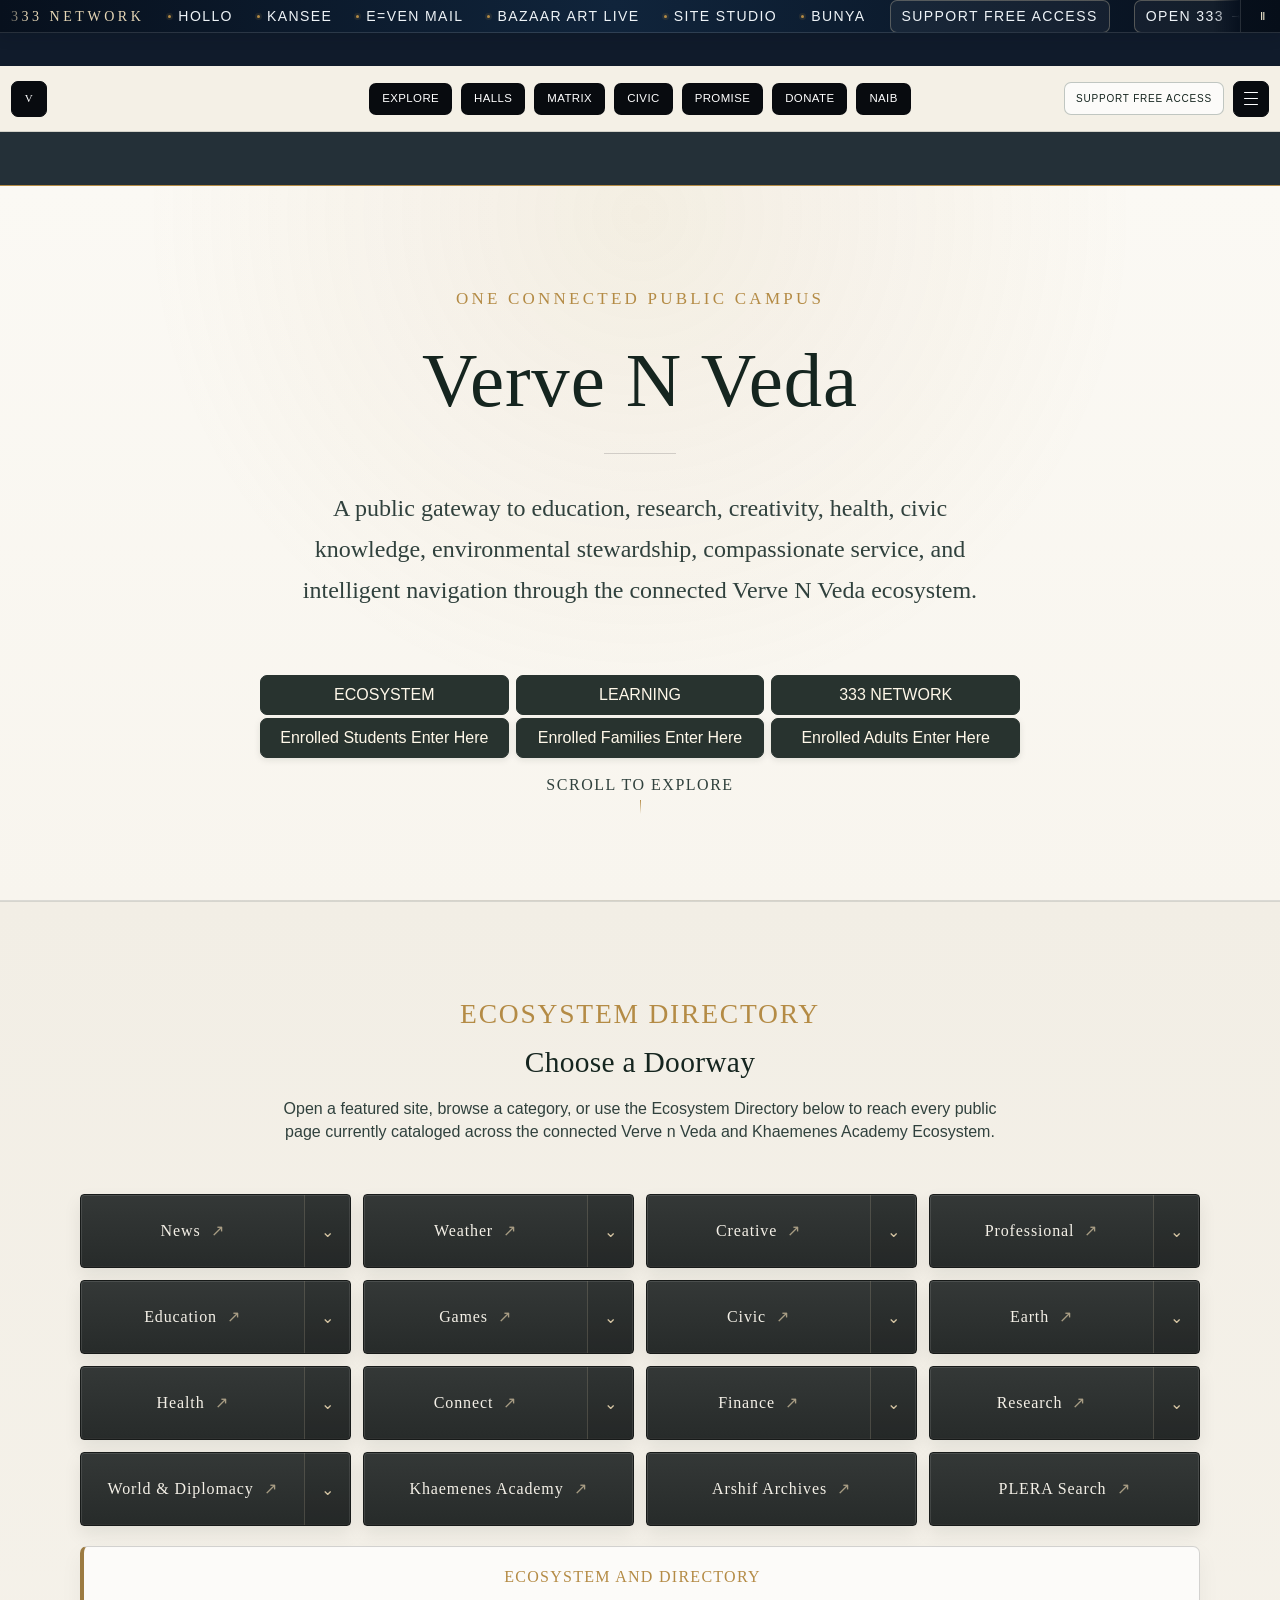
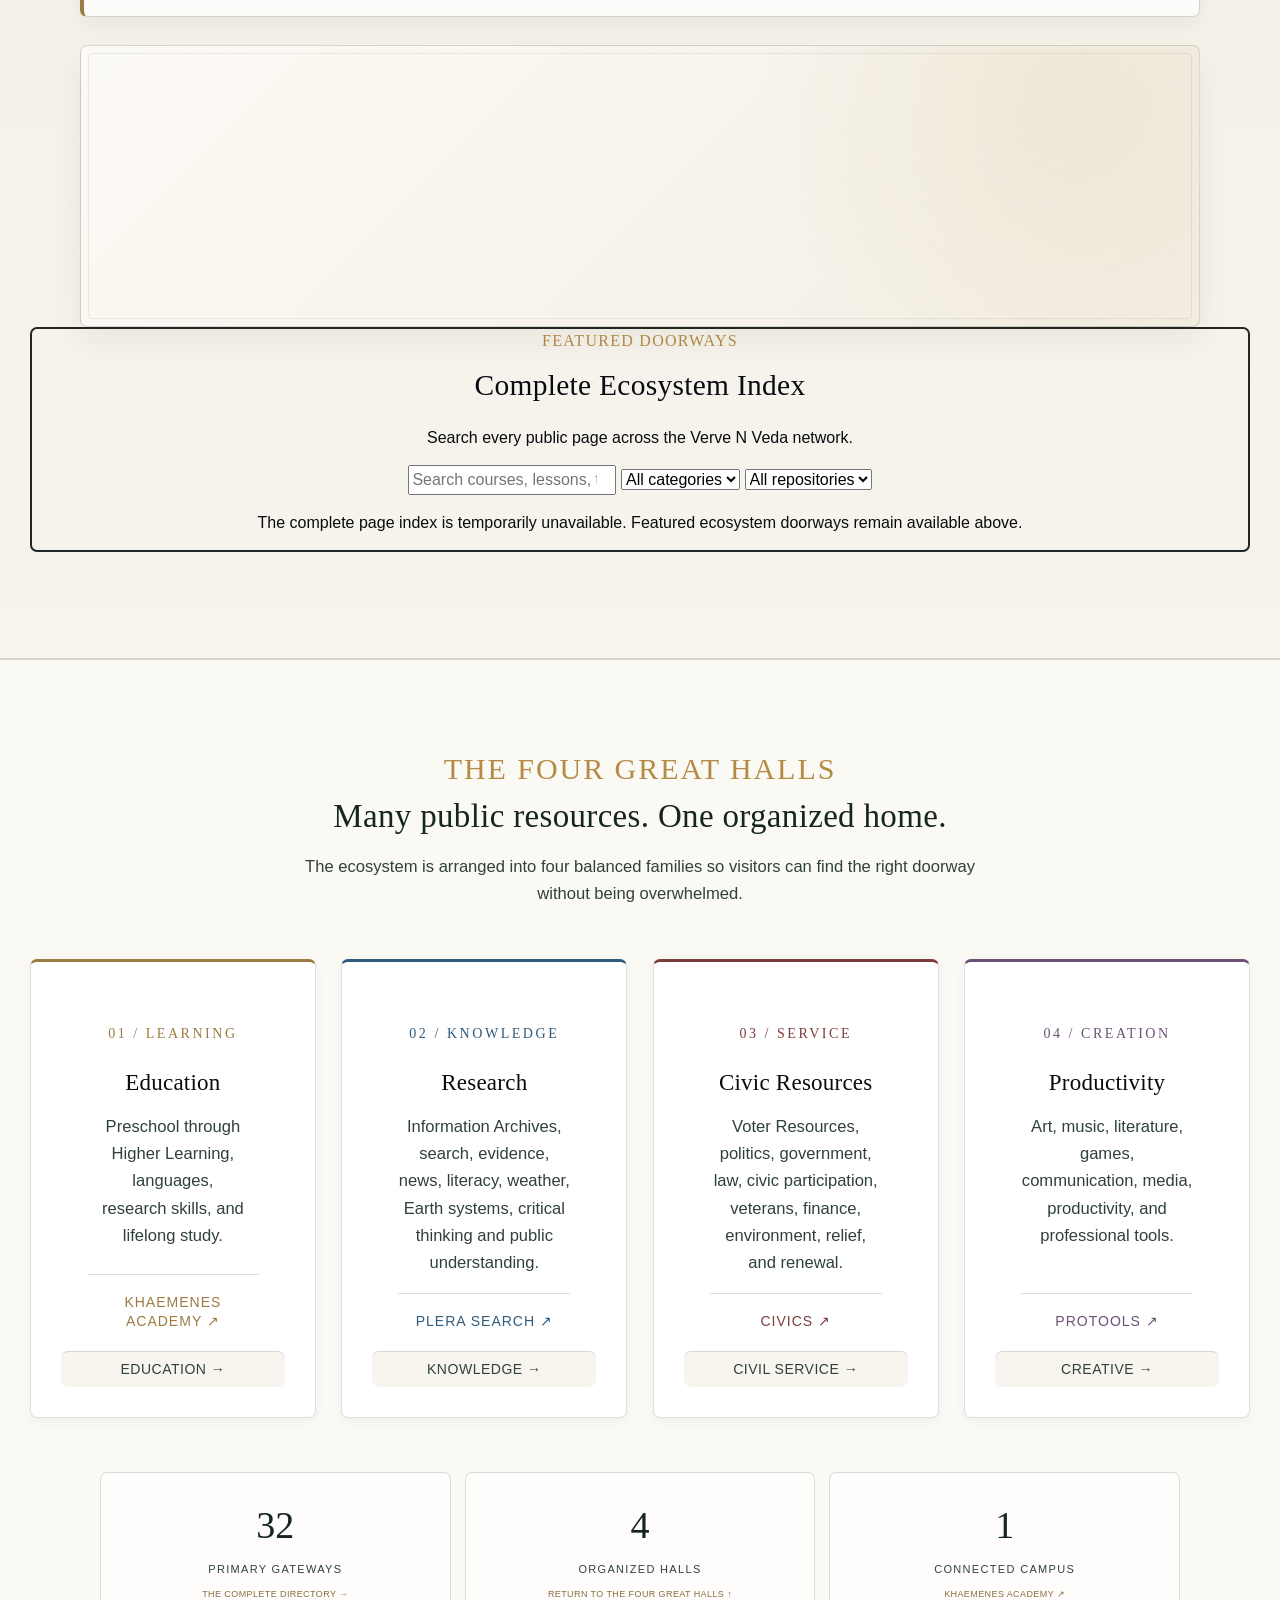
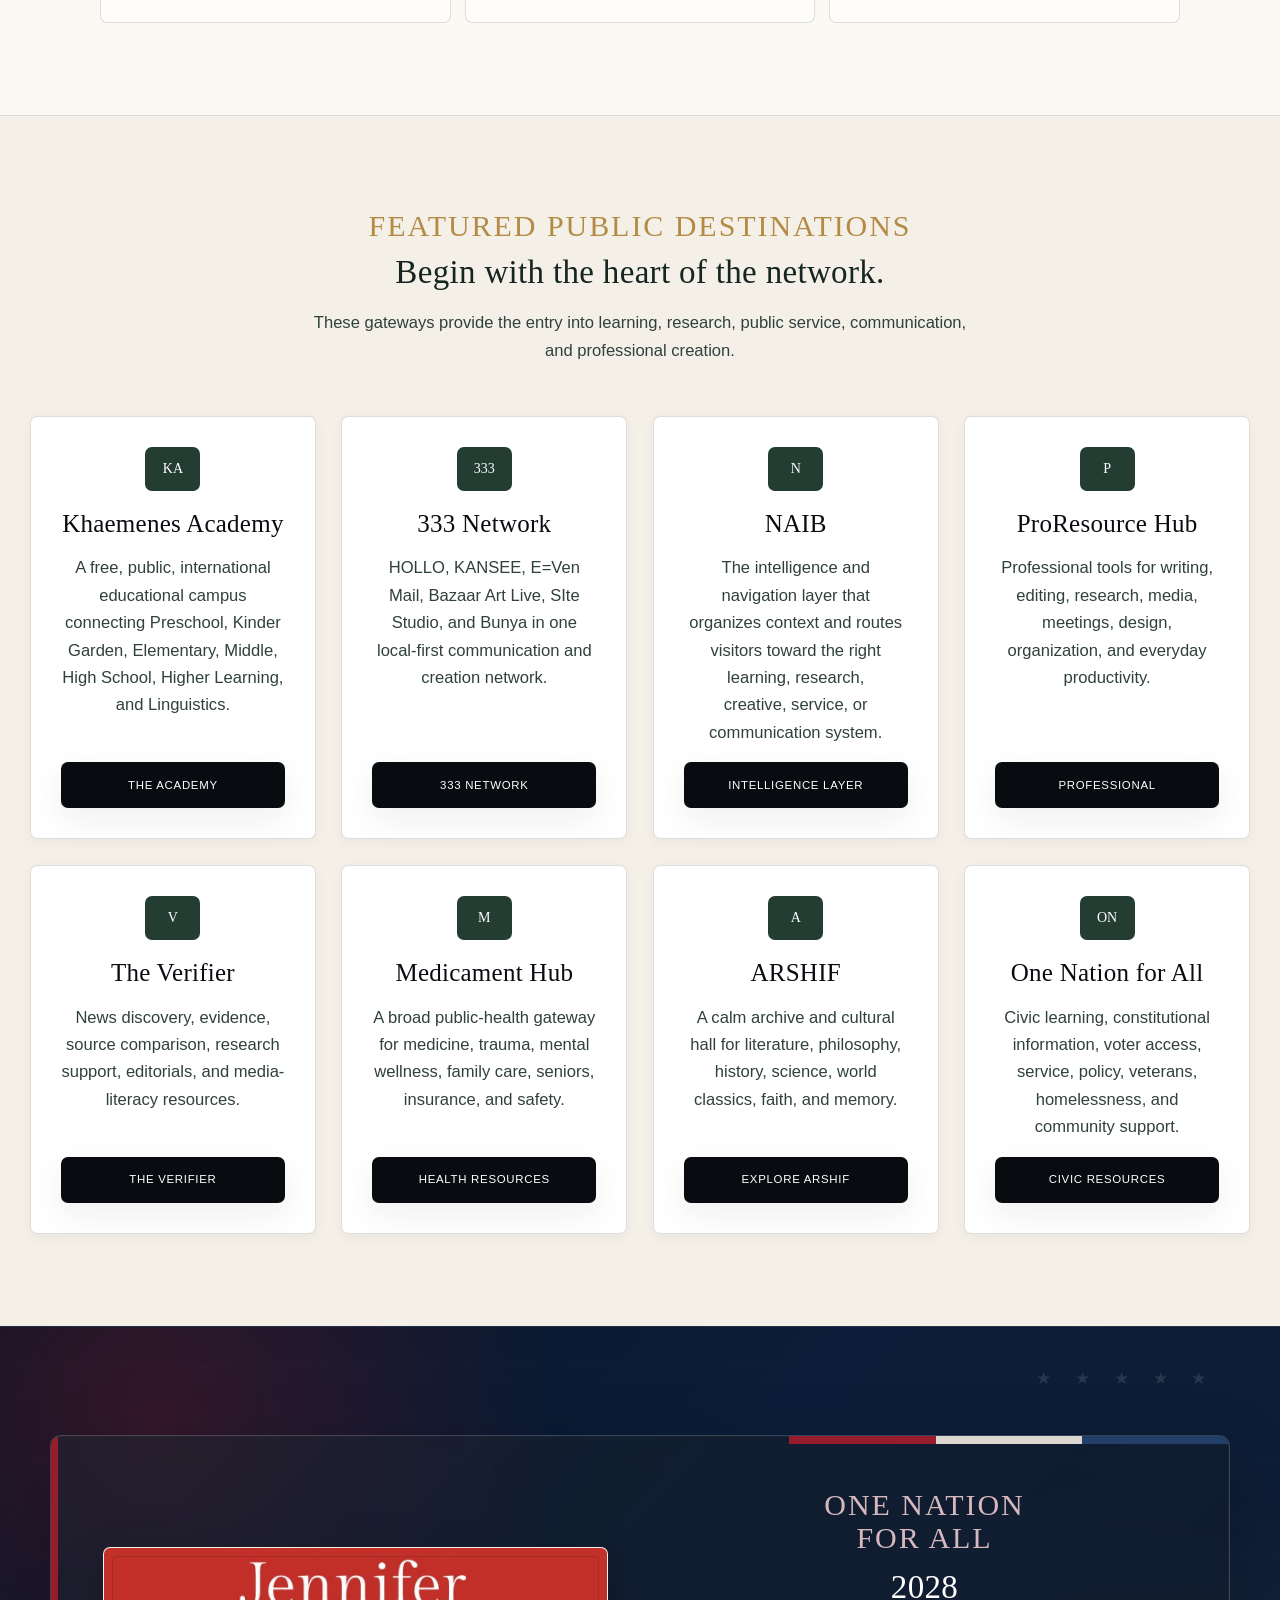
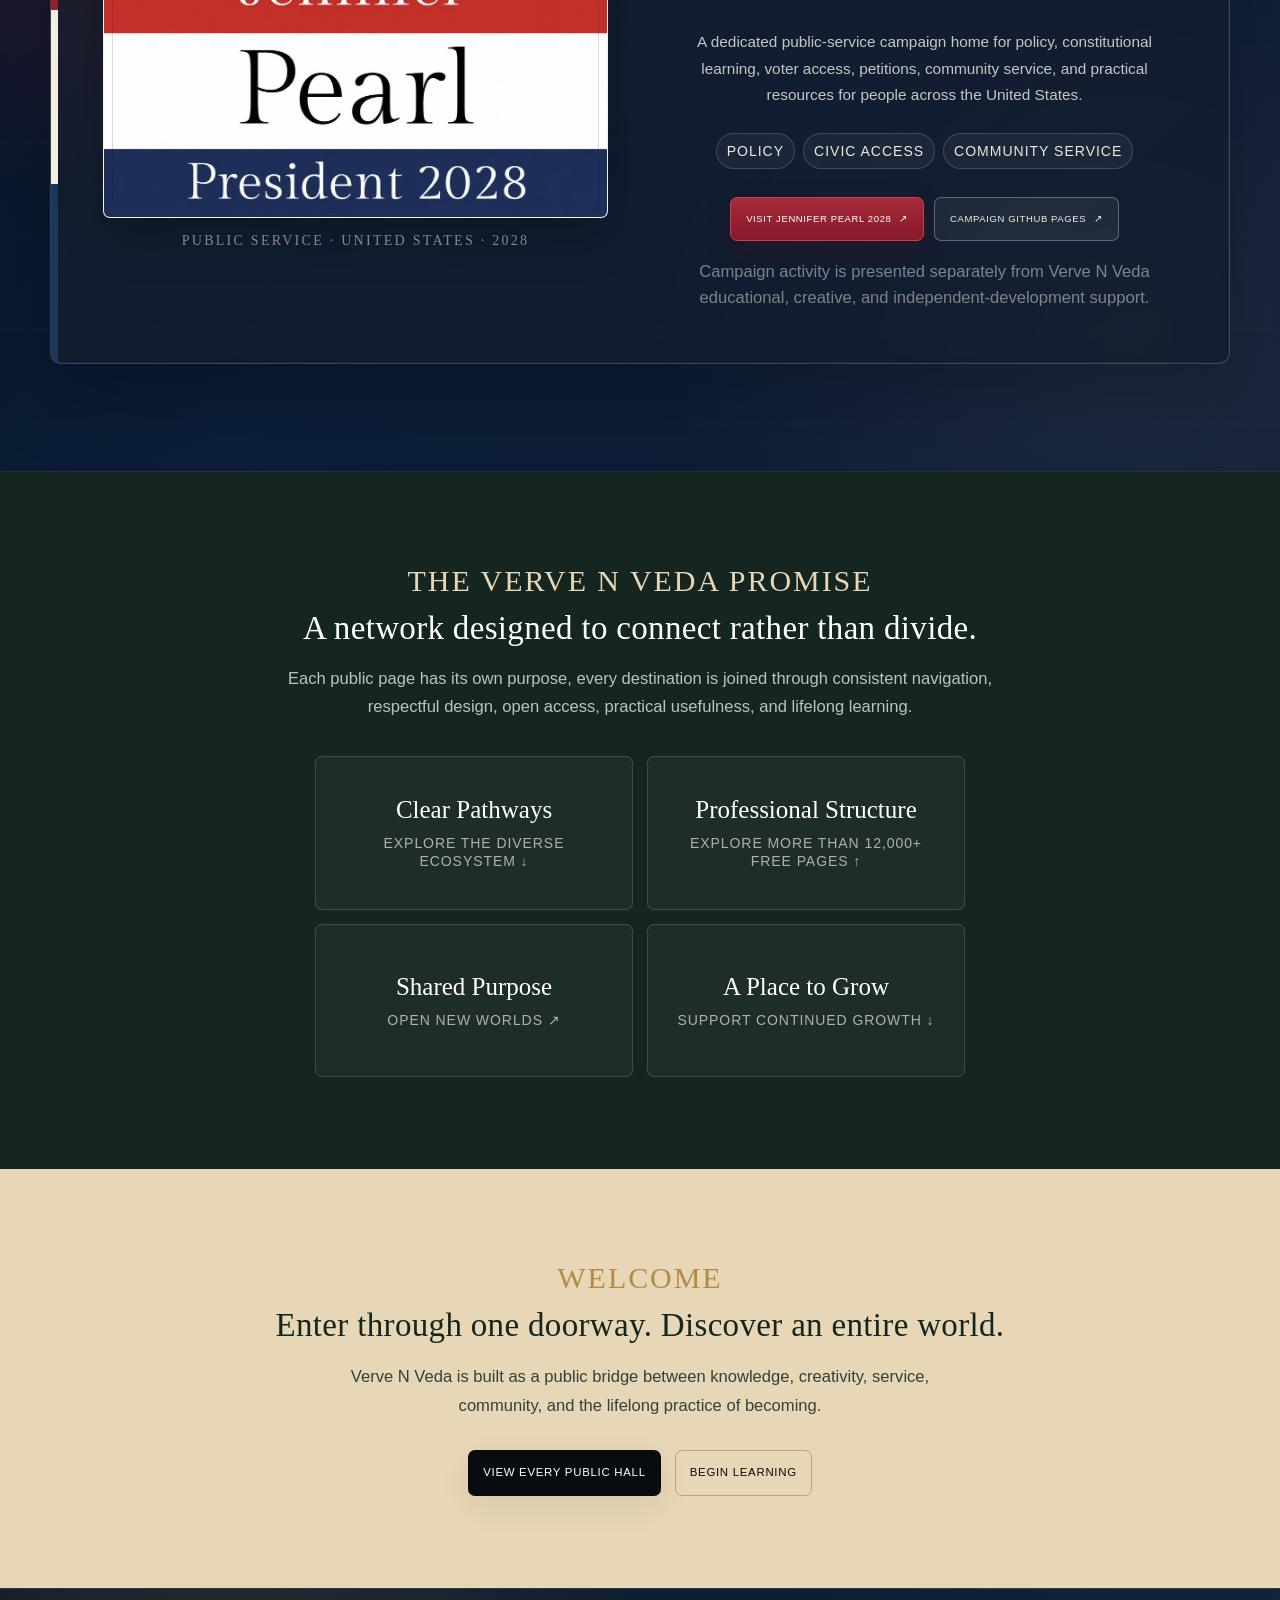
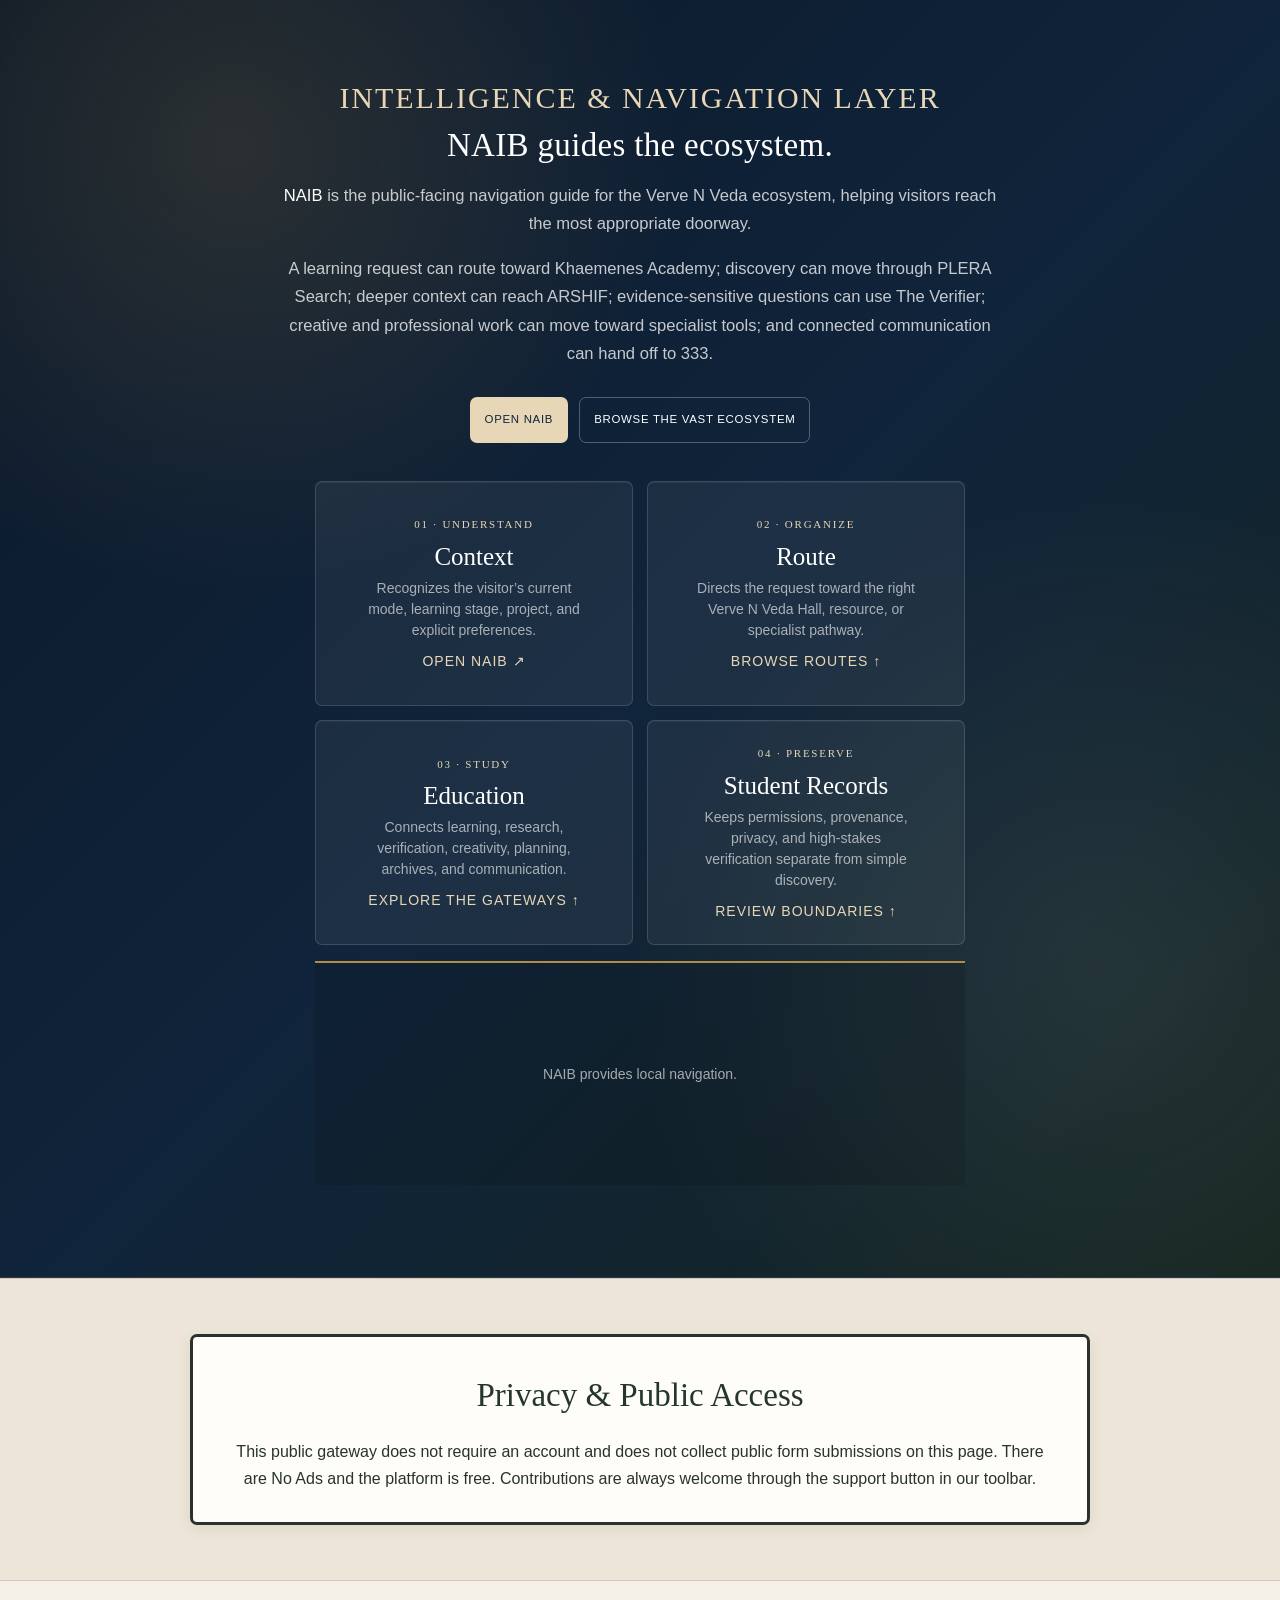
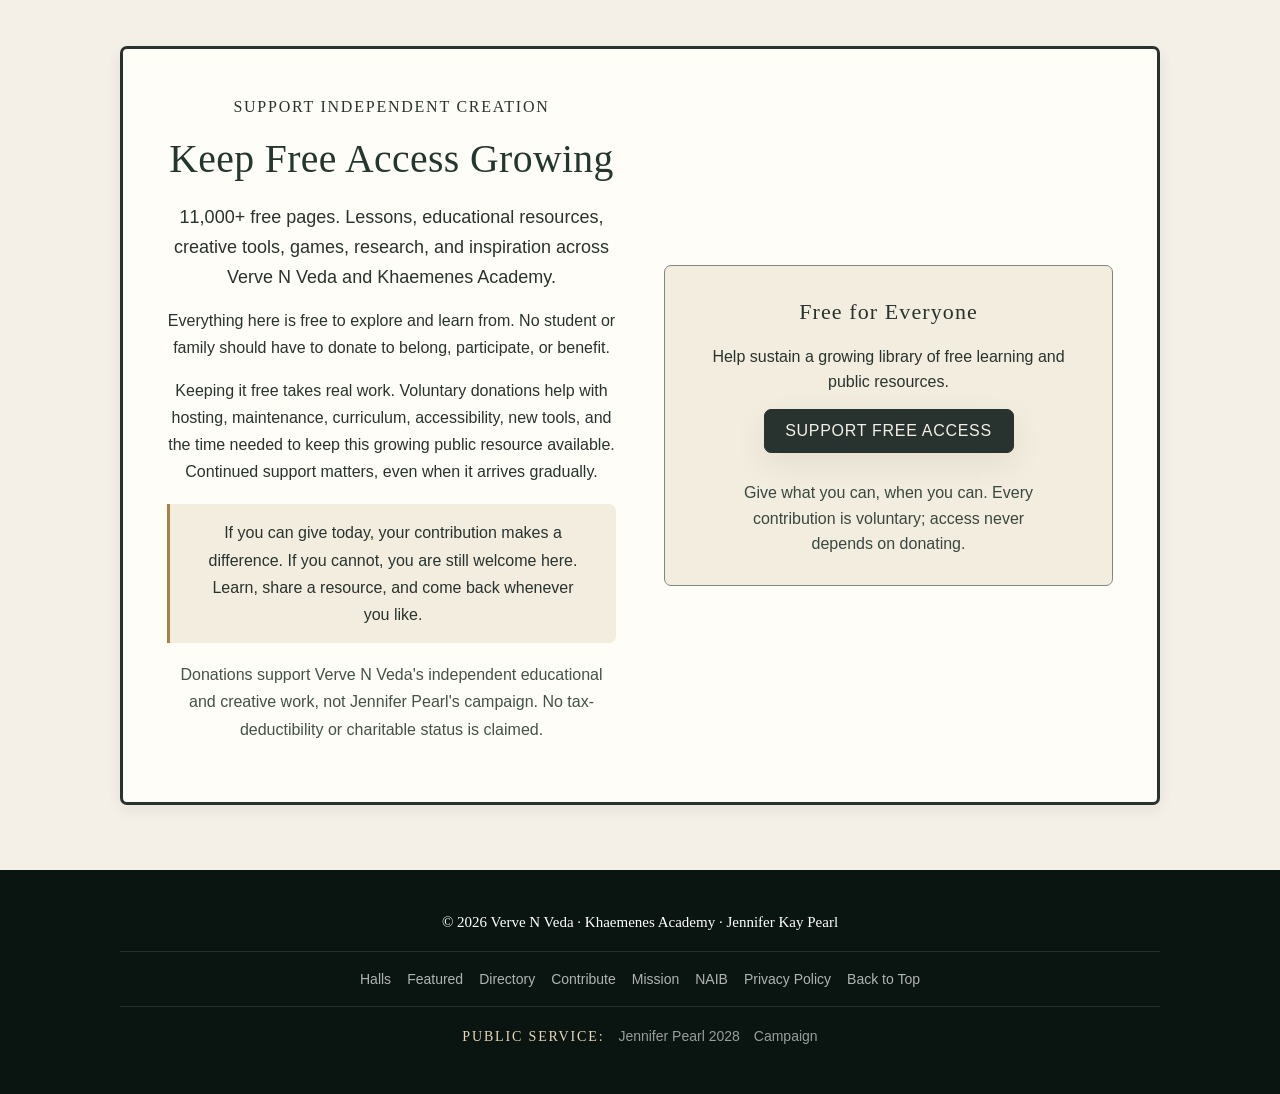
==== index.html @ d6eb877e "Create index.html" ====
<!doctype html>
<html lang="en">
<head>
  <!-- Opt-in only: capture early chrome changes before the first page render. -->
  <script id="vnv-gateway-early-refresh-trace">
  (()=>{"use strict";
    if(new URLSearchParams(location.search).get("chrome_audit")!=="1")return;
    const events=[];const stamp=()=>Math.round(performance.now())+"ms";
    const names=["networkTicker","vnvTickerAutoPopulate","vnvHeaderAutoPopulate","menuOverlay","vnvEnrichedMenuOverlay","vnvEcosystemUtilityDock","vnv-language-rail"];
    const trace=note=>{events.push(stamp()+" "+note);if(events.length>70)events.shift()};
    const describe=node=>{
      if(node.nodeType!==1)return "";
      if(names.includes(node.id))return node.id;
      if(node.matches?.(".site-header"))return "site-header";
      for(const id of names)if(node.querySelector?.("#"+id))return id;
      if(node.querySelector?.(".site-header"))return "site-header";
      return "";
    };
    const observer=new MutationObserver(records=>{
      for(const r of records){
        if(r.type!=="childList")continue;
        for(const node of r.addedNodes){const name=describe(node);if(name)trace("ADDED "+name)}
        for(const node of r.removedNodes){const name=describe(node);if(name)trace("REMOVED "+name)}
      }
    });
    observer.observe(document.documentElement,{subtree:true,childList:true});
    trace("Early observer installed");
    document.addEventListener("DOMContentLoaded",()=>trace("DOMContentLoaded"),{once:true});
    window.addEventListener("load",()=>trace("window load"),{once:true});
    window.addEventListener("pageshow",()=>trace("pageshow"));
    window.VNVEarlyRefreshTrace=Object.freeze({events:()=>events.slice(),stop:()=>observer.disconnect()});
  })();
  </script>
  <!-- Presentation-only gateway bootstrap: layout reservation and idempotent mounts.
       No STOS authority, storage, account access, or network reporting. -->
  <style id="vnv-gateway-bootstrap-layout">
    :root{--vnv-gateway-autoticker-reserve:33px;--vnv-gateway-language-reserve:54px}
    body > #vnvGatewayAutoTickerSlot{
      height:var(--vnv-gateway-autoticker-reserve);min-height:var(--vnv-gateway-autoticker-reserve);
      width:100%;background:#101b2b;box-sizing:border-box;overflow:hidden;
    }
    body > #vnv-language-rail{
      box-sizing:border-box;width:100%;min-height:var(--vnv-gateway-language-reserve);
      padding:7px 16px 8px;background:#243038;border-bottom:1px solid #b48b45;
    }
    body > .site-header{top:calc(var(--ticker-height,33px) + var(--vnv-gateway-autoticker-reserve))!important}
    @media print{#vnvGatewayAutoTickerSlot{display:none!important}}
  </style>
  <script id="vnv-gateway-bootstrap-controller">
  (()=>{"use strict";
    if(window.VNVGatewayBootstrap)return;
    const state={ticker:"pending",language:"reserved",toolbar:"pending",faults:[]};
    const report=(name,reason)=>{state.faults.push(name+": "+reason);if(state.faults.length>12)state.faults.shift()};
    function mountTicker(){
      const existing=document.getElementById("vnvTickerAutoPopulate");
      const slot=document.getElementById("vnvGatewayAutoTickerSlot");
      if(existing){slot?.remove();state.ticker="existing";return existing}
      if(state.ticker==="mounting")return null;
      if(!window.VNV_TICKER?.autoPopulate){state.ticker="unavailable";report("auto ticker","engine unavailable");return null}
      state.ticker="mounting";
      try{
        const ticker=window.VNV_TICKER.autoPopulate({
          before:".site-header",label:"Verve N Veda · Explore",
          ariaLabel:"Verve N Veda page links",
          pauseKey:"VNV_GATEWAY_AUTOTICKER_PAUSED",cleanLegacy:false,
          exclude:[
            "#vnvTickerAutoPopulate a","#networkTicker a","[data-vnv-ticker-ignore]",
            "a[download]",".skip-link",".ticker-control",".vnv-ticker-control",
            "[aria-label*='logout' i]","[aria-label*='sign out' i]"
          ]
        });
        if(ticker?.isConnected){slot?.remove();state.ticker="mounted";return ticker}
        // The reserved strip remains in place on failure so the hero doesn't jump.
        state.ticker="fallback";report("auto ticker","no ticker mounted");return null;
      }catch(e){state.ticker="fallback";report("auto ticker",String(e?.message||"mount failed").slice(0,100));return null}
    }
    function verify(){
      const native=document.getElementById("networkTicker");
      const auto=document.getElementById("vnvTickerAutoPopulate");
      const header=document.querySelector("body > .site-header");
      const language=document.getElementById("vnv-language-rail");
      const dock=document.getElementById("vnvEcosystemUtilityDock");
      state.language=language?.firstElementChild?"mounted":language?"reserved":"missing";
      state.toolbar=dock?"mounted":"unavailable";
      const geometry=[native,auto||document.getElementById("vnvGatewayAutoTickerSlot"),header,language]
        .map(el=>el?Math.round(el.getBoundingClientRect().height):null);
      const duplicates={
        native:document.querySelectorAll("#networkTicker").length,
        auto:document.querySelectorAll("#vnvTickerAutoPopulate").length,
        header:document.querySelectorAll("body > .site-header").length,
        rail:document.querySelectorAll("#vnv-language-rail").length,
        toolbar:document.querySelectorAll("#vnvEcosystemUtilityDock").length
      };
      return {version:"1.0.0",ticker:state.ticker,language:state.language,
        toolbar:state.toolbar,geometry,duplicates,faults:state.faults.slice()};
    }
    window.VNVGatewayBootstrap=Object.freeze({version:"1.0.0",mountTicker,verify});
  })();
  </script>
  <meta charset="utf-8">
  <meta name="viewport" content="width=device-width,initial-scale=1">
  <meta name="description" content="Verve N Veda — an elegant public gateway to education, research, civic resources, health, professional tools, art, music, weather, wellbeing, community service, and the NAIB intelligence navigation layer.">
  <meta name="theme-color" content="#f4f0e7">
  <meta name="color-scheme" content="light">
  <meta name="referrer" content="strict-origin-when-cross-origin">
  <meta http-equiv="Permissions-Policy" content="camera=(), microphone=(), geolocation=(), payment=(), usb=(), browsing-topics=()">
  <meta name="robots" content="index,follow">
  <title>Verve N Veda | Public Gateway</title>

  <link rel="canonical" href="https://vervenveda.com/">
  <link rel="manifest" href="/site.webmanifest">
  <link rel="icon" href="/icon-192.png" sizes="192x192" type="image/png">
  <link rel="apple-touch-icon" href="/apple-touch-icon.png">
  <link rel="stylesheet" href="/assets/vervenveda-global-standard.css">

  <meta property="og:type" content="website">
  <meta property="og:title" content="Verve N Veda | Public Gateway">
  <meta property="og:description" content="A connected public campus for lifelong education, research, creativity, public service, community growth, and intelligent navigation through NAIB.">
  <meta property="og:url" content="https://vervenveda.com/">
  <meta property="og:site_name" content="Verve N Veda">

  <style>
    :root{
      --paper:#f4f0e7;
      --paper-bright:#fbf9f4;
      --white:#ffffff;
      --ink:#080b0f;
      --ink-soft:#30413d;
      --forest:#243d33;
      --forest-deep:#15251f;
      --gold:#b48b45;
      --gold-pale:#e7d7b6;
      --navy:#10243b;
      --line:rgba(18,23,19,.14);
      --line-strong:rgba(18,23,19,.25);
      --shadow:0 22px 55px rgba(27,34,29,.09);
      --shadow-small:0 11px 33px rgba(27,34,29,.07);
      --max:1222px;
      --radius:7px;
      --radius-lg:7px;
      --muted:#66716c;
      --ticker-height:33px;
      --header-height:66px;
      --sticky-stack:calc(var(--ticker-height) + var(--header-height));
      --display:"Iowan Old Style","Palatino Linotype",Palatino,Baskerville,Georgia,serif;
      --ceremonial:Cinzel,Aboreto,"Iowan Old Style","Palatino Linotype",Palatino,Georgia,serif;
      --sans:"Brandon Grotesque","Avenir Next",Avenir,Montserrat,"Segoe UI",Arial,sans-serif;
    }

    *,*::before,*::after{box-sizing:border-box}
    html{
      scroll-behavior:smooth;
      scroll-padding-top:calc(var(--sticky-stack) + 18px);
    }
    body{
      margin:0;
      min-width:300px;
      overflow-x:hidden;
      color:var(--ink);
      background:var(--paper);
      font-family:var(--sans);
      font-size:18px;
      line-height:1.62;
      font-weight:400;
      text-align:center;
      -webkit-font-smoothing:antialiased;
      text-rendering:optimizeLegibility;
    }
    body.menu-open{overflow:hidden}
    a{color:inherit;text-decoration:none}
    button,input,select{font:inherit}
    button{cursor:pointer}
    img,svg,canvas,video{display:block;max-width:100%}
    p,h1,h2,h3,strong,small,span,a,button{overflow-wrap:anywhere}
    [hidden]{display:none!important}
    ::selection{background:var(--gold-pale);color:var(--ink)}
    :focus-visible{outline:3px solid var(--gold);outline-offset:3px}
    .shell{width:min(calc(100% - 48px),var(--max));margin-inline:auto}
    .visually-hidden{
      position:absolute!important;
      width:1px!important;height:1px!important;
      padding:0!important;margin:-1px!important;
      overflow:hidden!important;clip:rect(0,0,0,0)!important;
      white-space:nowrap!important;border:0!important;
    }

    .skip-link{
      position:fixed;top:9px;left:9px;z-index:4000;
      transform:translateY(-170%);
      padding:9px 14px;border-radius:var(--radius);
      color:#fff;background:var(--ink);
    }
    .skip-link:focus{transform:none}

    /* 333 NETWORK TICKER — one exact height, one exact rhythm */
    .network-ticker{
      position:sticky;top:0;z-index:1500;
      height:var(--ticker-height);
      display:grid;
      grid-template-columns:minmax(0,1fr) 40px;
      overflow:hidden;
      color:#f4ead1;
      background:linear-gradient(90deg,#07101d,#10243b 48%,#07101d);
      border-bottom:1px solid rgba(255,255,255,.13);
      box-shadow:0 4px 14px rgba(6,15,27,.15);
    }
    .network-ticker-viewport{
      min-width:0;
      overflow:hidden;
      -webkit-mask-image:linear-gradient(90deg,transparent 0,#000 27px,#000 calc(100% - 27px),transparent 100%);
      mask-image:linear-gradient(90deg,transparent 0,#000 27px,#000 calc(100% - 27px),transparent 100%);
    }
    .network-ticker-track{
      width:max-content;
      height:100%;
      display:flex;
      align-items:center;
      white-space:nowrap;
      animation:networkTickerMove 26s linear infinite;
      will-change:transform;
    }
    .network-ticker:hover .network-ticker-track,
    .network-ticker:focus-within .network-ticker-track,
    .network-ticker[data-paused="true"] .network-ticker-track{
      animation-play-state:paused;
    }
    .network-ticker-set{
      height:100%;
      display:flex;
      align-items:center;
      gap:24px;
      padding-inline:11px;
    }
    .network-ticker-label{
      flex:0 0 auto;
      color:var(--gold-pale);
      font-family:var(--ceremonial);
      font-size:11px;
      font-weight:444;
      letter-spacing:.25em;
      text-transform:uppercase;
    }
    .network-ticker-app,
    .network-ticker-call{
      min-height:24px;
      display:inline-flex;
      align-items:center;
      gap:7px;
      flex:0 0 auto;
      color:#eef3f7;
      font-size:11px;
      font-weight:444;
      letter-spacing:.1em;
      text-transform:uppercase;
      white-space:nowrap;
    }
    .network-ticker-app::before{
      content:"";
      width:3px;height:3px;
      border-radius:50%;
      background:var(--gold);
      box-shadow:0 0 0 2px rgba(180,139,69,.13);
    }
    .network-ticker-app:hover,
    .network-ticker-call:hover{
      color:#fff;
      text-decoration:underline;
      text-underline-offset:3px;
    }
    .network-ticker-call{
      padding:4px 11px;
      border:1px solid rgba(231,215,182,.3);
      border-radius:7px;
      background:rgba(255,255,255,.05);
    }
    .ticker-control{
      width:44px;height:var(--ticker-height);
      display:grid;place-items:center;
      border:0;border-left:1px solid rgba(255,255,255,.13);
      color:#f4ead1;background:rgba(0,0,0,.14);
      font-size:11px;
    }
    .ticker-control:hover{background:rgba(255,255,255,.09)}
    @keyframes networkTickerMove{
      from{transform:translateX(0)}
      to{transform:translateX(-50%)}
    }


    /* ADMIN GATE — local creative front gate; server auth remains separate */
    .admin-entry{
      position:absolute;
      left:12px;
      top:50%;
      z-index:6;
      transform:translateY(-50%);
      width:22px;
      height:22px;
      display:inline-grid;
      place-items:center;
      padding:0;
      border:1px solid #7f1717;
      border-radius:50%;
      color:transparent;
      background:radial-gradient(circle at 35% 35%,#e55b5b 0%,#c93434 45%,#951c1c 100%);
      box-shadow:0 6px 18px rgba(126,25,25,.24);
      font-size:0;
      line-height:0;
    }
    .admin-entry:hover,.admin-entry:focus-visible{
      background:linear-gradient(180deg,#dc4545,#a92323);
      box-shadow:0 9px 24px rgba(126,25,25,.3);
    }
    .site-header{position:sticky}
    .header-inner{padding-left:33px}
    .header-actions{
      justify-self:end;
      display:flex;
      align-items:center;
      gap:9px;
    }
    .header-support{
      min-height:33px;
      display:inline-flex;
      align-items:center;
      justify-content:center;
      padding:7px 11px;
      border:1px solid rgba(36,61,51,.28);
      border-radius:7px;
      color:var(--forest-deep);
      background:rgba(255,255,255,.72);
      font-size:10px;
      font-weight:444;
      letter-spacing:.08em;
      line-height:1;
      text-transform:uppercase;
      white-space:nowrap;
      transition:background .16s ease,border-color .16s ease,transform .16s ease;
    }
    .header-support:hover,
    .header-support:focus-visible{
      background:#fff;
      border-color:var(--forest);
      transform:translateY(-1px);
    }
    @media(max-width:940px){
      .header-support{font-size:9px;padding-inline:9px}
    }
    @media(max-width:760px){
      .header-support span{display:none}
      .header-support::after{content:"Support"}
    }

    .admin-gate-overlay{
      position:fixed;
      inset:0;
      z-index:5000;
      display:grid;
      place-items:center;
      padding:14px;
      visibility:hidden;
      opacity:0;
      background:rgba(5,10,9,.72);
      -webkit-backdrop-filter:blur(8px);
      backdrop-filter:blur(8px);
      transition:opacity .18s ease,visibility .18s ease;
    }
    .admin-gate-overlay.open{visibility:visible;opacity:1}
    .admin-gate-panel{
      width:min(100%,470px);
      max-height:min(760px,calc(100svh - 40px));
      overflow:auto;
      padding:30px;
      border:1px solid rgba(145,31,31,.28);
      border-top:4px solid #a92323;
      border-radius:7px;
      color:var(--ink);
      background:var(--paper-bright);
      box-shadow:0 30px 80px rgba(0,0,0,.28);
      text-align:left;
    }
    .admin-gate-top{display:flex;align-items:flex-start;justify-content:space-between;gap:18px}
    .admin-gate-kicker{
      color:#9d2626;
      font-family:var(--ceremonial);
      font-size:11px;
      font-weight:444;
      letter-spacing:.16em;
      text-transform:uppercase;
    }
    .admin-gate-panel h2{margin-top:7px;color:var(--forest-deep);font-size:38px;line-height:1}
    .admin-gate-panel p{color:var(--ink-soft);font-size:13px;line-height:1.65}
    .admin-gate-close{
      width:36px;height:36px;flex:0 0 36px;
      border:1px solid var(--line-strong);border-radius:7px;
      color:var(--ink);background:#fff;font-size:21px;
    }
    .admin-gate-form{display:grid;gap:13px;margin-top:22px}
    .admin-gate-form label{font-size:11px;font-weight:444;letter-spacing:.08em;text-transform:uppercase}
    .admin-code-row{display:grid;grid-template-columns:minmax(0,1fr) 78px;gap:9px}
    .admin-code-input{
      width:100%;min-height:49px;padding:0 14px;
      border:1px solid var(--line-strong);border-radius:var(--radius);
      color:var(--ink);background:#fff;
      font:600 18px/1 var(--sans);letter-spacing:.16em;
    }
    .admin-code-toggle{
      border:1px solid var(--line-strong);border-radius:var(--radius);
      color:var(--ink);background:#fff;font-size:11px;font-weight:700;
    }
    .admin-gate-submit,.admin-gate-secondary{
      min-height:46px;border-radius:var(--radius);font-size:11px;font-weight:800;letter-spacing:.08em;text-transform:uppercase;
    }
    .admin-gate-submit{border:1px solid #7f1717;color:#fff;background:#a92323}
    .admin-gate-submit:hover{background:#8b1919}
    .admin-gate-secondary{border:1px solid var(--line-strong);color:var(--ink);background:#fff}
    .admin-gate-status{min-height:22px;margin:0!important;font-weight:650}
    .admin-gate-status.error{color:#9d2626}
    .admin-gate-status.ok{color:#26633d}
    .admin-unlocked-actions{display:grid;gap:10px;margin-top:16px}
    .admin-change-panel{margin-top:18px;padding-top:18px;border-top:1px solid var(--line)}
    .admin-gate-note{
      margin:20px 0 0!important;padding:12px 13px;border-left:2px solid var(--gold);
      background:#fff;color:#66716c!important;font-size:11px!important;
    }

    @media(max-width:560px){
      .admin-entry{left:6px;min-width:54px;height:34px;padding:0 8px;font-size:8px}
      .header-inner{padding-left:52px}
      .admin-gate-panel{padding:24px 18px}
      .admin-code-row{grid-template-columns:1fr}
      .admin-code-toggle{min-height:42px}
    }

    /* HEADER — 72px desktop, aligned to ticker through shared variables */
    .site-header{
      position:sticky;
      top:var(--ticker-height);
      z-index:1400;
      height:var(--header-height);
      border-bottom:1px solid var(--line);
      background:rgba(244,240,231,.96);
      -webkit-backdrop-filter:blur(18px);
      backdrop-filter:blur(18px);
    }
    .header-inner{
      height:100%;
      display:grid;
      grid-template-columns:minmax(220px,1fr) auto minmax(48px,1fr);
      align-items:center;
      column-gap:24px;
    }
    .brand{
      justify-self:start;
      min-width:0;
      max-width:360px;
      display:inline-flex;
      align-items:center;
      gap:12px;
      color:var(--ink);
      text-align:left;
    }
    .brand-mark{
      width:44px;height:36px;
      flex:0 0 44px;
      display:grid;place-items:center;
      overflow:hidden;
      border:1px solid var(--ink);
      border-radius:var(--radius);
      color:#fff;background:var(--ink);
      font-family:var(--ceremonial);
      font-size:14px;
      font-weight:444;
      line-height:1;
      letter-spacing:.07em;
      white-space:nowrap;
    }
    .brand-copy{
      min-width:0;
      display:grid;
      gap:3px;
      line-height:1.05;
    }
    .brand-name{
      display:block;
      max-width:100%;
      overflow:hidden;
      color:var(--ink);
      font-family:var(--ceremonial);
      font-size:14px;
      font-weight:444;
      letter-spacing:.09em;
      text-overflow:ellipsis;
      text-transform:uppercase;
      white-space:nowrap;
    }
    .brand-sub{
      display:block;
      max-width:100%;
      overflow:hidden;
      color:var(--ink-soft);
      font-size:7px;
      font-weight:333;
      letter-spacing:.12em;
      text-overflow:ellipsis;
      text-transform:uppercase;
      white-space:nowrap;
    }
    .header-links{
      min-width:0;
      display:flex;
      align-items:center;
      justify-content:center;
      gap:5px;
      white-space:nowrap;
    }
    .header-links a{
      min-height:40px;
      display:inline-flex;
      align-items:center;
      padding:7px 11px;
      border-radius:7px;
      color:var(--ink-soft);
      font-size:9px;
      font-weight:333;
      letter-spacing:.075em;
      text-transform:uppercase;
      white-space:nowrap;
    }
    .header-links a:hover{color:var(--ink);background:var(--white)}
    .menu-button{
      justify-self:end;
      width:44px;height:44px;
      display:grid;place-items:center;
      border:1px solid var(--line-strong);
      border-radius:7px;
      color:var(--ink);background:transparent;
    }
    .menu-lines,
    .menu-lines::before,
    .menu-lines::after{
      content:"";
      display:block;
      width:14px;height:1.5px;
      border-radius:7px;
      background:var(--ink);
      transition:.18s;
    }
    .menu-lines{position:relative}
    .menu-lines::before,.menu-lines::after{position:absolute;left:0}
    .menu-lines::before{top:-6px}
    .menu-lines::after{top:6px}
    .menu-button[aria-expanded="true"] .menu-lines{background:transparent}
    .menu-button[aria-expanded="true"] .menu-lines::before{transform:translateY(6px) rotate(45deg)}
    .menu-button[aria-expanded="true"] .menu-lines::after{transform:translateY(-6px) rotate(-45deg)}

    /* HERO — exact remaining viewport beneath ticker + header */
    .hero{
      min-height:calc(100svh - var(--sticky-stack));
      display:grid;
      align-items:stretch;
      overflow:hidden;
      border-bottom:1px solid var(--line);
      background:
        radial-gradient(circle at 50% 4%,rgba(180,139,69,.1),transparent 31rem),
        linear-gradient(180deg,var(--paper-bright),#f8f5ee);
    }
    .hero-inner{
      min-height:inherit;
      padding:clamp(58px,8vh,94px) 0 24px;
      display:grid;
      grid-template-rows:1fr auto;
      align-items:stretch;
      gap:24px;
    }
    .hero-stage{
      align-self:center;
      display:grid;
      justify-items:center;
      gap:clamp(27px,4vh,40px);
    }
    .hero-copy{max-width:1050px}
    .eyebrow,.kicker{
      margin:0;
      color:var(--gold);
      font-family:var(--ceremonial);
      font-size:clamp(14px,.88vw,14px);
      font-weight:444;
      line-height:1.5;
      letter-spacing:.19em;
      text-transform:uppercase;
    }
    h1,h2,h3{
      margin:0;
      font-family:var(--display);
      font-weight:444;
      letter-spacing:.01em;
      text-wrap:balance;
    }
    h1{
      margin-top:24px;
      max-width:1111px;
      color:var(--forest-deep);
      font-size:clamp(77px,9vw,133px);
      line-height:.99;
      letter-spacing:.014em;
    }
    .hero-aside{
      width:min(100%,760px);
      display:grid;
      justify-items:center;
      gap:24px;
    }
    .hero-aside::before{
      content:"";
      width:88px;height:1px;
      background:var(--line-strong);
    }
    .hero-lead{
      max-width:720px;
      margin:0 auto;
      color:var(--ink-soft);
      font-family:var(--display);
      font-size:clamp(18px,1.65vw,22px);
      line-height:1.58;
    }
    .hero-actions,.actions{
      display:flex;
      justify-content:center;
      flex-wrap:wrap;
      gap:14px;
      margin-top:0;
    }
    .button{
      min-height:46px;
      display:inline-flex;
      align-items:center;
      justify-content:center;
      padding:11px 14px;
      border:1px solid transparent;
      border-radius:7px;
      font-size:11px;
      font-weight:444;
      letter-spacing:.08em;
      text-transform:uppercase;
      transition:transform .17s,background .17s,border-color .17s,box-shadow .17s;
    }
    .button:hover{transform:translateY(-2px)}
    .button-primary{color:#fff;background:var(--ink);box-shadow:var(--shadow-small)}
    .button-primary:hover{background:var(--forest)}
    .button-secondary{color:var(--ink);background:transparent;border-color:var(--line-strong)}
    .button-secondary:hover{background:var(--white);border-color:var(--ink)}
    .hero-actions .button{min-width:205px}
    .scroll-cue{
      align-self:end;
      display:inline-grid;
      justify-items:center;
      gap:7px;
      margin-inline:auto;
      color:var(--ink-soft);
      font-family:var(--ceremonial);
      font-size:9px;
      letter-spacing:.16em;
      text-transform:uppercase;
    }
    .scroll-cue::after{
      content:"";
      width:1px;height:27px;
      background:linear-gradient(var(--gold),transparent);
    }
    .scroll-cue:hover{color:var(--ink)}

    /* CONTENT */
    .section{padding:clamp(92px,9vw,124px) 20px}
    .section-alt{background:var(--paper-bright);border-block:1px solid var(--line)}
    .section-dark{color:#fff;background:var(--forest-deep)}
    .section-inner{width:min(100%,var(--max));margin:auto}
    .section-heading{max-width:900px;margin:0 auto 54px}
    .section h2{
      max-width:900px;
      margin:11px auto 0;
      color:var(--forest-deep);
      font-size:clamp(42px,4.8vw,77px);
      line-height:1.02;
    }
    .section-intro{
      max-width:720px;
      margin:24px auto 0;
      color:var(--ink-soft);
      font-size:15px;
      line-height:1.72;
    }
    .section-dark h2{color:#fff}
    .section-dark .section-intro{color:rgba(255,255,255,.72)}

    .pillar-grid{
      display:grid;
      grid-template-columns:repeat(4,minmax(0,1fr));
      gap:18px;
      align-items:stretch;
    }
    .pillar-card{
      width:100%;
      min-height:270px;
      height:100%;
      display:flex;
      flex-direction:column;
      align-items:stretch;
      padding:0!important;
      overflow:hidden;
      border:1px solid var(--line);
      border-top:3px solid var(--accent);
      border-radius:var(--radius);
      color:var(--ink);
      background:#fff;
      box-shadow:0 10px 30px rgba(27,34,29,.055);
      transition:transform .18s ease,border-color .18s ease,box-shadow .18s ease;
      text-align:center;
    }
    .pillar-card:hover,
    .pillar-card:focus-within{
      transform:translateY(-4px);
      border-color:var(--accent);
      box-shadow:var(--shadow);
    }
    .pillar-main-link{
      min-width:0;
      flex:1 1 auto;
      display:flex;
      flex-direction:column;
      align-items:center;
      padding:clamp(23px,2.7vw,30px) clamp(20px,2.4vw,26px) 20px;
      color:inherit;
      background:#fff;
      text-decoration:none;
    }
    .pillar-main-link:hover,
    .pillar-main-link:focus-visible{
      background:linear-gradient(180deg,#fff,rgba(180,139,69,.045));
    }
    .pillar-number{
      color:var(--accent);
      font-family:var(--ceremonial);
      font-size:10px;
      font-weight:500;
      letter-spacing:.18em;
    }
    .pillar-copy{
      width:100%;
    }
    .pillar-card h3{
      margin-top:26px;
      font-size:clamp(24px,2.1vw,34px);
      line-height:1.08;
    }
    .pillar-card p{
      color:var(--ink-soft);
      font-size:13px;
      line-height:1.65;
    }
    .pillar-primary{
      width:100%;
      margin-top:auto;
      padding-top:18px;
      border-top:1px solid var(--line);
      color:var(--accent);
      font-size:clamp(9px,.7vw,11px);
      font-weight:600;
      letter-spacing:.07em;
      text-transform:uppercase;
      white-space:nowrap;
    }
    .pillar-browse{
      width:100%;
      min-height:46px;
      display:flex;
      align-items:center;
      justify-content:center;
      padding:10px 12px;
      border:0;
      border-top:1px solid var(--line);
      color:var(--ink-soft);
      background:#f8f5ee;
      font-size:clamp(9px,.68vw,11px);
      font-weight:600;
      letter-spacing:.055em;
      line-height:1.15;
      text-transform:uppercase;
      white-space:nowrap;
      transition:background .16s ease,color .16s ease;
    }
    .pillar-browse:hover,
    .pillar-browse:focus-visible{
      color:#fff;
      background:var(--accent);
    }

    /* NAIB — intelligence and navigation layer */
    .intelligence-section{
      color:#fff;
      background:
        radial-gradient(circle at 18% 12%,rgba(180,139,69,.18),transparent 28rem),
        radial-gradient(circle at 86% 76%,rgba(255,255,255,.07),transparent 30rem),
        linear-gradient(135deg,#0b1828,var(--navy) 52%,#15251f);
      border-block:1px solid rgba(255,255,255,.1);
    }
    .intelligence-bridge{
      max-width:1120px;
      margin:auto;
      display:grid;
      grid-template-columns:minmax(0,1.08fr) minmax(340px,.92fr);
      gap:48px;
      align-items:center;
      text-align:left;
    }
    .intelligence-copy .kicker{color:var(--gold-pale)}
    .intelligence-copy h2{
      margin-top:12px;
      color:#fff;
      font-size:clamp(42px,5.5vw,76px);
      line-height:.98;
    }
    .intelligence-copy p{
      margin:20px 0 0;
      color:rgba(255,255,255,.76);
      font-size:15px;
      line-height:1.78;
    }
    .intelligence-copy strong{color:#fff;font-weight:600}
    .intelligence-actions{
      display:flex;
      flex-wrap:wrap;
      gap:11px;
      margin-top:28px;
    }
    .intelligence-actions .button-primary{
      color:var(--navy);
      background:var(--gold-pale);
      box-shadow:none;
    }
    .intelligence-actions .button-primary:hover{background:#fff}
    .intelligence-actions .button-secondary{
      color:#fff;
      border-color:rgba(255,255,255,.28);
    }
    .intelligence-actions .button-secondary:hover{
      color:var(--navy);
      background:#fff;
      border-color:#fff;
    }
    .intelligence-map{
      display:grid;
      grid-template-columns:repeat(2,minmax(0,1fr));
      gap:12px;
    }
    .intelligence-node{
      min-height:132px;
      display:flex;
      flex-direction:column;
      justify-content:center;
      padding:20px;
      border:1px solid rgba(255,255,255,.14);
      border-radius:var(--radius);
      background:rgba(255,255,255,.055);
      box-shadow:inset 0 1px 0 rgba(255,255,255,.05);
    }
    .intelligence-node span{
      color:var(--gold-pale);
      font-family:var(--ceremonial);
      font-size:9px;
      font-weight:500;
      letter-spacing:.16em;
      text-transform:uppercase;
    }
    .intelligence-node strong{
      margin-top:8px;
      color:#fff;
      font-family:var(--display);
      font-size:22px;
      font-weight:500;
      line-height:1.08;
    }
    .intelligence-node small{
      margin-top:7px;
      color:rgba(255,255,255,.62);
      font-size:11px;
      line-height:1.5;
    }
    .intelligence-node-link{
      position:relative;
      color:inherit;
      text-decoration:none;
      cursor:pointer;
      overflow:hidden;
      transition:
        transform .17s ease,
        border-color .17s ease,
        background .17s ease,
        box-shadow .17s ease;
    }
    .intelligence-node-link::after{
      content:"";
      position:absolute;
      inset:7px;
      pointer-events:none;
      border:1px solid rgba(231,215,182,0);
      border-radius:4px;
      transition:border-color .17s ease;
    }
    .intelligence-node-link:hover,
    .intelligence-node-link:focus-visible{
      transform:translateY(-3px);
      border-color:rgba(231,215,182,.38);
      background:rgba(255,255,255,.085);
      box-shadow:0 14px 30px rgba(0,0,0,.15);
    }
    .intelligence-node-link:hover::after,
    .intelligence-node-link:focus-visible::after{
      border-color:rgba(231,215,182,.16);
    }
    .intelligence-node-link:active{
      transform:translateY(-1px) scale(.995);
    }
    .intelligence-node-link strong{
      transition:color .17s ease,transform .17s ease;
    }
    .intelligence-node-link:hover strong,
    .intelligence-node-link:focus-visible strong{
      color:#f4ead1;
      transform:translateY(-1px);
    }
    .intelligence-path{
      position:relative;
      z-index:1;
      display:block;
      margin-top:12px;
      color:var(--gold-pale);
      font-family:var(--sans);
      font-size:clamp(9px,.68vw,11px);
      font-weight:600;
      letter-spacing:.07em;
      line-height:1.25;
      text-transform:uppercase;
    }
    .intelligence-note{
      grid-column:1 / -1;
      margin:2px 0 0;
      padding:13px 15px;
      border-left:2px solid var(--gold);
      color:rgba(255,255,255,.62);
      background:rgba(0,0,0,.12);
      font-size:11px;
      line-height:1.6;
    }

    .featured-grid{
      display:grid;
      grid-template-columns:repeat(4,minmax(0,1fr));
      gap:18px;
      align-items:stretch;
    }
    .feature-card{
      min-height:305px;
      height:100%;
      display:flex;
      flex-direction:column;
      align-items:center;
      padding:28px 24px;
      border:1px solid var(--line);
      border-radius:var(--radius);
      background:#fff;
      box-shadow:0 10px 30px rgba(27,34,29,.055);
      transition:.18s;
    }
    .feature-card:hover{transform:translateY(-3px);box-shadow:var(--shadow)}
    .feature-card-doorway{
      cursor:pointer;
      outline:none;
    }
    .feature-card-doorway:hover,
    .feature-card-doorway:focus-visible{
      transform:translateY(-4px);
      border-color:var(--gold);
      box-shadow:var(--shadow);
    }
    .feature-card-doorway:focus-visible{
      outline:3px solid var(--gold);
      outline-offset:4px;
    }
    .feature-card-doorway:active{
      transform:translateY(-2px) scale(.995);
    }
    .feature-card-doorway .feature-icon,
    .feature-card-doorway h3,
    .feature-card-doorway .feature-card-cta{
      transition:transform .17s ease,color .17s ease,background .17s ease,border-color .17s ease;
    }
    .feature-card-doorway:hover .feature-icon,
    .feature-card-doorway:focus-visible .feature-icon{
      transform:translateY(-2px) scale(1.035);
    }
    .feature-card-doorway:hover h3,
    .feature-card-doorway:focus-visible h3{
      color:var(--forest);
    }
    .feature-card-cta{
      pointer-events:none;
      user-select:none;
    }
    .feature-icon{
      width:55px;height:44px;
      display:grid;place-items:center;
      border-radius:var(--radius);
      color:#fff;background:var(--forest);
      font-family:var(--ceremonial);
      font-size:12px;
      font-weight:500;
    }
    .feature-card h3{
      margin-top:18px;
      font-size:25px;
      line-height:1.08;
    }
    .feature-card p{
      color:var(--ink-soft);
      font-size:13px;
      line-height:1.65;
    }
    .feature-card .button{width:100%;margin-top:auto}

    /* SUPPORT / CONTRIBUTIONS */
    .support-bridge{
      display:grid;
      grid-template-columns:minmax(0,1.25fr) minmax(280px,.75fr);
      gap:32px;
      align-items:center;
      padding:36px;
      border:1px solid var(--line);
      border-radius:var(--radius-lg);
      background:linear-gradient(135deg,rgba(255,255,255,.95),rgba(248,244,233,.92));
      box-shadow:var(--shadow);
    }
    .support-copy{text-align:left}
    .support-copy h2{margin:.25rem 0 .7rem;color:var(--forest-deep)}
    .support-copy p{margin:.45rem 0;color:var(--ink-soft)}
    .support-points{display:flex;flex-wrap:wrap;gap:8px;margin-top:16px}
    .support-points span{
      display:inline-flex;align-items:center;min-height:30px;padding:6px 9px;
      border:1px solid var(--line);border-radius:999px;background:#fff;color:var(--ink-soft);
      font-size:11px;font-weight:650;
    }
    .support-payment{
      display:grid;place-items:center;min-height:190px;padding:22px;
      border:1px solid rgba(35,79,54,.14);border-radius:var(--radius);
      background:#fff;text-align:center;
    }
    .support-payment small{display:block;margin-top:12px;color:var(--muted);line-height:1.5}

    .campaign-bridge{
      max-width:1080px;
      margin:auto;
      display:grid;
      grid-template-columns:minmax(0,1.15fr) minmax(290px,.85fr);
      gap:42px;
      align-items:center;
      padding:42px;
      border:1px solid var(--line);
      border-top:3px solid #8e2424;
      border-radius:var(--radius);
      background:#fff;
      box-shadow:0 12px 34px rgba(27,34,29,.06);
    }
    .campaign-copy{text-align:left}
    .campaign-copy h2{
      margin:9px 0 0;
      font-size:clamp(38px,4vw,61px);
      line-height:1.02;
    }
    .campaign-copy p{
      margin:20px 0 0;
      color:var(--ink-soft);
      font-size:15px;
      line-height:1.7;
    }
    .campaign-actions{display:grid;gap:12px}

    .network-counts{
      max-width:1080px;
      margin:54px auto 0;
      display:grid;
      grid-template-columns:repeat(3,1fr);
      gap:14px;
    }
    .network-count{
      min-height:112px;
      display:grid;
      place-items:center;
      padding:20px;
      border:1px solid var(--line);
      border-radius:var(--radius);
      color:inherit;
      background:rgba(255,255,255,.62);
      text-decoration:none;
    }
    .network-count strong{
      display:block;
      color:var(--forest-deep);
      font-family:var(--display);
      font-size:30px;
      font-weight:500;
    }
    .network-count span{
      display:block;
      margin-top:4px;
      color:var(--ink-soft);
      font-size:10px;
      letter-spacing:.12em;
      text-transform:uppercase;
    }
    .network-count small{
      display:block;
      margin-top:10px;
      color:#876d3d;
      font-size:clamp(9px,.65vw,10.5px);
      font-weight:600;
      letter-spacing:.045em;
      line-height:1.3;
      text-transform:uppercase;
    }
    .network-count-action{
      width:100%;
      appearance:none;
      -webkit-appearance:none;
      cursor:pointer;
      font:inherit;
      transition:
        transform .17s ease,
        border-color .17s ease,
        box-shadow .17s ease,
        background .17s ease;
    }
    .network-count-action:hover,
    .network-count-action:focus-visible{
      transform:translateY(-3px);
      border-color:rgba(180,139,69,.62);
      background:linear-gradient(180deg,#fff,#fbf7ee);
      box-shadow:0 14px 30px rgba(27,34,29,.09);
    }
    .network-count-action:active{
      transform:translateY(-1px) scale(.995);
    }

    .directory-controls{
      max-width:980px;
      margin:0 auto 28px;
      display:grid;
      grid-template-columns:minmax(250px,1fr) 230px auto auto;
      gap:12px;
    }
    .field{
      width:100%;
      min-height:46px;
      padding:0 13px;
      border:1px solid var(--line-strong);
      border-radius:var(--radius);
      color:var(--ink);
      background:#fff;
    }
    .control-button{
      min-height:46px;
      padding:0 14px;
      border:1px solid var(--line-strong);
      border-radius:var(--radius);
      color:var(--ink);
      background:#fff;
      font-size:12px;
      font-weight:600;
      white-space:nowrap;
    }
    .control-button:hover{border-color:var(--ink);background:var(--gold-pale)}
    .directory-status{margin:0 0 28px;color:var(--ink-soft);font-size:12px}
    .directory-grid{
      display:flex;
      flex-wrap:wrap;
      justify-content:center;
      align-items:stretch;
      gap:18px;
    }
    .site-card{
      flex:1 1 260px;
      max-width:302px;
      min-width:230px;
      min-height:252px;
      display:flex;
      flex-direction:column;
      align-items:center;
      padding:25px 22px;
      border:1px solid var(--line);
      border-radius:var(--radius);
      background:#fff;
      box-shadow:0 10px 30px rgba(27,34,29,.055);
      transition:.18s;
    }
    .site-card:hover{
      transform:translateY(-3px);
      border-color:var(--gold);
      box-shadow:var(--shadow);
    }
    .site-icon{
      width:48px;height:40px;
      display:grid;place-items:center;
      border-radius:var(--radius);
      color:#fff;background:var(--forest);
      font-family:var(--ceremonial);
      font-size:11px;
      font-weight:500;
    }
    .site-group{
      margin-top:16px;
      color:var(--gold);
      font-size:10px;
      font-weight:600;
      letter-spacing:.1em;
      text-transform:uppercase;
    }
    .site-card h3{margin-top:8px;font-size:22px;line-height:1.08}
    .site-card p{color:var(--ink-soft);font-size:13px;line-height:1.62}
    .site-card small{margin-top:auto;color:var(--forest);font-size:11px;font-weight:600}

    .network-statement{
      max-width:1056px;
      margin:auto;
      display:grid;
      grid-template-columns:1fr 1fr;
      gap:48px;
      align-items:center;
    }
    .statement-copy{text-align:center}
    .statement-copy p{color:rgba(255,255,255,.72);line-height:1.75}
    .statement-values{
      display:grid;
      grid-template-columns:repeat(2,1fr);
      gap:16px;
    }
    .value{
      min-height:145px;
      display:grid;
      place-items:center;
      padding:18px;
      border:1px solid rgba(255,255,255,.14);
      border-radius:var(--radius);
      background:rgba(255,255,255,.04);
    }
    .value strong{font-family:var(--display);font-size:21px;font-weight:500}

    .final{background:var(--gold-pale)}
    .final p{max-width:700px;margin:22px auto 0;color:var(--ink-soft);line-height:1.75}
    .final .actions{margin-top:30px}

    .privacy-note{
      max-width:960px;
      margin:auto;
      padding:28px;
      border:1px solid var(--line);
      border-radius:var(--radius);
      background:#fff;
      color:var(--ink-soft);
      font-size:13px;
      line-height:1.72;
    }
    .privacy-note strong{
      display:block;
      margin-bottom:8px;
      color:var(--forest-deep);
      font-family:var(--display);
      font-size:25px;
      font-weight:500;
    }

    footer{
      padding:52px 20px;
      color:rgba(255,255,255,.68);
      background:#0a1511;
      font-size:12px;
    }
    .footer-inner{
      display:grid;
      grid-template-columns:1fr auto 1fr;
      align-items:center;
      gap:22px;
    }
    .footer-credit{justify-self:start;text-align:left}
    .footer-links{display:flex;justify-content:center;gap:15px;flex-wrap:wrap}
    .footer-meta{justify-self:end;display:flex;gap:15px;flex-wrap:wrap}
    footer a:hover{color:#fff;text-decoration:underline;text-underline-offset:3px}

    /* DRAWER */
    .menu-overlay{
      position:fixed;inset:0;z-index:3000;
      visibility:hidden;opacity:0;
      background:rgba(6,15,12,.72);
      transition:.2s;
    }
    .menu-overlay.open{visibility:visible;opacity:1}
    .drawer{
      position:absolute;right:0;top:0;
      width:min(94vw,500px);height:100%;
      overflow:auto;
      padding:22px;
      text-align:left;
      background:var(--paper-bright);
      transform:translateX(100%);
      transition:.22s;
    }
    .menu-overlay.open .drawer{transform:none}
    .drawer-top{display:flex;align-items:center;justify-content:space-between;gap:11px}
    .drawer h2{font-size:34px}
    .drawer p{color:var(--ink-soft);font-size:13px}
    .close-button{
      width:44px;height:44px;
      border:1px solid var(--line-strong);
      border-radius:var(--radius);
      background:#fff;
      font-size:24px;
    }
    .drawer-search{
      width:100%;min-height:46px;
      margin-top:18px;padding:0 13px;
      border:1px solid var(--line-strong);
      border-radius:var(--radius);
      background:#fff;
    }
    .menu-group{
      margin:22px 0 8px;
      color:var(--gold);
      font-size:10px;
      font-weight:600;
      letter-spacing:.1em;
      text-transform:uppercase;
    }
    .menu-list{display:grid;gap:7px}
    .menu-link{
      min-width:0;
      display:grid;
      grid-template-columns:auto minmax(0,1fr) auto;
      align-items:center;
      gap:11px;
      padding:11px;
      border:1px solid var(--line);
      border-radius:var(--radius);
      background:#fff;
    }
    .menu-link:hover{border-color:var(--gold)}
    .menu-link i{
      width:38px;height:33px;
      display:grid;place-items:center;
      border-radius:var(--radius);
      color:#fff;background:var(--forest);
      font-style:normal;
      font-size:10px;
    }
    .menu-link strong{display:block;font-size:13px;font-weight:600}
    .menu-link small{display:block;color:var(--ink-soft);font-size:10px;line-height:1.45}

    /* BRANCHED ECOSYSTEM MENU — compact first screen, canonical directory underneath */
    .menu-branch-home{
      display:grid;
      grid-template-columns:repeat(2,minmax(0,1fr));
      gap:9px;
      margin-top:20px;
    }
    .menu-branch-button{
      min-width:0;
      min-height:88px;
      display:grid;
      grid-template-columns:minmax(0,1fr) auto;
      align-items:center;
      gap:12px;
      padding:14px;
      border:1px solid var(--line);
      border-radius:7px;
      color:var(--ink);
      background:#fff;
      text-align:left;
    }
    .menu-branch-button:hover,
    .menu-branch-button:focus-visible{
      border-color:var(--gold);
      background:var(--paper);
    }
    .menu-branch-button strong{
      display:block;
      font-family:var(--ceremonial);
      font-size:14px;
      font-weight:444;
      line-height:1.25;
      letter-spacing:.025em;
    }
    .menu-branch-button small{
      display:block;
      margin-top:5px;
      color:var(--ink-soft);
      font-size:10px;
      line-height:1.45;
    }
    .menu-branch-arrow{
      color:var(--gold);
      font-size:18px;
      line-height:1;
    }
    .menu-branch-toolbar{
      display:flex;
      align-items:center;
      justify-content:space-between;
      gap:10px;
      margin:18px 0 8px;
      padding-bottom:10px;
      border-bottom:1px solid var(--line);
    }
    .menu-branch-back{
      min-height:34px;
      padding:7px 11px;
      border:1px solid var(--line-strong);
      border-radius:7px;
      color:var(--ink);
      background:#fff;
      font-size:10px;
      font-weight:444;
      letter-spacing:.04em;
    }
    .menu-branch-title{
      min-width:0;
      color:var(--forest-deep);
      font-family:var(--ceremonial);
      font-size:14px;
      font-weight:444;
      letter-spacing:.04em;
      text-align:right;
    }
    .menu-subgroup{
      margin-top:16px;
    }
    .menu-subgroup:first-of-type{margin-top:8px}
    .menu-subgroup-title{
      margin:0 0 7px;
      color:var(--gold);
      font-size:10px;
      font-weight:444;
      letter-spacing:.1em;
      text-transform:uppercase;
    }
    @media(max-width:560px){
      .menu-branch-home{grid-template-columns:1fr}
      .menu-branch-button{min-height:72px}
    }

    @media(max-width:1140px){
      .header-inner{grid-template-columns:minmax(0,1fr) auto}
      .header-links{display:none}
      .brand{max-width:min(360px,calc(100vw - 120px))}
      .pillar-grid{grid-template-columns:repeat(2,minmax(0,1fr))}
      .featured-grid{grid-template-columns:repeat(2,minmax(0,1fr))}
      .support-bridge,.campaign-bridge{grid-template-columns:1fr}
      .support-copy,.campaign-copy{text-align:center}
      .intelligence-bridge{grid-template-columns:1fr;text-align:center}
      .intelligence-actions{justify-content:center}
      .network-statement{grid-template-columns:1fr}
    }
    @media(max-width:760px){
      .shell{width:min(calc(100% - 26px),var(--max))}
      .hero-inner{padding:54px 0 20px;gap:22px}
      .hero-stage{gap:26px}
      h1{font-size:clamp(58px,16vw,88px);line-height:.91}
      .hero-lead{font-size:17px;line-height:1.65}
      .hero-actions{
        width:min(100%,340px);
        display:grid;
        grid-template-columns:1fr;
      }
      .hero-actions .button{width:100%;min-width:0}
      .section{padding:78px 14px}
      .section-heading{margin-bottom:40px}
      .directory-controls{grid-template-columns:1fr}
      .network-counts{grid-template-columns:1fr}
      .statement-values{grid-template-columns:1fr}
      .footer-inner{grid-template-columns:1fr;justify-items:center}
      .footer-credit,.footer-meta{justify-self:center;text-align:center}
      .footer-meta{justify-content:center}
    }
    @media(max-width:560px){
      :root{
        --ticker-height:32px;
        --header-height:64px;
      }
      .network-ticker{grid-template-columns:minmax(0,1fr) 36px}
      .network-ticker-track{animation-duration:24s}
      .network-ticker-set{gap:18px;padding-inline:9px}
      .network-ticker-label{font-size:9px}
      .network-ticker-app,.network-ticker-call{font-size:10px}
      .ticker-control{width:36px}
      .header-inner{column-gap:14px}
      .brand{gap:9px;max-width:calc(100vw - 92px)}
      .brand-mark{width:40px;height:32px;flex-basis:40px;font-size:9px}
      .brand-name{font-size:14px}
      .brand-sub{display:none}
      .menu-button{width:40px;height:40px}
      .hero-inner{padding-top:46px}
      .eyebrow{font-size:10px;letter-spacing:.16em}
      h1{font-size:clamp(52px,17vw,76px)}
      .pillar-grid,.featured-grid{grid-template-columns:1fr}
      .feature-card{padding:26px 22px}
      .pillar-main-link{padding:24px 20px 18px}
      .intelligence-map{grid-template-columns:1fr}
      .intelligence-note{grid-column:auto}
      .intelligence-actions{display:grid;width:100%}
      .site-card{max-width:100%;min-width:100%}
      .support-bridge,.campaign-bridge{padding:28px 20px}
      .button{width:100%}
    }
    @media(prefers-reduced-motion:reduce){
      *,*::before,*::after{
        scroll-behavior:auto!important;
        transition:none!important;
        animation:none!important;
      }
      .network-ticker-track{transform:none!important}
      .scroll-cue::after{height:20px}
    }


    /* =========================================================
       2026-08-10 REFINEMENT PASS
       - V badge is the administrator gate
       - collision-proof header
       - section eyebrow is the section title
       - supporting statement is intentionally smaller
       - equal dark information boxes
       - NAIB sits at the end of the public journey
       - centered, organized footer
       ========================================================= */

    /* Header: three deliberate zones with no absolute admin control. */
    .site-header{overflow:visible}
    .header-inner{
      padding-left:0!important;
      grid-template-columns:minmax(190px,235px) minmax(0,1fr) 44px;
      column-gap:16px;
    }
    .brand{
      width:100%;
      max-width:none;
      display:flex;
      align-items:center;
      gap:10px;
      justify-self:start;
    }
    .brand-home{
      min-width:0;
      display:flex;
      align-items:center;
      color:inherit;
    }
    .admin-brand-button{
      appearance:none;
      -webkit-appearance:none;
      padding:0;
      cursor:pointer;
      border:1px solid var(--ink);
      transition:background .17s ease,color .17s ease,transform .17s ease,box-shadow .17s ease;
    }
    .admin-brand-button:hover,
    .admin-brand-button:focus-visible{
      color:#fff;
      background:var(--forest);
      transform:translateY(-1px);
      box-shadow:0 7px 18px rgba(21,37,31,.16);
    }
    .header-links{
      width:100%;
      min-width:0;
      justify-content:center;
      gap:2px;
    }
    .header-links a{
      padding:7px 7px;
      font-size:9px;
      letter-spacing:.065em;
    }

    

    /* Down-page hierarchy: eyebrow = title; next line = supporting statement. */
    .section .kicker{
      display:block;
      margin:0 auto 10px;
      color:var(--gold);
      font-family:var(--ceremonial);
      font-size:clamp(20px,1.8vw,27px);
      font-weight:500;
      line-height:1.18;
      letter-spacing:.11em;
      text-transform:uppercase;
      text-wrap:balance;
    }
    .section .section-heading h2,
    .support-copy h2,
    .campaign-copy h2,
    .statement-copy h2,
    .final h2,
    .intelligence-copy h2{
      max-width:760px;
      margin:8px auto 0;
      font-family:var(--display);
      font-size:clamp(20px,2.15vw,31px)!important;
      font-weight:500;
      line-height:1.25!important;
      letter-spacing:.01em;
      text-wrap:balance;
    }
    .section-heading{
      max-width:840px;
      margin:0 auto 48px;
    }
    .section-intro{
      max-width:680px;
      margin:16px auto 0;
      font-size:13px;
      line-height:1.68;
    }

    /* Keep secondary sections centered after the hierarchy reversal. */
    .support-copy,
    .campaign-copy,
    .statement-copy,
    .intelligence-copy{
      text-align:center;
    }
    .support-copy h2,
    .campaign-copy h2,
    .statement-copy h2,
    .final h2,
    .intelligence-copy h2{
      color:var(--forest-deep);
    }
    .section-dark .kicker,
    .intelligence-section .kicker{color:var(--gold-pale)}
    .section-dark .statement-copy h2,
    .intelligence-copy h2{color:#fff}
    .support-copy p,
    .campaign-copy p,
    .statement-copy p,
    .intelligence-copy p{
      max-width:720px;
      margin:16px auto 0;
      font-size:13px;
      line-height:1.72;
    }
    .support-points,
    .intelligence-actions{
      justify-content:center;
    }

    /* The four NAIB role boxes are one balanced, centered module. */
    .intelligence-bridge{
      max-width:1040px;
      grid-template-columns:1fr;
      gap:38px;
      text-align:center;
    }
    .intelligence-copy{max-width:820px;margin-inline:auto}
    .intelligence-map{
      width:min(100%,650px);
      margin-inline:auto;
      grid-template-columns:repeat(2,minmax(0,1fr));
      grid-auto-rows:1fr;
      gap:14px;
    }
    .intelligence-node{
      min-height:156px;
      height:100%;
      align-items:center;
      text-align:center;
    }
    .intelligence-node small{max-width:220px}
    .intelligence-note{
      width:100%;
      min-height:72px;
      display:grid;
      place-items:center;
      padding:14px 18px;
      border-left:0;
      border-top:2px solid var(--gold);
      text-align:center;
    }

    /* Symmetry for the dark mission value boxes as well. */
    .network-statement{
      max-width:980px;
      grid-template-columns:1fr;
      gap:34px;
      text-align:center;
    }
    .statement-copy{max-width:780px;margin-inline:auto}
    .statement-values{
      width:min(100%,650px);
      margin-inline:auto;
      grid-template-columns:repeat(2,minmax(0,1fr));
      grid-auto-rows:1fr;
      gap:14px;
    }
    .value{
      min-height:132px;
      height:100%;
      text-align:center;
    }
    .value-link{
      position:relative;
      display:grid;
      place-items:center;
      align-content:center;
      gap:11px;
      color:#fff;
      text-decoration:none;
      cursor:pointer;
      transition:
        transform .17s ease,
        border-color .17s ease,
        background .17s ease,
        box-shadow .17s ease;
    }
    .value-link::after{
      content:"";
      position:absolute;
      inset:7px;
      pointer-events:none;
      border:1px solid rgba(231,215,182,0);
      border-radius:4px;
      transition:border-color .17s ease;
    }
    .value-link strong{
      position:relative;
      z-index:1;
    }
    .value-link small{
      position:relative;
      z-index:1;
      display:block;
      color:rgba(244,240,231,.68);
      font-size:clamp(9px,.68vw,11px);
      font-weight:500;
      letter-spacing:.065em;
      line-height:1.25;
      text-transform:uppercase;
    }
    .value-link:hover,
    .value-link:focus-visible{
      transform:translateY(-3px);
      border-color:rgba(231,215,182,.42);
      background:rgba(255,255,255,.075);
      box-shadow:0 14px 30px rgba(0,0,0,.14);
    }
    .value-link:hover::after,
    .value-link:focus-visible::after{
      border-color:rgba(231,215,182,.18);
    }
    .value-link:hover small,
    .value-link:focus-visible small{
      color:#f4ead1;
    }
    .value-link:active{
      transform:translateY(-1px) scale(.995);
    }

    /* Final welcome: title first, restrained statement second. */
    .final .section-inner{max-width:900px}
    .final p:not(.kicker){
      max-width:650px;
      margin:16px auto 0;
      font-size:13px;
    }

    /* Refined footer: one centered hierarchy, no competing columns. */
    footer{padding:42px 20px 46px}
    .footer-inner{
      max-width:1040px;
      display:flex;
      flex-direction:column;
      align-items:center;
      justify-content:center;
      gap:18px;
      text-align:center;
    }
    .footer-credit{
      justify-self:auto;
      text-align:center;
      color:#fff;
      font-family:var(--display);
      font-size:15px;
      line-height:1.4;
    }
    .footer-links{
      width:100%;
      justify-content:center;
      gap:8px 16px;
      padding:16px 0;
      border-block:1px solid rgba(255,255,255,.11);
    }
    .footer-links a,
    .footer-meta a{
      white-space:nowrap;
    }
    .footer-meta{
      justify-self:auto;
      display:flex;
      align-items:center;
      justify-content:center;
      gap:8px 14px;
      flex-wrap:wrap;
      color:rgba(255,255,255,.58);
    }
    .footer-meta span{
      color:var(--gold-pale);
      font-family:var(--ceremonial);
      font-size:9px;
      letter-spacing:.13em;
      text-transform:uppercase;
    }

    @media(max-width:1230px){
      .header-inner{grid-template-columns:minmax(0,1fr) 44px}
      .header-links{display:none}
      .brand{max-width:min(360px,calc(100vw - 110px))}
    }
    @media(max-width:760px){
      .section .kicker{font-size:clamp(18px,5vw,22px);letter-spacing:.095em}
      .section .section-heading h2,
      .support-copy h2,
      .campaign-copy h2,
      .statement-copy h2,
      .final h2,
      .intelligence-copy h2{font-size:clamp(18px,5.6vw,25px)!important}
      .intelligence-map,.statement-values{grid-template-columns:1fr}
      .intelligence-node,.value{min-height:122px}
    }
    @media(max-width:560px){
      .brand{gap:8px;max-width:calc(100vw - 84px)}
      .brand-mark{width:40px;height:34px;flex-basis:40px;font-size:15px}
      .footer-links{display:grid;grid-template-columns:repeat(2,minmax(0,1fr));gap:10px}
      .footer-links a{white-space:normal}
    }


    .directory-intelligence-doorway{
      width:min(100%,1120px);margin:20px auto 28px;padding:18px 20px;
      display:grid;grid-template-columns:minmax(0,1fr) auto;gap:18px;align-items:center;
      border:1px solid rgba(23,26,25,.18);border-left:4px solid #9c7b42;border-radius:7px;
      background:rgba(255,255,255,.72);box-shadow:0 8px 22px rgba(16,20,18,.05);
    }
    .directory-intelligence-doorway h3{margin:4px 0 6px;font:500 22px/1.15 var(--serif);color:var(--ink)}
    .directory-intelligence-doorway p{margin:0;color:var(--ink-soft);font-size:12px;line-height:1.6;max-width:75ch}
    .directory-intelligence-actions{display:flex;gap:8px;flex-wrap:wrap;justify-content:flex-end}
    .directory-intelligence-actions a{display:inline-flex;align-items:center;min-height:40px;padding:8px 12px;border:1px solid var(--line);border-radius:7px;background:#fff;color:var(--ink);font-size:10px;font-weight:700;letter-spacing:.06em;text-transform:uppercase}
    .directory-intelligence-actions a:first-child{background:#2b302f;color:#f4f0e7;border-color:#2b302f}
    @media(max-width:760px){.directory-intelligence-doorway{grid-template-columns:1fr}.directory-intelligence-actions{justify-content:flex-start}}

    /* ECOSYSTEM DIRECTORY — elegant dropdown categories */
    .ecosystem-directory-section{
      background:linear-gradient(180deg,#f2eee5,#f7f4ed);
      border-block:1px solid var(--line);
    }
    .ecosystem-category-grid{
      width:min(100%,1120px);
      margin:0 auto;
      display:grid;
      grid-template-columns:repeat(5,minmax(0,1fr));
      gap:12px;
      align-items:stretch;
    }
    .ecosystem-category-doorway{
      position:relative;
      min-height:70px;
      width:100%;
      display:grid;
      grid-template-columns:minmax(0,1fr) 46px;
      overflow:hidden;
      border:1px solid #171a19;
      border-radius:4px;
      color:#f4f0e7;
      background:linear-gradient(180deg,#343837,#272b2a);
      box-shadow:
        inset 0 0 0 1px rgba(255,255,255,.11),
        inset 0 -1px 0 rgba(0,0,0,.45),
        0 8px 18px rgba(16,20,18,.08);
      transition:transform .16s ease,background .16s ease,border-color .16s ease,box-shadow .16s ease,color .16s ease;
    }
    .ecosystem-category-doorway:hover,
    .ecosystem-category-doorway:focus-within,
    .ecosystem-category-doorway[data-expanded="true"]{
      color:#fff;
      background:linear-gradient(180deg,#3d4240,#2b302e);
      border-color:#0f1110;
      box-shadow:
        inset 0 0 0 1px rgba(231,215,182,.24),
        inset 0 -1px 0 rgba(0,0,0,.55),
        0 11px 24px rgba(16,20,18,.12);
      transform:translateY(-1px);
    }
    .ecosystem-category-link{
      min-width:0;
      min-height:68px;
      display:flex;
      align-items:center;
      justify-content:center;
      gap:8px;
      padding:15px 12px 15px 18px;
      color:inherit;
      font-family:var(--ceremonial);
      font-size:7px;
      font-weight:333;
      letter-spacing:.11em;
      line-height:1.3;
      text-align:center;
    }
    .ecosystem-category-link::after{
      content:"↗";
      flex:0 0 auto;
      color:#d7c6a4;
      font-family:var(--sans);
      font-size:11px;
      line-height:1;
      opacity:.72;
      transform:translateY(-1px);
      transition:transform .16s ease,opacity .16s ease,color .16s ease;
    }
    .ecosystem-category-link:hover::after,
    .ecosystem-category-link:focus-visible::after{
      color:#fff;
      opacity:1;
      transform:translate(2px,-3px);
    }
    .ecosystem-category-toggle{
      min-width:46px;
      min-height:68px;
      display:grid;
      place-items:center;
      padding:0;
      border:0;
      border-left:1px solid rgba(231,215,182,.18);
      color:#d7c6a4;
      background:rgba(0,0,0,.08);
      font-family:var(--sans);
      font-size:15px;
      line-height:1;
      transition:background .16s ease,color .16s ease;
    }
    .ecosystem-category-toggle:hover,
    .ecosystem-category-toggle:focus-visible{
      color:#fff;
      background:rgba(255,255,255,.08);
    }
    .ecosystem-category-toggle span{
      display:block;
      transition:transform .16s ease;
    }
    .ecosystem-category-toggle[aria-expanded="true"] span{
      transform:rotate(180deg);
    }
    .ecosystem-dropdown-stage{
      width:min(100%,1120px);
      margin:0 auto;
    }
    .ecosystem-directory-panel{
      margin-top:16px;
      padding:30px;
      border:1px solid rgba(30,36,33,.16);
      border-radius:7px;
      background:rgba(251,249,244,.99);
      box-shadow:0 18px 45px rgba(27,34,29,.08);
      text-align:left;
    }
    .ecosystem-directory-panel[hidden]{display:none!important}
    .ecosystem-panel-head{
      display:grid;
      grid-template-columns:minmax(0,1fr) auto;
      align-items:start;
      gap:24px;
      padding-bottom:20px;
      border-bottom:1px solid var(--line);
    }
    .ecosystem-panel-heading{
      margin:0;
      color:var(--forest-deep);
      font-family:var(--ceremonial);
      font-size:clamp(20px,2.1vw,28px);
      font-weight:444;
      letter-spacing:.08em;
      line-height:1.1;
      text-transform:uppercase;
    }
    .ecosystem-panel-note{
      max-width:740px;
      margin:8px 0 0;
      color:var(--muted);
      font-size:12px;
      line-height:1.6;
    }
    .ecosystem-panel-close{
      width:38px;height:38px;
      display:grid;place-items:center;
      border:1px solid var(--line-strong);
      border-radius:4px;
      color:var(--ink);
      background:#fff;
      font-size:14px;
    }
    .ecosystem-panel-grid{
      display:grid;
      grid-template-columns:repeat(3,minmax(0,1fr));
      gap:26px 30px;
      margin-top:26px;
    }
    .ecosystem-subgroup{
      min-width:0;
    }
    .ecosystem-subgroup-title{
      margin:2px 0 10px;
      padding-bottom:9px;
      border-bottom:1px solid rgba(180,139,69,.45);
      color:#7e6332;
      font-family:var(--ceremonial);
      font-size:9px;
      font-weight:444;
      letter-spacing:.14em;
      line-height:1.4;
      text-transform:uppercase;
    }
    .ecosystem-link-list{
      display:grid;
      gap:2px;
    }
    .ecosystem-link{
      min-height:55px;
      display:grid;
      grid-template-columns:minmax(0,1fr) auto;
      align-items:center;
      gap:14px;
      padding:11px 7px 11px 0;
      border-bottom:1px solid rgba(18,23,19,.08);
      color:var(--ink);
      text-decoration:none;
    }
    .ecosystem-link:last-child{border-bottom:0}
    .ecosystem-link:hover{
      color:var(--forest);
      background:linear-gradient(90deg,rgba(180,139,69,.055),transparent);
    }
    .ecosystem-link-copy{min-width:0}
    .ecosystem-link strong{
      display:block;
      font-family:var(--display);
      font-size:11px;
      font-weight:444;
      line-height:1.2;
    }
    .ecosystem-link small{
      display:block;
      margin-top:4px;
      color:var(--muted);
      font-size:9px;
      line-height:1.48;
    }
    .ecosystem-link-arrow{
      color:#9b8150;
      font-size:11px;
    }
    @media(max-width:1040px){
      .ecosystem-category-grid{grid-template-columns:repeat(3,minmax(0,1fr))}
      .ecosystem-panel-grid{grid-template-columns:repeat(2,minmax(0,1fr))}
    }
    @media(max-width:680px){
      .ecosystem-category-grid{grid-template-columns:repeat(2,minmax(0,1fr))}
      .ecosystem-directory-panel{padding:24px 19px}
      .ecosystem-panel-grid{grid-template-columns:1fr}
    }
    @media(max-width:430px){
      .ecosystem-category-grid{grid-template-columns:1fr}
      .ecosystem-category-doorway{min-height:55}
      .ecosystem-category-link,.ecosystem-category-toggle{min-height:55px}
    }

  

    /* FEATURED ECOSYSTEM DISCOVERY — compact random slideshow */
    .ecosystem-feature-showcase{
      width:min(100%,1120px);
      margin:18px auto 0;
      position:relative;
    }
    .feature-showcase-shell{
      position:relative;
      min-height:224px;
      overflow:hidden;
      border:1px solid rgba(31,36,34,.16);
      border-radius:7px;
      background:
        radial-gradient(circle at 88% 18%,rgba(180,139,69,.10),transparent 19rem),
        linear-gradient(135deg,#fcfaf5,#f3eee3);
      box-shadow:0 13px 32px rgba(27,34,29,.06);
    }
    .feature-showcase-shell::before{
      content:"";
      position:absolute;
      inset:7px;
      z-index:0;
      pointer-events:none;
      border:1px solid rgba(26,31,29,.075);
      border-radius:4px;
    }
    .feature-slide{
      position:relative;
      z-index:1;
      min-height:224px;
      display:grid;
      grid-template-columns:230px minmax(0,1fr);
      gap:0;
      align-items:stretch;
      opacity:1;
      transform:translateX(0);
      transition:opacity .30s ease,transform .30s ease;
    }
    .feature-slide.is-leaving{opacity:0;transform:translateX(-34px)}
    .feature-slide.is-entering{opacity:0;transform:translateX(34px)}
    .feature-visual{
      position:relative;
      min-height:224px;
      overflow:hidden;
      display:grid;
      place-items:center;
      border-right:1px solid rgba(27,34,29,.12);
      background:
        linear-gradient(145deg,rgba(18,28,23,.94),rgba(42,48,45,.96)),
        #242a27;
    }
    .feature-visual::after{
      content:"";
      position:absolute;
      inset:12px;
      pointer-events:none;
      border:1px solid rgba(230,216,185,.25);
    }
    .feature-visual img{
      position:absolute;
      inset:0;
      width:100%;
      height:100%;
      object-fit:cover;
      display:none;
    }
    .feature-visual.has-image img{display:block}
    .feature-visual.has-image::before{
      content:"";
      position:absolute;
      inset:0;
      z-index:1;
      background:linear-gradient(180deg,transparent 52%,rgba(15,20,18,.56));
    }
    .feature-monogram{
      position:relative;
      z-index:2;
      display:grid;
      place-items:center;
      width:104px;
      height:84px;
      border:1px solid rgba(231,216,184,.48);
      color:#f0e7d4;
      font-family:var(--ceremonial);
      font-size:clamp(24px,3vw,38px);
      font-weight:500;
      letter-spacing:.08em;
      text-align:center;
      box-shadow:inset 0 0 0 5px rgba(255,255,255,.025);
    }
    .feature-visual-label{
      position:absolute;
      z-index:2;
      left:22px;
      right:22px;
      bottom:17px;
      color:rgba(246,240,227,.72);
      font-size:8.5px;
      letter-spacing:.16em;
      line-height:1.4;
      text-align:center;
      text-transform:uppercase;
    }
    .feature-copy{
      min-width:0;
      padding:28px 34px 26px;
      display:flex;
      flex-direction:column;
      justify-content:center;
      text-align:left;
    }
    .feature-kicker{
      margin:0;
      color:#896b35;
      font-family:var(--ceremonial);
      font-size:8.5px;
      font-weight:600;
      letter-spacing:.18em;
      text-transform:uppercase;
    }
    .feature-title{
      margin:8px 0 0;
      color:var(--forest-deep);
      font-family:var(--display);
      font-size:clamp(24px,3.2vw,38px);
      font-weight:500;
      line-height:1;
      letter-spacing:-.015em;
      text-wrap:balance;
    }
    .feature-description{
      max-width:700px;
      margin:10px 0 0;
      color:var(--muted);
      font-size:12px;
      line-height:1.65;
    }
    .feature-breadcrumbs{
      display:flex;
      flex-wrap:wrap;
      align-items:center;
      gap:6px;
      margin-top:12px;
      color:#796e5d;
      font-size:8.5px;
      letter-spacing:.065em;
      text-transform:uppercase;
    }
    .feature-breadcrumbs span[aria-hidden="true"]{color:#b59a67}
    .feature-actions{
      display:flex;
      align-items:center;
      gap:8px;
      flex-wrap:wrap;
      margin-top:16px;
    }
    .feature-open-button,
    .feature-pause-button{
      min-height:38px;
      display:inline-flex;
      align-items:center;
      justify-content:center;
      padding:8px 13px;
      border-radius:4px;
      font-size:9px;
      font-weight:600;
      letter-spacing:.11em;
      line-height:1.2;
      text-transform:uppercase;
    }
    .feature-open-button{
      border:1px solid #222725;
      color:#f6f1e7;
      background:#2d3230;
      box-shadow:inset 0 0 0 1px rgba(255,255,255,.09);
    }
    .feature-open-button:hover{background:#1f2422}
    .feature-pause-button{
      border:1px solid var(--line-strong);
      color:#625843;
      background:rgba(255,255,255,.68);
    }
    .feature-counter{
      margin-left:auto;
      color:#817765;
      font-family:var(--ceremonial);
      font-size:8px;
      letter-spacing:.12em;
      text-transform:uppercase;
    }

    /* Internal ecosystem viewer */
    .ecosystem-viewer-overlay{
      position:fixed;
      inset:0;
      z-index:4800;
      display:none;
      align-items:center;
      justify-content:center;
      padding:26px;
      background:rgba(13,18,16,.62);
      backdrop-filter:blur(8px);
    }
    .ecosystem-viewer-overlay.open{display:flex}
    body.feature-viewer-open{overflow:hidden}
    .ecosystem-viewer{
      width:min(1180px,96vw);
      height:min(830px,92vh);
      display:grid;
      grid-template-rows:auto auto minmax(0,1fr) auto;
      overflow:hidden;
      border:1px solid rgba(231,216,184,.42);
      border-radius:7px;
      color:#17201c;
      background:#f7f4ed;
      box-shadow:0 30px 90px rgba(0,0,0,.35),inset 0 0 0 1px rgba(255,255,255,.64);
    }
    .ecosystem-viewer-toolbar{
      min-height:58px;
      display:grid;
      grid-template-columns:minmax(0,1fr) auto;
      align-items:center;
      gap:16px;
      padding:10px 12px 10px 18px;
      color:#f4efe4;
      background:#252a28;
      border-bottom:1px solid #111412;
    }
    .viewer-breadcrumbs{
      min-width:0;
      display:flex;
      flex-wrap:wrap;
      gap:6px;
      align-items:center;
      font-size:8.5px;
      letter-spacing:.085em;
      line-height:1.4;
      text-transform:uppercase;
    }
    .viewer-breadcrumbs strong{color:#e2cfaa;font-weight:600}
    .viewer-breadcrumbs span{color:rgba(255,255,255,.58)}
    .viewer-toolbar-actions{display:flex;align-items:center;gap:7px}
    .viewer-tool{
      min-height:36px;
      padding:7px 11px;
      border:1px solid rgba(255,255,255,.24);
      border-radius:4px;
      color:#f6f1e7;
      background:rgba(255,255,255,.045);
      font-size:8.5px;
      letter-spacing:.09em;
      text-transform:uppercase;
    }
    .viewer-tool:hover{background:rgba(255,255,255,.10)}
    .viewer-close{
      width:38px;height:38px;
      display:grid;place-items:center;
      padding:0;
      border:1px solid rgba(255,255,255,.30);
      border-radius:4px;
      color:#fff;
      background:rgba(255,255,255,.04);
      font-size:22px;
      line-height:1;
    }
    .viewer-summary{
      display:grid;
      grid-template-columns:minmax(0,1fr) auto;
      align-items:center;
      gap:18px;
      padding:13px 18px;
      border-bottom:1px solid var(--line);
      background:#fbf9f4;
    }
    .viewer-summary h3{
      margin:0;
      color:var(--forest-deep);
      font-family:var(--display);
      font-size:20px;
      font-weight:500;
      line-height:1.15;
    }
    .viewer-summary p{
      max-width:820px;
      margin:4px 0 0;
      color:var(--muted);
      font-size:10.5px;
      line-height:1.5;
    }
    .viewer-full-link{
      min-height:38px;
      display:inline-flex;
      align-items:center;
      justify-content:center;
      padding:8px 12px;
      border:1px solid #252a28;
      border-radius:4px;
      color:#fff;
      background:#303633;
      font-size:8.5px;
      font-weight:600;
      letter-spacing:.09em;
      text-decoration:none;
      text-transform:uppercase;
      white-space:nowrap;
    }
    .viewer-frame-wrap{
      position:relative;
      min-height:0;
      background:#e9e5dc;
    }
    .viewer-frame{
      width:100%;
      height:100%;
      display:block;
      border:0;
      background:#fff;
    }
    .viewer-frame-note{
      padding:8px 14px;
      border-top:1px solid var(--line);
      color:#706756;
      background:#f7f4ed;
      font-size:9px;
      line-height:1.5;
      text-align:center;
    }
    @media(max-width:760px){
      .feature-slide{grid-template-columns:150px minmax(0,1fr)}
      .feature-copy{padding:24px 22px}
      .feature-title{font-size:clamp(20px,6vw,29px)}
      .feature-description{font-size:11px}
      .viewer-summary{grid-template-columns:1fr}
      .viewer-full-link{justify-self:start}
      .viewer-tool span{display:none}
    }
    @media(max-width:540px){
      .feature-showcase-shell,.feature-slide{min-height:304px}
      .feature-slide{grid-template-columns:1fr;grid-template-rows:108px 1fr}
      .feature-visual{min-height:108px;border-right:0;border-bottom:1px solid rgba(27,34,29,.12)}
      .feature-monogram{width:82px;height:54px;font-size:22px}
      .feature-visual-label{left:auto;right:20px;bottom:15px;text-align:right}
      .feature-copy{padding:20px 20px 22px}
      .feature-counter{width:100%;margin-left:0;margin-top:3px}
      .ecosystem-viewer-overlay{padding:8px}
      .ecosystem-viewer{width:100%;height:96vh}
      .ecosystem-viewer-toolbar{padding-left:12px}
      .viewer-breadcrumbs{font-size:7.6px}
    }
    @media(prefers-reduced-motion:reduce){
      .feature-slide{transition:none}
    }

    /* =========================================================
       2026-08-10 V8 ACCESSIBILITY + SECTION RHYTHM
       Jennifer Kay Pearl number system:
       3 · 7 · 11 · 14 · 24 · 33 · 44 · 55 · 66
       weights 333 · 444 · 555
       ========================================================= */
    body{
      min-width:333px;
      font-size:18px;
      font-weight:333;
    }

    /* 11px is the absolute fine-print/utility floor. */
    .network-ticker-label,
    .network-ticker-app,
    .network-ticker-call,
    .scroll-cue,
    .eyebrow,
    .brand-mark,
    .intelligence-node span,
    .network-count span,
    .menu-link i,
    .admin-gate-kicker,
    .admin-gate-form label,
    .admin-code-toggle,
    .admin-gate-submit,
    .admin-gate-secondary,
    .admin-gate-note,
    .brand-sub,
    .header-links a,
    .button,
    .pillar-number,
    .pillar-primary,
    .pillar-browse,
    .footer-meta span,
    .ecosystem-subgroup-title,
    .feature-visual-label,
    .feature-kicker,
    .feature-breadcrumbs,
    .feature-open-button,
    .feature-pause-button,
    .feature-counter,
    .viewer-breadcrumbs,
    .viewer-tool,
    .viewer-full-link,
    .viewer-frame-note,
    .viewer-blocked-kicker,
    .menu-link small,
    .site-card small{
      font-size:11px!important;
    }

    /* 14px is the smallest normal reading text. */
    .brand-name,
    .section-intro,
    .feature-icon,
    .control-button,
    .directory-status,
    .pillar-card p,
    .intelligence-copy p,
    .intelligence-node small,
    .intelligence-note,
    .feature-card p,
    .support-copy p,
    .support-points span,
    .campaign-copy p,
    .site-group,
    .site-card p,
    .statement-copy p,
    .final p,
    .privacy-note,
    footer,
    .drawer p,
    .menu-group,
    .menu-link strong,
    .ecosystem-category-link,
    .ecosystem-category-toggle,
    .ecosystem-panel-note,
    .ecosystem-link strong,
    .ecosystem-link small,
    .ecosystem-link-arrow,
    .feature-description,
    .viewer-summary p,
    .viewer-embed-blocked p,
    .ecosystem-category-link::after,
    .ecosystem-category-toggle{
      font-size:14px!important;
    }

    .admin-gate-panel h2,
    .drawer h2,
    .network-count strong{
      font-size:33px!important;
    }
    .admin-gate-panel p{font-size:14px!important}
    .admin-gate-close,
    .viewer-close,
    .privacy-note strong,
    .feature-card h3,
    .intelligence-node strong,
    .site-card h3,
    .value strong,
    .ecosystem-panel-heading,
    .viewer-summary h3,
    .viewer-embed-blocked h3{
      font-size:24px!important;
    }

    .section .kicker{
      font-size:24px!important;
      font-weight:555;
      letter-spacing:.11em;
    }
    .section .section-heading h2,
    .support-copy h2,
    .campaign-copy h2,
    .statement-copy h2,
    .final h2,
    .intelligence-copy h2{
      font-size:24px!important;
      line-height:1.24!important;
    }
    .section-intro{font-size:14px!important}

    /* Header section anchors: small, orderly, and visibly interactive. */
    .header-links{
      gap:7px;
    }
    .header-links a{
      min-height:33px;
      padding:7px 11px;
      border:1px solid rgba(18,23,19,.14);
      border-radius:7px;
      background:rgba(255,255,255,.44);
      font-weight:444;
      letter-spacing:.055em;
    }
    .header-links a:hover,
    .header-links a:focus-visible{
      border-color:rgba(180,139,69,.55);
      background:#fff;
    }

    /* The category panel now opens immediately beneath its button bank. */
    .ecosystem-dropdown-stage{margin-top:14px}
    .ecosystem-feature-showcase{margin-top:24px}
    .ecosystem-directory-panel{scroll-margin-top:calc(var(--sticky-stack) + 14px)}

    /* Protected iframe fallback. */
    .viewer-embed-blocked{
      position:absolute;
      inset:0;
      display:grid;
      place-items:center;
      padding:33px;
      color:var(--ink);
      background:
        radial-gradient(circle at 50% 0,rgba(180,139,69,.12),transparent 24rem),
        #f7f4ed;
      text-align:center;
    }
    .viewer-embed-blocked[hidden]{display:none!important}
    .viewer-embed-blocked > div{max-width:666px}
    .viewer-blocked-kicker{
      margin:0 0 11px;
      color:#896b35;
      font-family:var(--ceremonial);
      letter-spacing:.14em;
      text-transform:uppercase;
    }
    .viewer-embed-blocked h3{
      margin:0;
      color:var(--forest-deep);
      font-family:var(--display);
      font-weight:444;
    }
    .viewer-embed-blocked p{
      margin:14px auto 24px;
      color:var(--muted);
      line-height:1.7;
    }

    @media(max-width:560px){
      .network-ticker-label,
      .network-ticker-app,
      .network-ticker-call,
      .brand-sub,
      .header-links a,
      .feature-breadcrumbs,
      .viewer-breadcrumbs{
        font-size:11px!important;
      }
    }



    /* =========================================================
       2026-08-10 FLUID RESPONSIVE TYPOGRAPHY + LAYOUT PASS
       - section eyebrows grow with the screen
       - reading text scales smoothly
       - controls remain compact and single-line where practical
       - cards/grids/popup shells resize without hard jumps
       ========================================================= */

    :root{
      --fluid-utility:clamp(10px,calc(9px + .16vw),12px);
      --fluid-button:clamp(9.5px,calc(8.7px + .18vw),11.5px);
      --fluid-small:clamp(12px,calc(11px + .22vw),14px);
      --fluid-body:clamp(14px,calc(13px + .28vw),17px);
      --fluid-card-title:clamp(20px,calc(18px + .55vw),25px);
      --fluid-support-title:clamp(21px,calc(18px + 1vw),31px);
      --fluid-eyebrow:clamp(23px,calc(19px + 1.15vw),32px);
      --fluid-popup-title:clamp(27px,calc(22px + 1.45vw),38px);
      --fluid-count:clamp(28px,calc(24px + 1.5vw),38px);
      --fluid-section-pad:clamp(58px,7.2vw,104px);
      --fluid-inline-pad:clamp(13px,2.4vw,30px);
    }

    html{-webkit-text-size-adjust:100%;text-size-adjust:100%}
    body{
      min-width:0;
      font-size:var(--fluid-body)!important;
    }
    p{ text-wrap:pretty; }
    h1,h2,h3,.kicker,.eyebrow{ text-wrap:balance; }

    .shell{
      width:min(calc(100% - clamp(26px,5vw,56px)),var(--max));
    }

    .section{
      padding:var(--fluid-section-pad) var(--fluid-inline-pad)!important;
    }
    .section-inner,
    .support-bridge,
    .campaign-bridge,
    .network-statement,
    .intelligence-bridge,
    .privacy-note{
      width:min(100%,var(--max));
      min-width:0;
    }

    /* Bigger, fluid down-page eyebrows. */
    .section .kicker,
    .support-copy .kicker,
    .campaign-copy .kicker,
    .statement-copy .kicker,
    .final .kicker,
    .intelligence-copy .kicker{
      font-size:var(--fluid-eyebrow)!important;
      line-height:1.12!important;
      letter-spacing:clamp(.065em,.11vw,.11em)!important;
    }

    /* Supporting headline directly under the eyebrow remains subordinate. */
    .section .section-heading h2,
    .support-copy h2,
    .campaign-copy h2,
    .statement-copy h2,
    .final h2,
    .intelligence-copy h2{
      font-size:var(--fluid-support-title)!important;
      line-height:1.22!important;
    }

    /* Fluid normal reading text. */
    .section-intro,
    .pillar-card p,
    .feature-card p,
    .support-copy p,
    .campaign-copy p,
    .statement-copy p,
    .final p,
    .intelligence-copy p,
    .privacy-note,
    .drawer p,
    .admin-gate-panel p,
    .feature-description,
    .viewer-summary p,
    .viewer-embed-blocked p,
    .ecosystem-panel-note,
    .ecosystem-link small,
    .menu-link small{
      font-size:var(--fluid-body)!important;
    }

    /* Compact metadata stays legible but fluid. */
    .network-ticker-label,
    .network-ticker-app,
    .network-ticker-call,
    .scroll-cue,
    .eyebrow,
    .brand-sub,
    .header-links a,
    .pillar-number,
    .pillar-open,
    .footer-meta span,
    .ecosystem-subgroup-title,
    .feature-visual-label,
    .feature-kicker,
    .feature-breadcrumbs,
    .feature-counter,
    .viewer-breadcrumbs,
    .viewer-frame-note,
    .viewer-blocked-kicker,
    .menu-group,
    .menu-link i,
    .value-link small,
    .intelligence-path{
      font-size:var(--fluid-utility)!important;
    }

    /* Titles within cards and popup modules. */
    .feature-card h3,
    .intelligence-node strong,
    .site-card h3,
    .value strong,
    .ecosystem-panel-heading,
    .viewer-summary h3,
    .viewer-embed-blocked h3{
      font-size:var(--fluid-card-title)!important;
      line-height:1.16!important;
    }
    .admin-gate-panel h2,
    .drawer h2{
      font-size:var(--fluid-popup-title)!important;
      line-height:1.05!important;
    }
    .network-count strong{
      font-size:var(--fluid-count)!important;
    }

    /* Keep control labels compact so long labels do not jump to a second line. */
    .button,
    .header-links a,
    .admin-gate-submit,
    .admin-gate-secondary,
    .admin-code-toggle,
    .close-button,
    .ecosystem-panel-close,
    .feature-open-button,
    .feature-pause-button,
    .viewer-tool,
    .viewer-full-link,
    .viewer-close,
    .ticker-control{
      font-size:var(--fluid-button)!important;
      line-height:1.15!important;
    }
    .button,
    .admin-gate-submit,
    .admin-gate-secondary,
    .admin-code-toggle,
    .feature-open-button,
    .feature-pause-button,
    .viewer-tool,
    .viewer-full-link{
      max-width:100%;
      white-space:nowrap;
      overflow:hidden;
      text-overflow:ellipsis;
      letter-spacing:clamp(.035em,.08vw,.08em)!important;
    }

    /* The linked category words may be larger than utility buttons. */
    .ecosystem-category-link{
      font-size:clamp(12px,calc(10px + .4vw),15px)!important;
      letter-spacing:clamp(.075em,.12vw,.13em)!important;
      white-space:nowrap;
    }
    .ecosystem-category-toggle{
      font-size:clamp(13px,calc(11px + .35vw),16px)!important;
    }

    /* Fluid hero and brand without losing the established hierarchy. */
    .hero h1{
      font-size:44px!important;
    }
    .hero .eyebrow{
      font-size:clamp(11px,calc(9px + .45vw),14px)!important;
    }
    .hero-lead{
      font-size:24px!important;
    }
    .brand-name{
      font-size:clamp(13px,calc(11px + .45vw),17px)!important;
    }

    /* Auto-fit grids: cards choose the right column count for available width. */
    .pillar-grid{
      grid-template-columns:repeat(auto-fit,minmax(min(100%,235px),1fr))!important;
    }
    .featured-grid{
      grid-template-columns:repeat(auto-fit,minmax(min(100%,245px),1fr))!important;
    }
    .network-counts{
      grid-template-columns:repeat(auto-fit,minmax(min(100%,180px),1fr))!important;
    }
   .ecosystem-category-grid{
  width:min(100%,980px)!important;
  grid-template-columns:repeat(auto-fit,minmax(min(100%,220px),1fr))!important;
}
    .ecosystem-panel-grid{
      grid-template-columns:repeat(auto-fit,minmax(min(100%,245px),1fr))!important;
    }
    .statement-values,
    .intelligence-map{
      grid-template-columns:repeat(auto-fit,minmax(min(100%,235px),1fr))!important;
    }

    .pillar-card,
    .feature-card,
    .network-count,
    .value,
    .intelligence-node,
    .ecosystem-category-doorway{
      min-width:0;
    }

    /* Fluid cards: no oversized fixed padding on smaller screens. */
    .pillar-card,
    .feature-card,
    .site-card{
      padding:clamp(21px,2.7vw,30px)!important;
    }
    .value,
    .intelligence-node{
      min-height:clamp(112px,12vw,156px)!important;
      padding:clamp(16px,2.4vw,24px)!important;
    }
    .network-count{
      min-height:clamp(100px,10vw,132px)!important;
      padding:clamp(15px,2.2vw,22px)!important;
    }

    /* Drawer scales to desktop, tablet and phone without becoming cramped. */
    .drawer{
      width:min(94vw,clamp(340px,46vw,520px))!important;
      padding:clamp(17px,2.8vw,26px)!important;
    }
    .drawer-search{
      min-height:clamp(44px,5.3vw,50px)!important;
      font-size:clamp(14px,calc(13px + .25vw),16px)!important;
    }
    .menu-link{
      grid-template-columns:auto minmax(0,1fr) auto;
      gap:clamp(8px,1.1vw,12px);
      padding:clamp(9px,1.2vw,13px)!important;
    }
    .menu-link strong{
      font-size:clamp(13px,calc(12px + .28vw),15px)!important;
    }

    /* Admin popup shell only — no change to admin logic. */
    .admin-gate-overlay{
      padding:clamp(10px,3vw,24px)!important;
    }
    .admin-gate-panel{
      width:min(94vw,500px)!important;
      max-height:min(90svh,780px)!important;
      padding:clamp(20px,4vw,32px)!important;
    }
    .admin-code-row{
      grid-template-columns:minmax(0,1fr) minmax(68px,82px);
      gap:clamp(7px,1.2vw,10px);
    }
    .admin-code-input{
      min-width:0;
      min-height:clamp(46px,5.4vw,52px)!important;
      font-size:clamp(15px,calc(14px + .45vw),18px)!important;
    }

    /* Ecosystem slideshow fluidizes before it reaches mobile breakpoint. */
    .feature-showcase-shell,
    .feature-slide{
      min-height:clamp(218px,24vw,280px)!important;
    }
    .feature-slide{
      grid-template-columns:minmax(150px,22%) minmax(0,1fr)!important;
    }
    .feature-visual{
      min-height:inherit!important;
    }
    .feature-copy{
      padding:clamp(21px,3vw,34px)!important;
    }
    .feature-title{
      font-size:clamp(22px,3vw,38px)!important;
    }

    /* Viewer/popup application shell follows viewport dimensions. */
    .ecosystem-viewer-overlay{
      padding:clamp(7px,2.2vw,26px)!important;
    }
    .ecosystem-viewer{
      width:min(96vw,1180px)!important;
      height:min(92svh,830px)!important;
      max-width:100%;
      max-height:100%;
    }
    .ecosystem-viewer-toolbar{
      min-height:clamp(50px,5vw,60px)!important;
      padding:clamp(8px,1.2vw,12px) clamp(10px,1.5vw,18px)!important;
    }
    .viewer-summary{
      grid-template-columns:minmax(0,1fr) auto;
      gap:clamp(10px,1.8vw,18px)!important;
      padding:clamp(11px,1.5vw,16px) clamp(12px,1.8vw,20px)!important;
    }
    .viewer-frame,
    iframe{
      max-width:100%;
    }
    .viewer-embed-blocked{
      padding:clamp(18px,4vw,38px)!important;
    }

    /* Bridges/panels breathe proportionally. */
    .support-bridge,
    .campaign-bridge{
      padding:clamp(24px,4vw,44px)!important;
      gap:clamp(24px,4vw,48px)!important;
    }
    .ecosystem-directory-panel{
      padding:clamp(20px,3.2vw,32px)!important;
    }

    /* Narrow screens: preserve readable controls without wrapping them. */
    @media(max-width:700px){
      .feature-slide{
        grid-template-columns:1fr!important;
        grid-template-rows:clamp(105px,24vw,145px) auto!important;
      }
      .feature-visual{
        min-height:0!important;
        border-right:0!important;
        border-bottom:1px solid rgba(27,34,29,.12);
      }
      .viewer-summary{
        grid-template-columns:1fr!important;
      }
      .viewer-full-link{
        justify-self:start;
      }
      .admin-code-row{
        grid-template-columns:1fr!important;
      }
      .admin-code-toggle{
        min-height:42px;
      }
      .actions,
      .campaign-actions,
      .intelligence-actions{
        width:min(100%,420px);
        margin-inline:auto;
      }
      .actions .button,
      .campaign-actions .button,
      .intelligence-actions .button{
        width:100%;
      }
    }

    @media(max-width:430px){
      .shell{width:min(calc(100% - 22px),var(--max))}
      .section{padding-inline:11px!important}
      .ecosystem-category-grid{grid-template-columns:1fr!important}
      .ecosystem-category-link{
        font-size:clamp(12px,3.7vw,14px)!important;
      }
      .button,
      .admin-gate-submit,
      .admin-gate-secondary,
      .feature-open-button,
      .feature-pause-button,
      .viewer-full-link{
        font-size:clamp(9px,2.8vw,10.5px)!important;
      }
      .ecosystem-viewer{
        width:100%!important;
        height:96svh!important;
      }
    }

    /* =========================================================
       FEATURED SITES — precision typography refinement
       ========================================================= */
    .ecosystem-directory-heading{
      max-width:820px;
      margin-bottom:clamp(30px,4vw,48px)!important;
    }
    .ecosystem-directory-heading .kicker{
      font-size:clamp(25px,2.15vw,33px)!important;
      letter-spacing:clamp(.07em,.1vw,.105em)!important;
    }
    .ecosystem-directory-heading h2{
      font-size:clamp(19px,1.8vw,27px)!important;
    }
    .ecosystem-directory-heading .section-intro{
      max-width:720px;
      font-size:clamp(13px,1vw,15px)!important;
    }

    /* Keep all ten names intact on one line. The grid drops a column
       before the lettering is allowed to wrap. */
    .ecosystem-category-grid{
  width:min(100%,980px)!important;
  grid-template-columns:repeat(auto-fit,minmax(min(100%,220px),1fr))!important;
}
    .ecosystem-category-doorway{
      grid-template-columns:minmax(0,1fr) clamp(40px,3.3vw,46px)!important;
      min-height:clamp(62px,5vw,70px)!important;
    }
    .ecosystem-category-link{
      min-height:inherit!important;
      padding:12px 8px 12px 12px!important;
      gap:6px!important;
      font-size:clamp(9px,.66vw,11px)!important;
      letter-spacing:clamp(.055em,.066vw,.077em)!important;
      line-height:1!important;
      white-space:nowrap!important;
      overflow:visible!important;
      text-overflow:clip!important;
    }
    .ecosystem-category-link::after{
      font-size:clamp(9px,.65vw,11px)!important;
    }
    .ecosystem-category-toggle{
      min-width:40px!important;
      min-height:inherit!important;
      font-size:clamp(11px,.75vw,13px)!important;
    }

    /* Compact action labels across the root page. */
    .button,
    .header-links a,
    .admin-gate-submit,
    .admin-gate-secondary,
    .admin-code-toggle,
    .feature-open-button,
    .feature-pause-button,
    .viewer-tool,
    .viewer-full-link{
      font-size:clamp(9px,.68vw,11px)!important;
      letter-spacing:clamp(.035em,.055vw,.075em)!important;
      line-height:1.15!important;
      white-space:nowrap!important;
      overflow:visible!important;
      text-overflow:clip!important;
    }

    /* Popup controls must always sit above the embedded page. */
    .ecosystem-viewer-toolbar,
    .viewer-toolbar-actions,
    .viewer-tool,
    .viewer-close{
      position:relative;
      z-index:5;
    }
    .viewer-tool,
    .viewer-close{
      pointer-events:auto;
    }
    .viewer-close{
      font-size:clamp(20px,1.7vw,24px)!important;
    }

    @media(max-width:520px){
      .ecosystem-category-grid{
        grid-template-columns:1fr!important;
      }
      .ecosystem-category-link{
        font-size:clamp(10px,3vw,12px)!important;
      }
    }



    /* =========================================================
       REPAIR 14 — PRESIDENTIAL PUBLIC SERVICE FEATURE
       Dark American flag palette; root campaign section only.
       ========================================================= */
    .campaign-section{
      position:relative;
      overflow:hidden;
      padding-block:clamp(72px,8.4vw,118px)!important;
      color:#f6f1e7;
      background:
        radial-gradient(circle at 12% 12%,rgba(176,24,42,.26),transparent 25rem),
        radial-gradient(circle at 88% 82%,rgba(255,255,255,.055),transparent 29rem),
        linear-gradient(132deg,#071426 0%,#0b1d38 44%,#101d34 100%)!important;
      border-block:1px solid rgba(255,255,255,.08);
    }
    .campaign-section::before{
      content:"";
      position:absolute;
      inset:0;
      pointer-events:none;
      opacity:.3;
      background:
        repeating-linear-gradient(
          0deg,
          transparent 0 46px,
          rgba(255,255,255,.032) 46px 48px,
          transparent 48px 94px
        );
    }
    .campaign-section::after{
      content:"★  ★  ★  ★  ★";
      position:absolute;
      top:clamp(22px,3vw,42px);
      right:clamp(20px,5vw,74px);
      color:rgba(246,241,231,.12);
      font-size:clamp(13px,1.35vw,20px);
      letter-spacing:.55em;
      pointer-events:none;
      white-space:nowrap;
    }
    .campaign-section .section-inner{
      position:relative;
      z-index:1;
      max-width:1180px;
    }

    .campaign-presidential{
      position:relative;
      display:grid;
      grid-template-columns:minmax(280px,.86fr) minmax(0,1.14fr);
      align-items:center;
      gap:clamp(34px,5vw,68px);
      padding:clamp(24px,4.2vw,52px);
      overflow:hidden;
      border:1px solid rgba(246,241,231,.18);
      border-radius:11px;
      background:
        linear-gradient(135deg,rgba(255,255,255,.055),rgba(255,255,255,.018)),
        rgba(4,13,27,.50);
      box-shadow:
        0 30px 80px rgba(0,0,0,.24),
        inset 0 0 0 1px rgba(255,255,255,.035);
      backdrop-filter:blur(3px);
    }
    .campaign-presidential::before{
      content:"";
      position:absolute;
      inset:0 auto 0 0;
      width:7px;
      background:linear-gradient(180deg,#971d2d 0 33%,#f3eee4 33% 66%,#19365f 66% 100%);
    }

    .campaign-flag-accent{
      position:absolute;
      top:0;
      right:0;
      width:min(40%,440px);
      height:8px;
      display:grid;
      grid-template-columns:1fr 1fr 1fr;
      opacity:.92;
    }
    .campaign-flag-accent span:nth-child(1){background:#a31d2e}
    .campaign-flag-accent span:nth-child(2){background:#eee9df}
    .campaign-flag-accent span:nth-child(3){background:#23436d}

    .campaign-visual{
      min-width:0;
      align-self:stretch;
      display:flex;
      flex-direction:column;
      justify-content:center;
    }
    .campaign-mark-frame{
      position:relative;
      overflow:hidden;
      border:1px solid rgba(246,241,231,.24);
      border-radius:7px;
      background:#f5f1e9;
      box-shadow:0 18px 48px rgba(0,0,0,.24);
    }
    .campaign-mark-frame::after{
      content:"";
      position:absolute;
      inset:8px;
      pointer-events:none;
      border:1px solid rgba(9,26,50,.15);
      border-radius:3px;
    }
    .campaign-mark{
      width:100%;
      height:auto;
      display:block;
      aspect-ratio:1.87/1;
      object-fit:cover;
    }
    .campaign-visual-note{
      margin:13px 0 0!important;
      color:rgba(246,241,231,.58)!important;
      font-family:var(--ceremonial);
      font-size:clamp(9px,.72vw,11px)!important;
      letter-spacing:.16em;
      line-height:1.4;
      text-align:center;
      text-transform:uppercase;
    }

    .campaign-copy-presidential{
      text-align:left!important;
    }
    .campaign-copy-presidential .kicker{
      margin:0 0 13px!important;
      color:#d5b9be!important;
      font-size:clamp(21px,2.1vw,31px)!important;
      font-weight:555;
      letter-spacing:clamp(.08em,.11vw,.12em)!important;
      text-align:left;
    }
    .campaign-copy-presidential h2{
      max-width:760px!important;
      margin:0!important;
      color:#fff!important;
      font-family:var(--display);
      font-size:clamp(38px,5vw,68px)!important;
      font-weight:444!important;
      letter-spacing:-.025em!important;
      line-height:.98!important;
      text-wrap:balance;
    }
    .campaign-copy-presidential .campaign-lead{
      max-width:690px;
      margin:22px 0 0!important;
      color:rgba(246,241,231,.80)!important;
      font-size:clamp(14px,1.2vw,17px)!important;
      line-height:1.72!important;
    }

    .campaign-principles{
      display:flex;
      flex-wrap:wrap;
      gap:8px;
      margin-top:24px;
    }
    .campaign-principles span{
      display:inline-flex;
      align-items:center;
      min-height:31px;
      padding:6px 10px;
      border:1px solid rgba(246,241,231,.17);
      border-radius:999px;
      color:#eee8dd;
      background:rgba(255,255,255,.045);
      font-size:clamp(9px,.68vw,11px);
      font-weight:555;
      letter-spacing:.07em;
      text-transform:uppercase;
    }

    .campaign-actions-presidential{
      display:flex!important;
      flex-wrap:wrap;
      gap:10px!important;
      margin-top:28px;
    }
    .campaign-button{
      min-height:44px;
      display:inline-flex;
      align-items:center;
      justify-content:center;
      gap:8px;
      padding:11px 15px;
      border-radius:7px;
      font-size:clamp(9.5px,.72vw,11.5px)!important;
      font-weight:600;
      letter-spacing:.065em;
      line-height:1.15;
      text-decoration:none;
      text-transform:uppercase;
      white-space:nowrap;
      transition:
        transform .17s ease,
        border-color .17s ease,
        background .17s ease,
        color .17s ease,
        box-shadow .17s ease;
    }
    .campaign-button-primary{
      border:1px solid #c44251;
      color:#fff;
      background:linear-gradient(180deg,#a72a3a,#851a2a);
      box-shadow:0 10px 24px rgba(91,11,25,.26);
    }
    .campaign-button-secondary{
      border:1px solid rgba(246,241,231,.31);
      color:#f6f1e7;
      background:rgba(255,255,255,.055);
    }
    .campaign-button:hover,
    .campaign-button:focus-visible{
      transform:translateY(-2px);
      box-shadow:0 14px 28px rgba(0,0,0,.22);
    }
    .campaign-button-primary:hover,
    .campaign-button-primary:focus-visible{
      background:linear-gradient(180deg,#bb3144,#932033);
    }
    .campaign-button-secondary:hover,
    .campaign-button-secondary:focus-visible{
      border-color:rgba(246,241,231,.58);
      background:rgba(255,255,255,.11);
    }
    .campaign-button:active{
      transform:translateY(0) scale(.995);
    }
    .campaign-button span{
      transition:transform .17s ease;
    }
    .campaign-button:hover span,
    .campaign-button:focus-visible span{
      transform:translate(2px,-2px);
    }

    .campaign-separation-note{
      max-width:650px;
      margin:18px 0 0!important;
      color:rgba(246,241,231,.48)!important;
      font-size:clamp(10px,.78vw,12px)!important;
      line-height:1.55!important;
    }

    @media(max-width:860px){
      .campaign-presidential{
        grid-template-columns:1fr;
        gap:30px;
      }
      .campaign-visual{
        width:min(100%,640px);
        margin-inline:auto;
      }
      .campaign-copy-presidential{
        text-align:center!important;
      }
      .campaign-copy-presidential .kicker{
        text-align:center;
      }
      .campaign-copy-presidential h2,
      .campaign-copy-presidential .campaign-lead,
      .campaign-separation-note{
        margin-inline:auto!important;
      }
      .campaign-principles,
      .campaign-actions-presidential{
        justify-content:center;
      }
    }

    @media(max-width:520px){
      .campaign-section{
        padding-inline:10px!important;
      }
      .campaign-presidential{
        padding:22px 17px 25px;
        border-radius:7px;
      }
      .campaign-presidential::before{
        width:5px;
      }
      .campaign-copy-presidential h2{
        font-size:clamp(34px,11vw,48px)!important;
      }
      .campaign-actions-presidential{
        display:grid!important;
        grid-template-columns:1fr;
        width:100%;
      }
      .campaign-button{
        width:100%;
      }
      .campaign-principles{
        justify-content:center;
      }
      .campaign-section::after{
        right:13px;
        letter-spacing:.33em;
      }
    }


    /* =========================================================
       2026-08-12 SYMMETRY + TYPOGRAPHY FINE-TUNING
       Cosmetic only. No navigation, directory, admin, viewer,
       ticker, campaign, or application logic is changed.
       ========================================================= */
    :root{
      --vnv-fine:clamp(13px,calc(12px + .16vw),15px);
      --vnv-control:clamp(11px,calc(10.8px + .05vw),11.5px);
      --vnv-eyebrow:clamp(24px,calc(21px + .72vw),30px);
      --vnv-support:33px;
    }

    /* Exact desktop centerline: brand | centered section bank | menu. */
    .header-inner{
      grid-template-columns:1fr auto 1fr!important;
      column-gap:18px!important;
    }
    .brand{
      justify-self:start!important;
    }
    .header-links{
      width:auto!important;
      justify-self:center!important;
      justify-content:center!important;
      gap:6px!important;
    }
    .header-links a{
      width:106px!important;
      min-width:106px!important;
      height:32px!important;
      min-height:32px!important;
      justify-content:center!important;
      padding:0 2px!important;
      border:1px solid rgba(8,11,15,.9)!important;
      border-radius:7px!important;
      color:#fff!important;
      background:var(--ink)!important;
      box-shadow:none!important;
      font-family:var(--sans)!important;
      font-size:var(--vnv-control)!important;
      font-weight:400!important;
      letter-spacing:.02em!important;
      line-height:1!important;
      white-space:nowrap!important;
      overflow:hidden!important;
      text-overflow:clip!important;
    }
    .header-links a:hover,
    .header-links a:focus-visible{
      color:#fff!important;
      background:var(--forest)!important;
      border-color:var(--forest)!important;
      transform:translateY(-1px);
    }

    /* The flanking controls mirror one another. */
    .brand-mark,
    .menu-button{
      width:36px!important;
      height:36px!important;
    }
    .brand-mark{
      flex:0 0 36px!important;
      font-weight:400!important;
    }
    .menu-button{
      justify-self:end!important;
      border-color:var(--ink)!important;
      color:#fff!important;
      background:var(--ink)!important;
    }

    .brand{gap:10px!important;}
    .brand-name{
      font-family:var(--ceremonial)!important;
      font-size:15px!important;
      font-weight:400!important;
      letter-spacing:.075em!important;
    }
    .brand-sub{
      font-family:var(--sans)!important;
      font-size:12px!important;
      font-weight:400!important;
      letter-spacing:.12em!important;
    }
    .menu-button:hover,
    .menu-button:focus-visible{
      background:var(--forest)!important;
      border-color:var(--forest)!important;
    }
    .menu-lines,
    .menu-lines::before,
    .menu-lines::after{
      background:#fff!important;
    }
    .menu-button[aria-expanded="true"] .menu-lines{
      background:transparent!important;
    }

    /* Down-page hierarchy: larger eyebrow, smaller supporting headline. */
    .section .kicker,
    .support-copy .kicker,
    .campaign-copy .kicker,
    .statement-copy .kicker,
    .final .kicker,
    .intelligence-copy .kicker,
    .ecosystem-directory-heading .kicker{
      font-size:var(--vnv-eyebrow)!important;
      line-height:1.12!important;
      letter-spacing:clamp(.065em,.1vw,.105em)!important;
      text-align:center!important;
    }
    .section .section-heading h2,
    .support-copy h2,
    .campaign-copy h2,
    .statement-copy h2,
    .final h2,
    .intelligence-copy h2,
    .ecosystem-directory-heading h2{
      font-size:var(--vnv-support)!important;
      line-height:1.24!important;
      text-align:center!important;
    }

    /* Enforce the shared Verve N Veda typography standard on the opening hero. */
    .hero .eyebrow{
      font-size:clamp(14px,calc(12px + .45vw),17px)!important;
    }
    .hero h1{
      font-size:44px!important;
    }

    /* Raise the page's smallest typography by roughly three pixels. */
    .network-ticker-label,
    .network-ticker-app,
    .network-ticker-call,
    .scroll-cue,
    .brand-sub,
    .admin-gate-kicker,
    .admin-gate-form label,
    .pillar-number,
    .pillar-primary,
    .pillar-browse,
    .footer-meta span,
    .ecosystem-subgroup-title,
    .feature-visual-label,
    .feature-kicker,
    .feature-breadcrumbs,
    .feature-counter,
    .viewer-breadcrumbs,
    .viewer-frame-note,
    .viewer-blocked-kicker,
    .menu-group,
    .menu-link i,
    .value-link small,
    .intelligence-path,
    .campaign-visual-note,
    .campaign-principles span,
    .campaign-separation-note,
    .site-card small{
      font-size:var(--vnv-fine)!important;
    }
    .button,
    .admin-gate-submit,
    .admin-gate-secondary,
    .admin-code-toggle,
    .feature-open-button,
    .feature-pause-button,
    .viewer-tool,
    .viewer-full-link{
      font-size:var(--vnv-control)!important;
    }

    /* Balance the two major paired modules around the same page centerline. */
    .support-bridge{
      grid-template-columns:minmax(0,1fr) minmax(0,1fr)!important;
    }
    .support-copy{
      text-align:center!important;
    }

    .campaign-presidential{
      grid-template-columns:minmax(0,1fr) minmax(0,1fr)!important;
    }
    .campaign-copy-presidential{
      text-align:center!important;
    }
    .campaign-copy-presidential .kicker{
      margin:0 auto 13px!important;
      font-size:var(--vnv-eyebrow)!important;
      text-align:center!important;
    }
    .campaign-copy-presidential h2{
      max-width:760px!important;
      margin:0 auto!important;
      font-size:var(--vnv-support)!important;
      line-height:1.2!important;
      letter-spacing:.01em!important;
      text-align:center!important;
    }
    .campaign-copy-presidential .campaign-lead,
    .campaign-separation-note{
      margin-left:auto!important;
      margin-right:auto!important;
      text-align:center!important;
    }
    .campaign-principles,
    .campaign-actions-presidential{
      justify-content:center!important;
    }

    /* Refined public typography: hierarchy comes from scale and spacing, not heaviness. */
    body *{font-weight:400!important;}
    body strong,
    body b{font-weight:444!important;}

    @media(max-width:1230px){
      .header-inner{
        grid-template-columns:minmax(0,1fr) 36px!important;
      }
      .header-links{
        display:none!important;
      }
    }

    @media(max-width:860px){
      .support-bridge,
      .campaign-presidential{
        grid-template-columns:1fr!important;
      }
    }

    @media(max-width:560px){
      .brand-mark,
      .menu-button{
        width:40px!important;
        height:40px!important;
      }
      .brand-mark{
        flex-basis:40px!important;
      }
      .header-inner{
        grid-template-columns:minmax(0,1fr) 40px!important;
      }
    }

        /* =========================================================
   FOUR GREAT HALLS — TYPOGRAPHY / OVERFLOW REPAIR
   ========================================================= */

.pillar-copy,
.pillar-card h3,
.pillar-card p,
.pillar-primary,
.pillar-browse{
  min-width:0;
  max-width:100%;
}

.pillar-card h3{
  font-size:clamp(23px,1.75vw,30px);
  line-height:1.08;
  overflow-wrap:normal;
  word-break:normal;
  hyphens:none;
}

.pillar-primary{
  white-space:normal;
  overflow-wrap:normal;
  word-break:normal;
  line-height:1.35;
  padding-inline:8px;
}

.pillar-browse{
  min-height:52px;
  padding:10px 14px;
  white-space:normal;
  overflow-wrap:normal;
  word-break:normal;
  line-height:1.25;
}


</style>
  <link rel="stylesheet" href="/assets/vnv-global-standard.css" data-vnv-standard="2026-10-14">
  <!-- 2026-10-15: homepage typography and collision-safe control refinement. -->

  <style id="vnv-enrolled-student-entry-style">
    .hero .enrolled-student-entry-row{
      display:flex;justify-content:center;align-items:center;
      width:100%;margin-top:25px;text-align:center;
    }
    .hero .enrolled-student-entry{
      display:inline-flex;align-items:center;justify-content:center;
      width:auto;max-width:calc(100% - 16px);min-height:40px;
      margin:0;padding:9px 19px;
      border:1px solid #28332f;border-radius:7px;
      background:#28332f;color:#f4f0e7;
      font-family:inherit;font-size:16px;font-weight:400;
      line-height:1.3;letter-spacing:.025em;text-align:center;
      text-decoration:none;box-shadow:0 2px 7px rgba(20,28,24,.10);
      transition:background .16s ease,box-shadow .16s ease,transform .16s ease;
    }
    .hero .enrolled-student-entry:hover{
      background:#374943;color:#fff;box-shadow:0 3px 11px rgba(20,28,24,.14);
      transform:translateY(-1px);
    }
    .hero .enrolled-student-entry:focus-visible{
      outline:3px solid #a88043;outline-offset:4px;
    }
    @media(max-width:560px){
      .hero .enrolled-student-entry-row{margin-top:20px;}
      .hero .enrolled-student-entry{padding:10px 15px;}
    }
    @media(prefers-reduced-motion:reduce){
      .hero .enrolled-student-entry{transition:none;}
      .hero .enrolled-student-entry:hover{transform:none;}
    }
  </style>
    <style id="vnv-footer-information-contrast">
    /* Two public information sections follow NAIB; preserve existing anchors. */
    #privacy.section{background:#ede6d8!important;padding-block:55px!important;}
    #privacy .privacy-note{
      max-width:900px;
      padding:30px 36px;
      border:3px solid #28332f!important;
      border-radius:7px!important;
      background:#fffdf7!important;
      color:#28332f!important;
      font-size:16px!important;
      line-height:1.7!important;
      box-shadow:0 4px 15px rgba(20,28,24,.07);
      text-align:center;
    }
    #privacy .privacy-note strong{
      color:#23362f!important;
      font-size:clamp(24px,3vw,33px)!important;
      font-weight:400!important;
      margin-bottom:15px!important;
    }
    #support.section{background:#f5f0e7!important;padding-block:65px!important;}
    #support .support-bridge{
      max-width:1040px;
      margin-inline:auto;
      border:3px solid #28332f!important;
      border-radius:7px!important;
      background:#fffdf7!important;
      box-shadow:0 5px 16px rgba(20,28,24,.065)!important;
    }
    #support .support-copy h2{color:#23362f!important;}
    #support .support-copy p{color:#28332f!important;font-size:16px!important;line-height:1.7!important;}
    #support .support-payment{
      background:#f3eddf!important;
      border:1px solid #7d887e!important;
      border-radius:7px!important;
    }
    #support .support-payment small{color:#384840!important;font-size:16px!important;}
    #support .support-points span{
      color:#28332f!important;
      background:#f3eddf!important;
      border-color:#b4b9ac!important;
      font-size:16px!important;
      font-weight:400!important;
      border-radius:7px!important;
    }
    #support .support-payment .button{background:#28332f!important;color:#f4f0e7!important;border-color:#28332f!important;}
    #support .support-bridge{
      grid-template-columns:minmax(0,1.3fr) minmax(260px,.7fr);
      gap:clamp(22px,3vw,38px);
      align-items:center;
      padding:clamp(26px,4vw,44px);
    }
    #support .support-copy .kicker{font-size:16px!important;letter-spacing:.11em!important;}
    #support .support-copy h2{
      margin:10px 0 20px!important;
      font-family:var(--display),Georgia,serif!important;
      font-size:clamp(30px,3.1vw,43px)!important;
      font-weight:400!important;
      line-height:1.2!important;
      text-wrap:balance;
    }
    #support .support-copy p{margin:0 0 15px!important;}
    #support .support-copy .support-impact{font-size:18px!important;line-height:1.65!important;}
    #support .support-impact strong{color:#28332f;font-weight:600;}
    #support .support-copy .support-reassurance{
      margin-top:19px!important;
      padding:15px 18px;
      border-left:3px solid #a88043;
      background:#f3eddf;
      border-radius:0 7px 7px 0;
    }
    #support .support-copy .support-separation{
      margin-top:18px!important;
      font-size:16px!important;
      color:#435249!important;
    }
    #support .support-payment{
      gap:15px;
      justify-items:center;
      align-content:center;
      min-height:270px;
      padding:28px 22px!important;
      text-align:center;
    }
    #support .support-payment .support-payment-eyebrow{
      margin:0;
      font-family:var(--display),Georgia,serif;
      font-size:22px!important;
      color:#28332f;
      letter-spacing:.05em;
    }
    #support .support-payment .support-payment-message{
      margin:0;
      font-size:16px!important;
      color:#28332f;
      line-height:1.55;
    }
    #support .support-payment .button{
      display:inline-flex;
      align-items:center;
      justify-content:center;
      min-height:44px;
      width:min(100%,250px);
      padding:10px 18px!important;
      border-radius:7px!important;
      font-size:16px!important;
      font-weight:400!important;
      text-align:center;
      text-decoration:none;
    }
    #support .support-payment small{max-width:300px;line-height:1.6!important;}
    @media(max-width:760px){
      #support .support-bridge{grid-template-columns:1fr;}
      #support .support-copy{text-align:left;}
    }
    @media(max-width:640px){
      #privacy .privacy-note{padding:24px 20px;}
      #support .support-bridge{padding:25px 19px;}
    }
  </style>
<style id="vnv-home-control-fit">
    .hero h1#gatewayTitle{
      font-size:clamp(40px, calc(55px + 1.7vw), 77px)!important;
      line-height:1.15!important;
      max-width:100%;
      margin-inline:auto;
      text-align:center;
      overflow-wrap:normal;
      word-break:normal;
      text-wrap:balance;
    }
    .hero-actions{
      display:flex;
      flex-wrap:wrap;
      justify-content:center;
      align-items:stretch;
      gap:11px;
      max-width:100%;
    }
    .hero-actions .button{
      box-sizing:border-box;
      min-width:0!important;
      max-width:100%;
      min-height:44px;
      padding:11px 17px!important;
      line-height:1.35!important;
      white-space:normal!important;
      overflow:visible!important;
      text-align:center;
      text-wrap:balance;
      overflow-wrap:normal;
      word-break:normal;
      border-radius:7px!important;
    }
    .header-links{gap:7px!important;min-width:0;}
    .header-links a{
      box-sizing:border-box;
      width:auto!important;
      min-width:76px!important;
      max-width:none!important;
      height:auto!important;
      min-height:36px!important;
      padding:8px 11px!important;
      line-height:1.25!important;
      white-space:nowrap!important;
      overflow:visible!important;
      text-overflow:clip!important;
      border-radius:7px!important;
    }
    .menu-button{border-radius:7px!important;}
    .ecosystem-category-link,.pillar-browse,.feature-open-button,.feature-pause-button,
    .viewer-tool,.viewer-full-link,.admin-gate-submit,.admin-gate-secondary{
      box-sizing:border-box;
      max-width:100%;
      padding-inline:clamp(11px,1.2vw,18px)!important;
      line-height:1.35!important;
      white-space:normal!important;
      text-align:center;
      text-wrap:balance;
      overflow-wrap:normal;
      word-break:normal;
      border-radius:7px!important;
    }
    @media(max-width:1230px){.header-links{display:none!important;}}
    @media(max-width:560px){
      .hero h1#gatewayTitle{font-size:clamp(36px,9vw,44px)!important;}
      .hero-actions{display:grid;grid-template-columns:minmax(0,1fr);width:100%;}
      .hero-actions .button{width:100%!important;}
    }
  
    /* October refinement: airier editorial rhythm, compact and quiet controls. */
    .hero-stage{gap:clamp(32px,5vh,55px)!important;}
    .hero-copy{max-width:min(100%,1060px);text-align:center;}
    .hero .eyebrow{margin-bottom:clamp(16px,2vw,25px)!important;line-height:1.5!important;}
    .hero h1#gatewayTitle{letter-spacing:.012em!important;line-height:1.16!important;}
    .hero-aside{gap:clamp(23px,3vw,34px)!important;}
    .hero-aside::before{width:72px!important;opacity:.65;}
    .hero-lead{max-width:680px!important;line-height:1.72!important;text-wrap:pretty;}
    .hero-actions{gap:12px!important;margin-top:4px!important;}
    .hero-actions .button{
      width:auto!important;
      min-height:38px!important;
      padding:8px 15px!important;
      font-weight:400!important;
      letter-spacing:.045em!important;
      line-height:1.4!important;
      box-shadow:none!important;
      transform:none;
    }
    .hero-actions .button:hover{transform:translateY(-1px);}
    .header-links{gap:9px!important;}
    .header-links a{
      min-height:32px!important;
      min-width:0!important;
      padding:6px 12px!important;
      font-weight:400!important;
      letter-spacing:.035em!important;
      box-shadow:none!important;
    }
    .menu-button{width:39px;height:39px;box-shadow:none!important;}
    .section-heading{margin-bottom:clamp(32px,4vw,52px)!important;}
    .pillar-grid,.featured-grid{gap:clamp(17px,2vw,26px)!important;}
    .pillar-card,.feature-card{box-shadow:0 3px 13px rgba(20,28,24,.045)!important;}
    .pillar-browse,.feature-open-button,.feature-pause-button,
    .viewer-tool,.viewer-full-link{
      min-height:36px!important;
      padding:8px 13px!important;
      letter-spacing:.035em!important;
      font-weight:400!important;
      box-shadow:none!important;
    }
    .ecosystem-category-link{padding:12px 14px!important;line-height:1.4!important;}
    .ecosystem-category-grid{gap:clamp(9px,1.25vw,16px)!important;}
    a:focus-visible,button:focus-visible{outline-offset:3px;}
    @media(max-width:560px){
      .hero h1#gatewayTitle{font-size:clamp(43px,10vw,56px)!important;line-height:1.18!important;}
      .hero-stage{gap:30px!important;}
      .hero-actions{width:min(100%,340px)!important;}
      .hero-actions .button{width:100%!important;min-height:40px!important;}
      .hero-lead{line-height:1.65!important;}
    }
    /* Edge-aligned gateway header only. The remaining page grid is unchanged. */
    .site-header .shell.header-inner{
      width:calc(100% - 22px);max-width:none;margin-inline:11px;
      padding-left:0;padding-right:0;column-gap:12px;
    }
    .site-header .header-actions{justify-self:end}
    @media(max-width:760px){
      .site-header .shell.header-inner{
        width:calc(100% - 14px);margin-inline:7px;
        padding-left:0;padding-right:0;column-gap:7px;
      }
    }

</style>
  <style id="vnv-gateway-opening-viewport-contract-20261108">
    /* The initial screen includes BOTH tickers, the official header and translator.
       Never allocate a second grid row solely to push Scroll to Explore off screen. */
    :root{--vnv-gateway-chrome-stack:calc(var(--ticker-height,33px) + var(--vnv-gateway-autoticker-reserve,33px) + var(--header-height,66px) + var(--vnv-gateway-language-reserve,54px));}
    .hero{
      min-height:calc(100svh - var(--vnv-gateway-chrome-stack))!important;
      overflow:visible!important;
    }
    .hero .hero-inner{
      min-height:inherit!important;
      display:flex!important;
      flex-direction:column!important;
      justify-content:center!important;
      align-items:center!important;
      gap:0!important;
      padding:clamp(18px,3.5vh,38px) 0 clamp(14px,2vh,24px)!important;
    }
    .hero .hero-stage{
      align-self:center!important;
      width:100%!important;
      gap:clamp(20px,3vh,32px)!important;
    }
    .hero .hero-aside{row-gap:0!important;}
    .hero .hero-actions{margin-top:clamp(60px,5vw,72px)!important;}
    .hero .scroll-cue{
      align-self:center!important;
      margin:clamp(11px,1.8vh,18px) auto 0!important;
      gap:5px!important;
      color:#30413d!important;
      font-size:16px!important;
      font-weight:400!important;
      line-height:1.25!important;
      letter-spacing:.095em!important;
    }
    .hero .scroll-cue::after{height:14px!important;}
    @media(max-height:760px) and (min-width:801px){
      .hero .hero-inner{padding:14px 0!important;}
      .hero .hero-stage{gap:clamp(14px,2.5vh,22px)!important;}
      .hero h1#gatewayTitle{font-size:clamp(54px,6.7vw,84px)!important;}
      .hero .hero-actions{margin-top:60px!important;}
      .hero .scroll-cue{margin-top:10px!important;}
    }
    @media(max-width:800px){
      .hero .hero-inner{padding:26px 0 22px!important;}
      .hero .hero-stage{gap:22px!important;}
      .hero .hero-actions{margin-top:clamp(40px,5vw,60px)!important;}
      .hero .scroll-cue{margin-top:13px!important;}
    }
    @media(prefers-reduced-motion:reduce){.hero .scroll-cue{scroll-behavior:auto!important;}}
  </style>
  <style id="vnv-enrolled-account-row-unification-20261108">
    /* Two identical three-column rows, sized to the original compact enrolled buttons. */
    .hero .hero-actions,
    .hero .enrolled-student-entry-row{
      box-sizing:border-box!important;
      display:grid!important;
      grid-template-columns:repeat(3,minmax(0,1fr))!important;
      align-items:stretch!important;
      justify-content:center!important;
      column-gap:7px!important;
      width:min(100%,760px)!important;
      max-width:760px!important;
      margin-left:auto!important;
      margin-right:auto!important;
    }
    /* Resolve the parent grid gap that was separating both button rows by 26–37px.
       Keep editorial breathing room only between copy and the matched buttons. */
    .hero .hero-aside{row-gap:0!important;}
    .hero .hero-aside::before{margin-bottom:clamp(23px,3vw,34px)!important;}
    /* Give the editorial copy breathing room; keep both button rows a single compact group. */
    .hero .hero-actions{
      row-gap:7px!important;
      margin-top:clamp(60px,5vw,72px)!important;
    }
    .hero .enrolled-student-entry-row{margin-top:3px!important;}
    .hero .hero-actions .vnv-hero-doorway,
    .hero .enrolled-student-entry-row .enrolled-student-entry{
      box-sizing:border-box!important;
      display:flex!important;
      align-items:center!important;
      justify-content:center!important;
      flex:none!important;
      width:100%!important;
      min-width:0!important;
      max-width:none!important;
      min-height:40px!important;
      margin:0!important;
      padding:7px 9px!important;
      border:1px solid #28332f!important;
      border-radius:7px!important;
      background:#28332f!important;
      color:#fff8e9!important;
      -webkit-text-fill-color:#fff8e9!important;
      text-align:center!important;
      text-decoration:none!important;
      font-size:16px!important;
      font-weight:400!important;
      line-height:1.25!important;
      letter-spacing:0!important;
      white-space:nowrap!important;
      text-wrap:nowrap!important;
    }
    .hero .hero-actions .vnv-hero-doorway:focus-visible,
    .hero .enrolled-student-entry-row .enrolled-student-entry:focus-visible{
      outline:3px solid #b48b45!important;
      outline-offset:3px!important;
    }
    @media(prefers-reduced-motion:reduce){
      .hero .hero-actions .vnv-hero-doorway,
      .hero .enrolled-student-entry-row .enrolled-student-entry{transition:none!important;}
      .hero .hero-actions .vnv-hero-doorway:hover,
      .hero .enrolled-student-entry-row .enrolled-student-entry:hover{transform:none!important;}
    }
    .hero .hero-actions .vnv-hero-doorway:hover,
    .hero .enrolled-student-entry-row .enrolled-student-entry:hover{
      background:#394a43!important;
      border-color:#394a43!important;
      color:#fff8e9!important;
    }
    @media(max-width:800px){
      .hero .hero-actions,
      .hero .enrolled-student-entry-row{
        grid-template-columns:minmax(0,1fr)!important;
        width:min(100%,340px)!important;
        max-width:340px!important;
      }
      .hero .hero-actions .vnv-hero-doorway,
      .hero .enrolled-student-entry-row .enrolled-student-entry{white-space:normal!important;text-wrap:balance!important;}
    }
  </style> <!-- Isolated directory typography and 4-by-4 balanced navigation; no admin/terminal changes. -->
  <style id="vnv-directory-legibility-2026-11">
    #directory .ecosystem-category-grid {
      width:min(100%,1120px)!important;
      grid-template-columns:repeat(4,minmax(0,1fr))!important;
      gap:12px!important;
    }
    #directory .ecosystem-category-doorway {
      min-height:72px!important;
      grid-template-columns:minmax(0,1fr) 46px!important;
    }
    #directory .ecosystem-quick-doorway {
      grid-template-columns:minmax(0,1fr)!important;
    }
    #directory .ecosystem-category-link {
      min-width:0!important;
      white-space:normal!important;
      overflow-wrap:break-word!important;
      line-height:1.3!important;
      font-size:16px!important;
      padding:12px!important;
    }
    #directory .ecosystem-category-link::after,
    #directory .ecosystem-category-toggle,
    #directory .ecosystem-category-toggle span,
    #directory p,#directory small,#directory a,#directory button,#directory label,
    #directory input,#directory select,#directory .complete-index-badge,
    #directory .ecosystem-subgroup-title,#directory .ecosystem-panel-note {
      font-size:16px!important;
      line-height:1.45!important;
    }
    #directory .ecosystem-directory-heading h2,
    #directory h3,#directory h4 {font-size:clamp(20px,2.3vw,30px)!important;}
    #directory .ecosystem-directory-heading .kicker {font-size:clamp(25px,2.15vw,33px)!important;}
    #directory .ecosystem-category-toggle {min-width:46px!important;}
    #directory .ecosystem-category-link::after {margin-left:4px!important;}
    @media(max-width:1000px){
      #directory .ecosystem-category-grid {grid-template-columns:repeat(2,minmax(0,1fr))!important;}
    }
    @media(max-width:560px){
      #directory .ecosystem-category-grid {grid-template-columns:1fr!important;}
    }
  </style>
  <!-- Scoped Complete Ecosystem Index palette: do not change layout or functionality. -->
  <style id="vnv-complete-index-charcoal-2026-11">
    #completePageIndex {
      border:2px solid #202724!important;
      border-radius:7px!important;
    }
    #completePageIndex .complete-index-card {
      background:#232b28!important;
      color:#f7f0e3!important;
      border:1px solid #151b19!important;
      border-radius:7px!important;
    }
    #completePageIndex .complete-index-card :is(strong,small,span,.complete-index-badge) {
      color:#f7f0e3!important;
    }
    #completePageIndex .complete-index-badge {
      background:#38413c!important;
      border:1px solid #bba16b!important;
    }
    #completePageIndex .complete-index-card:hover,
    #completePageIndex .complete-index-card:focus-visible {
      background:#36433d!important;
      border-color:#d6b777!important;
      outline-offset:2px;
    }
  </style>
  <!-- Default index grid: center a two-card final row without adding or changing catalog records. -->
  <style id="vnv-index-last-row-centering-2026-11">
    @media(min-width:950px) {
      #completePageIndex .complete-index-grid:has(> .complete-index-card:nth-child(3n + 2):last-child)
      > .complete-index-card:nth-last-child(-n + 2) {
        transform:translateX(calc(50% + 5px));
      }
    }
  </style>
<style id="vnv-civic-readable-control-floor">
/* Civic readable-control floor */
body{font-size:16px}
button,input,select,textarea{font-size:16px!important}
a.btn,.btn,.tool-button,.open-app,.copy-link{font-size:16px!important}
</style>
<style id="vnv-complete-index-title-only-2026-11">
    /* TITLE-ONLY COMPLETE ECOSYSTEM INDEX CARDS
       Presentation only: catalog data, categories, filters and routes remain unchanged. */
    #completePageIndex .complete-index-card{
      min-height:78px!important;
      display:flex!important;
      align-items:center!important;
      justify-content:center!important;
      padding:18px 20px!important;
      text-align:center!important;
    }
    #completePageIndex .complete-index-card > strong{
      margin:0!important;
      color:#f7f0e3!important;
      font-family:Cinzel,Georgia,serif!important;
      font-size:18px!important;
      font-weight:444!important;
      line-height:1.35!important;
    }
  </style>
</head>
<body id="top">
  <a class="skip-link" href="#main">Skip to main content</a>

  <div class="network-ticker" id="networkTicker" data-paused="false" aria-label="333 Network application ticker">
    <div class="network-ticker-viewport">
      <div class="network-ticker-track">
        <div class="network-ticker-set">
          <span class="network-ticker-label">333 Network</span>
          <a class="network-ticker-app" href="https://vervenveda.github.io/333.github.io/app/HOLLO_333_direct_connect_index.html">HOLLO</a>
          <a class="network-ticker-app" href="https://vervenveda.github.io/333.github.io/app/KANSEE_333_meeting_rooms_index.html">KANSEE</a>
          <a class="network-ticker-app" href="https://vervenveda.github.io/333.github.io/app/EVen_mail_index.html">E=Ven Mail</a>
          <a class="network-ticker-app" href="https://vervenveda.github.io/333.github.io/app/Bazaar_Art_Live_index.html">Bazaar Art Live</a>
          <a class="network-ticker-app" href="https://vervenveda.github.io/333.github.io/app/SIte_builder_index.html">SIte Studio</a>
          <a class="network-ticker-app" href="https://vervenveda.github.io/333.github.io/app/Bunya_digital_infrastructure_index.html">Bunya</a>
          <a class="network-ticker-call" href="#support">Support Free Access</a>
          <a class="network-ticker-call" href="https://vervenveda.github.io/333.github.io/">Open 333 →</a>
        </div>
        <div class="network-ticker-set" aria-hidden="true">
          <span class="network-ticker-label">333 Network</span>
          <a class="network-ticker-app" tabindex="-1" href="https://vervenveda.github.io/333.github.io/app/HOLLO_333_direct_connect_index.html">HOLLO</a>
          <a class="network-ticker-app" tabindex="-1" href="https://vervenveda.github.io/333.github.io/app/KANSEE_333_meeting_rooms_index.html">KANSEE</a>
          <a class="network-ticker-app" tabindex="-1" href="https://vervenveda.github.io/333.github.io/app/EVen_mail_index.html">E=Ven Mail</a>
          <a class="network-ticker-app" tabindex="-1" href="https://vervenveda.github.io/333.github.io/app/Bazaar_Art_Live_index.html">Bazaar Art Live</a>
          <a class="network-ticker-app" tabindex="-1" href="https://vervenveda.github.io/333.github.io/app/SIte_builder_index.html">SIte Studio</a>
          <a class="network-ticker-app" tabindex="-1" href="https://vervenveda.github.io/333.github.io/app/Bunya_digital_infrastructure_index.html">Bunya</a>
          <a class="network-ticker-call" tabindex="-1" href="#support">Support Free Access</a>
          <a class="network-ticker-call" tabindex="-1" href="https://vervenveda.github.io/333.github.io/">Open 333 →</a>
        </div>
      </div>
    </div>
    <button class="ticker-control" id="tickerControl" type="button" aria-pressed="false" aria-label="Pause 333 Network ticker">Ⅱ</button>
  </div>

  <!-- Reserved ticker height exists before scripts mount: prevents initial hero displacement. -->
  <div id="vnvGatewayAutoTickerSlot" aria-hidden="true"></div>
  <header class="site-header">
    <div class="shell header-inner">
      <div class="brand" aria-label="Verve N Veda Home">
        <button class="brand-mark admin-brand-button" id="adminEntry" type="button" aria-label="Open local admin shortcut" title="Local admin shortcut" aria-haspopup="dialog" aria-controls="adminGate">V</button>
        <a class="brand-home" href="#top" aria-label="Verve N Veda home">
          <span class="brand-copy">
            <span class="brand-name"></span>
            <span class="brand-sub"></span>
          </span>
        </a>
      </div>

      <nav class="header-links" aria-label="Page sections">
        <a href="#directory">Explore</a>
        <a href="#pillars">Halls</a>
        <a href="#featured">Matrix</a>
        <a href="#campaign">Civic</a>
        <a href="#mission">Promise</a>
        <a href="#support">Donate</a>
        <a href="#intelligence">NAIB</a>
      </nav>

      <div class="header-actions">
        <a class="header-support" href="#support" aria-label="Support Verve N Veda Free Access">
          <span>Support Free Access</span>
        </a>
        <button class="menu-button" id="menuButton" type="button"
                aria-expanded="false" aria-controls="menuOverlay"
                aria-label="Open complete menu">
          <span class="menu-lines" aria-hidden="true"></span>
        </button>
      </div>
    </div>
  </header>


  <div class="admin-gate-overlay" id="adminGate" aria-hidden="true">
    <section class="admin-gate-panel" role="dialog" aria-modal="true" aria-labelledby="adminGateTitle">
      <div class="admin-gate-top">
        <div>
          <span class="admin-gate-kicker">Local Admin Shortcut</span>
          <h2 id="adminGateTitle">Local Entrance Gate</h2>
        </div>
        <button class="admin-gate-close" id="adminGateClose" type="button" aria-label="Close local admin shortcut">×</button>
      </div>
      <p>Enter this browser's 10-digit local gate code to open the Verve N Veda admin portal shortcut. On first use, the code you enter becomes this browser's local gate code. This convenience gate is not secure authentication.</p>

      <form class="admin-gate-form" id="adminGateForm" novalidate>
        <label for="adminCode">10-digit gate code</label>
        <div class="admin-code-row">
          <input class="admin-code-input" id="adminCode" name="adminCode" type="password" inputmode="numeric" pattern="[0-9]{10}" maxlength="10" minlength="10" autocomplete="off" aria-describedby="adminGateStatus" required>
          <button class="admin-code-toggle" id="adminShowCode" type="button" aria-pressed="false">Show</button>
        </div>
        <p class="admin-gate-status" id="adminGateStatus" role="status" aria-live="polite"></p>
        <button class="admin-gate-submit" type="submit">Open Local Gate</button>
      </form>

      <div id="adminUnlocked" hidden>
        <p class="admin-gate-status ok">Local gate opened for this browser session. The admin portal must enforce its own authentication.</p>
        <div class="admin-unlocked-actions">
          <button class="admin-gate-submit" id="adminOpenPortal" type="button">Open Admin Portal</button>
          <button class="admin-gate-secondary" id="adminChangeToggle" type="button" aria-expanded="false" aria-controls="adminChangePanel">Change Gate Code</button>
          <button class="admin-gate-secondary" id="adminLockNow" type="button">Lock This Session</button>
        </div>

        <form class="admin-gate-form admin-change-panel" id="adminChangePanel" hidden novalidate>
          <label for="adminCurrentCode">Current 10-digit code</label>
          <input class="admin-code-input" id="adminCurrentCode" type="password" inputmode="numeric" pattern="[0-9]{10}" maxlength="10" minlength="10" autocomplete="off" required>
          <label for="adminNewCode">New 10-digit code</label>
          <input class="admin-code-input" id="adminNewCode" type="password" inputmode="numeric" pattern="[0-9]{10}" maxlength="10" minlength="10" autocomplete="new-password" required>
          <label for="adminConfirmCode">Confirm new code</label>
          <input class="admin-code-input" id="adminConfirmCode" type="password" inputmode="numeric" pattern="[0-9]{10}" maxlength="10" minlength="10" autocomplete="new-password" required>
          <p class="admin-gate-status" id="adminChangeStatus" role="status" aria-live="polite"></p>
          <button class="admin-gate-submit" type="submit">Save New Gate Code</button>
        </form>
      </div>

      <p class="admin-gate-note"><strong>Local gate:</strong> this is a creative browser-local entrance gate. The Admin Cloud will use its own server-side administrator authentication for protected account data.</p>
    </section>
  </div>

  <div class="menu-overlay" id="menuOverlay" aria-hidden="true">
    <aside class="drawer" id="menuDrawer" role="dialog" aria-modal="true"
           aria-labelledby="menuTitle" aria-label="Complete Verve N Veda directory">
      <div class="drawer-top">
        <h2 id="menuTitle">Verve N Veda Directory</h2>
        <button class="close-button" id="closeMenu" type="button" aria-label="Close menu">×</button>
      </div>
      <p>Choose a main folder to explore one branch of the ecosystem, or search across every connected public destination.</p>
      <label class="visually-hidden" for="menuSearch">Search the complete directory</label>
      <input class="drawer-search" id="menuSearch" type="search"
             placeholder="Search education, law, weather, art, veterans…"
             autocomplete="off">
      <div id="menuContent"></div>
    </aside>
  </div>

  <!-- The canonical translator populates this existing rail without inserting a new block. -->
<div id="vnv-language-rail" role="group" aria-label="Page translation tools"></div>
<main id="main">
    <section class="hero" aria-labelledby="gatewayTitle">
      <div class="shell hero-inner">
        <div class="hero-stage">
          <div class="hero-copy">
            <p class="eyebrow">One Connected Public Campus</p>
            <h1 id="gatewayTitle">Verve N Veda</h1>
          </div>

   <div class="hero-aside">
            <p class="hero-lead">
              A public gateway to education, research, creativity, health,
              civic knowledge, environmental stewardship, compassionate service, and
              intelligent navigation through the connected Verve N Veda ecosystem.
            </p>

            <div class="hero-actions">
              <a class="button vnv-hero-doorway" href="#directory">Ecosystem</a>
              <a class="button vnv-hero-doorway" href="#pillars">Learning</a>
              <a class="button vnv-hero-doorway" href="https://vervenveda.github.io/333.github.io/">333 Network</a>
            </div>
            <div class="enrolled-student-entry-row" aria-label="Enrolled Academy account entrances">
              <a class="enrolled-student-entry" id="vnvEnrolledStudentEntry" href="https://vervenveda.com/Khaemenes_Academy.github.io/family/" aria-label="Enrolled Students Enter Here">Enrolled Students Enter Here</a>
              <a class="enrolled-student-entry" href="https://vervenveda.com/Khaemenes_Academy.github.io/family/#khaeFamilyParentProfileHero">Enrolled Families Enter Here</a>
              <a class="enrolled-student-entry" href="https://vervenveda.com/Khaemenes_Academy.github.io/adult/">Enrolled Adults Enter Here</a>
            </div>
            <a class="scroll-cue" href="#directory" aria-label="Scroll to explore the Verve N Veda ecosystem directory">
              <span>Scroll to Explore</span>
            </a>
          </div>
        </div>
      </div>
    </section>

<section class="section ecosystem-directory-section" id="directory" aria-labelledby="ecosystemDirectoryTitle">
      <div class="section-inner">
        <div class="section-heading ecosystem-directory-heading">
          <p class="kicker">Ecosystem Directory</p>
          <h2 id="ecosystemDirectoryTitle">Choose a Doorway</h2>
          <p class="section-intro">Open a featured site, browse a category, or use the Ecosystem Directory below to reach every public page currently cataloged across the connected Verve n Veda and Khaemenes Academy Ecosystem.</p>
        </div>
        <div class="ecosystem-category-grid" id="ecosystemCategoryGrid" aria-label="Explore the Verve N Veda ecosystem by category"></div>

        <aside class="directory-intelligence-doorway" id="directoryIntelligenceDoorway" aria-labelledby="directoryIntelligenceTitle">
          <div>
            <p class="kicker">Ecosystem and Directory</p>
            
          </div>
          <div class="directory-intelligence-actions" aria-label="Directory intelligence tools">
            
            
            
          </div>
        </aside>

        <section class="ecosystem-feature-showcase" id="ecosystemFeatureShowcase" aria-label="Featured destination across Verve N Veda">
          <div class="feature-showcase-shell">
            <article class="feature-slide" id="featureSlide" aria-live="polite">
              <div class="feature-visual" id="featureVisual">
                <img id="featureImage" alt="">
                <span class="feature-monogram" id="featureMonogram" aria-hidden="true">V</span>
                <span class="feature-visual-label" id="featureVisualLabel">Featured across Verve N Veda</span>
              </div>
              <div class="feature-copy">
                <p class="feature-kicker" id="featureKicker">Featured across Verve N Veda</p>
                <h3 class="feature-title" id="featureTitle">Discover the ecosystem</h3>
                <p class="feature-description" id="featureDescription">A rotating doorway into the applications, learning halls, studios, services, games, and public resources across Verve N Veda.</p>
                <nav class="feature-breadcrumbs" id="featureBreadcrumbs" aria-label="Featured destination breadcrumb"></nav>
                <div class="feature-actions">
                  <a class="feature-open-button" id="featureOpenButton" href="https://vervenveda.com/" target="_blank" rel="noopener noreferrer">Open full page ↗</a>
                  <button class="feature-pause-button" id="featurePreviewButton" type="button">Preview</button>
                  <button class="feature-pause-button" id="featurePauseButton" type="button" aria-pressed="false">Pause</button>
                  <span class="feature-counter" id="featureCounter"></span>
                </div>
              </div>
            </article>
          </div>
        </section>

        <section class="complete-page-index" id="completePageIndex" aria-labelledby="completePageIndexTitle">
          <p class="kicker">FEATURED DOORWAYS</p>
          <h3 id="completePageIndexTitle">Complete Ecosystem Index</h3>
          <p class="complete-index-copy">Search every public page across the Verve N Veda network.</p>
          <div class="complete-index-controls">
            <label class="visually-hidden" for="ecosystemPageSearch">Search every public ecosystem page</label>
            <input id="ecosystemPageSearch" type="search" autocomplete="off" placeholder="Search courses, lessons, tools, games, halls, topics…">
            <label class="visually-hidden" for="ecosystemPageCategory">Filter by ecosystem category</label>
            <select id="ecosystemPageCategory">
              <option value="">All categories</option>
              <option value="news">News</option>
              <option value="weather">Weather</option>
              <option value="creative">Creative</option>
              <option value="professional">Professional</option>
              <option value="education">Education</option>
              <option value="games">Games</option>
              <option value="civic">Civic</option>
              <option value="environmental">Earth</option>
              <option value="health">Health</option>
              <option value="communication">Connect</option>
              <option value="finance">Finance</option>
              <option value="research">Research</option>
            </select>
            <label class="visually-hidden" for="ecosystemPageRepo">Filter by repository</label>
            <select id="ecosystemPageRepo"><option value="">All repositories</option></select>
          </div>
          <p class="complete-index-status" id="ecosystemPageStatus" role="status" aria-live="polite">Loading complete public page index…</p>
          <div class="complete-index-grid" id="ecosystemPageResults"></div>
        </section>

        <div class="ecosystem-dropdown-stage" id="ecosystemDropdownStage">
          <section class="ecosystem-directory-panel" id="ecosystemDirectoryPanel" role="region" aria-labelledby="ecosystemPanelHeading" hidden>
            <div class="ecosystem-panel-head">
              <div>
                <h3 class="ecosystem-panel-heading" id="ecosystemPanelHeading"></h3>
                <p class="ecosystem-panel-note" id="ecosystemPanelNote"></p>
              </div>
              <button class="ecosystem-panel-close" id="ecosystemPanelClose" type="button" aria-label="Close directory category">×</button>
            </div>
            <div class="ecosystem-panel-grid" id="ecosystemPanelGrid"></div>
          </section>
        </div>


      </div>
    </section>

    <section class="section section-alt" id="pillars">
      <div class="section-inner">
        <div class="section-heading">
          <p class="kicker">The Four Great Halls</p>
          <h2>Many public resources. One organized home.</h2>
          <p class="section-intro">
            The ecosystem is arranged into four balanced families so visitors can find
            the right doorway without being overwhelmed.
          </p>
        </div>

        <div class="pillar-grid">
          <article class="pillar-card" style="--accent:#9c7b42">
            <a class="pillar-main-link" href="https://vervenveda.com/KhaemenesAcademy_Home.github.io/" aria-label="Enter the Education Hall through Khaemenes Academy">
              <span class="pillar-number">01 / LEARNING</span>
              <div class="pillar-copy">
                <h3>Education</h3>
                <p>Preschool through Higher Learning, languages, research skills, and lifelong study.</p>
              </div>
              <span class="pillar-primary">Khaemenes Academy ↗</span>
            </a>
            <button class="pillar-browse" type="button" data-group-browse="Education" aria-label="Browse every Education doorway">
             Education →
            </button>
          </article>

          <article class="pillar-card" style="--accent:#315b7b">
            <a class="pillar-main-link" href="https://vervenveda.github.io/PLERASearch.github.io/" aria-label="Enter Research and Discovery through PLERA Search">
              <span class="pillar-number">02 / KNOWLEDGE</span>
              <div class="pillar-copy">
                <h3>Research</h3>
                <p>Information Archives, search, evidence, news, literacy, weather, Earth systems, critical thinking and public understanding.</p>
              </div>
              <span class="pillar-primary">PLERA Search ↗</span>
            </a>
            <button class="pillar-browse" type="button" data-group-browse="Knowledge" aria-label="Browse every Knowledge doorway">
              Knowledge →
            </button>
          </article>

          <article class="pillar-card" style="--accent:#7d3d3d">
            <a class="pillar-main-link" href="https://vervenveda.github.io/onenationforall.github.io/" aria-label="Enter Public Service and Wellbeing through One Nation for All">
              <span class="pillar-number">03 /      SERVICE</span>
              <div class="pillar-copy">
                <h3>Civic Resources</h3>
                <p>Voter Resources, politics, government, law, civic participation, veterans, finance, environment, relief, and renewal.</p>
              </div>
              <span class="pillar-primary">Civics ↗</span>
            </a>
            <button class="pillar-browse" type="button" data-group-browse="Public Service" aria-label="Browse every Public Service doorway">
             Civil Service →
            </button>
          </article>

          <article class="pillar-card" style="--accent:#6c5078">
            <a class="pillar-main-link" href="https://vervenveda.github.io/proresource_hub.github.io/" aria-label="Enter Creative and Professional resources through ProResource Hub">
              <span class="pillar-number">04 / CREATION</span>
              <div class="pillar-copy">
                <h3>Productivity</h3>
                <p>Art, music, literature, games, communication, media, productivity, and professional tools.</p>
              </div>
              <span class="pillar-primary">ProTools ↗</span>
            </a>
            <button class="pillar-browse" type="button" data-group-browse="Creative &amp; Professional" aria-label="Browse every Creative and Professional doorway">
              Creative →
            </button>
          </article>
        </div>

        <div class="network-counts" aria-label="Verve N Veda network overview">
          <button class="network-count network-count-action" id="openAllGateways" type="button" aria-label="Browse all primary Verve N Veda gateways">
            <div>
              <strong id="destinationCount">29</strong>
              <span>Primary Gateways</span>
              <small>The complete Directory →</small>
            </div>
          </button>

          <a class="network-count network-count-action" href="#pillars" aria-label="Return to the Four Great Halls">
            <div>
              <strong>4</strong>
              <span>Organized Halls</span>
              <small>Return to the Four Great Halls ↑</small>
            </div>
          </a>

          <a class="network-count network-count-action" href="https://vervenveda.com/KhaemenesAcademy_Home.github.io/" aria-label="Enter the connected Khaemenes Academy campus">
            <div>
              <strong>1</strong>
              <span>Connected Campus</span>
              <small>Khaemenes Academy ↗</small>
            </div>
          </a>
        </div>
      </div>
    </section>

    <section class="section" id="featured">
      <div class="section-inner">
        <div class="section-heading">
          <p class="kicker">Featured Public Destinations</p>
          <h2>Begin with the heart of the network.</h2>
          <p class="section-intro">
            These gateways provide the entry into learning, research,
            public service, communication, and professional creation.
          </p>
        </div>

        <div class="featured-grid">
          <article class="feature-card feature-card-doorway" data-href="https://vervenveda.com/KhaemenesAcademy_Home.github.io/" tabindex="0" role="link" aria-label="Open Khaemenes Academy">
            <span class="feature-icon" aria-hidden="true">KA</span>
            <h3>Khaemenes Academy</h3>
            <p>A free, public, international educational campus connecting Preschool, Kinder Garden, Elementary, Middle, High School, Higher Learning, and Linguistics.</p>
            <span class="button button-primary feature-card-cta" aria-hidden="true">The Academy</span>
          </article>

          <article class="feature-card feature-card-doorway" data-href="https://vervenveda.github.io/333.github.io/" tabindex="0" role="link" aria-label="Open 333 Network">
            <span class="feature-icon" aria-hidden="true">333</span>
            <h3>333 Network</h3>
            <p>HOLLO, KANSEE, E=Ven Mail, Bazaar Art Live, SIte Studio, and Bunya in one local-first communication and creation network.</p>
            <span class="button button-primary feature-card-cta" aria-hidden="true">333 Network</span>
          </article>

          <article class="feature-card feature-card-doorway" data-href="https://artist1970.github.io/NAIB.github.io/" tabindex="0" role="link" aria-label="Open NAIB intelligence layer">
            <span class="feature-icon" aria-hidden="true">N</span>
            <h3>NAIB</h3>
            <p>The intelligence and navigation layer that organizes context and routes visitors toward the right learning, research, creative, service, or communication system.</p>
            <span class="button button-primary feature-card-cta" aria-hidden="true">Intelligence Layer</span>
          </article>

          <article class="feature-card feature-card-doorway" data-href="https://vervenveda.github.io/proresource_hub.github.io/" tabindex="0" role="link" aria-label="Open ProResource Hub">
            <span class="feature-icon" aria-hidden="true">P</span>
            <h3>ProResource Hub</h3>
            <p>Professional tools for writing, editing, research, media, meetings, design, organization, and everyday productivity.</p>
            <span class="button button-primary feature-card-cta" aria-hidden="true">Professional</span>
          </article>

          <article class="feature-card feature-card-doorway" data-href="https://vervenveda.github.io/theverifier.github.io/" tabindex="0" role="link" aria-label="Open The Verifier">
            <span class="feature-icon" aria-hidden="true">V</span>
            <h3>The Verifier</h3>
            <p>News discovery, evidence, source comparison, research support, editorials, and media-literacy resources.</p>
            <span class="button button-primary feature-card-cta" aria-hidden="true">The Verifier</span>
          </article>

          <article class="feature-card feature-card-doorway" data-href="https://vervenveda.github.io/medicament-hub.github.io/" tabindex="0" role="link" aria-label="Open Medicament Hub">
            <span class="feature-icon" aria-hidden="true">M</span>
            <h3>Medicament Hub</h3>
            <p>A broad public-health gateway for medicine, trauma, mental wellness, family care, seniors, insurance, and safety.</p>
            <span class="button button-primary feature-card-cta" aria-hidden="true">Health Resources</span>
          </article>

          <article class="feature-card feature-card-doorway" data-href="https://vervenveda.github.io/Arshif.github.io/" tabindex="0" role="link" aria-label="Open ARSHIF">
            <span class="feature-icon" aria-hidden="true">A</span>
            <h3>ARSHIF</h3>
            <p>A calm archive and cultural hall for literature, philosophy, history, science, world classics, faith, and memory.</p>
            <span class="button button-primary feature-card-cta" aria-hidden="true">Explore ARSHIF</span>
          </article>

          <article class="feature-card feature-card-doorway" data-href="https://vervenveda.github.io/onenationforall.github.io/" tabindex="0" role="link" aria-label="Open One Nation for All">
            <span class="feature-icon" aria-hidden="true">ON</span>
            <h3>One Nation for All</h3>
            <p>Civic learning, constitutional information, voter access, service, policy, veterans, homelessness, and community support.</p>
            <span class="button button-primary feature-card-cta" aria-hidden="true">Civic Resources</span>
          </article>
        </div>
      </div>
    </section>



    

    <section class="section campaign-section" id="campaign" aria-labelledby="campaignTitle">
      <div class="section-inner">
        <article class="campaign-presidential">
          <div class="campaign-flag-accent" aria-hidden="true">
            <span></span><span></span><span></span>
          </div>

          <div class="campaign-visual">
            <div class="campaign-mark-frame">
              <img
                class="campaign-mark"
                src="[data-uri]"
                alt="Jennifer Pearl — President 2028 campaign mark">
            </div>
            <p class="campaign-visual-note">Public Service · United States · 2028</p>
          </div>

          <div class="campaign-copy campaign-copy-presidential">
            <p class="kicker">ONE NATION<br> FOR ALL</p>
            <h2 id="campaignTitle">2028</h2>
            <p class="campaign-lead">
              A dedicated public-service campaign home for policy, constitutional learning,
              voter access, petitions, community service, and practical resources for people
              across the United States.
            </p>

            <div class="campaign-principles" aria-label="Campaign public-service priorities">
              <span>Policy</span>
              <span>Civic Access</span>
              <span>Community Service</span>
            </div>

            <div class="campaign-actions campaign-actions-presidential">
              <a class="campaign-button campaign-button-primary" href="https://jenniferpearl2028.github.io">
                Visit Jennifer Pearl 2028 <span aria-hidden="true">↗</span>
              </a>
              <a class="campaign-button campaign-button-secondary" href="https://vervenveda.github.io/onenationforall.github.io/">
                Campaign GitHub Pages <span aria-hidden="true">↗</span>
              </a>
            </div>

            <p class="campaign-separation-note">
              Campaign activity is presented separately from Verve N Veda educational,
              creative, and independent-development support.
            </p>
          </div>
        </article>
      </div>
    </section>


    

    <section class="section section-dark" id="mission">
      <div class="section-inner network-statement">
        <div class="statement-copy">
          <p class="kicker">The Verve N Veda Promise</p>
          <h2>A network designed to connect rather than divide.</h2>
          <p>
            Each public page has its own purpose, every destination
            is joined through consistent navigation, respectful design, open access,
            practical usefulness, and lifelong learning.
          </p>
        </div>

        <div class="statement-values">
          <a class="value value-link" href="#directory" aria-label="Explore the Verve N Veda directory">
            <strong>Clear Pathways</strong>
            <small>Explore the Diverse Ecosystem ↓</small>
          </a>

          <a class="value value-link" href="#pillars" aria-label="Explore the Four Great Halls">
            <strong>Professional Structure</strong>
            <small>Explore more than 12,000+ free pages ↑</small>
          </a>

          <a class="value value-link" href="https://vervenveda.github.io/333.github.io/" aria-label="Open the 333 Network">
            <strong>Shared Purpose</strong>
            <small>Open New Worlds ↗</small>
          </a>

          <a class="value value-link" href="#support" aria-label="Support continued growth of Verve N Veda">
            <strong>A Place to Grow</strong>
            <small>Support continued growth ↓</small>
          </a>
        </div>
      </div>
    </section>

    <section class="section final">
      <div class="section-inner">
        <p class="kicker">Welcome</p>
        <h2>Enter through one doorway. Discover an entire world.</h2>
        <p>
          Verve N Veda is built as a public bridge between knowledge, creativity,
          service, community, and the lifelong practice of becoming.
        </p>
        <div class="actions">
          <a class="button button-primary" href="#directory">View Every Public Hall</a>
          <a class="button button-secondary" href="https://vervenveda.com/KhaemenesAcademy_Home.github.io/">Begin Learning</a>
        </div>
      </div>
    </section>

    <section class="section intelligence-section" id="intelligence" aria-labelledby="intelligenceTitle">
      <div class="section-inner intelligence-bridge">
        <div class="intelligence-copy">
          <p class="kicker">Intelligence &amp; Navigation Layer</p>
          <h2 id="intelligenceTitle">NAIB guides the ecosystem.</h2>
          <p>
            <strong>NAIB</strong> is the public-facing navigation guide for the Verve N Veda ecosystem, helping visitors reach the most appropriate doorway.
          </p>
          <p>
            A learning request can route toward Khaemenes Academy; discovery can move through PLERA Search;
            deeper context can reach ARSHIF; evidence-sensitive questions can use The Verifier; creative and
            professional work can move toward specialist tools; and connected communication can hand off to 333.
          </p>
          <div class="intelligence-actions">
            <a class="button button-primary" href="https://artist1970.github.io/NAIB.github.io/">Open NAIB</a>
            <a class="button button-secondary" href="#directory">Browse the Vast Ecosystem</a>
          </div>
        </div>

        <div class="intelligence-map" aria-label="NAIB navigation roles">
          <a class="intelligence-node intelligence-node-link"
             href="https://artist1970.github.io/NAIB.github.io/"
             aria-label="Open NAIB for context and navigation">
            <span>01 · Understand</span>
            <strong>Context</strong>
            <small>Recognizes the visitor’s current mode, learning stage, project, and explicit preferences.</small>
            <b class="intelligence-path">Open NAIB ↗</b>
          </a>

          <a class="intelligence-node intelligence-node-link"
             href="#directory"
             aria-label="Browse the Verve N Veda ecosystem directory">
            <span>02 · Organize</span>
            <strong>Route</strong>
            <small>Directs the request toward the right Verve N Veda Hall, resource, or specialist pathway.</small>
            <b class="intelligence-path">Browse Routes ↑</b>
          </a>

          <a class="intelligence-node intelligence-node-link"
             href="#featured"
             aria-label="Browse featured Verve N Veda specialist gateways">
            <span>03 · Study</span>
            <strong>Education</strong>
            <small>Connects learning, research, verification, creativity, planning, archives, and communication.</small>
            <b class="intelligence-path">Explore the gateways ↑</b>
          </a>

          <a class="intelligence-node intelligence-node-link"
             href="#privacy"
             aria-label="Read Verve N Veda privacy and public access guidance">
            <span>04 · Preserve</span>
            <strong>Student Records</strong>
            <small>Keeps permissions, provenance, privacy, and high-stakes verification separate from simple discovery.</small>
            <b class="intelligence-path">Review boundaries ↑</b>
          </a>

          <p class="intelligence-note">
            NAIB provides local navigation.
          </p>
        </div>
      </div>
    </section>

    <section class="section section-alt" id="privacy">
      <div class="section-inner">
        <div class="privacy-note">
          <strong>Privacy &amp; Public Access</strong>
          This public gateway does not require an account and does not collect public form submissions on this page. There are No Ads and the platform is free.  Contributions are always welcome through the support button in our toolbar.
        </div>
      </div>
    </section>
    <section class="section" id="support" aria-labelledby="supportTitle">
      <div class="section-inner">
        <div class="support-bridge">
          <div class="support-copy">
            <p class="kicker">Support Independent Creation</p>
            <h2 id="supportTitle">Keep Free Access Growing</h2>
            <p class="support-impact"><strong>11,000+ free pages.</strong> Lessons, educational resources, creative tools, games, research, and inspiration across Verve N Veda and Khaemenes Academy.</p>
            <p>Everything here is free to explore and learn from. No student or family should have to donate to belong, participate, or benefit.</p>
            <p><strong>Keeping it free takes real work.</strong> Voluntary donations help with hosting, maintenance, curriculum, accessibility, new tools, and the time needed to keep this growing public resource available. Continued support matters, even when it arrives gradually.</p>
            <p class="support-reassurance">If you can give today, your contribution makes a difference. If you cannot, you are still welcome here. Learn, share a resource, and come back whenever you like.</p>
            <p class="support-separation">Donations support Verve N Veda's independent educational and creative work, not Jennifer Pearl's campaign. No tax-deductibility or charitable status is claimed.</p>
          </div>
          <div class="support-payment">
            <p class="support-payment-eyebrow">Free for Everyone</p>
            <p class="support-payment-message">Help sustain a growing library of free learning and public resources.</p>
            <a class="button button-primary"
               href="https://buy.stripe.com/aFa8wQ5xf9Scf65caT4AU0s"
               target="_blank"
               rel="noopener noreferrer"
               aria-label="Make a voluntary donation to support Verve N Veda through Stripe">
              Support Free Access
            </a>
            <small>Give what you can, when you can. Every contribution is voluntary; access never depends on donating.</small>
          </div>
        </div>
      </div>
    </section>

  </main>

  <footer>
    <div class="shell footer-inner">
      <div class="footer-credit">
        <strong>© <span id="year"></span> Verve N Veda · Khaemenes Academy · Jennifer Kay Pearl</strong>
      </div>
      <nav class="footer-links" aria-label="Footer navigation">
        <a href="#pillars">Halls</a>
        <a href="#featured">Featured</a>
        <a href="#directory">Directory</a>
        <a href="#support">Contribute</a>
        <a href="#mission">Mission</a>
        <a href="#intelligence">NAIB</a>
        <a href="/privacy-policy.html">Privacy Policy</a>
        <a href="#top">Back to Top</a>
      </nav>
      <div class="footer-meta" aria-label="Jennifer Pearl 2028 campaign links">
        <span>Public Service:</span>
        <a href="https://jenniferpearl2028.github.io">Jennifer Pearl 2028</a>
        <a href="https://vervenveda.github.io/onenationforall.github.io/">Campaign</a>
      </div>
    </div>
  </footer>


<div class="ecosystem-viewer-overlay" id="ecosystemViewerOverlay" aria-hidden="true">
    <section class="ecosystem-viewer" id="ecosystemViewer" role="dialog" aria-modal="true" aria-labelledby="viewerTitle">
      <header class="ecosystem-viewer-toolbar">
        <nav class="viewer-breadcrumbs" id="viewerBreadcrumbs" aria-label="Ecosystem breadcrumb"></nav>
        <div class="viewer-toolbar-actions">
          <button class="viewer-tool" id="viewerPrint" type="button" title="Print this destination"><span>Print</span> ⎙</button>
          <button class="viewer-close" id="viewerClose" type="button" aria-label="Close ecosystem viewer">×</button>
        </div>
      </header>
      <div class="viewer-summary">
        <div>
          <h3 id="viewerTitle">Verve N Veda</h3>
          <p id="viewerDescription"></p>
        </div>
        <a class="viewer-full-link" id="viewerFullLink" href="#" target="_blank" rel="noopener noreferrer">Open full page ↗</a>
      </div>
      <div class="viewer-frame-wrap">
        <iframe class="viewer-frame" id="viewerFrame" title="Featured Verve N Veda destination" loading="eager" referrerpolicy="strict-origin-when-cross-origin" sandbox="allow-scripts allow-forms allow-popups allow-popups-to-escape-sandbox allow-downloads"></iframe>
        <div class="viewer-embed-blocked" id="viewerEmbedBlocked" hidden>
          <div>
            <p class="viewer-blocked-kicker">Protected Display</p>
            <h3 id="viewerBlockedTitle">This destination is protected by Aranea and her Spyders.</h3>
            <p>This page uses a frame-ancestor policy.</p>
            <a class="viewer-full-link" id="viewerBlockedLink" href="#" target="_blank" rel="noopener noreferrer">Open protected page ↗</a>
          </div>
        </div>
      </div>
      <div class="viewer-frame-note">Some destinations protect themselves from embedded display. If a page declines the viewer, use <strong>Open full page</strong>; Verve N Veda remains open behind it.</div>
    </section>
  </div>



  <script>
    (() => {
      "use strict";

      const ADMIN_PORTAL_URL = "/admin/";
      const RECORD_KEY = "VNV_ADMIN_GATE_RECORD_V2";
      const SESSION_KEY = "VNV_ADMIN_GATE_SESSION_V2";
      const ITERATIONS = 120000;
      const encoder = new TextEncoder();
      const $ = id => document.getElementById(id);
      let priorFocus = null;

      const overlay = $("adminGate");
      const panel = overlay?.querySelector(".admin-gate-panel");
      const codeInput = $("adminCode");
      const form = $("adminGateForm");
      const unlocked = $("adminUnlocked");
      const status = $("adminGateStatus");

      function cleanCode(value){
        return String(value || "").replace(/\D/g, "").slice(0,10);
      }

      function isValidCode(value){
        return /^[0-9]{10}$/.test(String(value || ""));
      }

      function bytesToBase64(bytes){
        let binary = "";
        bytes.forEach(byte => binary += String.fromCharCode(byte));
        return btoa(binary);
      }

      function base64ToBytes(value){
        const binary = atob(value);
        return Uint8Array.from(binary, char => char.charCodeAt(0));
      }

      async function derive(code,salt){
        const material = await crypto.subtle.importKey(
          "raw", encoder.encode(code), {name:"PBKDF2"}, false, ["deriveBits"]
        );
        const bits = await crypto.subtle.deriveBits(
          {name:"PBKDF2",salt,iterations:ITERATIONS,hash:"SHA-256"},
          material,256
        );
        return new Uint8Array(bits);
      }

      function constantTimeEqual(a,b){
        if(a.length !== b.length) return false;
        let diff = 0;
        for(let i=0;i<a.length;i++) diff |= a[i] ^ b[i];
        return diff === 0;
      }

      function readRecord(){
        try{
          const raw = localStorage.getItem(RECORD_KEY);
          return raw ? JSON.parse(raw) : null;
        }catch{ return null; }
      }

      async function verify(code){
        if(!isValidCode(code)) return false;
        const record = readRecord();
        if(!record?.salt || !record?.hash) return false;
        try{
          const salt = base64ToBytes(record.salt);
          const expected = base64ToBytes(record.hash);
          const actual = await derive(code,salt);
          return constantTimeEqual(actual,expected);
        }catch{ return false; }
      }

      async function saveNewCode(code){
        const salt = crypto.getRandomValues(new Uint8Array(16));
        const hash = await derive(code,salt);
        const record = {
          version:2,
          algorithm:"PBKDF2-SHA256",
          iterations:ITERATIONS,
          salt:bytesToBase64(salt),
          hash:bytesToBase64(hash),
          changedAt:new Date().toISOString()
        };
        localStorage.setItem(RECORD_KEY,JSON.stringify(record));
      }

      function setSessionUnlocked(value){
        try{
          if(value) sessionStorage.setItem(SESSION_KEY,JSON.stringify({unlocked:true,at:new Date().toISOString()}));
          else sessionStorage.removeItem(SESSION_KEY);
        }catch{}
      }

      function isSessionUnlocked(){
        try{ return Boolean(JSON.parse(sessionStorage.getItem(SESSION_KEY) || "null")?.unlocked); }
        catch{ return false; }
      }

      function renderGate(){
        const open = isSessionUnlocked();
        form.hidden = open;
        unlocked.hidden = !open;
        status.textContent = "";
        status.className = "admin-gate-status";
        if(!open){
          codeInput.value = "";
          setTimeout(() => codeInput.focus(),70);
        }else{
          setTimeout(() => $("adminOpenPortal")?.focus(),70);
        }
      }

      function openGate(){
        priorFocus = document.activeElement;
        overlay.classList.add("open");
        overlay.setAttribute("aria-hidden","false");
        document.body.classList.add("menu-open");
        renderGate();
      }

      function closeGate(){
        overlay.classList.remove("open");
        overlay.setAttribute("aria-hidden","true");
        document.body.classList.remove("menu-open");
        $("adminChangePanel").hidden = true;
        $("adminChangeToggle").setAttribute("aria-expanded","false");
        if(priorFocus instanceof HTMLElement) priorFocus.focus();
      }

      function gateFocusable(){
        return [...panel.querySelectorAll('button:not([disabled]),input:not([disabled]),a[href],[tabindex]:not([tabindex="-1"])')]
          .filter(el => !el.hidden && !el.closest('[hidden]'));
      }

      [codeInput,$("adminCurrentCode"),$("adminNewCode"),$("adminConfirmCode")].forEach(input => {
        input?.addEventListener("input",() => { input.value = cleanCode(input.value); });
      });

      $("adminEntry")?.addEventListener("click",openGate);
      $("adminGateClose")?.addEventListener("click",closeGate);
      overlay?.addEventListener("click",event => { if(event.target === overlay) closeGate(); });

      $("adminShowCode")?.addEventListener("click",() => {
        const show = codeInput.type === "password";
        codeInput.type = show ? "text" : "password";
        $("adminShowCode").textContent = show ? "Hide" : "Show";
        $("adminShowCode").setAttribute("aria-pressed",String(show));
        codeInput.focus();
      });

      form?.addEventListener("submit",async event => {
        event.preventDefault();
        const code = cleanCode(codeInput.value);
        if(!isValidCode(code)){
          status.textContent = "Enter exactly 10 digits.";
          status.className = "admin-gate-status error";
          codeInput.focus();
          return;
        }
        const record = readRecord();
        if(!record?.salt || !record?.hash){
          status.textContent = "Creating this browser's local gate code…";
          status.className = "admin-gate-status";
          await saveNewCode(code);
          setSessionUnlocked(true);
          renderGate();
          return;
        }

        status.textContent = "Checking local gate…";
        status.className = "admin-gate-status";
        const ok = await verify(code);
        if(!ok){
          status.textContent = "That local gate code was not accepted.";
          status.className = "admin-gate-status error";
          codeInput.select();
          return;
        }

        setSessionUnlocked(true);
        renderGate();
      });

      $("adminOpenPortal")?.addEventListener("click",() => {
        window.location.assign(ADMIN_PORTAL_URL);
      });

      $("adminLockNow")?.addEventListener("click",() => {
        setSessionUnlocked(false);
        renderGate();
      });

      $("adminChangeToggle")?.addEventListener("click",() => {
        const change = $("adminChangePanel");
        const opening = change.hidden;
        change.hidden = !opening;
        $("adminChangeToggle").setAttribute("aria-expanded",String(opening));
        if(opening) setTimeout(() => $("adminCurrentCode").focus(),50);
      });

      $("adminChangePanel")?.addEventListener("submit",async event => {
        event.preventDefault();
        const current = cleanCode($("adminCurrentCode").value);
        const next = cleanCode($("adminNewCode").value);
        const confirm = cleanCode($("adminConfirmCode").value);
        const changeStatus = $("adminChangeStatus");

        if(!isValidCode(current) || !isValidCode(next) || !isValidCode(confirm)){
          changeStatus.textContent = "All gate-code fields must contain exactly 10 digits.";
          changeStatus.className = "admin-gate-status error";
          return;
        }
        if(next !== confirm){
          changeStatus.textContent = "The new gate codes do not match.";
          changeStatus.className = "admin-gate-status error";
          return;
        }
        if(!(await verify(current))){
          changeStatus.textContent = "The current gate code was not accepted.";
          changeStatus.className = "admin-gate-status error";
          return;
        }
        await saveNewCode(next);
        changeStatus.textContent = "New 10-digit gate code saved to this browser.";
        changeStatus.className = "admin-gate-status ok";
        $("adminCurrentCode").value = "";
        $("adminNewCode").value = "";
        $("adminConfirmCode").value = "";
      });

      document.addEventListener("keydown",event => {
        if(!overlay.classList.contains("open")) return;
        if(event.key === "Escape"){
          event.preventDefault();
          closeGate();
          return;
        }
        if(event.key === "Tab"){
          const focusable = gateFocusable();
          if(!focusable.length) return;
          const first = focusable[0];
          const last = focusable[focusable.length - 1];
          if(event.shiftKey && document.activeElement === first){ event.preventDefault(); last.focus(); }
          else if(!event.shiftKey && document.activeElement === last){ event.preventDefault(); first.focus(); }
        }
      });
    })();
  </script>

  <script>
    (async () => {
      "use strict";

      /* Emergency presentation fallback only.
         Canonical public navigation is loaded from
         /ecosystem/master-ecosystem-directory.json. */
      let SITES = [{"title":"333 Network","url":"https://vervenveda.github.io/333.github.io/","icon":"333","group":"Creative & Professional","desc":"HOLLO, KANSEE, E=Ven Mail, Bazaar Art Live, SIte Studio, and Bunya digital infrastructure.","keywords":"communication meetings email social network website builder domains hosting infrastructure collaboration"},{"title":"NAIB","url":"https://artist1970.github.io/NAIB.github.io/","icon":"N","group":"Knowledge","desc":"The Verve N Veda intelligence and navigation guide for context, resource federation, specialist routing, memory, and verification-aware discovery.","keywords":"naib ai intelligence navigation mentor context memory routing federation specialists verifier plera khaemenes arshif 333"},{"title":"Khaemenes Academy","url":"https://vervenveda.com/KhaemenesAcademy_Home.github.io/","icon":"KA","group":"Education","desc":"The central international learning campus from preschool through higher learning and lifelong education.","keywords":"school homeschool curriculum students parents teachers learning international education"},{"title":"Khaemenes Preschool","url":"https://vervenveda.github.io/Khaemenes_Preschool.github.io/","icon":"PS","group":"Education","desc":"Colorful early-learning stories, play, life skills, creativity, and discovery.","keywords":"pre-k early childhood children stories games preschool parents"},{"title":"Khaemenes Kinder Garden","url":"https://vervenveda.github.io/Khaemenes_KinderGarden.github.io/","icon":"KG","group":"Education","desc":"A garden of kindness, curiosity, literacy, numbers, nature, and wonder.","keywords":"kindergarten early learning reading math nature children"},{"title":"Khaemenes Elementary","url":"https://vervenveda.github.io/Khaemenes_Elementary.github.io/","icon":"E","group":"Education","desc":"Grades 1–5 academics, creativity, family learning, and foundational skills.","keywords":"elementary first second third fourth fifth grade homeschool parents"},{"title":"Khaemenes Middle","url":"https://vervenveda.github.io/Khaemenes_Middle.github.io/","icon":"M","group":"Education","desc":"Grades 6–8 academic foundations, independence, exploration, and preparation.","keywords":"middle school sixth seventh eighth grade homeschool students"},{"title":"Khaemenes High","url":"https://vervenveda.github.io/Khaemenes_High.github.io/","icon":"HS","group":"Education","desc":"Grades 9–12 courses, portfolios, records, examinations, and graduation pathways.","keywords":"high school ninth tenth eleventh twelfth grade diploma certificate math curriculum homeschool"},{"title":"Khaemenes Higher Learning","url":"https://vervenveda.com/Khaemenes_Higher_Learning.github.io/start/","icon":"HL","group":"Education","desc":"GED, college access, careers, professional development, and lifelong study.","keywords":"adult education college university career workforce employment ged training"},{"title":"Khaemenes Linguistics","url":"https://vervenveda.github.io/Khaemenes_Linguistics.github.io/","icon":"L","group":"Education","desc":"Languages, linguistics, translation, writing systems, and communication.","keywords":"language arabic spanish english translation literacy writing"},{"title":"ARSHIF","url":"https://vervenveda.github.io/Arshif.github.io/","icon":"A","group":"Knowledge","desc":"Research, literature, history, philosophy, culture, faith, archives, and memory.","keywords":"classics books library religion mythology science theatre travel oral traditions"},{"title":"The Verifier","url":"https://vervenveda.github.io/theverifier.github.io/","icon":"V","group":"Knowledge","desc":"News discovery, source comparison, evidence, editorials, research, and media literacy.","keywords":"news fact check journalism politics current events science daily children news"},{"title":"PLERA Search","url":"https://vervenveda.github.io/PLERASearch.github.io/","icon":"◎","group":"Knowledge","desc":"A search gateway into trusted public learning and resource destinations.","keywords":"search engine research directory find resources"},{"title":"Solanar","url":"https://vervenveda.github.io/solanar.github.io/","icon":"☀","group":"Knowledge","desc":"Weather, Earth systems, climate, moon cycles, world time, and environmental observation.","keywords":"weather forecast hurricane storm emergency climate moon phase space weather world clock"},{"title":"Medicament Hub","url":"https://vervenveda.github.io/medicament-hub.github.io/","icon":"⚕","group":"Public Service","desc":"Health, medicine, trauma, mental wellness, family care, seniors, insurance, and safety resources.","keywords":"medical hospital doctor medication tbi memory loss mental health addiction recovery disability maternal child health"},{"title":"Firmament Law","url":"https://vervenveda.github.io/firmament.github.io/","icon":"§","group":"Public Service","desc":"Legal information, rights, family and veteran resources, evidence tools, and civic literacy.","keywords":"legal help attorney rights court family law lgbtq seniors insurance veterans citations evidence"},{"title":"One Nation for All","url":"https://vervenveda.github.io/onenationforall.github.io/","icon":"☆","group":"Public Service","desc":"Constitutional learning, voter access, policy, veterans, homelessness, service, and community support.","keywords":"government voting elections constitution civic homeless housing legal help public policy unity"},{"title":"Jennifer Pearl 2028 · GitHub","url":"https://jenniferpearl2028.github.io/","icon":"JP","group":"Public Service","desc":"Jennifer Pearl’s public-service campaign GitHub Pages destination for policy, voter access, and connected community resources.","keywords":"president campaign candidate policy voter registration petition public service 2028 github"},{"title":"Jennifer Pearl 2028 · Campaign Home","url":"https://vervenveda.wixsite.com/home","icon":"JP","group":"Public Service","desc":"The live Jennifer Pearl 2028 campaign home for public-service information, policy, voter access, and community updates.","keywords":"president campaign candidate policy voter registration petition public service 2028 wix campaign home"},{"title":"Veterans","url":"https://vervenveda.github.io/veterans.github.io/","icon":"★","group":"Public Service","desc":"Veteran benefits, crisis resources, housing, employment, services, and family assistance.","keywords":"military va benefits disability housing jobs crisis family"},{"title":"Finance","url":"https://vervenveda.github.io/finance.github.io/","icon":"$","group":"Public Service","desc":"Financial literacy, budgeting, planning, markets, consumer knowledge, and practical tools.","keywords":"money banking credit debt taxes budget investing business insurance"},{"title":"River to Road","url":"https://vervenveda.github.io/river_to_road.github.io/","icon":"≈","group":"Public Service","desc":"Environmental stewardship, clean water, science, service learning, events, and community action.","keywords":"environment pollution cleanup activism conservation climate ocean river road trash ecology"},{"title":"Aurora","url":"https://vervenveda.github.io/aurora.github.io/","icon":"☼","group":"Public Service","desc":"Rest, yoga, reflection, encouragement, organization, wellness, and creative renewal.","keywords":"wellbeing meditation prayer breathing sleep journal relaxation mental health self care"},{"title":"ProResource Hub","url":"https://vervenveda.github.io/proresource_hub.github.io/","icon":"P","group":"Creative & Professional","desc":"Professional tools for writing, editing, media, research, design, meetings, and productivity.","keywords":"prose editor pdf docx letters zip clean task manager meeting media cad tools"},{"title":"Bazaar Art","url":"https://vervenveda.github.io/bazaarart.github.io/","icon":"✦","group":"Creative & Professional","desc":"Art education, artist tools, galleries, creativity, social expression, and cultural enterprise.","keywords":"artist painting drawing photo album gallery community social feed art business"},{"title":"Bazaar Art Live","url":"https://vervenveda.github.io/333.github.io/app/Bazaar_Art_Live_index.html","icon":"LIVE","group":"Creative & Professional","desc":"The live local-first creative community feed for profiles, posts, stories, reels, groups, events, and artistic connection.","keywords":"artists social network creative feed stories reels groups events community 333 live"},{"title":"My Art Gallery","url":"https://vervenveda.github.io/myartgallery.github.io/","icon":"▧","group":"Creative & Professional","desc":"Artist Jenny Pearl’s portfolio preserving more than three decades of professional artistry.","keywords":"Jennifer Jenny Pearl artist portfolio murals watercolor acrylic commissions photography"},{"title":"The Refrain","url":"https://vervenveda.github.io/the_refrain.github.io/","icon":"♫","group":"Creative & Professional","desc":"Music education, composition, recording, performance, and creative exploration.","keywords":"music studio composer multitrack recording harmony songs instruments"},{"title":"Arcade","url":"https://vervenveda.github.io/arcade.github.io/","icon":"◆","group":"Creative & Professional","desc":"Original games, strategy, puzzles, trivia, practice, and playful discovery.","keywords":"games chess checkers sudoku trivia educational arcade puzzles"},{"title":"Saudi Arabia · People · Heritage · Horizon","url":"https://vervenveda.com/Saudi_Arabia.github.io/","icon":"SA","group":"Knowledge","desc":"Bilingual source-led guide to Saudi Arabia's people, heritage, history, regions, culture, and educational resources.","keywords":"saudi arabia kingdom arabia arabic heritage culture history diplomacy country world"},{"title":"Palestine · Land · People · Memory","url":"https://vervenveda.com/Palestine.github.io/","icon":"PS","group":"Knowledge","desc":"Bilingual source-led guide to Palestinian land, cities, culture, archives, social history, Gaza, and educational research.","keywords":"palestine palestinian arabic heritage culture history gaza jerusalem diplomacy country world"},{"title":"Iran · Art · Music · Script · Legacy · Innovation","url":"https://vervenveda.com/Iran.github.io/","icon":"IR","group":"Knowledge","desc":"Source-led cultural gateway to Iranian art, music, Persian script and calligraphy, historical legacy, innovation, archives, and free Academy learning.","keywords":"iran persia persian iranian art music script calligraphy culture legacy innovation history culture heritage achaemenid safavid qajar diplomacy country world research"}];
      const GROUP_ORDER = ["Education","Knowledge","Public Service","Creative & Professional"];
      const ALLOWED_HOSTS = new Set([
        "vervenveda.github.io",
        "vervenveda.com",
        "www.vervenveda.com",
        "artist1970.github.io",
        "jenniferpearl2028.github.io",
        
      ]);
      const $ = id => document.getElementById(id);
      let lastFocusedElement = null;

      function escapeHtml(value){
        return String(value).replace(/[&<>"']/g, char => ({
          "&":"&amp;","<":"&lt;",">":"&gt;",'"':"&quot;","'":"&#039;"
        }[char]));
      }

      function escapeAttribute(value){
        return escapeHtml(value).replace(/`/g,"&#096;");
      }

      function searchableText(site){
        return `${site.title} ${site.group} ${site.desc} ${site.keywords || ""}`.toLowerCase();
      }

      function validateSiteRegistry(){
        const errors = [];
        const seenTitles = new Set();
        const seenUrls = new Set();

        SITES.forEach((site,index) => {
          if(!site.title || !site.url || !site.group || !site.desc){
            errors.push(`Entry ${index + 1} is missing a required field.`);
            return;
          }

          try{
            const url = new URL(site.url);
            if(url.protocol !== "https:" || !ALLOWED_HOSTS.has(url.hostname)){
              errors.push(`${site.title} uses a disallowed URL: ${site.url}`);
            }
          }catch{
            errors.push(`${site.title} has an invalid URL: ${site.url}`);
          }

          if(seenTitles.has(site.title)) errors.push(`Duplicate title: ${site.title}`);
          if(seenUrls.has(site.url)) errors.push(`Duplicate URL: ${site.url}`);
          seenTitles.add(site.title);
          seenUrls.add(site.url);
        });

        if(errors.length) console.warn("Verve N Veda directory registry warnings:",errors);
        else console.info(`Verve N Veda directory registry loaded: ${SITES.length} destinations.`);
      }


       /* Emergency presentation fallback only. The master ecosystem directory
          is the authoritative public-navigation source at runtime. */
       let ECOSYSTEM_DIRECTORY = [{"id":"news","label":"News","groups":[{"title":"Gateways","items":[{"title":"The Verifier","url":"https://vervenveda.github.io/theverifier.github.io/","desc":"Gateway in the Verve N Veda news ecosystem."}]},{"title":"Apps","items":[{"title":"Global News Digest","url":"https://vervenveda.github.io/theverifier.github.io/apps/global_news_digest_index.html","desc":"App in the Verve N Veda news ecosystem."},{"title":"Kids News Network","url":"https://vervenveda.github.io/theverifier.github.io/apps/kids_news_network_index.html","desc":"App in the Verve N Veda news ecosystem."},{"title":"Modern News Engine","url":"https://vervenveda.github.io/theverifier.github.io/apps/Modern_News_Engine_index.html","desc":"App in the Verve N Veda news ecosystem."},{"title":"Science News","url":"https://vervenveda.github.io/theverifier.github.io/apps/science_news_index.html","desc":"App in the Verve N Veda news ecosystem."},{"title":"World Wire","url":"https://vervenveda.github.io/theverifier.github.io/apps/world_wire_index.html","desc":"App in the Verve N Veda news ecosystem."}]}]},{"id":"weather","label":"Weather","groups":[{"title":"Gateways","items":[{"title":"Solanar","url":"https://vervenveda.github.io/solanar.github.io/","desc":"Gateway in the Verve N Veda weather ecosystem."}]},{"title":"Apps","items":[{"title":"Solanar Kids SkyLab","url":"https://vervenveda.github.io/solanar.github.io/apps/Solanar_kids_skylab_index.html","desc":"App in the Verve N Veda weather ecosystem."},{"title":"Solanar Live Weather","url":"https://vervenveda.github.io/solanar.github.io/apps/Solanar_Live_Weather_index.html","desc":"App in the Verve N Veda weather ecosystem."},{"title":"Solanar Planetarium","url":"https://vervenveda.github.io/solanar.github.io/apps/Solanar_Planetarium_index.html","desc":"App in the Verve N Veda weather ecosystem."},{"title":"Weather Planetarium","url":"https://vervenveda.github.io/Khaemenes_KinderGarden.github.io/apps/Weather_planetarium_index.html","desc":"App in the Verve N Veda weather ecosystem."}]},{"title":"Tools","items":[{"title":"Solanar TraceLab","url":"https://vervenveda.github.io/solanar.github.io/apps/Solanar-TraceLab/","desc":"Tool in the Verve N Veda weather ecosystem."}]}]},{"id":"creative","label":"Creative","groups":[{"title":"Gateways","items":[{"title":"Aurora","url":"https://vervenveda.github.io/aurora.github.io/","desc":"Gateway in the Verve N Veda creative ecosystem."},{"title":"Bazaar Art","url":"https://vervenveda.github.io/bazaarart.github.io/","desc":"Gateway in the Verve N Veda creative ecosystem."},{"title":"The Refrain","url":"https://vervenveda.github.io/the_refrain.github.io/","desc":"Gateway in the Verve N Veda creative ecosystem."}]},{"title":"Pages","items":[{"title":"My Art Gallery","url":"https://vervenveda.github.io/myartgallery.github.io/","desc":"Page in the Verve N Veda creative ecosystem."}]},{"title":"Apps","items":[{"title":"Aurora Inspiration","url":"https://vervenveda.github.io/aurora.github.io/apps/Aurora_Inspiration_index.html","desc":"App in the Verve N Veda creative ecosystem."}]},{"title":"Tools","items":[{"title":"Art Drawing Tool","url":"https://vervenveda.github.io/Khaemenes_Preschool.github.io/apps/art_drawing_tool_index.html","desc":"Tool in the Verve N Veda creative ecosystem."},{"title":"SpinSpire Art Prompt Generator","url":"https://vervenveda.github.io/bazaarart.github.io/apps/SpinSpire_Art_Prompt_Generator_index.html","desc":"Tool in the Verve N Veda creative ecosystem."}]},{"title":"Halls","items":[{"title":"Art Hall","url":"https://vervenveda.github.io/bazaarart.github.io/apps/Class_art_hall_index.html","desc":"Hall in the Verve N Veda creative ecosystem."},{"title":"Music Hall","url":"https://vervenveda.github.io/bazaarart.github.io/apps/Class_music_hall_index.html","desc":"Hall in the Verve N Veda creative ecosystem."}]},{"title":"Courses","items":[{"title":"Art 101","url":"https://vervenveda.github.io/bazaarart.github.io/apps/Class_art_101_index.html","desc":"Course in the Verve N Veda creative ecosystem."}]},{"title":"Workshops","items":[{"title":"Music 101 Workshop","url":"https://vervenveda.github.io/the_refrain.github.io/education/Music%20101%20Workshop_index.html","desc":"Workshop in the Verve N Veda creative ecosystem."},{"title":"Music 201 Workshop","url":"https://vervenveda.github.io/the_refrain.github.io/education/Music%20201%20Workshop_index.html","desc":"Workshop in the Verve N Veda creative ecosystem."}]},{"title":"Studios","items":[{"title":"Composer Studio","url":"https://vervenveda.github.io/the_refrain.github.io/apps/composer_studio_index.html","desc":"Studio in the Verve N Veda creative ecosystem."},{"title":"Photo Album Studio","url":"https://vervenveda.github.io/bazaarart.github.io/apps/Photo_Album_Studio/","desc":"Studio in the Verve N Veda creative ecosystem."}]}]},{"id":"professional","label":"Professional","groups":[{"title":"Gateways","items":[{"title":"ProReSources","url":"https://vervenveda.github.io/proresource_hub.github.io/ProReSources_updated_index.html","desc":"Gateway in the Verve N Veda professional ecosystem."}]},{"title":"Tools","items":[{"title":"DailySpark Task Studio","url":"https://vervenveda.github.io/proresource_hub.github.io/Protools/DailySpark%E2%84%A2_task_studio_index.html","desc":"Tool in the Verve N Veda professional ecosystem."},{"title":"KhaeClean","url":"https://vervenveda.github.io/proresource_hub.github.io/Protools/KhaeClean%E2%84%A2_index.html","desc":"Tool in the Verve N Veda professional ecosystem."},{"title":"Khaemenes Scientific Calculator","url":"https://vervenveda.github.io/proresource_hub.github.io/Protools/Khaemenes_Scientific_Calculator/","desc":"Tool in the Verve N Veda professional ecosystem."},{"title":"KhaeZip","url":"https://vervenveda.github.io/proresource_hub.github.io/Protools/KhaeZip%E2%84%A2_index.html","desc":"Tool in the Verve N Veda professional ecosystem."}]},{"title":"Resources","items":[{"title":"Evidence Citation Lab Resource Cloud","url":"https://vervenveda.github.io/proresource_hub.github.io/Protools/Evidence_Citation_Studio/lab-resource-cloud.html","desc":"Resource in the Verve N Veda professional ecosystem."}]},{"title":"Studios","items":[{"title":"Evidence & Citation Studio","url":"https://vervenveda.github.io/proresource_hub.github.io/Protools/Evidence_Citation_Studio/","desc":"Studio in the Verve N Veda professional ecosystem."},{"title":"Ohmic CAD Studio","url":"https://vervenveda.github.io/proresource_hub.github.io/Protools/Ohmic_CAD_Studio.html","desc":"Studio in the Verve N Veda professional ecosystem."}]}]},{"id":"education","label":"Education","groups":[{"title":"Gateways","items":[{"title":"Khaemenes Academy","url":"https://vervenveda.com/KhaemenesAcademy_Home.github.io/","desc":"Gateway in the Verve N Veda education ecosystem."},{"title":"Khaemenes Elementary","url":"https://vervenveda.github.io/Khaemenes_Elementary.github.io/","desc":"Gateway in the Verve N Veda education ecosystem."},{"title":"Khaemenes Higher Learning","url":"https://vervenveda.com/Khaemenes_Higher_Learning.github.io/start/","desc":"Gateway in the Verve N Veda education ecosystem."},{"title":"Khaemenes Kinder Garden","url":"https://vervenveda.github.io/Khaemenes_KinderGarden.github.io/","desc":"Gateway in the Verve N Veda education ecosystem."},{"title":"Khaemenes Linguistics","url":"https://vervenveda.github.io/Khaemenes_Linguistics.github.io/","desc":"Gateway in the Verve N Veda education ecosystem."},{"title":"Khaemenes Middle","url":"https://vervenveda.github.io/Khaemenes_Middle.github.io/","desc":"Gateway in the Verve N Veda education ecosystem."},{"title":"Khaemenes Preschool · Crechè","url":"https://vervenveda.github.io/Khaemenes_Preschool.github.io/","desc":"Gateway in the Verve N Veda education ecosystem."},{"title":"Khaemenes Sr. High","url":"https://vervenveda.github.io/Khaemenes_High.github.io/","desc":"Gateway in the Verve N Veda education ecosystem."}]},{"title":"Apps","items":[{"title":"ABC Story Time","url":"https://vervenveda.github.io/Khaemenes_Preschool.github.io/apps/ABC_Story_Time/","desc":"App in the Verve N Veda education ecosystem."},{"title":"Kindergarten Math Cloud","url":"https://vervenveda.github.io/Khaemenes_KinderGarden.github.io/apps/kindergarten_math_cloud_index.html","desc":"App in the Verve N Veda education ecosystem."},{"title":"Letter Lab","url":"https://vervenveda.github.io/Khaemenes_KinderGarden.github.io/apps/ABC_letter-lab.index.html","desc":"App in the Verve N Veda education ecosystem."},{"title":"Preschool Math Cloud","url":"https://vervenveda.github.io/Khaemenes_Preschool.github.io/apps/math_cloud_index.html","desc":"App in the Verve N Veda education ecosystem."}]},{"title":"Tools","items":[{"title":"Career Directory AGI","url":"https://vervenveda.com/Khaemenes_Higher_Learning.github.io/start/Career/directory-agi/","desc":"Tool in the Verve N Veda education ecosystem."},{"title":"Diploma Generator","url":"https://vervenveda.com/Khaemenes_Academy.github.io/Parent_resources/Diploma_generator_index.html","desc":"Tool in the Verve N Veda education ecosystem."},{"title":"Homeschool Compass","url":"https://vervenveda.com/Khaemenes_Academy.github.io/Parent_resources/Homeschool_compass_index.html","desc":"Tool in the Verve N Veda education ecosystem."},{"title":"Qur'an Root Explorer","url":"https://vervenveda.github.io/Khaemenes_Linguistics.github.io/apps/faith/Arabic/Quran_root_explorer/index.html","desc":"Tool in the Verve N Veda education ecosystem."},{"title":"Transcript Generator","url":"https://vervenveda.com/Khaemenes_Academy.github.io/Parent_resources/Transcript_generator_index.html","desc":"Tool in the Verve N Veda education ecosystem."},{"title":"Khaemenes Career Star","url":"https://vervenveda.com/assessment-engine/apps/career_star_index.html","desc":"Career shortlisting and comparison tool for learners."},{"title":"Verve Sovereign Problem-Solving Agent","url":"https://vervenveda.com/assessment-engine/agents/demos/","desc":"Local problem-solving demonstration tool for structured reasoning practice."}]},{"title":"Games","items":[{"title":"ABC Alphabet Adventure","url":"https://vervenveda.github.io/Khaemenes_Preschool.github.io/apps/ABC_Alphabet_Adventure_index.html","desc":"Game in the Verve N Veda education ecosystem."},{"title":"Feelings Game","url":"https://vervenveda.github.io/Khaemenes_Preschool.github.io/apps/feelings_game_index.html","desc":"Game in the Verve N Veda education ecosystem."},{"title":"Math Garden","url":"https://vervenveda.github.io/Khaemenes_KinderGarden.github.io/apps/math-garden_index.html","desc":"Game in the Verve N Veda education ecosystem."},{"title":"Shapes Game","url":"https://vervenveda.github.io/Khaemenes_Preschool.github.io/apps/shapes_game_index.html","desc":"Game in the Verve N Veda education ecosystem."},{"title":"Sink or Float","url":"https://vervenveda.github.io/Khaemenes_KinderGarden.github.io/apps/sink-or-float_index.html","desc":"Game in the Verve N Veda education ecosystem."},{"title":"Spelling Soup","url":"https://vervenveda.github.io/Khaemenes_KinderGarden.github.io/apps/ABC_spelling_soup_index.html","desc":"Game in the Verve N Veda education ecosystem."}]},{"title":"Halls","items":[{"title":"Language Learning Hall","url":"https://vervenveda.github.io/Khaemenes_Linguistics.github.io/Halls/language-learning-v3_index.html","desc":"Hall in the Verve N Veda education ecosystem."},{"title":"Linguistics Halls","url":"https://vervenveda.github.io/Khaemenes_Linguistics.github.io/Halls/","desc":"Hall in the Verve N Veda education ecosystem."}]},{"title":"Portals","items":[{"title":"Adult Scholar Enrollment","url":"https://vervenveda.com/Khaemenes_Academy.github.io/adult/enroll/","desc":"Portal in the Verve N Veda education ecosystem."},{"title":"Career Portal","url":"https://vervenveda.com/Khaemenes_Higher_Learning.github.io/start/Career/","desc":"Portal in the Verve N Veda education ecosystem."},{"title":"GED Portal","url":"https://vervenveda.com/Khaemenes_Higher_Learning.github.io/start/GED/portal_index.html","desc":"Portal in the Verve N Veda education ecosystem."}]},{"title":"Courses","items":[{"title":"Arabic Daily","url":"https://vervenveda.github.io/Khaemenes_Linguistics.github.io/apps/electives/Arabic/Daily-language/index.html","desc":"Daily Arabic language practice in the Verve N Veda education ecosystem."},{"title":"Higher Learning Science","url":"https://vervenveda.com/Khaemenes_Higher_Learning.github.io/start/Science/","desc":"Course in the Verve N Veda education ecosystem."},{"title":"Pre-Algebra","url":"https://vervenveda.github.io/Khaemenes_High.github.io/courses/mathematics/pre-algebra/","desc":"Course in the Verve N Veda education ecosystem."}]},{"title":"Assessments","items":[{"title":"Career Assessment","url":"https://vervenveda.com/Khaemenes_Higher_Learning.github.io/start/Career/apps/career-assessment_index.html","desc":"Assessment in the Verve N Veda education ecosystem."},{"title":"NAIB Progress Assessment Engine","url":"https://vervenveda.com/assessment-engine/","desc":"Assessment gateway for Khaemenes Academy progress review and evidence-aware learning."},{"title":"Career Assessment","url":"https://vervenveda.com/assessment-engine/apps/career_assessment_index.html","desc":"300-question career assessment in the Verve N Veda education ecosystem."}]},{"title":"Mentors & Guides","items":[{"title":"Career Mentor Hub","url":"https://vervenveda.com/Khaemenes_Higher_Learning.github.io/start/Career/apps/career-mentor-hub_index.html","desc":"Mentors & Guide in the Verve N Veda education ecosystem."},{"title":"Khaemenes Mentor Review","url":"https://vervenveda.com/assessment-engine/apps/mentor_review_index.html","desc":"Mentor review workspace for learner evidence and progress reflection."}]}]},{"id":"games","label":"Games","groups":[{"title":"Gateways","items":[{"title":"Verve N Veda Arcade","url":"https://vervenveda.github.io/arcade.github.io/","desc":"Gateway in the Verve N Veda games ecosystem."}]},{"title":"Games","items":[{"title":"Backgammon","url":"https://vervenveda.github.io/arcade.github.io/Backgammon_index.html","desc":"Game in the Verve N Veda games ecosystem."},{"title":"Checkers Variant Lab","url":"https://vervenveda.github.io/arcade.github.io/Checkers_Variant_Lab_index.html","desc":"Game in the Verve N Veda games ecosystem."},{"title":"Chess Studio","url":"https://vervenveda.github.io/arcade.github.io/Chess_Studio_index.html","desc":"Game in the Verve N Veda games ecosystem."},{"title":"Jenny's Sudoku","url":"https://vervenveda.github.io/arcade.github.io/Jenny%27s_Sudoku_index.html","desc":"Game in the Verve N Veda games ecosystem."},{"title":"Learn a New Word","url":"https://vervenveda.github.io/arcade.github.io/Learn_a_New_Word_index.html","desc":"Game in the Verve N Veda games ecosystem."},{"title":"Mandala Rings","url":"https://vervenveda.github.io/arcade.github.io/Geometry/mandala_rings_game_index.html","desc":"Game in the Verve N Veda games ecosystem."},{"title":"Sacred Geometry Game","url":"https://vervenveda.github.io/arcade.github.io/Geometry/sacred_geometry_game_index.html","desc":"Game in the Verve N Veda games ecosystem."}]}]},{"id":"civic","label":"Civic","groups":[{"title":"Gateways","items":[{"title":"Firmament","url":"https://vervenveda.github.io/firmament.github.io/","desc":"Gateway in the Verve N Veda civic ecosystem."},{"title":"One Nation For All","url":"https://vervenveda.github.io/onenationforall.github.io/","desc":"Gateway in the Verve N Veda civic ecosystem."}]},{"title":"Pages","items":[{"title":"Jennifer Pearl 2028","url":"https://vervenveda.github.io/JenniferPearl2028.github.io/","desc":"Page in the Verve N Veda civic ecosystem."}]},{"title":"Apps","items":[{"title":"Pulse · One Nation","url":"https://vervenveda.github.io/onenationforall.github.io/apps/Pulse/","desc":"App in the Verve N Veda civic ecosystem."}]},{"title":"Halls","items":[{"title":"Law & Governance Hall","url":"https://vervenveda.github.io/firmament.github.io/apps/Law_Governance_hall_index.html","desc":"Hall in the Verve N Veda civic ecosystem."}]},{"title":"Portals","items":[{"title":"Family Hub","url":"https://vervenveda.github.io/firmament.github.io/apps/Family_Hub_index.html","desc":"Portal in the Verve N Veda civic ecosystem."},{"title":"Florida Voter Hub","url":"https://vervenveda.github.io/onenationforall.github.io/apps/Florida_Voter_Hub_index.html","desc":"Portal in the Verve N Veda civic ecosystem."},{"title":"Global Voter Portal","url":"https://vervenveda.github.io/onenationforall.github.io/apps/Global_Voter_Portal_index.html","desc":"Portal in the Verve N Veda civic ecosystem."},{"title":"Homeless Resource Hub","url":"https://vervenveda.com/Homeless.github.io/","desc":"Portal in the Verve N Veda civic ecosystem."},{"title":"U.S. Voter Hub","url":"https://vervenveda.github.io/onenationforall.github.io/apps/US_VOTER_HUB_index.html","desc":"Portal in the Verve N Veda civic ecosystem."},{"title":"Veterans Hub · Florida","url":"https://vervenveda.github.io/firmament.github.io/apps/Veterans_Hub_Florida_index.html","desc":"Portal in the Verve N Veda civic ecosystem."},{"title":"Veterans Hub · National","url":"https://vervenveda.github.io/firmament.github.io/apps/Veterans_Hub_National_index.html","desc":"Portal in the Verve N Veda civic ecosystem."},{"title":"Veterans Resource Hub","url":"https://vervenveda.github.io/veterans.github.io/","desc":"Portal in the Verve N Veda civic ecosystem."}]},{"title":"Resources","items":[{"title":"National Policy Proposals","url":"https://vervenveda.github.io/onenationforall.github.io/apps/National_Policy_Proposals_index.html","desc":"Resource in the Verve N Veda civic ecosystem."},{"title":"Verve N Veda Privacy Policy","url":"https://vervenveda.com/privacy-policy.html","desc":"Public privacy policy for Verve N Veda visitors and users."}]}]},{"id":"environmental","label":"Earth","groups":[{"title":"Gateways","items":[{"title":"River to Road","url":"https://vervenveda.github.io/river_to_road.github.io/","desc":"Gateway in the Verve N Veda environmental ecosystem."}]},{"title":"Games","items":[{"title":"Lawn Care Quiz","url":"https://vervenveda.github.io/river_to_road.github.io/apps/lawn_care_quiz_index.html","desc":"Game in the Verve N Veda environmental ecosystem."},{"title":"Virtual Lawn Mower","url":"https://vervenveda.github.io/river_to_road.github.io/apps/virtual_lawn_mower_index.html","desc":"Game in the Verve N Veda environmental ecosystem."}]}]},{"id":"health","label":"Health","groups":[{"title":"Gateways","items":[{"title":"Medicament Hub","url":"https://vervenveda.github.io/medicament-hub.github.io/","desc":"Gateway in the Verve N Veda health ecosystem."}]},{"title":"Tools","items":[{"title":"Workout Builder","url":"https://vervenveda.com/Khaemenes_Academy.github.io/Health_learning/workout_builder_index.html","desc":"Tool in the Verve N Veda health ecosystem."}]},{"title":"Courses","items":[{"title":"Grade 9 Health & Wellness","url":"https://vervenveda.github.io/medicament-hub.github.io/academy/high-school-health/courses/health-wellness/grade-09/","desc":"Course in the Verve N Veda health ecosystem."},{"title":"Health Is Wealth · 6 Weeks","url":"https://vervenveda.com/Khaemenes_Academy.github.io/Health_learning/Health_is_wealth_6weeks_index.html","desc":"Course in the Verve N Veda health ecosystem."},{"title":"High School Physical Education · 42 Weeks","url":"https://vervenveda.github.io/medicament-hub.github.io/academy/high-school-health/High_School_Physical_Education_42week_index.html","desc":"Course in the Verve N Veda health ecosystem."}]},{"title":"Workshops","items":[{"title":"Wellness Workshop","url":"https://vervenveda.com/Khaemenes_Academy.github.io/Health_learning/wellness_workshop_index.html","desc":"Workshop in the Verve N Veda health ecosystem."}]}]},{"id":"communication","label":"Connect","groups":[{"title":"Apps","items":[{"title":"Bazaar Art Live","url":"https://vervenveda.github.io/333.github.io/app/Bazaar_Art_Live_index.html","desc":"App in the Verve N Veda communication ecosystem."},{"title":"E=Ven Mail","url":"https://vervenveda.github.io/333.github.io/app/EVen_mail_index.html","desc":"App in the Verve N Veda communication ecosystem."},{"title":"HOLLO 333 Direct Connect","url":"https://vervenveda.github.io/333.github.io/app/HOLLO_333_direct_connect_index.html","desc":"App in the Verve N Veda communication ecosystem."},{"title":"KANSEE 333 Meeting Rooms","url":"https://vervenveda.github.io/333.github.io/app/KANSEE_333_meeting_rooms_index.html","desc":"App in the Verve N Veda communication ecosystem."}]},{"title":"Tools","items":[{"title":"Bunya Digital Infrastructure","url":"https://vervenveda.github.io/333.github.io/app/Bunya_digital_infrastructure_index.html","desc":"Tool in the Verve N Veda communication ecosystem."},{"title":"SIte Builder","url":"https://vervenveda.github.io/333.github.io/app/SIte_builder_index.html","desc":"Tool in the Verve N Veda communication ecosystem."}]},{"title":"Networks","items":[{"title":"333 Network","url":"https://vervenveda.github.io/333.github.io/","desc":"Network in the Verve N Veda communication ecosystem."}]}]},{"id":"finance","label":"Finance","groups":[{"title":"Gateways","items":[{"title":"Finance Academy & Hall","url":"https://vervenveda.github.io/finance.github.io/","desc":"Gateway in the Verve N Veda finance ecosystem."}]},{"title":"Tools","items":[{"title":"Budget Planner","url":"https://vervenveda.github.io/finance.github.io/apps/budget_planner_index.html","desc":"Tool in the Verve N Veda finance ecosystem."},{"title":"Small Business Budget","url":"https://vervenveda.github.io/finance.github.io/apps/small-business-budget_index.html","desc":"Tool in the Verve N Veda finance ecosystem."}]},{"title":"Halls","items":[{"title":"Financial Hall","url":"https://vervenveda.github.io/finance.github.io/financial-hall/","desc":"Hall in the Verve N Veda finance ecosystem."},{"title":"Nonprofit Hall","url":"https://vervenveda.github.io/finance.github.io/nonprofit-hall/","desc":"Hall in the Verve N Veda finance ecosystem."}]},{"title":"Workshops","items":[{"title":"6-Week Personal Finance","url":"https://vervenveda.github.io/finance.github.io/workshops/6-week-personal-finance_index.html","desc":"Workshop in the Verve N Veda finance ecosystem."},{"title":"Investment Foundations","url":"https://vervenveda.github.io/finance.github.io/workshops/investment-foundations_index.html","desc":"Workshop in the Verve N Veda finance ecosystem."}]}]},{"id":"research","label":"Research","groups":[{"title":"Gateways","items":[{"title":"PLERA Search","url":"https://vervenveda.github.io/PLERASearch.github.io/","desc":"Gateway in the Verve N Veda research ecosystem."},{"title":"PLERA","url":"https://vervenveda.github.io/PLERA.github.io/","desc":"Primary PLERA movement gateway in the Verve N Veda research ecosystem."}]},{"title":"Tools","items":[{"title":"PLERA Search Gate","url":"https://vervenveda.github.io/PLERASearch.github.io/apps/PLERA_Search_Gate_index.html","desc":"Tool in the Verve N Veda research ecosystem."},{"title":"PLERA Search Pro","url":"https://vervenveda.github.io/PLERASearch.github.io/apps/PLERA_search_pro_index.html","desc":"Tool in the Verve N Veda research ecosystem."}]},{"title":"Halls","items":[{"title":"ARSHIF Faith Hall","url":"https://vervenveda.github.io/Arshif.github.io/Faith/","desc":"Hall in the Verve N Veda research ecosystem."}]},{"title":"Courses","items":[{"title":"Yahushua Study","url":"https://vervenveda.github.io/Arshif.github.io/Faith/apps/Yahushua_Study_index.html","desc":"Course in the Verve N Veda research ecosystem."}]},{"title":"Archives","items":[{"title":"ARSHIF Archives","url":"https://vervenveda.github.io/Arshif.github.io/","desc":"Archive in the Verve N Veda research ecosystem."}]},{"title":"Resources","items":[{"title":"Bible Context","url":"https://vervenveda.github.io/Arshif.github.io/Faith/apps/Bible-context_index.html","desc":"Resource in the Verve N Veda research ecosystem."},{"title":"Biblical Web Directory","url":"https://vervenveda.github.io/Arshif.github.io/Faith/apps/biblical_web_directory_index.html","desc":"Resource in the Verve N Veda research ecosystem."}]}]},{"id":"diplomacy","label":"World & Diplomacy","groups":[{"title":"Gateways","items":[{"title":"Palestine · Land · People · Memory","url":"https://vervenveda.com/Palestine.github.io/","desc":"Source-led bilingual country and cultural guide with archives, documentary history, Gaza, and Academy learning."},{"title":"Saudi Arabia · People · Heritage · Horizon","url":"https://vervenveda.com/Saudi_Arabia.github.io/","desc":"Source-led bilingual country and cultural guide to Saudi history, regions, heritage, society, and learning resources."},{"title":"Iran · Art · Music · Script · Legacy · Innovation","url":"https://vervenveda.com/Iran.github.io/","desc":"Source-led Iranian cultural gateway for art, music, Persian script, heritage, innovation, primary sources, and Academy research tools."}]}]}];
      let activeEcosystemCategory = null;
      let ECOSYSTEM_PAGE_CATALOG = [];
      let ECOSYSTEM_PAGE_CATALOG_READY = false;
      let ECOSYSTEM_PAGE_CATALOG_PARTS = [];
      let ECOSYSTEM_PAGE_CATALOG_EXPECTED_COUNT = null;
      const ECOSYSTEM_PAGE_LIMIT = 120;

      const ECOSYSTEM_CATEGORY_LABELS = Object.freeze({
        news:"News",weather:"Weather",creative:"Creative",professional:"Professional",
        education:"Education",games:"Games",civic:"Civic",environmental:"Earth",
        health:"Health",communication:"Connect",finance:"Finance",research:"Research",
        diplomacy:"World & Diplomacy"
      });

      const ECOSYSTEM_TYPE_GROUPS = Object.freeze({
        gateway:"Gateways",network:"Networks",page:"Pages",app:"Apps",tool:"Tools",
        game:"Games",hall:"Halls",portal:"Portals",course:"Courses",
        assessment:"Assessments",archive:"Archives",mentor:"Mentors",
        resource:"Resources",workshop:"Workshops",studio:"Studios"
      });
      const ECOSYSTEM_TYPE_ORDER = Object.freeze([
        "gateway","network","page","app","tool","game","hall","portal",
        "course","assessment","archive","mentor","resource","workshop","studio"
      ]);
      const ECOSYSTEM_CATEGORY_ORDER = Object.freeze([
        "news","weather","creative","professional","education","games",
        "civic","environmental","health","communication","finance","research","diplomacy"
      ]);
      const NAV_GROUP_BY_CATEGORY = Object.freeze({
        education:"Education",
        research:"Knowledge",news:"Knowledge",weather:"Knowledge",diplomacy:"Knowledge",
        civic:"Public Service",environmental:"Public Service",health:"Public Service",finance:"Public Service",
        creative:"Creative & Professional",professional:"Creative & Professional",
        games:"Creative & Professional",communication:"Creative & Professional",
        gateway:"Knowledge"
      });

      function directoryUrlKey(value){
        try{
          const url=new URL(value,location.href);
          url.hash="";
          url.search="";
          url.pathname=url.pathname.replace(/\/index\.html$/i,"/");
          return url.href;
        }catch{
          return String(value||"");
        }
      }

      function validatedPublicDirectoryUrl(value){
        try{
          const url=new URL(value,location.href);
          if(url.protocol!=="https:" || !ALLOWED_HOSTS.has(url.hostname)) return null;
          return url.href;
        }catch{
          return null;
        }
      }

      function validatedCatalogPartPath(value){
        if(typeof value!=="string") return null;
        const path=value.trim();
        if(!/^\/registry\/[A-Za-z0-9._/-]+\.json$/i.test(path)) return null;
        return path;
      }

      function initialsForDirectory(title){
        const words=String(title||"")
          .replace(/[^A-Za-z0-9 ]+/g," ")
          .trim().split(/\s+/).filter(Boolean);
        if(!words.length) return "→";
        if(words.length===1) return words[0].slice(0,3).toUpperCase();
        return words.slice(0,3).map(word=>word[0]).join("").toUpperCase();
      }

      async function loadCanonicalNavigation(){
        const source="/ecosystem/master-ecosystem-directory.json";
        try{
          const response=await fetch(source,{cache:"no-store",credentials:"same-origin"});
          if(!response.ok) throw new Error(`HTTP ${response.status}`);
          const payload=await response.json();
          if(!Array.isArray(payload?.entries)) throw new Error("entries missing");

          ECOSYSTEM_PAGE_CATALOG_PARTS = Array.isArray(payload?.pageCatalog?.parts)
            ? payload.pageCatalog.parts.map(validatedCatalogPartPath).filter(Boolean)
            : [];
          ECOSYSTEM_PAGE_CATALOG_EXPECTED_COUNT = Number.isSafeInteger(payload?.pageCatalog?.publicPageCount)
            ? payload.pageCatalog.publicPageCount : null;

          const active=payload.entries.filter(entry=>{
            if(!entry || entry.directoryVisible!==true || entry.access!=="free-public" || entry.status!=="active") return false;
            if(!entry.title || !entry.url || !entry.category || !entry.type) return false;
            return Boolean(validatedPublicDirectoryUrl(entry.url));
          });

          if(!active.length) throw new Error("no active public entries");

          const fallbackSiteByUrl=new Map(SITES.map(site=>[directoryUrlKey(site.url),site]));
          const fallbackSiteByTitle=new Map(SITES.map(site=>[String(site.title||"").toLowerCase(),site]));
          const fallbackDirectoryByUrl=new Map(
            ECOSYSTEM_DIRECTORY.flatMap(category=>
              category.groups.flatMap(group=>
                group.items.map(item=>[directoryUrlKey(item.url),item])
              )
            )
          );
          const fallbackDirectoryByTitle=new Map(
            ECOSYSTEM_DIRECTORY.flatMap(category=>
              category.groups.flatMap(group=>
                group.items.map(item=>[String(item.title||"").toLowerCase(),item])
              )
            )
          );

          SITES=active
            .filter(entry=>["gateway","network","portal","page"].includes(entry.type) && entry.id!=="gateway-verve")
            .map(entry=>{
              const prior=fallbackSiteByUrl.get(directoryUrlKey(entry.url)) ||
                          fallbackSiteByTitle.get(String(entry.title||"").toLowerCase()) || {};
              return {
                title:entry.title,
                url:entry.url,
                icon:prior.icon || initialsForDirectory(entry.title),
                group:NAV_GROUP_BY_CATEGORY[entry.category] || "Knowledge",
                desc:prior.desc || `${entry.title} · public ${entry.type} in the Verve N Veda ${ECOSYSTEM_CATEGORY_LABELS[entry.category] || entry.category} ecosystem.`,
                keywords:`${prior.keywords || ""} ${entry.repository || ""} ${entry.path || ""} ${entry.category} ${entry.type}`.trim()
              };
            })
            .sort((a,b)=>{
              const ga=GROUP_ORDER.indexOf(a.group),gb=GROUP_ORDER.indexOf(b.group);
              return (ga<0?99:ga)-(gb<0?99:gb) || a.title.localeCompare(b.title,undefined,{sensitivity:"base"});
            });

          const byCategory=new Map();
          active.forEach(entry=>{
            if(!ECOSYSTEM_CATEGORY_LABELS[entry.category]) return;
            if(!byCategory.has(entry.category)) byCategory.set(entry.category,new Map());
            const groups=byCategory.get(entry.category);
            if(!groups.has(entry.type)) groups.set(entry.type,[]);
            const prior=fallbackDirectoryByUrl.get(directoryUrlKey(entry.url)) ||
                        fallbackDirectoryByTitle.get(String(entry.title||"").toLowerCase()) || {};
            groups.get(entry.type).push({
              title:entry.title,
              url:entry.url,
              type:entry.type,
              desc:prior.desc || `${ECOSYSTEM_TYPE_GROUPS[entry.type] || entry.type} destination in the Verve N Veda ${ECOSYSTEM_CATEGORY_LABELS[entry.category]} ecosystem.`
            });
          });

          ECOSYSTEM_DIRECTORY=ECOSYSTEM_CATEGORY_ORDER
            .filter(id=>byCategory.has(id))
            .map(id=>{
              const typeMap=byCategory.get(id);
              const groups=ECOSYSTEM_TYPE_ORDER
                .filter(type=>typeMap.has(type))
                .map(type=>({
                  title:ECOSYSTEM_TYPE_GROUPS[type] || type,
                  items:typeMap.get(type).sort((a,b)=>a.title.localeCompare(b.title,undefined,{sensitivity:"base"}))
                }));
              return {id,label:ECOSYSTEM_CATEGORY_LABELS[id] || id,groups};
            });

          console.info(
            `Verve N Veda canonical directory loaded: ${active.length} active public destinations from ${source}.`
          );
        }catch(error){
          console.warn("Verve N Veda canonical directory fallback active:",error);
        }
      }

      function ecosystemPageSearchText(page){
        return `${page.title || ""} ${page.source || ""} ${page.repo || ""} ${page.path || ""} ${ECOSYSTEM_CATEGORY_LABELS[page.category] || page.category || ""}`.toLowerCase();
      }

      function completeIndexMatches(){
        const query = ($("ecosystemPageSearch")?.value || "").trim().toLowerCase();
        const category = $("ecosystemPageCategory")?.value || "";
        const repo = $("ecosystemPageRepo")?.value || "";
        const filtered = ECOSYSTEM_PAGE_CATALOG.filter(page =>
          (!query || ecosystemPageSearchText(page).includes(query)) &&
          (!category || page.category === category) &&
          (!repo || page.repo === repo)
        );
        return {query,category,repo,filtered};
      }

      function renderCompletePageIndex(){
        const results = $("ecosystemPageResults");
        const status = $("ecosystemPageStatus");
        if(!results || !status) return;
        if(!ECOSYSTEM_PAGE_CATALOG_READY){
          status.textContent = "Loading complete public page index…";
          results.innerHTML = "";
          return;
        }

        const {query,category,repo,filtered} = completeIndexMatches();
        const activeFilter = Boolean(query || category || repo);
        let visible = filtered;

        if(!activeFilter){
          visible = ECOSYSTEM_PAGE_CATALOG.filter(page => page.path === "index.html");
        }

        visible = visible
          .slice()
          .sort((a,b) => (a.source || "").localeCompare(b.source || "") || (a.path || "").localeCompare(b.path || ""));

        const shown = visible.slice(0,ECOSYSTEM_PAGE_LIMIT);
        if(activeFilter){
          status.textContent = `Indexed ${ECOSYSTEM_PAGE_CATALOG.length.toLocaleString()} public pages · showing ${shown.length.toLocaleString()} of ${visible.length.toLocaleString()} matches${visible.length > shown.length ? " · refine the search to narrow results" : ""}.`;
        }else{
          status.textContent = `Indexed ${ECOSYSTEM_PAGE_CATALOG.length.toLocaleString()} public pages across the connected ecosystem · showing repository gateways until you search or filter.`;
        }

        if(!shown.length){
          results.innerHTML = '<p style="grid-column:1/-1;margin:11px auto;color:var(--ink-soft)">No public page matches the current search and filters.</p>';
          return;
        }

        results.innerHTML = shown.map(page => `
          <a class="complete-index-card"
             href="${escapeAttribute(page.url)}"
             aria-label="Open ${escapeAttribute(page.title || page.path)}">
            <strong>${escapeHtml(page.title || page.path)}</strong>
          </a>`).join("");
      }

      function populateCompleteIndexRepositories(){
        const select = $("ecosystemPageRepo");
        if(!select) return;
        const repos = [...new Set(ECOSYSTEM_PAGE_CATALOG.map(page => page.repo).filter(Boolean))]
          .sort((a,b) => a.localeCompare(b));
        select.innerHTML = '<option value="">All repositories</option>' +
          repos.map(repo => `<option value="${escapeAttribute(repo)}">${escapeHtml(repo.replace(/\.github\.io$/i,""))}</option>`).join("");
      }

      async function loadEcosystemPageCatalog(){
        const status = $("ecosystemPageStatus");
        // One canonical public inventory: the master registry determines the
        // authoritative catalog shards. No historical/dated catalog fallback.
        async function fetchCatalogParts(urls){
          if(!urls.length) throw new Error("canonical catalog parts unavailable");
          const shards=await Promise.all(urls.map(async url=>{
            const response=await fetch(url,{cache:"no-store",credentials:"same-origin"});
            if(!response.ok) throw new Error(`${url} HTTP ${response.status}`);
            const data=await response.json();
            if(!Array.isArray(data?.pages)) throw new Error(`${url} pages missing`);
            return data;
          }));
          const generation=String(shards[0]?.generatedAt||"");
          if(!generation||shards.some(part=>String(part.generatedAt||"")!==generation)){
            throw new Error("catalog shards disagree on generation");
          }
          return shards.flatMap(part=>part.pages);
        }

        try{
          const pages=await fetchCatalogParts(ECOSYSTEM_PAGE_CATALOG_PARTS);
          if(!pages.length) throw new Error("canonical catalog is empty");
          if(ECOSYSTEM_PAGE_CATALOG_EXPECTED_COUNT!==null &&
             pages.length!==ECOSYSTEM_PAGE_CATALOG_EXPECTED_COUNT){
            throw new Error("canonical catalog count mismatch");
          }
          const known=new Set();
          for(const page of pages){
            if(!page?.title||!page?.url||!validatedPublicDirectoryUrl(page.url)){
              throw new Error("canonical catalog contains invalid public destination");
            }
            const key=String(page.url).replace(/\/+$/,"").toLowerCase();
            if(known.has(key)) throw new Error("canonical catalog contains duplicate destination");
            known.add(key);
          }
          ECOSYSTEM_PAGE_CATALOG=pages;
          ECOSYSTEM_PAGE_CATALOG_READY = true;
          populateCompleteIndexRepositories();
          renderCompletePageIndex();
          if($("menuOverlay")?.classList.contains("open")) buildMenu($("menuSearch")?.value || "");
        }catch(error){
          ECOSYSTEM_PAGE_CATALOG_READY = false;
          if(status) status.textContent = "The complete page index is temporarily unavailable. Featured ecosystem doorways remain available above.";
          console.warn("Verve N Veda complete ecosystem index:",error);
        }
      }

      $("ecosystemPageSearch")?.addEventListener("input",renderCompletePageIndex);
      $("ecosystemPageCategory")?.addEventListener("change",renderCompletePageIndex);
      $("ecosystemPageRepo")?.addEventListener("change",renderCompletePageIndex);

      function ecosystemCategoryById(id){
        return ECOSYSTEM_DIRECTORY.find(category => category.id === id) || null;
      }

      function ecosystemCategorySummary(category){
        const count = category.groups.reduce((sum,group) => sum + group.items.length,0);
        const subgroupNames = category.groups.map(group => group.title).join(" · ");
        return `${count} verified ecosystem destination${count === 1 ? "" : "s"} · ${subgroupNames}`;
      }

      function renderEcosystemPanel(category){
        const panel = $("ecosystemDirectoryPanel");
        const heading = $("ecosystemPanelHeading");
        const note = $("ecosystemPanelNote");
        const grid = $("ecosystemPanelGrid");
        if(!panel || !heading || !note || !grid) return;

        heading.textContent = category.label;
        note.textContent = ecosystemCategorySummary(category);
        grid.innerHTML = category.groups.map(group => `
          <section class="ecosystem-subgroup">
            <h4 class="ecosystem-subgroup-title">${escapeHtml(group.title)}</h4>
            <div class="ecosystem-link-list">
              ${group.items.map(entry => `
                <a class="ecosystem-link"
                   href="${escapeAttribute(entry.url)}"
                   target="_blank" rel="noopener noreferrer"
                   data-ecosystem-url="${escapeAttribute(entry.url)}"
                   data-ecosystem-title="${escapeAttribute(entry.title)}"
                   data-ecosystem-desc="${escapeAttribute(entry.desc)}"
                   data-ecosystem-category="${escapeAttribute(category.label)}"
                   data-ecosystem-subgroup="${escapeAttribute(group.title)}"
                   aria-label="Open full page for ${escapeAttribute(entry.title)} in a new tab">
                  <span class="ecosystem-link-copy">
                    <strong>${escapeHtml(entry.title)}</strong>
                    <small>${escapeHtml(entry.desc)}</small>
                  </span>
                  <span class="ecosystem-link-arrow" aria-hidden="true">→</span>
                </a>
              `).join("")}
            </div>
          </section>
        `).join("");
        panel.hidden = false;

        /* Native links open applications in full browsing contexts. The viewer remains an optional featured preview. */
      }

      function setEcosystemCategory(id,{
        scroll=false,
        focusPanel=false
      }={}){
        const category = ecosystemCategoryById(id);
        if(!category) return;

        const buttons = [...document.querySelectorAll(".ecosystem-category-toggle")];
        const shells = [...document.querySelectorAll(".ecosystem-category-doorway")];
        const isClosing = activeEcosystemCategory === id;

        buttons.forEach(button => {
          const expanded = !isClosing && button.dataset.category === id;
          button.setAttribute("aria-expanded", String(expanded));
        });
        shells.forEach(shell => {
          shell.dataset.expanded = String(!isClosing && shell.dataset.categoryShell === id);
        });

        if(isClosing){
          activeEcosystemCategory = null;
          $("ecosystemDirectoryPanel").hidden = true;
          return;
        }

        activeEcosystemCategory = id;
        renderEcosystemPanel(category);

        const panel = $("ecosystemDirectoryPanel");
        requestAnimationFrame(() => {
          if(!panel || panel.hidden) return;
          const rect = panel.getBoundingClientRect();
          const topGuard = Number.parseInt(getComputedStyle(document.documentElement).getPropertyValue("--sticky-stack"),10) || 108;
          if(rect.top < topGuard || rect.bottom > window.innerHeight){
            panel.scrollIntoView({behavior:"smooth",block:"nearest"});
          }
        });

        if(scroll){
          $("directory")?.scrollIntoView({behavior:"smooth",block:"start"});
        }
        if(focusPanel){
          requestAnimationFrame(() => $("ecosystemPanelHeading")?.focus?.());
        }
      }
      const ECOSYSTEM_CATEGORY_HUBS = Object.freeze({
        news:"https://vervenveda.github.io/theverifier.github.io/",
        weather:"https://vervenveda.github.io/solanar.github.io/",
        creative:"https://vervenveda.github.io/bazaarart.github.io/",
        professional:"https://vervenveda.github.io/proresource_hub.github.io/",
        education:"https://vervenveda.com/KhaemenesAcademy_Home.github.io/",
        games:"https://vervenveda.github.io/arcade.github.io/",
        civic:"https://vervenveda.github.io/onenationforall.github.io/",
        environmental:"https://vervenveda.github.io/river_to_road.github.io/",
        health:"https://vervenveda.github.io/medicament-hub.github.io/",
        communication:"https://vervenveda.github.io/333.github.io/",
        finance:"https://vervenveda.github.io/finance.github.io/",
        research:"https://vervenveda.github.io/Arshif.github.io/"
      });

      function ecosystemCategoryHub(category){
        const items=category?.groups?.flatMap(group=>group.items||[]) || [];
        return ECOSYSTEM_CATEGORY_HUBS[category?.id] ||
               items.find(item=>item.type==="gateway"||item.type==="network")?.url ||
               items[0]?.url ||
               "#directory";
      }

      function renderEcosystemDirectory(){
        const grid = $("ecosystemCategoryGrid");
        if(!grid) return;

        grid.innerHTML = ECOSYSTEM_DIRECTORY.map(category => {
          const hubUrl = ecosystemCategoryHub(category);
          return `
            <div class="ecosystem-category-doorway"
                 data-category-shell="${escapeAttribute(category.id)}"
                 data-expanded="false">
              <a class="ecosystem-category-link"
                 href="${escapeAttribute(hubUrl)}"
                 aria-label="Open ${escapeAttribute(category.label)} hub">
                <span>${escapeHtml(category.label)}</span>
              </a>
              <button class="ecosystem-category-toggle"
                      type="button"
                      data-category="${escapeAttribute(category.id)}"
                      aria-expanded="false"
                      aria-controls="ecosystemDirectoryPanel"
                      aria-label="Browse ${escapeAttribute(category.label)} resources">
                <span aria-hidden="true">⌄</span>
              </button>
            </div>`;
        }).join("") + [
          ["Khaemenes Academy","https://vervenveda.com/KhaemenesAcademy_Home.github.io/"],
          ["Arshif Archives","https://vervenveda.github.io/Arshif.github.io/"],
          ["PLERA Search","https://vervenveda.github.io/PLERASearch.github.io/"]
        ].map(([label,url]) =>
          '<div class="ecosystem-category-doorway ecosystem-quick-doorway">'+
          '<a class="ecosystem-category-link" href="'+escapeAttribute(url)+'" aria-label="Open '+escapeAttribute(label)+'">'+
          '<span>'+escapeHtml(label)+'</span></a></div>'
        ).join("");

        grid.addEventListener("click",event => {
          const toggle = event.target.closest(".ecosystem-category-toggle");
          if(!toggle || !grid.contains(toggle)) return;
          setEcosystemCategory(toggle.dataset.category,{focusPanel:false});
        });

        $("ecosystemPanelClose")?.addEventListener("click",() => {
          if(!activeEcosystemCategory) return;
          const prior = document.querySelector(`.ecosystem-category-toggle[data-category="${activeEcosystemCategory}"]`);
          activeEcosystemCategory = null;
          $("ecosystemDirectoryPanel").hidden = true;
          document.querySelectorAll(".ecosystem-category-toggle").forEach(button => button.setAttribute("aria-expanded","false"));
          document.querySelectorAll(".ecosystem-category-doorway").forEach(shell => shell.dataset.expanded="false");
          prior?.focus();
        });

        document.addEventListener("keydown",event => {
          if(event.key !== "Escape" || !activeEcosystemCategory || $("menuOverlay")?.classList.contains("open") || $("adminGate")?.classList.contains("open")) return;
          const prior = document.querySelector(`.ecosystem-category-toggle[data-category="${activeEcosystemCategory}"]`);
          activeEcosystemCategory = null;
          $("ecosystemDirectoryPanel").hidden = true;
          document.querySelectorAll(".ecosystem-category-toggle").forEach(button => button.setAttribute("aria-expanded","false"));
          document.querySelectorAll(".ecosystem-category-doorway").forEach(shell => shell.dataset.expanded="false");
          prior?.focus();
        });
      }

      document.querySelectorAll("[data-group-browse]").forEach(button => {
        button.addEventListener("click",() => {
          openMenu(button.dataset.groupBrowse || "");
        });
      });

      document.querySelectorAll(".feature-card-doorway[data-href]").forEach(card => {
        const openCard = () => {
          const href = card.dataset.href;
          if(href) window.location.assign(href);
        };
        card.addEventListener("click",openCard);
        card.addEventListener("keydown",event => {
          if(event.key === "Enter" || event.key === " "){
            event.preventDefault();
            openCard();
          }
        });
      });

      const networkTicker = $("networkTicker");
      const tickerControl = $("tickerControl");
      let storedTickerState = false;

      try{
        storedTickerState = localStorage.getItem("VNV_TICKER_PAUSED") === "true";
      }catch{}

      function setTickerPaused(paused){
        networkTicker.dataset.paused = String(paused);
        tickerControl.setAttribute("aria-pressed",String(paused));
        tickerControl.setAttribute("aria-label",paused ? "Resume 333 Network ticker" : "Pause 333 Network ticker");
        tickerControl.textContent = paused ? "▶" : "Ⅱ";
        try{localStorage.setItem("VNV_TICKER_PAUSED",String(paused));}catch{}
      }

      setTickerPaused(storedTickerState);
      tickerControl.addEventListener("click",() => {
        setTickerPaused(networkTicker.dataset.paused !== "true");
      });

      const menuOverlay = $("menuOverlay");
      const menuDrawer = $("menuDrawer");

      /* Complete drawer directory ----------------------------------------
         Uses the primary SITES registry so the drawer remains a concise
         gateway while the larger ecosystem directory handles deep links. */
      const MENU_BRANCHES = Object.freeze([
        {
          id:"home",
          label:"Verve N Veda Home",
          desc:"Main gateway, ecosystem search, and network entry points.",
          categoryIds:[],
          special:"home"
        },
        {
          id:"academy",
          label:"Khaemenes Academy",
          desc:"Schools, courses, learning portals, assessments, and academic tools.",
          categoryIds:["education"]
        },
        {
          id:"professional",
          label:"Professional",
          desc:"Professional studios, practical tools, resources, and workspaces.",
          categoryIds:["professional"]
        },
        {
          id:"creative",
          label:"Creative",
          desc:"Art, music, studios, creative tools, galleries, and games.",
          categoryIds:["creative","games"]
        },
        {
          id:"communication",
          label:"Communication",
          desc:"Networks, mail, meetings, publishing, and connected communication tools.",
          categoryIds:["communication"],
          siteTitles:["333 Network"]
        },
        {
          id:"citizen",
          label:"Citizen Resources",
          desc:"Health, finance, weather, Earth, legal, veteran, research, and practical public resources.",
          categoryIds:["health","finance","weather","environmental","research"],
          siteTitles:["Firmament Law","Veterans"]
        },
        {
          id:"civic",
          label:"Civic and Political",
          desc:"Civic learning, public policy, elections, diplomacy, campaigns, and news.",
          categoryIds:["civic","diplomacy","news"],
          siteTitles:["One Nation for All","Jennifer Pearl 2028 · GitHub","Jennifer Pearl 2028 · Campaign Home"]
        },
        {
          id:"ai",
          label:"AI Mentors",
          desc:"NAIB and the ecosystem's registered mentors, guides, and AI learning companions.",
          categoryIds:[],
          siteTitles:["NAIB"],
          special:"mentors"
        }
      ]);

      let activeMenuBranch = "";

      function menuLinkHtml(item){
        return `
          <a class="menu-link" href="${escapeAttribute(item.url)}"
             aria-label="Open ${escapeAttribute(item.title)}">
            <i aria-hidden="true">${escapeHtml(item.icon || "→")}</i>
            <span>
              <strong>${escapeHtml(item.title)}</strong>
              <small>${escapeHtml(item.desc || "Verve N Veda ecosystem destination.")}</small>
            </span>
            <span aria-hidden="true">→</span>
          </a>`;
      }

      function branchDirectoryItems(branch){
        const seen = new Set();
        const sections = [];

        if(branch.special === "home"){
          sections.push({
            title:"Main Gateways",
            items:[
              {title:"Verve N Veda Home",url:"https://vervenveda.com/",icon:"V",desc:"Return to the main Verve N Veda public gateway."},
              {title:"Explore the Ecosystem",url:"https://vervenveda.com/#directory",icon:"◎",desc:"Open the complete public ecosystem directory."},
              {title:"PLERA Search",url:"https://vervenveda.github.io/PLERASearch.github.io/",icon:"⌕",desc:"Search connected public learning and resource destinations."},
              {title:"333 Network",url:"https://vervenveda.github.io/333.github.io/",icon:"333",desc:"Open the Verve N Veda communication and network gateway."}
            ]
          });
          return sections;
        }

        for(const categoryId of branch.categoryIds || []){
          const category = ECOSYSTEM_DIRECTORY.find(entry => entry.id === categoryId);
          if(!category) continue;
          for(const group of category.groups || []){
            const items = (group.items || []).filter(item => {
              const key = directoryUrlKey(item.url);
              if(!item.url || seen.has(key)) return false;
              seen.add(key);
              return true;
            }).map(item => ({
              ...item,
              icon:initialsForDirectory(item.title)
            }));
            if(items.length){
              sections.push({
                title:`${category.label} · ${group.title}`,
                items
              });
            }
          }
        }

        const specialSites = SITES.filter(site => (branch.siteTitles || []).includes(site.title));
        const uniqueSpecial = specialSites.filter(site => {
          const key=directoryUrlKey(site.url);
          if(seen.has(key)) return false;
          seen.add(key);
          return true;
        });
        if(uniqueSpecial.length) sections.unshift({title:"Gateways",items:uniqueSpecial});

        if(branch.special === "mentors"){
          const mentorItems=[];
          for(const category of ECOSYSTEM_DIRECTORY){
            for(const group of category.groups || []){
              for(const item of group.items || []){
                const haystack=`${group.title} ${item.title} ${item.desc || ""}`.toLowerCase();
                if(!/(mentor|guide|naib|ai companion|assistant)/.test(haystack)) continue;
                const key=directoryUrlKey(item.url);
                if(!item.url || seen.has(key)) continue;
                seen.add(key);
                mentorItems.push({...item,icon:initialsForDirectory(item.title)});
              }
            }
          }
          if(mentorItems.length) sections.push({title:"Mentors & Guides",items:mentorItems});
        }

        return sections;
      }

      function renderMenuRoot(){
        activeMenuBranch="";
        const content=$("menuContent");
        if(!content) return;
        content.innerHTML=`
          <div class="menu-branch-home" aria-label="Verve N Veda main menu folders">
            ${MENU_BRANCHES.map(branch => `
              <button class="menu-branch-button" type="button" data-menu-branch="${escapeAttribute(branch.id)}"
                      aria-label="Open ${escapeAttribute(branch.label)} folder">
                <span>
                  <strong>${escapeHtml(branch.label)}</strong>
                  <small>${escapeHtml(branch.desc)}</small>
                </span>
                <span class="menu-branch-arrow" aria-hidden="true">›</span>
              </button>`).join("")}
          </div>`;
      }

      function renderMenuBranch(branchId){
        const content=$("menuContent");
        const branch=MENU_BRANCHES.find(entry => entry.id === branchId);
        if(!content || !branch){ renderMenuRoot(); return; }
        activeMenuBranch=branch.id;
        const sections=branchDirectoryItems(branch);
        content.innerHTML=`
          <div class="menu-branch-toolbar">
            <button class="menu-branch-back" type="button" data-menu-home aria-label="Back to main menu folders">← Main folders</button>
            <div class="menu-branch-title">${escapeHtml(branch.label)}</div>
          </div>
          ${sections.length ? sections.map(section => `
            <section class="menu-subgroup" aria-label="${escapeAttribute(section.title)}">
              <div class="menu-subgroup-title">${escapeHtml(section.title)}</div>
              <div class="menu-list">
                ${section.items.map(menuLinkHtml).join("")}
              </div>
            </section>`).join("") :
            '<p role="status" style="margin:22px 0;color:var(--ink-soft);font-size:13px">This branch is ready for registered destinations.</p>'}`;
        content.querySelector("[data-menu-home]")?.focus();
      }

      function buildMenu(query = ""){
        const content = $("menuContent");
        if(!content) return;

        const term = String(query || "").trim().toLowerCase();
        if(!term){
          if(activeMenuBranch) renderMenuBranch(activeMenuBranch);
          else renderMenuRoot();
          return;
        }

        const matches = SITES.filter(site => searchableText(site).includes(term));
        const pageMatches = term.length >= 2 && ECOSYSTEM_PAGE_CATALOG_READY
          ? ECOSYSTEM_PAGE_CATALOG.filter(page => ecosystemPageSearchText(page).includes(term)).slice(0,80)
          : [];

        if(!matches.length && !pageMatches.length){
          content.innerHTML = `
            <div class="menu-branch-toolbar">
              <button class="menu-branch-back" type="button" data-menu-home>← Main folders</button>
              <div class="menu-branch-title">Search</div>
            </div>
            <p role="status" style="margin:22px 0 0;color:var(--ink-soft);font-size:13px;line-height:1.6">
              No public ecosystem page matches <strong>${escapeHtml(query)}</strong>.
            </p>`;
          return;
        }

        const gatewayHtml = matches.length ? `
          <section aria-label="Gateway matches">
            <div class="menu-group">Gateway Matches</div>
            <div class="menu-list">
              ${matches.map(menuLinkHtml).join("")}
            </div>
          </section>` : "";

        const pageHtml = pageMatches.length ? `
          <section class="menu-page-results" aria-label="Matching public pages">
            <div class="menu-group">Complete Page Index · ${pageMatches.length} shown</div>
            <div class="menu-list">
              ${pageMatches.map(page => menuLinkHtml({
                title:page.title || page.path,
                url:page.url,
                icon:"↗",
                desc:`${page.source || page.repo} · ${page.path}`
              })).join("")}
            </div>
            <p class="menu-page-note">Search covers the complete public catalog. Refine your words if more than 80 pages match.</p>
          </section>` : "";

        content.innerHTML = `
          <div class="menu-branch-toolbar">
            <button class="menu-branch-back" type="button" data-menu-home>← Main folders</button>
            <div class="menu-branch-title">Search</div>
          </div>` + gatewayHtml + pageHtml;
      }

      function getFocusableElements(){
        return [...menuDrawer.querySelectorAll(
          'a[href],button:not([disabled]),input:not([disabled]),select:not([disabled]),[tabindex]:not([tabindex="-1"])'
        )].filter(element => !element.hasAttribute("hidden"));
      }

      function openMenu(initialQuery = ""){
        lastFocusedElement = document.activeElement;
        menuOverlay.classList.add("open");
        menuOverlay.setAttribute("aria-hidden","false");
        $("menuButton").setAttribute("aria-expanded","true");
        document.body.classList.add("menu-open");
        const query = String(initialQuery || "");
        activeMenuBranch="";
        $("menuSearch").value = query;
        buildMenu(query);
        setTimeout(() => {
          $("menuSearch").focus();
          if(query) $("menuSearch").select();
        },80);
      }

      function closeMenu(restoreFocus = true){
        if(!menuOverlay.classList.contains("open")) return;
        menuOverlay.classList.remove("open");
        menuOverlay.setAttribute("aria-hidden","true");
        $("menuButton").setAttribute("aria-expanded","false");
        document.body.classList.remove("menu-open");
        $("menuSearch").value = "";
        activeMenuBranch="";
        buildMenu();
        if(restoreFocus && lastFocusedElement instanceof HTMLElement) lastFocusedElement.focus();
      }

      $("menuButton").addEventListener("click",openMenu);
      $("openAllGateways")?.addEventListener("click",() => openMenu(""));
      $("closeMenu").addEventListener("click",() => closeMenu());
      menuOverlay.addEventListener("click",event => {
        if(event.target === menuOverlay) closeMenu();
      });
      $("menuSearch").addEventListener("input",event => {
        activeMenuBranch="";
        buildMenu(event.target.value);
      });
      $("menuContent").addEventListener("click",event => {
        const branchButton=event.target.closest("[data-menu-branch]");
        if(branchButton){
          renderMenuBranch(branchButton.dataset.menuBranch);
          return;
        }
        const homeButton=event.target.closest("[data-menu-home]");
        if(homeButton){
          activeMenuBranch="";
          $("menuSearch").value="";
          renderMenuRoot();
        }
      });

      document.addEventListener("keydown",event => {
        if(!menuOverlay.classList.contains("open") &&
           event.key === "/" &&
           !/^(INPUT|SELECT|TEXTAREA)$/.test(document.activeElement?.tagName || "")){
          event.preventDefault();
          openMenu();
          return;
        }

        if(!menuOverlay.classList.contains("open")) return;

        if(event.key === "Escape"){
          event.preventDefault();
          closeMenu();
          return;
        }

        if(event.key === "Tab"){
          const focusable = getFocusableElements();
          if(!focusable.length) return;
          const first = focusable[0];
          const last = focusable[focusable.length - 1];

          if(event.shiftKey && document.activeElement === first){
            event.preventDefault();
            last.focus();
          }else if(!event.shiftKey && document.activeElement === last){
            event.preventDefault();
            first.focus();
          }
        }
      });



      await loadCanonicalNavigation();

      /* Featured ecosystem discovery -------------------------------------- */
      const NON_EMBEDDABLE_URLS = new Set([
        "https://vervenveda.github.io/medicament-hub.github.io/",
        "https://vervenveda.github.io/river_to_road.github.io/"
      ]);

      function isKnownNonEmbeddable(url){
        try{
          const normalized = new URL(url,window.location.href).href;
          return NON_EMBEDDABLE_URLS.has(normalized);
        }catch{
          return false;
        }
      }

      const FEATURE_MEDIA = Object.freeze({
        /* Optional visuals can be added without changing slideshow logic.
           Example:
           "https://vervenveda.github.io/bazaarart.github.io/": {
             image:"assets/bazaar-art-feature.jpg",
             alt:"Bazaar Art feature poster",
             type:"Feature poster"
           }
        */
      });

      const FEATURE_POOL = ECOSYSTEM_DIRECTORY.flatMap(category =>
        category.groups.flatMap(group =>
          group.items.map(item => ({
            ...item,
            categoryId:category.id,
            category:category.label,
            subgroup:group.title
          }))
        )
      ).filter(item => item.url && item.title && item.desc);

      let featuredIndex = -1;
      let featureTimer = 0;
      let featurePaused = false;
      let featureHoverPaused = false;
      let currentFeature = null;
      let viewerCurrentItem = null;
      let viewerLastFocus = null;
      const FEATURE_INTERVAL = 4000;

      function featureInitials(title){
        const words=String(title).replace(/[^A-Za-z0-9 ]+/g," ").trim().split(/\s+/).filter(Boolean);
        if(!words.length) return "V";
        if(words.length===1) return words[0].slice(0,3).toUpperCase();
        return words.slice(0,3).map(word=>word[0]).join("").toUpperCase();
      }

      function chooseRandomFeature(){
        if(!FEATURE_POOL.length) return null;
        if(FEATURE_POOL.length===1){ featuredIndex=0; return FEATURE_POOL[0]; }
        let next=featuredIndex;
        while(next===featuredIndex) next=Math.floor(Math.random()*FEATURE_POOL.length);
        featuredIndex=next;
        return FEATURE_POOL[next];
      }

      function renderFeature(item,{animate=true}={}){
        if(!item) return;
        const slide=$("featureSlide");
        const apply=()=>{
          currentFeature=item;
          $("featureOpenButton").href=item.url;
          const media=FEATURE_MEDIA[item.url] || null;
          const visual=$("featureVisual");
          const image=$("featureImage");
          visual.classList.toggle("has-image",Boolean(media?.image));
          if(media?.image){
            image.src=media.image;
            image.alt=media.alt || `${item.title} feature image`;
          }else{
            image.removeAttribute("src");
            image.alt="";
          }
          $("featureMonogram").textContent=featureInitials(item.title);
          $("featureVisualLabel").textContent=media?.type || `${item.category} · ${item.subgroup}`;
          $("featureKicker").textContent=`Featured · ${item.category}`;
          $("featureTitle").textContent=item.title;
          $("featureDescription").textContent=item.desc;
          $("featureBreadcrumbs").innerHTML=`
            <span>Verve N Veda</span><span aria-hidden="true">›</span>
            <span>${escapeHtml(item.category)}</span><span aria-hidden="true">›</span>
            <span>${escapeHtml(item.subgroup)}</span>`;
          $("featureCounter").textContent=`${featuredIndex+1} of ${FEATURE_POOL.length} possible features`;
        };

        if(!animate || window.matchMedia("(prefers-reduced-motion: reduce)").matches){
          apply();
          return;
        }
        slide.classList.remove("is-entering");
        slide.classList.add("is-leaving");
        window.setTimeout(()=>{
          apply();
          slide.classList.remove("is-leaving");
          slide.classList.add("is-entering");
          requestAnimationFrame(()=>requestAnimationFrame(()=>slide.classList.remove("is-entering")));
        },240);
      }

      function advanceFeature(){ renderFeature(chooseRandomFeature()); }

      function stopFeatureTimer(){
        if(featureTimer){ window.clearInterval(featureTimer); featureTimer=0; }
      }

      function startFeatureTimer(){
        stopFeatureTimer();
        if(featurePaused || featureHoverPaused || window.matchMedia("(prefers-reduced-motion: reduce)").matches) return;
        featureTimer=window.setInterval(advanceFeature,FEATURE_INTERVAL);
      }

      function syncFeaturePauseButton(){
        const button=$("featurePauseButton");
        if(!button) return;
        button.setAttribute("aria-pressed",String(featurePaused));
        button.textContent=featurePaused ? "Play" : "Pause";
      }

      function viewerBreadcrumbHtml(item){
        return `<strong>Verve N Veda</strong><span>›</span><span>${escapeHtml(item.category)}</span><span>›</span><span>${escapeHtml(item.subgroup)}</span><span>›</span><span>${escapeHtml(item.title)}</span>`;
      }

      function openFeatureViewer(item){
        if(!item) return;
        viewerCurrentItem=item;
        viewerLastFocus=document.activeElement;
        const overlay=$("ecosystemViewerOverlay");
        $("viewerBreadcrumbs").innerHTML=viewerBreadcrumbHtml(item);
        $("viewerTitle").textContent=item.title;
        $("viewerDescription").textContent=item.desc;
        $("viewerFullLink").href=item.url;
        const frame=$("viewerFrame");
        const blocked=$("viewerEmbedBlocked");
        const nonEmbeddable=isKnownNonEmbeddable(item.url);
        frame.title=`${item.title} — Verve N Veda ecosystem viewer`;
        frame.hidden=nonEmbeddable;
        blocked.hidden=!nonEmbeddable;
        if(nonEmbeddable){
          frame.src="about:blank";
          $("viewerBlockedTitle").textContent=item.title;
          $("viewerBlockedLink").href=item.url;
        }else{
          frame.src=item.url;
        }
        overlay.classList.add("open");
        overlay.setAttribute("aria-hidden","false");
        document.body.classList.add("feature-viewer-open");
        stopFeatureTimer();
        window.setTimeout(()=>$("viewerClose")?.focus(),80);
      }

      function closeFeatureViewer({restoreFocus=true}={}){
        const overlay=$("ecosystemViewerOverlay");
        if(!overlay?.classList.contains("open")) return;
        overlay.classList.remove("open");
        overlay.setAttribute("aria-hidden","true");
        document.body.classList.remove("feature-viewer-open");
        $("viewerFrame").src="about:blank";
        $("viewerFrame").hidden=false;
        $("viewerEmbedBlocked").hidden=true;
        viewerCurrentItem=null;
        if(restoreFocus && viewerLastFocus instanceof HTMLElement) viewerLastFocus.focus();
        startFeatureTimer();
      }

      function printCurrentFeature(){
        const item=viewerCurrentItem || currentFeature;
        if(!item) return;

        const frame=$("viewerFrame");
        let sameOrigin=false;
        try{
          sameOrigin=new URL(item.url,window.location.href).origin === window.location.origin;
        }catch{}
        const canPrintFrame=Boolean(
          frame &&
          !frame.hidden &&
          frame.src &&
          frame.src !== "about:blank" &&
          sameOrigin &&
          !isKnownNonEmbeddable(item.url)
        );

        if(canPrintFrame){
          try{
            frame.contentWindow.focus();
            frame.contentWindow.print();
            return;
          }catch{}
        }

        const printWindow=window.open("","vnvFeaturePrint","width=820,height=720");
        if(!printWindow) return;
        const media=FEATURE_MEDIA[item.url] || null;
        printWindow.document.write(`<!doctype html><html><head><meta charset="utf-8"><title>${escapeHtml(item.title)}</title><style>body{font-family:Georgia,serif;color:#18201c;margin:48px;line-height:1.6}small{font-size:11px;letter-spacing:.12em;text-transform:uppercase;color:#806a42}h1{font-weight:444;font-size:33px}img{max-width:100%;max-height:420px;object-fit:contain;border:1px solid #ddd}a{color:#21493d;word-break:break-all}.crumb{font:11px Arial,sans-serif;color:#756d60;margin-bottom:24px}

</style></head><body><div class="crumb">Verve N Veda › ${escapeHtml(item.category)} › ${escapeHtml(item.subgroup)}</div><small>Featured ecosystem destination</small><h1>${escapeHtml(item.title)}</h1>${media?.image?`<img src="${escapeAttribute(media.image)}" alt="${escapeAttribute(media.alt||"")}">`:""}<p>${escapeHtml(item.desc)}</p><p><a href="${escapeAttribute(item.url)}">${escapeHtml(item.url)}</a></p><script>window.onload=()=>window.print()<\/script>
</body></html>`);
        printWindow.document.close();
      }

      function initFeaturedShowcase(){
        if(!FEATURE_POOL.length || !$("featureSlide")) return;
        renderFeature(chooseRandomFeature(),{animate:false});
        syncFeaturePauseButton();
        startFeatureTimer();

        $("featurePreviewButton")?.addEventListener("click",()=>openFeatureViewer(currentFeature));
        $("featurePauseButton")?.addEventListener("click",()=>{
          featurePaused=!featurePaused;
          syncFeaturePauseButton();
          startFeatureTimer();
        });

        const showcase=$("ecosystemFeatureShowcase");
        showcase?.addEventListener("mouseenter",()=>{featureHoverPaused=true;stopFeatureTimer()});
        showcase?.addEventListener("mouseleave",()=>{featureHoverPaused=false;startFeatureTimer()});
        showcase?.addEventListener("focusin",()=>{featureHoverPaused=true;stopFeatureTimer()});
        showcase?.addEventListener("focusout",event=>{
          if(showcase.contains(event.relatedTarget)) return;
          featureHoverPaused=false;
          startFeatureTimer();
        });

        $("viewerClose")?.addEventListener("click",()=>closeFeatureViewer());
        $("viewerPrint")?.addEventListener("click",printCurrentFeature);
        $("ecosystemViewerOverlay")?.addEventListener("click",event=>{
          if(event.target===$("ecosystemViewerOverlay")) closeFeatureViewer();
        });

        document.addEventListener("keydown",event=>{
          const overlay=$("ecosystemViewerOverlay");
          if(!overlay?.classList.contains("open")) return;
          if(event.key==="Escape"){
            event.preventDefault();
            closeFeatureViewer();
            return;
          }
          if(event.key==="Tab"){
            const focusable=[...$("ecosystemViewer").querySelectorAll('a[href],button:not([disabled]),iframe,[tabindex]:not([tabindex="-1"])')];
            if(!focusable.length) return;
            const first=focusable[0],last=focusable[focusable.length-1];
            if(event.shiftKey && document.activeElement===first){event.preventDefault();last.focus()}
            else if(!event.shiftKey && document.activeElement===last){event.preventDefault();first.focus()}
          }
        });
      }

      $("destinationCount").textContent = String(SITES.length);
      $("year").textContent = String(new Date().getFullYear());
      validateSiteRegistry();
      renderEcosystemDirectory();
      buildMenu();
      renderCompletePageIndex();
      loadEcosystemPageCatalog();
      initFeaturedShowcase();
    })();
  </script>

<script id="vnv-enrolled-student-direct-profile">
(()=>{"use strict";
 const entry=document.getElementById("vnvEnrolledStudentEntry");if(!entry)return;
 const A="https://vervenveda.com/Khaemenes_Academy.github.io/";
 const H="https://vervenveda.com/Khaemenes_High.github.io/";
 function destination(){
  try{
   const id=JSON.parse(localStorage.getItem("khaemenes_active_learner_v1")||"null");
   const family=JSON.parse(localStorage.getItem("khaemenes_family_registry_v1")||"null");
   const learner=typeof id==="string"?family?.learners?.[id]:null;
   if(!learner||learner.learnerId!==id)return A+"family/";
   const stage=String(learner.stage||"").toLowerCase();
   const grade=String(learner.grade||"").replace(/^grade[- ]?/i,"").trim();
   const n=Number(grade);
   if(stage==="high"&&[9,10,11,12].includes(n)){
    return H+"grades/grade-"+String(n).padStart(2,"0")+"/student-profile/";
   }
   if(stage==="higher"||learner.selfDirectedAdult===true)return A+"adult/";
   return A+"student/";
  }catch{return A+"family/"}
 }
 const refresh=()=>{entry.href=destination();return entry.href};
 entry.addEventListener("click",e=>{if(e.defaultPrevented||e.button!==0||e.metaKey||e.ctrlKey||e.shiftKey||e.altKey)return;const target=refresh();e.preventDefault();location.assign(target)},true);
 entry.addEventListener("pointerenter",refresh);
 entry.addEventListener("focus",refresh);
 window.addEventListener("pageshow",refresh);
 window.addEventListener("storage",e=>{if(!e.key||/khaemenes_(active_learner|family_registry)_v1/.test(e.key))refresh()});
 refresh();
})();
</script>

  <!-- Legacy reference branch: intentionally absent from the public directory. -->
  <script>
    (() => {
      "use strict";

      /*
        This branch is not an authentication boundary and contains no privileged
        routes or protected information. It is simply a legacy/reference Easter egg.
      */
      const mark = document.querySelector(".brand-mark");
      if (!mark) return;

      let taps = 0;
      let resetTimer = 0;

      mark.addEventListener("click", event => {
        taps += 1;
        clearTimeout(resetTimer);

        if (taps >= 7) {
          event.preventDefault();
          taps = 0;
          const route = ["archive", "reference", "index.html"].join("/");
          window.location.assign(new URL(route, window.location.href).href);
          return;
        }

        resetTimer = window.setTimeout(() => {
          taps = 0;
        }, 3200);
      });
    })();
  </script>







<script src="assets/khaemenes-campus-phrases.js" defer></script>
<script src="assets/khaemenes-interlingual-core.js" defer></script>
<!-- Khaemenes Linguistics is the canonical translator resource owner.
     This is an additive, opt-in resource handoff; gateway local translator is fallback. -->
<script src="https://vervenveda.com/Khaemenes_Linguistics.github.io/assets/khaemenes-translator-loader.js?v=1.1.1" defer></script>
<script src="assets/vnv-language.js?v=20261108-cream-buttons" defer></script>
<script id="vnv-linguistics-canonical-resource-handoff">
document.addEventListener("DOMContentLoaded",()=>{
  const loader=window.KhaemenesTranslatorLoader;
  if(!loader?.ensure)return; // Preserve current gateway translator if Linguistics is unreachable.
  loader.ensure({full:true,upgradeLegacyCore:true}).then(report=>{
    if(!report?.canonicalCore||report.records?.some(r=>r.state==="unavailable"||r.state==="skipped-incomplete-resources"))return;
    document.documentElement.dataset.vnvTranslatorAuthority="linguistics";
    window.VNVLanguage?.refresh?.();
  }).catch(()=>{}); // Never block the public gateway or change student storage.
},{once:true});
</script>





































































<!-- Gateway-only opt-in: retain native 333 ticker and mount one canonical page-link ticker. -->
<script>
  document.documentElement.dataset.vnvTickerGateway = "enabled";
</script>
<style id="vnv-gateway-dual-ticker-stack">
  /* Keep the original 333 strip at 0; stack the page-link strip immediately below. */
  body > #vnvTickerAutoPopulate {
    top:var(--ticker-height,33px)!important;
  }
  body:has(> #vnvTickerAutoPopulate) > .site-header {
    top:calc(var(--ticker-height,33px) + var(--vnv-autopopulate-ticker-height,33px))!important;
  }
</style>
<script src="/assets/vnv-ticker-autopopulate.js"></script>
<script>
  window.VNVGatewayBootstrap?.mountTicker();
</script>
<script src="https://vervenveda.com/assets/vnv-ecosystem-toolbar.js"></script>

<!-- Read-only forensic diagnostics; no script loaded on ordinary visits. -->
<script id="vnv-gateway-chrome-audit-optin">
if(new URLSearchParams(location.search).get("chrome_audit")==="1"){
  const probe=document.createElement("script");
  probe.src="/assets/vnv-gateway-chrome-forensic-probe.js?v=1.4.0";
  probe.async=false;
  document.body.appendChild(probe);
}
</script>
<!-- Verve N Veda Beta Program -->
</body>
</html>
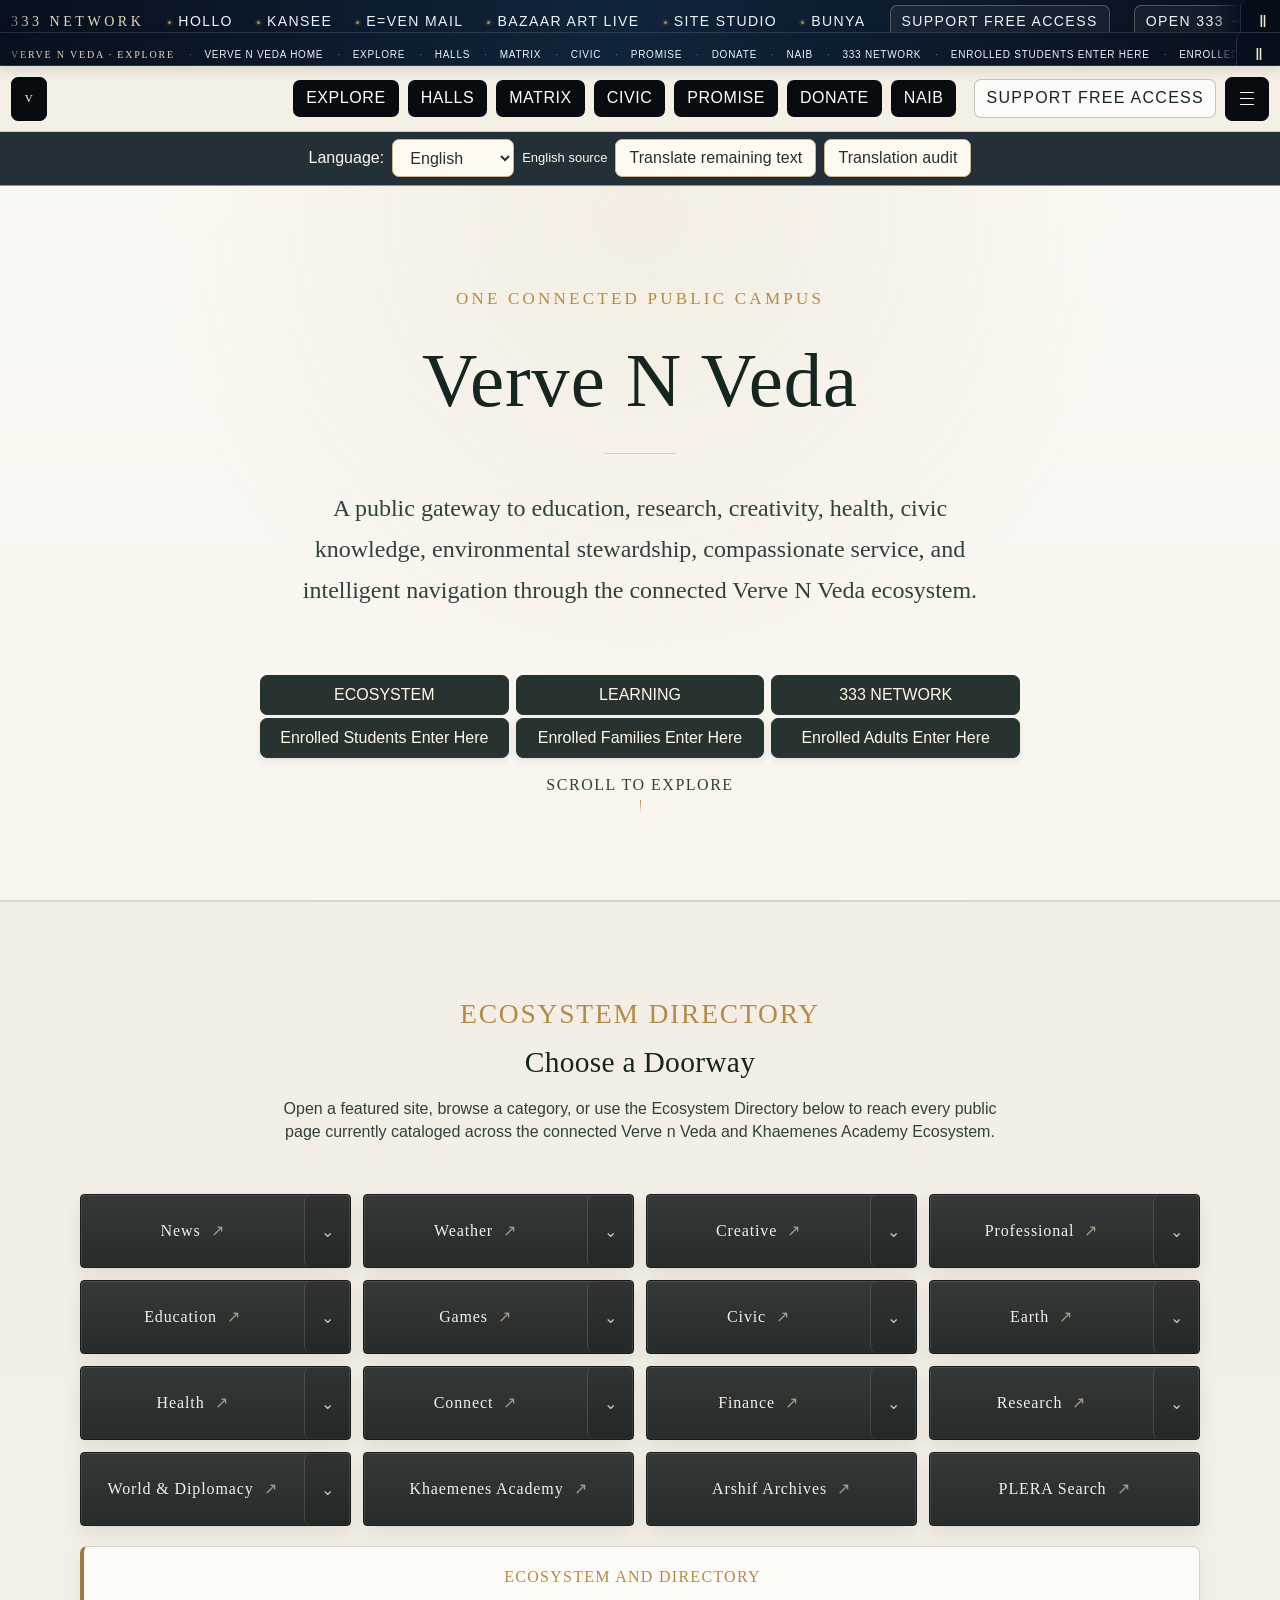
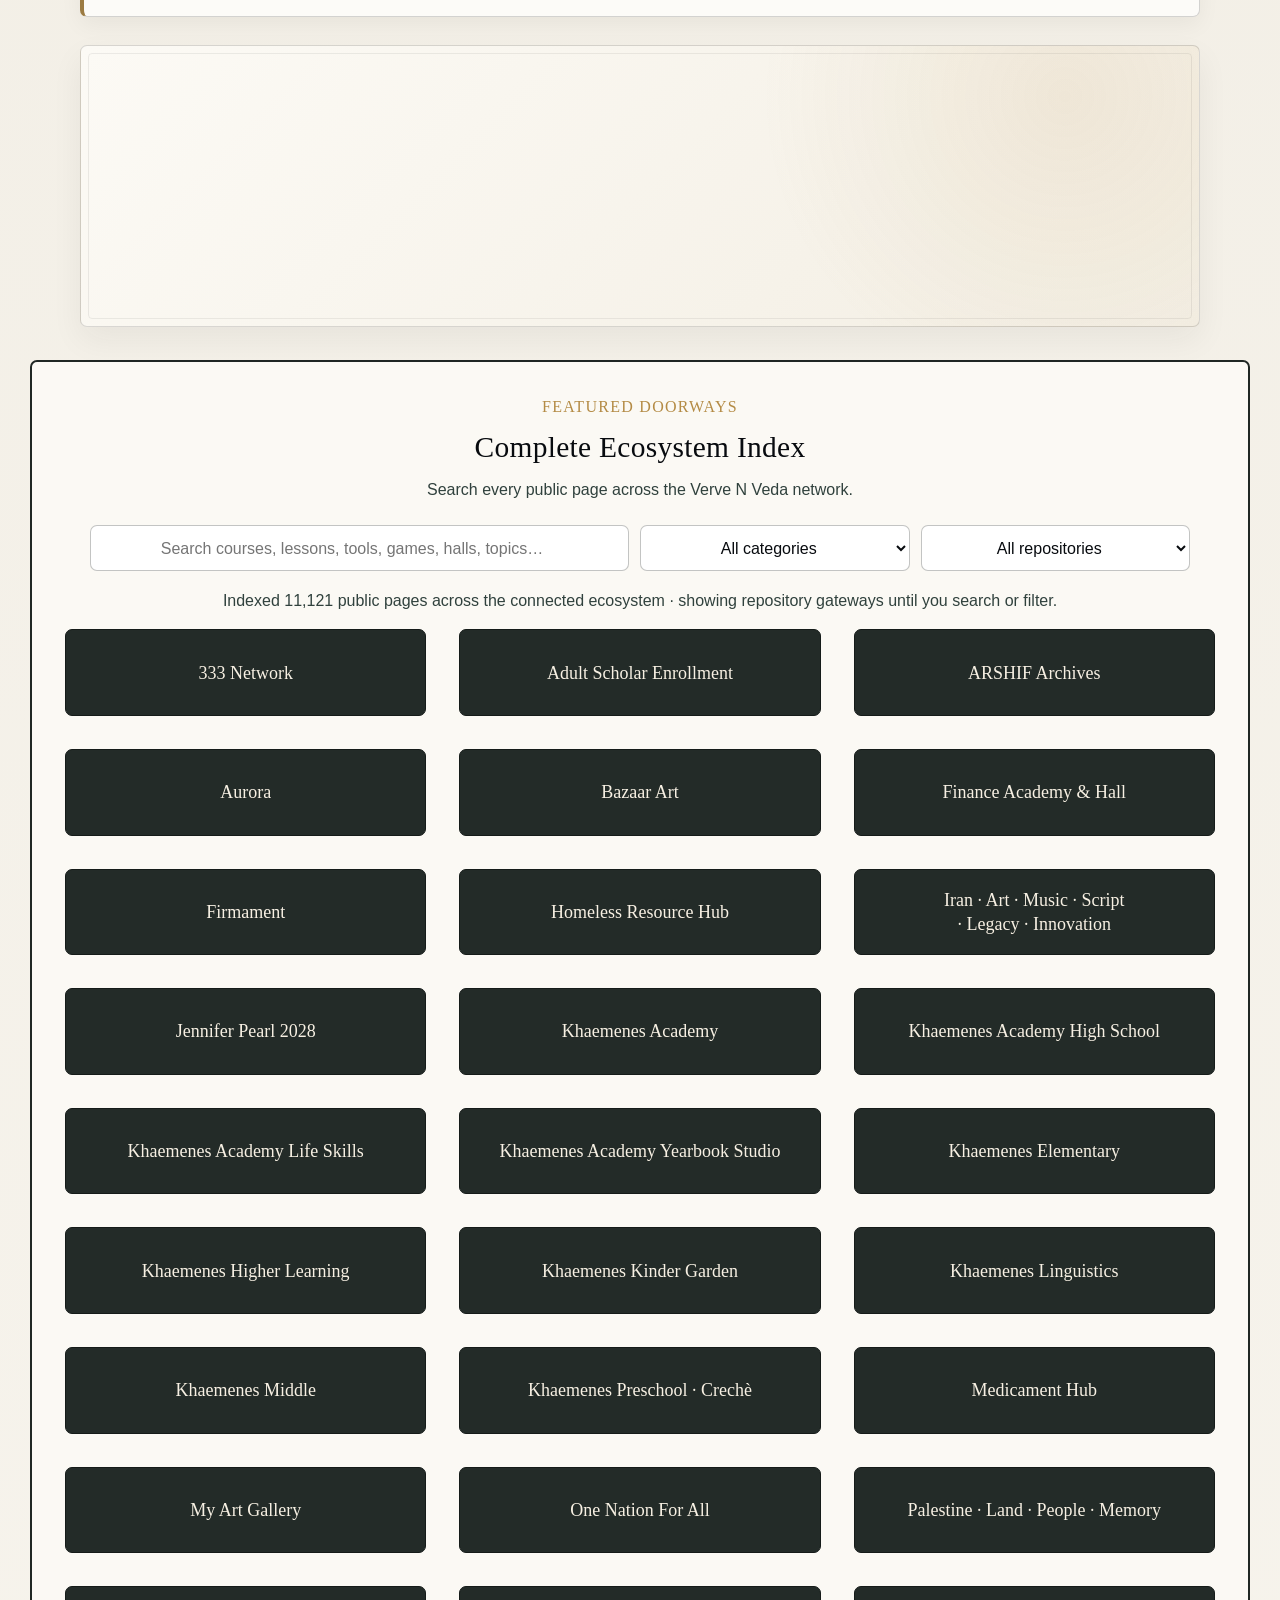
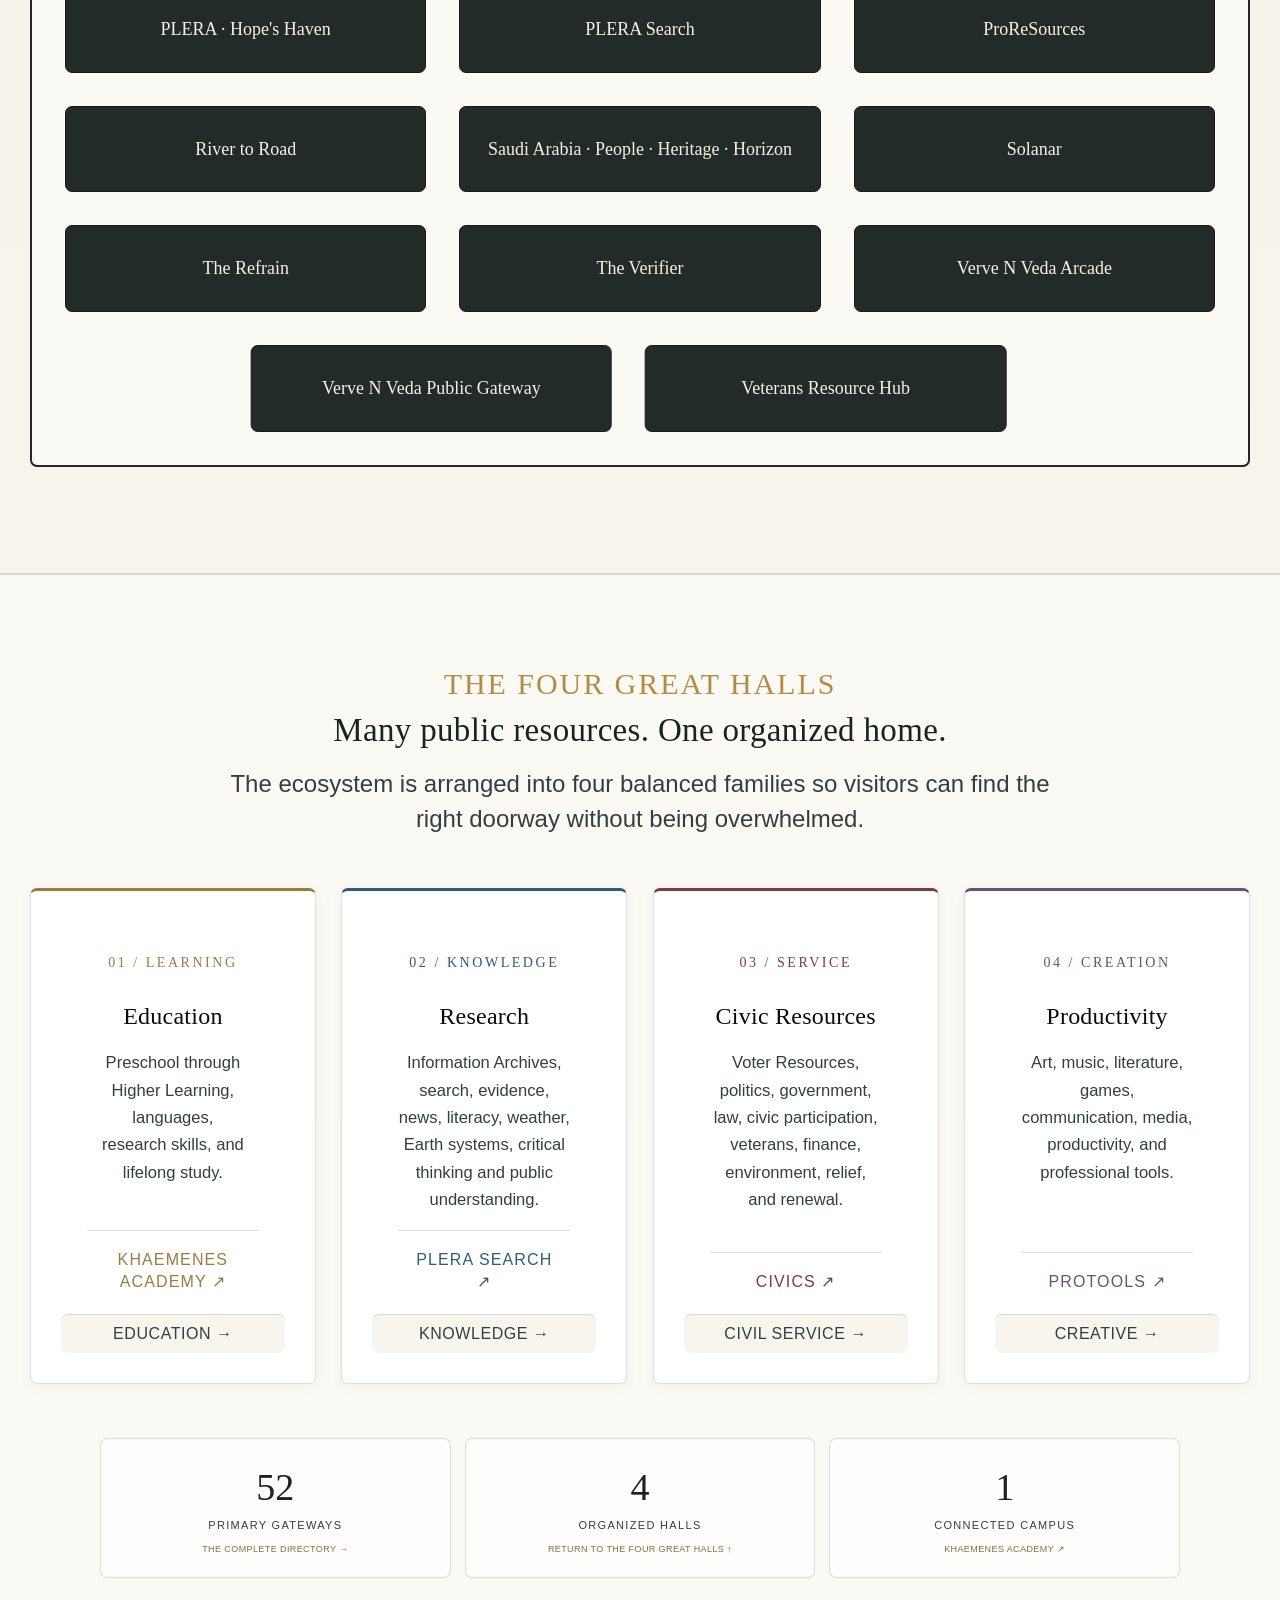
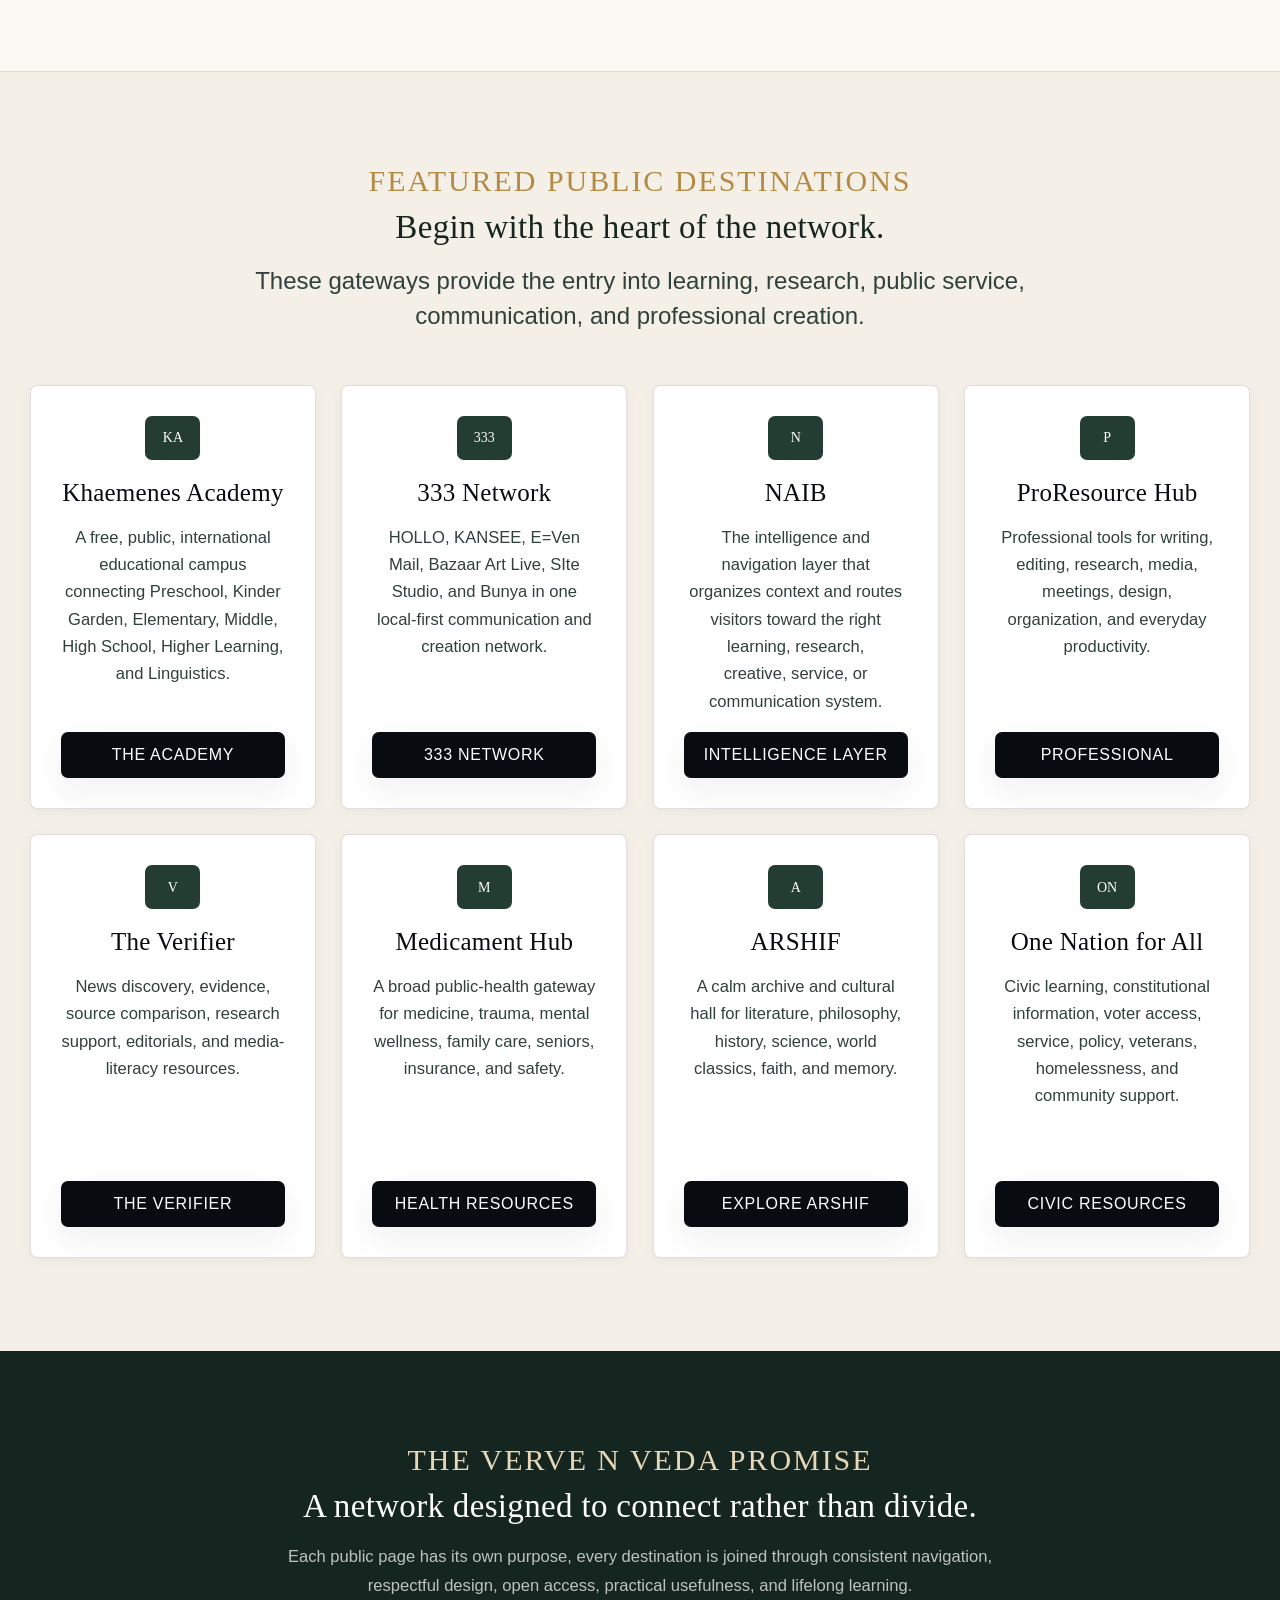
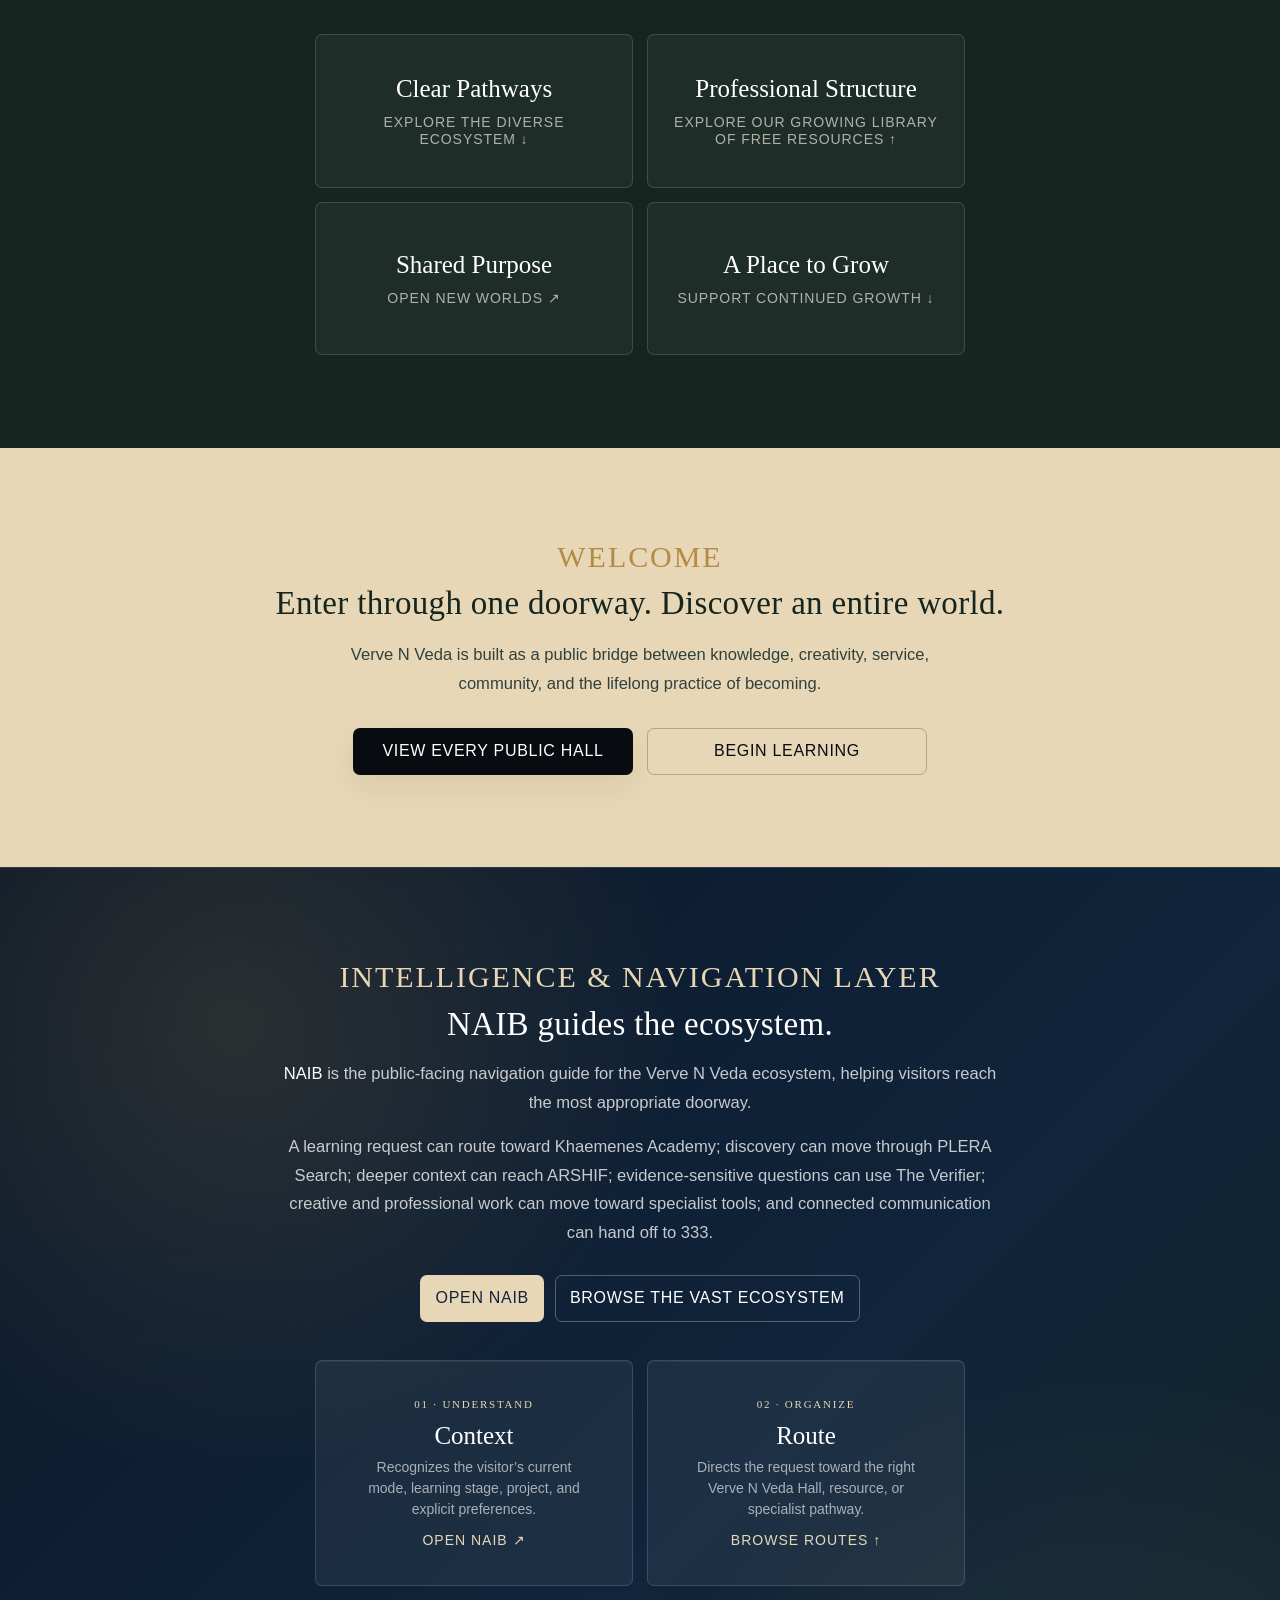
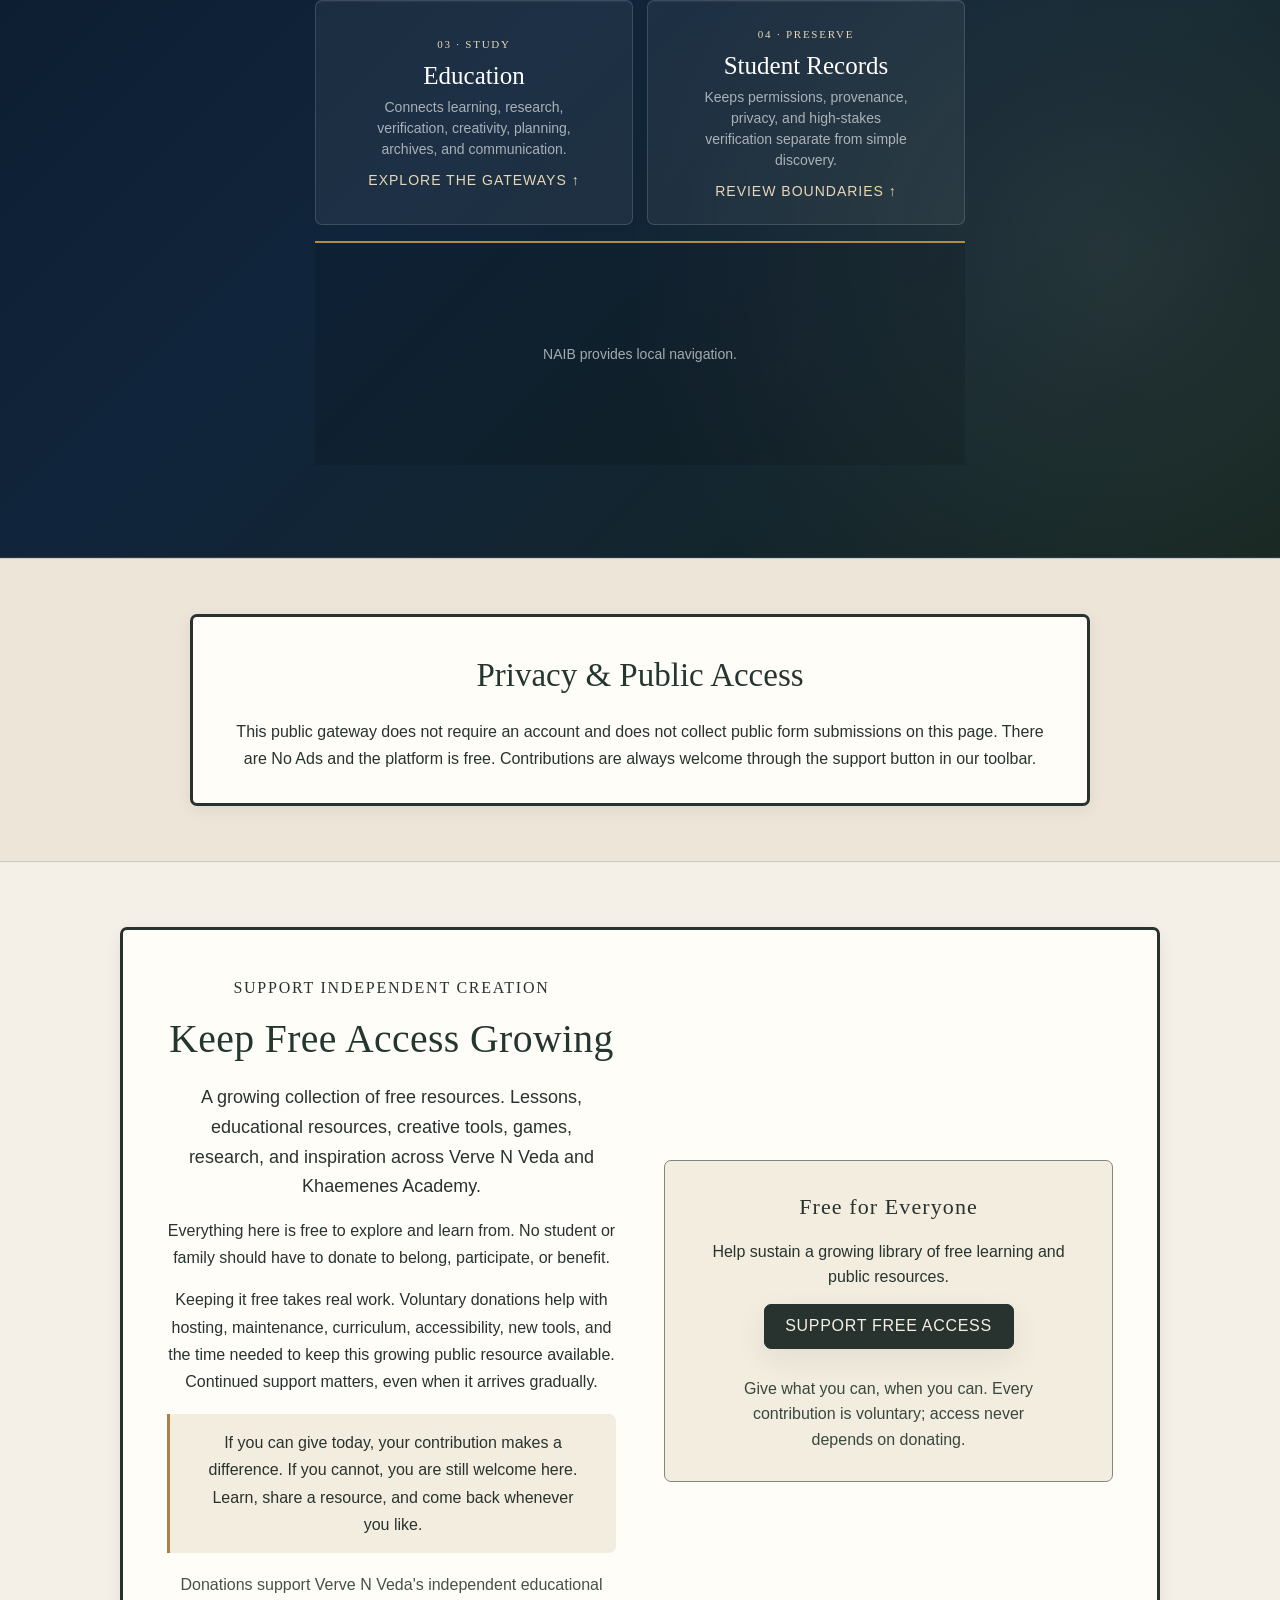
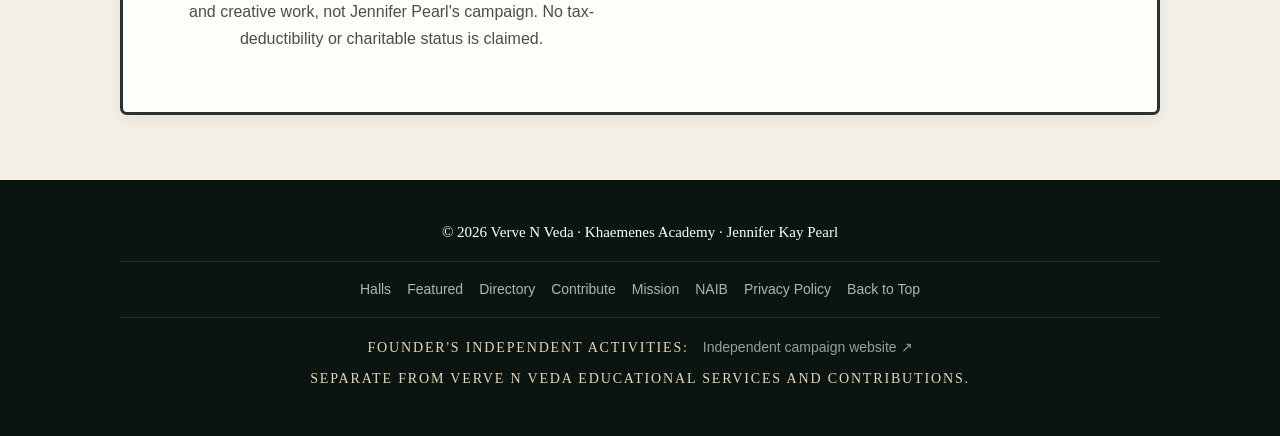
==== commit 4f5cbcb7: "sync(front-door): mirror repaired VNV gateway with repository-path-safe assets and directory" ====
--- a/index.html
+++ b/index.html
@@ -108,10 +108,10 @@
   <title>Verve N Veda | Public Gateway</title>
 
   <link rel="canonical" href="https://vervenveda.com/">
-  <link rel="manifest" href="/site.webmanifest">
-  <link rel="icon" href="/icon-192.png" sizes="192x192" type="image/png">
-  <link rel="apple-touch-icon" href="/apple-touch-icon.png">
-  <link rel="stylesheet" href="/assets/vervenveda-global-standard.css">
+  <link rel="manifest" href="site.webmanifest">
+  <link rel="icon" href="https://vervenveda.github.io/icon-192.png" sizes="192x192" type="image/png">
+  <link rel="apple-touch-icon" href="https://vervenveda.github.io/apple-touch-icon.png">
+  <link rel="stylesheet" href="assets/vervenveda-global-standard.css">
 
   <meta property="og:type" content="website">
   <meta property="og:title" content="Verve N Veda | Public Gateway">
@@ -3716,7 +3716,7 @@
 
 
 </style>
-  <link rel="stylesheet" href="/assets/vnv-global-standard.css" data-vnv-standard="2026-10-14">
+  <link rel="stylesheet" href="assets/vnv-global-standard.css" data-vnv-standard="2026-10-14">
   <!-- 2026-10-15: homepage typography and collision-safe control refinement. -->
 
   <style id="vnv-enrolled-student-entry-style">
@@ -4240,6 +4240,37 @@
       line-height:1.35!important;
     }
   </style>
+<style id="vnv-gateway-action-legibility-20261116">
+/* Accessible public navigation labels; no account, storage or security changes. */
+.site-header .header-links a,
+.site-header .header-support,
+.site-header .brand-home,
+.menu-button,.ticker-control,
+.admin-gate-panel button,.admin-gate-panel label,
+.pillar-browse,.pillar-main-link .pillar-primary,
+.network-count-action,
+.feature-pause-button,.feature-open-button,
+.viewer-tool,.viewer-close,.viewer-full-link,
+.ecosystem-category-link,.ecosystem-category-toggle,.ecosystem-panel-close,
+.ecosystem-link,.ecosystem-link small,
+.menu-branch-button,.menu-branch-button small,.menu-branch-back,
+.menu-link,.menu-link small,
+.complete-index-card,.feature-card-cta,
+a.button,button.button {
+  font-size:16px!important;
+  line-height:1.4!important;
+}
+.site-header .header-links{flex-wrap:wrap}
+.site-header .header-links a{white-space:normal}
+.pillar-browse{white-space:normal;min-height:48px;padding:12px}
+.ecosystem-category-toggle,.ticker-control,.menu-button{min-width:44px;min-height:44px}
+.admin-gate-panel button,.feature-pause-button,.viewer-tool{min-height:44px}
+.menu-branch-button small,.menu-link small,.ecosystem-link small{overflow-wrap:anywhere}
+@media(max-width:900px){
+  .site-header .header-links{gap:7px}
+  .site-header .header-support{white-space:normal}
+}
+</style>
 </head>
 <body id="top">
   <a class="skip-link" href="#main">Skip to main content</a>
@@ -4292,7 +4323,7 @@
         <a href="#directory">Explore</a>
         <a href="#pillars">Halls</a>
         <a href="#featured">Matrix</a>
-        <a href="#campaign">Civic</a>
+        <a href="https://vervenveda.github.io/onenationforall.github.io/">Civic</a>
         <a href="#mission">Promise</a>
         <a href="#support">Donate</a>
         <a href="#intelligence">NAIB</a>
@@ -4673,55 +4704,8 @@
 
     
 
-    <section class="section campaign-section" id="campaign" aria-labelledby="campaignTitle">
-      <div class="section-inner">
-        <article class="campaign-presidential">
-          <div class="campaign-flag-accent" aria-hidden="true">
-            <span></span><span></span><span></span>
-          </div>
-
-          <div class="campaign-visual">
-            <div class="campaign-mark-frame">
-              <img
-                class="campaign-mark"
-                src="[data-uri]"
-                alt="Jennifer Pearl — President 2028 campaign mark">
-            </div>
-            <p class="campaign-visual-note">Public Service · United States · 2028</p>
-          </div>
-
-          <div class="campaign-copy campaign-copy-presidential">
-            <p class="kicker">ONE NATION<br> FOR ALL</p>
-            <h2 id="campaignTitle">2028</h2>
-            <p class="campaign-lead">
-              A dedicated public-service campaign home for policy, constitutional learning,
-              voter access, petitions, community service, and practical resources for people
-              across the United States.
-            </p>
-
-            <div class="campaign-principles" aria-label="Campaign public-service priorities">
-              <span>Policy</span>
-              <span>Civic Access</span>
-              <span>Community Service</span>
-            </div>
-
-            <div class="campaign-actions campaign-actions-presidential">
-              <a class="campaign-button campaign-button-primary" href="https://jenniferpearl2028.github.io">
-                Visit Jennifer Pearl 2028 <span aria-hidden="true">↗</span>
-              </a>
-              <a class="campaign-button campaign-button-secondary" href="https://vervenveda.github.io/onenationforall.github.io/">
-                Campaign GitHub Pages <span aria-hidden="true">↗</span>
-              </a>
-            </div>
-
-            <p class="campaign-separation-note">
-              Campaign activity is presented separately from Verve N Veda educational,
-              creative, and independent-development support.
-            </p>
-          </div>
-        </article>
-      </div>
-    </section>
+    <!-- Independent campaign content is hosted outside this educational gateway.
+         See the discreet founder link in the footer. -->
 
 
     
@@ -4746,7 +4730,7 @@
 
           <a class="value value-link" href="#pillars" aria-label="Explore the Four Great Halls">
             <strong>Professional Structure</strong>
-            <small>Explore more than 12,000+ free pages ↑</small>
+            <small>Explore our growing library of free resources ↑</small>
           </a>
 
           <a class="value value-link" href="https://vervenveda.github.io/333.github.io/" aria-label="Open the 333 Network">
@@ -4854,7 +4838,7 @@
           <div class="support-copy">
             <p class="kicker">Support Independent Creation</p>
             <h2 id="supportTitle">Keep Free Access Growing</h2>
-            <p class="support-impact"><strong>11,000+ free pages.</strong> Lessons, educational resources, creative tools, games, research, and inspiration across Verve N Veda and Khaemenes Academy.</p>
+            <p class="support-impact"><strong>A growing collection of free resources.</strong> Lessons, educational resources, creative tools, games, research, and inspiration across Verve N Veda and Khaemenes Academy.</p>
             <p>Everything here is free to explore and learn from. No student or family should have to donate to belong, participate, or benefit.</p>
             <p><strong>Keeping it free takes real work.</strong> Voluntary donations help with hosting, maintenance, curriculum, accessibility, new tools, and the time needed to keep this growing public resource available. Continued support matters, even when it arrives gradually.</p>
             <p class="support-reassurance">If you can give today, your contribution makes a difference. If you cannot, you are still welcome here. Learn, share a resource, and come back whenever you like.</p>
@@ -4890,13 +4874,13 @@
         <a href="#support">Contribute</a>
         <a href="#mission">Mission</a>
         <a href="#intelligence">NAIB</a>
-        <a href="/privacy-policy.html">Privacy Policy</a>
+        <a href="privacy-policy.html">Privacy Policy</a>
         <a href="#top">Back to Top</a>
       </nav>
-      <div class="footer-meta" aria-label="Jennifer Pearl 2028 campaign links">
-        <span>Public Service:</span>
-        <a href="https://jenniferpearl2028.github.io">Jennifer Pearl 2028</a>
-        <a href="https://vervenveda.github.io/onenationforall.github.io/">Campaign</a>
+      <div class="footer-meta" aria-label="Founder's independent public activities">
+        <span>Founder's independent activities:</span>
+        <a href="https://jenniferpearl2028.github.io" target="_blank" rel="noopener noreferrer" aria-label="Independent Jennifer Pearl campaign website (external)">Independent campaign website ↗</a>
+        <span style="display:block;font-size:16px;">Separate from Verve N Veda educational services and contributions.</span>
       </div>
     </div>
   </footer>
@@ -4939,7 +4923,7 @@
     (() => {
       "use strict";
 
-      const ADMIN_PORTAL_URL = "/admin/";
+      const ADMIN_PORTAL_URL = "admin/";
       const RECORD_KEY = "VNV_ADMIN_GATE_RECORD_V2";
       const SESSION_KEY = "VNV_ADMIN_GATE_SESSION_V2";
       const ITERATIONS = 120000;
@@ -5194,7 +5178,7 @@
       /* Emergency presentation fallback only.
          Canonical public navigation is loaded from
          /ecosystem/master-ecosystem-directory.json. */
-      let SITES = [{"title":"333 Network","url":"https://vervenveda.github.io/333.github.io/","icon":"333","group":"Creative & Professional","desc":"HOLLO, KANSEE, E=Ven Mail, Bazaar Art Live, SIte Studio, and Bunya digital infrastructure.","keywords":"communication meetings email social network website builder domains hosting infrastructure collaboration"},{"title":"NAIB","url":"https://artist1970.github.io/NAIB.github.io/","icon":"N","group":"Knowledge","desc":"The Verve N Veda intelligence and navigation guide for context, resource federation, specialist routing, memory, and verification-aware discovery.","keywords":"naib ai intelligence navigation mentor context memory routing federation specialists verifier plera khaemenes arshif 333"},{"title":"Khaemenes Academy","url":"https://vervenveda.com/KhaemenesAcademy_Home.github.io/","icon":"KA","group":"Education","desc":"The central international learning campus from preschool through higher learning and lifelong education.","keywords":"school homeschool curriculum students parents teachers learning international education"},{"title":"Khaemenes Preschool","url":"https://vervenveda.github.io/Khaemenes_Preschool.github.io/","icon":"PS","group":"Education","desc":"Colorful early-learning stories, play, life skills, creativity, and discovery.","keywords":"pre-k early childhood children stories games preschool parents"},{"title":"Khaemenes Kinder Garden","url":"https://vervenveda.github.io/Khaemenes_KinderGarden.github.io/","icon":"KG","group":"Education","desc":"A garden of kindness, curiosity, literacy, numbers, nature, and wonder.","keywords":"kindergarten early learning reading math nature children"},{"title":"Khaemenes Elementary","url":"https://vervenveda.github.io/Khaemenes_Elementary.github.io/","icon":"E","group":"Education","desc":"Grades 1–5 academics, creativity, family learning, and foundational skills.","keywords":"elementary first second third fourth fifth grade homeschool parents"},{"title":"Khaemenes Middle","url":"https://vervenveda.github.io/Khaemenes_Middle.github.io/","icon":"M","group":"Education","desc":"Grades 6–8 academic foundations, independence, exploration, and preparation.","keywords":"middle school sixth seventh eighth grade homeschool students"},{"title":"Khaemenes High","url":"https://vervenveda.github.io/Khaemenes_High.github.io/","icon":"HS","group":"Education","desc":"Grades 9–12 courses, portfolios, records, examinations, and graduation pathways.","keywords":"high school ninth tenth eleventh twelfth grade diploma certificate math curriculum homeschool"},{"title":"Khaemenes Higher Learning","url":"https://vervenveda.com/Khaemenes_Higher_Learning.github.io/start/","icon":"HL","group":"Education","desc":"GED, college access, careers, professional development, and lifelong study.","keywords":"adult education college university career workforce employment ged training"},{"title":"Khaemenes Linguistics","url":"https://vervenveda.github.io/Khaemenes_Linguistics.github.io/","icon":"L","group":"Education","desc":"Languages, linguistics, translation, writing systems, and communication.","keywords":"language arabic spanish english translation literacy writing"},{"title":"ARSHIF","url":"https://vervenveda.github.io/Arshif.github.io/","icon":"A","group":"Knowledge","desc":"Research, literature, history, philosophy, culture, faith, archives, and memory.","keywords":"classics books library religion mythology science theatre travel oral traditions"},{"title":"The Verifier","url":"https://vervenveda.github.io/theverifier.github.io/","icon":"V","group":"Knowledge","desc":"News discovery, source comparison, evidence, editorials, research, and media literacy.","keywords":"news fact check journalism politics current events science daily children news"},{"title":"PLERA Search","url":"https://vervenveda.github.io/PLERASearch.github.io/","icon":"◎","group":"Knowledge","desc":"A search gateway into trusted public learning and resource destinations.","keywords":"search engine research directory find resources"},{"title":"Solanar","url":"https://vervenveda.github.io/solanar.github.io/","icon":"☀","group":"Knowledge","desc":"Weather, Earth systems, climate, moon cycles, world time, and environmental observation.","keywords":"weather forecast hurricane storm emergency climate moon phase space weather world clock"},{"title":"Medicament Hub","url":"https://vervenveda.github.io/medicament-hub.github.io/","icon":"⚕","group":"Public Service","desc":"Health, medicine, trauma, mental wellness, family care, seniors, insurance, and safety resources.","keywords":"medical hospital doctor medication tbi memory loss mental health addiction recovery disability maternal child health"},{"title":"Firmament Law","url":"https://vervenveda.github.io/firmament.github.io/","icon":"§","group":"Public Service","desc":"Legal information, rights, family and veteran resources, evidence tools, and civic literacy.","keywords":"legal help attorney rights court family law lgbtq seniors insurance veterans citations evidence"},{"title":"One Nation for All","url":"https://vervenveda.github.io/onenationforall.github.io/","icon":"☆","group":"Public Service","desc":"Constitutional learning, voter access, policy, veterans, homelessness, service, and community support.","keywords":"government voting elections constitution civic homeless housing legal help public policy unity"},{"title":"Jennifer Pearl 2028 · GitHub","url":"https://jenniferpearl2028.github.io/","icon":"JP","group":"Public Service","desc":"Jennifer Pearl’s public-service campaign GitHub Pages destination for policy, voter access, and connected community resources.","keywords":"president campaign candidate policy voter registration petition public service 2028 github"},{"title":"Jennifer Pearl 2028 · Campaign Home","url":"https://vervenveda.wixsite.com/home","icon":"JP","group":"Public Service","desc":"The live Jennifer Pearl 2028 campaign home for public-service information, policy, voter access, and community updates.","keywords":"president campaign candidate policy voter registration petition public service 2028 wix campaign home"},{"title":"Veterans","url":"https://vervenveda.github.io/veterans.github.io/","icon":"★","group":"Public Service","desc":"Veteran benefits, crisis resources, housing, employment, services, and family assistance.","keywords":"military va benefits disability housing jobs crisis family"},{"title":"Finance","url":"https://vervenveda.github.io/finance.github.io/","icon":"$","group":"Public Service","desc":"Financial literacy, budgeting, planning, markets, consumer knowledge, and practical tools.","keywords":"money banking credit debt taxes budget investing business insurance"},{"title":"River to Road","url":"https://vervenveda.github.io/river_to_road.github.io/","icon":"≈","group":"Public Service","desc":"Environmental stewardship, clean water, science, service learning, events, and community action.","keywords":"environment pollution cleanup activism conservation climate ocean river road trash ecology"},{"title":"Aurora","url":"https://vervenveda.github.io/aurora.github.io/","icon":"☼","group":"Public Service","desc":"Rest, yoga, reflection, encouragement, organization, wellness, and creative renewal.","keywords":"wellbeing meditation prayer breathing sleep journal relaxation mental health self care"},{"title":"ProResource Hub","url":"https://vervenveda.github.io/proresource_hub.github.io/","icon":"P","group":"Creative & Professional","desc":"Professional tools for writing, editing, media, research, design, meetings, and productivity.","keywords":"prose editor pdf docx letters zip clean task manager meeting media cad tools"},{"title":"Bazaar Art","url":"https://vervenveda.github.io/bazaarart.github.io/","icon":"✦","group":"Creative & Professional","desc":"Art education, artist tools, galleries, creativity, social expression, and cultural enterprise.","keywords":"artist painting drawing photo album gallery community social feed art business"},{"title":"Bazaar Art Live","url":"https://vervenveda.github.io/333.github.io/app/Bazaar_Art_Live_index.html","icon":"LIVE","group":"Creative & Professional","desc":"The live local-first creative community feed for profiles, posts, stories, reels, groups, events, and artistic connection.","keywords":"artists social network creative feed stories reels groups events community 333 live"},{"title":"My Art Gallery","url":"https://vervenveda.github.io/myartgallery.github.io/","icon":"▧","group":"Creative & Professional","desc":"Artist Jenny Pearl’s portfolio preserving more than three decades of professional artistry.","keywords":"Jennifer Jenny Pearl artist portfolio murals watercolor acrylic commissions photography"},{"title":"The Refrain","url":"https://vervenveda.github.io/the_refrain.github.io/","icon":"♫","group":"Creative & Professional","desc":"Music education, composition, recording, performance, and creative exploration.","keywords":"music studio composer multitrack recording harmony songs instruments"},{"title":"Arcade","url":"https://vervenveda.github.io/arcade.github.io/","icon":"◆","group":"Creative & Professional","desc":"Original games, strategy, puzzles, trivia, practice, and playful discovery.","keywords":"games chess checkers sudoku trivia educational arcade puzzles"},{"title":"Saudi Arabia · People · Heritage · Horizon","url":"https://vervenveda.com/Saudi_Arabia.github.io/","icon":"SA","group":"Knowledge","desc":"Bilingual source-led guide to Saudi Arabia's people, heritage, history, regions, culture, and educational resources.","keywords":"saudi arabia kingdom arabia arabic heritage culture history diplomacy country world"},{"title":"Palestine · Land · People · Memory","url":"https://vervenveda.com/Palestine.github.io/","icon":"PS","group":"Knowledge","desc":"Bilingual source-led guide to Palestinian land, cities, culture, archives, social history, Gaza, and educational research.","keywords":"palestine palestinian arabic heritage culture history gaza jerusalem diplomacy country world"},{"title":"Iran · Art · Music · Script · Legacy · Innovation","url":"https://vervenveda.com/Iran.github.io/","icon":"IR","group":"Knowledge","desc":"Source-led cultural gateway to Iranian art, music, Persian script and calligraphy, historical legacy, innovation, archives, and free Academy learning.","keywords":"iran persia persian iranian art music script calligraphy culture legacy innovation history culture heritage achaemenid safavid qajar diplomacy country world research"}];
+      let SITES = [{"title":"333 Network","url":"https://vervenveda.github.io/333.github.io/","icon":"333","group":"Creative & Professional","desc":"HOLLO, KANSEE, E=Ven Mail, Bazaar Art Live, SIte Studio, and Bunya digital infrastructure.","keywords":"communication meetings email social network website builder domains hosting infrastructure collaboration"},{"title":"NAIB","url":"https://artist1970.github.io/NAIB.github.io/","icon":"N","group":"Knowledge","desc":"The Verve N Veda intelligence and navigation guide for context, resource federation, specialist routing, memory, and verification-aware discovery.","keywords":"naib ai intelligence navigation mentor context memory routing federation specialists verifier plera khaemenes arshif 333"},{"title":"Khaemenes Academy","url":"https://vervenveda.com/KhaemenesAcademy_Home.github.io/","icon":"KA","group":"Education","desc":"The central international learning campus from preschool through higher learning and lifelong education.","keywords":"school homeschool curriculum students parents teachers learning international education"},{"title":"Khaemenes Preschool","url":"https://vervenveda.github.io/Khaemenes_Preschool.github.io/","icon":"PS","group":"Education","desc":"Colorful early-learning stories, play, life skills, creativity, and discovery.","keywords":"pre-k early childhood children stories games preschool parents"},{"title":"Khaemenes Kinder Garden","url":"https://vervenveda.github.io/Khaemenes_KinderGarden.github.io/","icon":"KG","group":"Education","desc":"A garden of kindness, curiosity, literacy, numbers, nature, and wonder.","keywords":"kindergarten early learning reading math nature children"},{"title":"Khaemenes Elementary","url":"https://vervenveda.github.io/Khaemenes_Elementary.github.io/","icon":"E","group":"Education","desc":"Grades 1–5 academics, creativity, family learning, and foundational skills.","keywords":"elementary first second third fourth fifth grade homeschool parents"},{"title":"Khaemenes Middle","url":"https://vervenveda.github.io/Khaemenes_Middle.github.io/","icon":"M","group":"Education","desc":"Grades 6–8 academic foundations, independence, exploration, and preparation.","keywords":"middle school sixth seventh eighth grade homeschool students"},{"title":"Khaemenes High","url":"https://vervenveda.github.io/Khaemenes_High.github.io/","icon":"HS","group":"Education","desc":"Grades 9–12 courses, portfolios, records, examinations, and graduation pathways.","keywords":"high school ninth tenth eleventh twelfth grade diploma certificate math curriculum homeschool"},{"title":"Khaemenes Higher Learning","url":"https://vervenveda.com/Khaemenes_Higher_Learning.github.io/start/","icon":"HL","group":"Education","desc":"GED, college access, careers, professional development, and lifelong study.","keywords":"adult education college university career workforce employment ged training"},{"title":"Khaemenes Linguistics","url":"https://vervenveda.github.io/Khaemenes_Linguistics.github.io/","icon":"L","group":"Education","desc":"Languages, linguistics, translation, writing systems, and communication.","keywords":"language arabic spanish english translation literacy writing"},{"title":"ARSHIF","url":"https://vervenveda.github.io/Arshif.github.io/","icon":"A","group":"Knowledge","desc":"Research, literature, history, philosophy, culture, faith, archives, and memory.","keywords":"classics books library religion mythology science theatre travel oral traditions"},{"title":"The Verifier","url":"https://vervenveda.github.io/theverifier.github.io/","icon":"V","group":"Knowledge","desc":"News discovery, source comparison, evidence, editorials, research, and media literacy.","keywords":"news fact check journalism politics current events science daily children news"},{"title":"PLERA Search","url":"https://vervenveda.github.io/PLERASearch.github.io/","icon":"◎","group":"Knowledge","desc":"A search gateway into trusted public learning and resource destinations.","keywords":"search engine research directory find resources"},{"title":"Solanar","url":"https://vervenveda.github.io/solanar.github.io/","icon":"☀","group":"Knowledge","desc":"Weather, Earth systems, climate, moon cycles, world time, and environmental observation.","keywords":"weather forecast hurricane storm emergency climate moon phase space weather world clock"},{"title":"Medicament Hub","url":"https://vervenveda.github.io/medicament-hub.github.io/","icon":"⚕","group":"Public Service","desc":"Health, medicine, trauma, mental wellness, family care, seniors, insurance, and safety resources.","keywords":"medical hospital doctor medication tbi memory loss mental health addiction recovery disability maternal child health"},{"title":"Firmament Law","url":"https://vervenveda.github.io/firmament.github.io/","icon":"§","group":"Public Service","desc":"Legal information, rights, family and veteran resources, evidence tools, and civic literacy.","keywords":"legal help attorney rights court family law lgbtq seniors insurance veterans citations evidence"},{"title":"One Nation for All","url":"https://vervenveda.github.io/onenationforall.github.io/","icon":"☆","group":"Public Service","desc":"Constitutional learning, voter access, policy, veterans, homelessness, service, and community support.","keywords":"government voting elections constitution civic homeless housing legal help public policy unity"},{"title":"Jennifer Pearl 2028 · Campaign Home","url":"https://jenniferpearl2028.github.io/","icon":"JP","group":"Public Service","desc":"Jennifer Pearl’s public-service campaign GitHub Pages destination for policy, voter access, and connected community resources.","keywords":"president campaign candidate policy voter registration petition public service 2028 github"},{"title":"Jennifer Pearl 2028 · Campaign Home","url":"https://vervenveda.wixsite.com/home","icon":"JP","group":"Public Service","desc":"The live Jennifer Pearl 2028 campaign home for public-service information, policy, voter access, and community updates.","keywords":"president campaign candidate policy voter registration petition public service 2028 wix campaign home"},{"title":"Veterans","url":"https://vervenveda.github.io/veterans.github.io/","icon":"★","group":"Public Service","desc":"Veteran benefits, crisis resources, housing, employment, services, and family assistance.","keywords":"military va benefits disability housing jobs crisis family"},{"title":"Finance","url":"https://vervenveda.github.io/finance.github.io/","icon":"$","group":"Public Service","desc":"Financial literacy, budgeting, planning, markets, consumer knowledge, and practical tools.","keywords":"money banking credit debt taxes budget investing business insurance"},{"title":"River to Road","url":"https://vervenveda.github.io/river_to_road.github.io/","icon":"≈","group":"Public Service","desc":"Environmental stewardship, clean water, science, service learning, events, and community action.","keywords":"environment pollution cleanup activism conservation climate ocean river road trash ecology"},{"title":"Aurora","url":"https://vervenveda.github.io/aurora.github.io/","icon":"☼","group":"Public Service","desc":"Rest, yoga, reflection, encouragement, organization, wellness, and creative renewal.","keywords":"wellbeing meditation prayer breathing sleep journal relaxation mental health self care"},{"title":"ProResource Hub","url":"https://vervenveda.github.io/proresource_hub.github.io/","icon":"P","group":"Creative & Professional","desc":"Professional tools for writing, editing, media, research, design, meetings, and productivity.","keywords":"prose editor pdf docx letters zip clean task manager meeting media cad tools"},{"title":"Bazaar Art","url":"https://vervenveda.github.io/bazaarart.github.io/","icon":"✦","group":"Creative & Professional","desc":"Art education, artist tools, galleries, creativity, social expression, and cultural enterprise.","keywords":"artist painting drawing photo album gallery community social feed art business"},{"title":"Bazaar Art Live","url":"https://vervenveda.github.io/333.github.io/app/Bazaar_Art_Live_index.html","icon":"LIVE","group":"Creative & Professional","desc":"The live local-first creative community feed for profiles, posts, stories, reels, groups, events, and artistic connection.","keywords":"artists social network creative feed stories reels groups events community 333 live"},{"title":"My Art Gallery","url":"https://vervenveda.github.io/myartgallery.github.io/","icon":"▧","group":"Creative & Professional","desc":"Artist Jenny Pearl’s portfolio preserving more than three decades of professional artistry.","keywords":"Jennifer Jenny Pearl artist portfolio murals watercolor acrylic commissions photography"},{"title":"The Refrain","url":"https://vervenveda.github.io/the_refrain.github.io/","icon":"♫","group":"Creative & Professional","desc":"Music education, composition, recording, performance, and creative exploration.","keywords":"music studio composer multitrack recording harmony songs instruments"},{"title":"Arcade","url":"https://vervenveda.github.io/arcade.github.io/","icon":"◆","group":"Creative & Professional","desc":"Original games, strategy, puzzles, trivia, practice, and playful discovery.","keywords":"games chess checkers sudoku trivia educational arcade puzzles"},{"title":"Saudi Arabia · People · Heritage · Horizon","url":"https://vervenveda.com/Saudi_Arabia.github.io/","icon":"SA","group":"Knowledge","desc":"Bilingual source-led guide to Saudi Arabia's people, heritage, history, regions, culture, and educational resources.","keywords":"saudi arabia kingdom arabia arabic heritage culture history diplomacy country world"},{"title":"Palestine · Land · People · Memory","url":"https://vervenveda.com/Palestine.github.io/","icon":"PS","group":"Knowledge","desc":"Bilingual source-led guide to Palestinian land, cities, culture, archives, social history, Gaza, and educational research.","keywords":"palestine palestinian arabic heritage culture history gaza jerusalem diplomacy country world"},{"title":"Iran · Art · Music · Script · Legacy · Innovation","url":"https://vervenveda.com/Iran.github.io/","icon":"IR","group":"Knowledge","desc":"Source-led cultural gateway to Iranian art, music, Persian script and calligraphy, historical legacy, innovation, archives, and free Academy learning.","keywords":"iran persia persian iranian art music script calligraphy culture legacy innovation history culture heritage achaemenid safavid qajar diplomacy country world research"}];
       const GROUP_ORDER = ["Education","Knowledge","Public Service","Creative & Professional"];
       const ALLOWED_HOSTS = new Set([
         "vervenveda.github.io",
@@ -5331,7 +5315,7 @@
       }
 
       async function loadCanonicalNavigation(){
-        const source="/ecosystem/master-ecosystem-directory.json";
+        const source="ecosystem/master-ecosystem-directory.json";
         try{
           const response=await fetch(source,{cache:"no-store",credentials:"same-origin"});
           if(!response.ok) throw new Error(`HTTP ${response.status}`);
@@ -5499,7 +5483,7 @@
         async function fetchCatalogParts(urls){
           if(!urls.length) throw new Error("canonical catalog parts unavailable");
           const shards=await Promise.all(urls.map(async url=>{
-            const response=await fetch(url,{cache:"no-store",credentials:"same-origin"});
+            const response=await fetch(new URL(url.replace(/^\//,""),document.baseURI).href,{cache:"no-store",credentials:"same-origin"});
             if(!response.ok) throw new Error(`${url} HTTP ${response.status}`);
             const data=await response.json();
             if(!Array.isArray(data?.pages)) throw new Error(`${url} pages missing`);
@@ -5723,7 +5707,16 @@
 
       document.querySelectorAll("[data-group-browse]").forEach(button => {
         button.addEventListener("click",() => {
-          openMenu(button.dataset.groupBrowse || "");
+          const group=button.dataset.groupBrowse || "";
+          const branchByGroup={
+            "Education":"academy",
+            "Knowledge":"citizen",
+            "Public Service":"civic",
+            "Creative & Professional":"creative"
+          };
+          openMenu("");
+          const target=branchByGroup[group];
+          if(target)renderMenuBranch(target);
         });
       });
 
@@ -5813,7 +5806,7 @@
           label:"Civic and Political",
           desc:"Civic learning, public policy, elections, diplomacy, campaigns, and news.",
           categoryIds:["civic","diplomacy","news"],
-          siteTitles:["One Nation for All","Jennifer Pearl 2028 · GitHub","Jennifer Pearl 2028 · Campaign Home"]
+          siteTitles:["One Nation for All","Jennifer Pearl 2028 · Campaign Home","Jennifer Pearl 2028 · Campaign Home"]
         },
         {
           id:"ai",
@@ -5848,8 +5841,8 @@
           sections.push({
             title:"Main Gateways",
             items:[
-              {title:"Verve N Veda Home",url:"https://vervenveda.com/",icon:"V",desc:"Return to the main Verve N Veda public gateway."},
-              {title:"Explore the Ecosystem",url:"https://vervenveda.com/#directory",icon:"◎",desc:"Open the complete public ecosystem directory."},
+              {title:"Verve N Veda Home",url:new URL("./",document.baseURI).href,icon:"V",desc:"Return to the Verve N Veda public front door."},
+              {title:"Explore the Ecosystem",url:new URL("./#directory",document.baseURI).href,icon:"◎",desc:"Open the complete public ecosystem directory."},
               {title:"PLERA Search",url:"https://vervenveda.github.io/PLERASearch.github.io/",icon:"⌕",desc:"Search connected public learning and resource destinations."},
               {title:"333 Network",url:"https://vervenveda.github.io/333.github.io/",icon:"333",desc:"Open the Verve N Veda communication and network gateway."}
             ]
@@ -6039,7 +6032,7 @@
         if(restoreFocus && lastFocusedElement instanceof HTMLElement) lastFocusedElement.focus();
       }
 
-      $("menuButton").addEventListener("click",openMenu);
+      $("menuButton").addEventListener("click",() => openMenu(""));
       $("openAllGateways")?.addEventListener("click",() => openMenu(""));
       $("closeMenu").addEventListener("click",() => closeMenu());
       menuOverlay.addEventListener("click",event => {
@@ -6535,7 +6528,7 @@
     top:calc(var(--ticker-height,33px) + var(--vnv-autopopulate-ticker-height,33px))!important;
   }
 </style>
-<script src="/assets/vnv-ticker-autopopulate.js"></script>
+<script src="assets/vnv-ticker-autopopulate.js"></script>
 <script>
   window.VNVGatewayBootstrap?.mountTicker();
 </script>
@@ -6545,7 +6538,7 @@
 <script id="vnv-gateway-chrome-audit-optin">
 if(new URLSearchParams(location.search).get("chrome_audit")==="1"){
   const probe=document.createElement("script");
-  probe.src="/assets/vnv-gateway-chrome-forensic-probe.js?v=1.4.0";
+  probe.src="assets/vnv-gateway-chrome-forensic-probe.js?v=1.4.0";
   probe.async=false;
   document.body.appendChild(probe);
 }
--- a/assets/vervenveda-global-standard.css
+++ b/assets/vervenveda-global-standard.css
@@ -0,0 +1,326 @@
+/*
+  Verve N Veda · Shared Public Presentation Standard · v3
+  Applies only to public GitHub-facing pages that opt in.
+  Dormant STOS, archive, disabled, diagnostic, and source-snippet surfaces are intentionally excluded.
+*/
+:root{
+  --vnv-radius:7px;
+  --vnv-body-size:14px;
+  --vnv-h1-size:44px;
+  --vnv-h2-size:33px;
+  --vnv-descriptor-size:24px;
+  --vnv-breath:clamp(18px,3vw,33px);
+}
+
+html{font-size:16px}
+
+body{
+  font-size:var(--vnv-body-size)!important;
+  line-height:1.65!important;
+  text-align:center;
+}
+
+h1{
+  font-size:var(--vnv-h1-size)!important;
+  line-height:1.12!important;
+  text-align:center;
+  overflow-wrap:normal;
+  word-break:normal;
+  text-wrap:balance;
+}
+
+h2{
+  font-size:var(--vnv-h2-size)!important;
+  line-height:1.18!important;
+  text-align:center;
+  overflow-wrap:normal;
+  word-break:normal;
+  text-wrap:balance;
+}
+
+h3,
+.descriptor,
+.subtitle,
+.subhead,
+.hero-subtitle,
+.section-intro,
+.lead{
+  max-width:900px;
+  margin-inline:auto;
+  font-size:var(--vnv-descriptor-size)!important;
+  line-height:1.35!important;
+  text-align:center;
+  overflow-wrap:normal;
+  word-break:normal;
+  text-wrap:balance;
+}
+
+p,
+li,
+label,
+input,
+select,
+textarea{
+  font-size:var(--vnv-body-size);
+}
+
+button,
+.button,
+.btn,
+[role="button"],
+input[type="button"],
+input[type="submit"],
+input[type="reset"]{
+  border-radius:var(--vnv-radius)!important;
+}
+
+[class*="card"],
+.card,
+.tile,
+.doorway,
+.panel,
+.notice,
+.callout{
+  border-radius:var(--vnv-radius)!important;
+  text-align:center;
+}
+
+[class*="card"] > .actions,
+.card > .actions,
+.tile > .actions,
+.doorway > .actions,
+.panel > .actions{
+  margin-top:auto;
+  justify-content:center;
+}
+
+.actions,
+.hero-actions,
+.button-row,
+.button-group,
+.cta-row,
+.controls{
+  display:flex;
+  flex-wrap:wrap;
+  justify-content:center;
+  align-items:stretch;
+  gap:11px;
+}
+
+.actions > a,
+.actions > button,
+.hero-actions > a,
+.hero-actions > button,
+.button-row > a,
+.button-row > button,
+.button-group > a,
+.button-group > button,
+.cta-row > a,
+.cta-row > button{
+  min-height:44px;
+  flex:1 1 180px;
+  max-width:280px;
+  display:inline-flex;
+  align-items:center;
+  justify-content:center;
+  text-align:center;
+}
+
+.card-grid,
+.cards,
+.resource-grid,
+.portal-grid,
+.tool-grid,
+.app-grid,
+.course-grid,
+.directory-grid,
+.ecosystem-category-grid,
+.ecosystem-panel-grid,
+.pillar-grid,
+.feature-grid{
+  align-items:stretch!important;
+  grid-auto-rows:1fr;
+  gap:var(--vnv-breath)!important;
+}
+
+.card-grid > *,
+.cards > *,
+.resource-grid > *,
+.portal-grid > *,
+.tool-grid > *,
+.app-grid > *,
+.course-grid > *,
+.directory-grid > *,
+.ecosystem-category-grid > *,
+.ecosystem-panel-grid > *,
+.pillar-grid > *,
+.feature-grid > *{
+  min-width:0;
+  height:100%;
+}
+
+section,
+.section,
+main > article{
+  scroll-margin-top:96px;
+}
+
+@media (max-width:720px){
+  h1{font-size:clamp(36px,10vw,var(--vnv-h1-size))!important}
+  h2{font-size:clamp(28px,8vw,var(--vnv-h2-size))!important}
+  h3,
+  .descriptor,
+  .subtitle,
+  .subhead,
+  .hero-subtitle,
+  .section-intro,
+  .lead{font-size:clamp(20px,6vw,var(--vnv-descriptor-size))!important}
+}
+
+
+/* Complete ecosystem page index */
+.complete-page-index{
+  margin-top:33px;
+  padding:33px;
+  border:1px solid var(--line,rgba(18,23,19,.14));
+  border-radius:var(--vnv-radius);
+  background:var(--paper-bright,#fbf9f4);
+  text-align:center;
+}
+.complete-page-index h3{margin:7px auto 10px;max-width:900px}
+.complete-index-copy{max-width:900px;margin:0 auto 24px;color:var(--ink-soft,#30413d)}
+.complete-index-controls{
+  display:grid;
+  grid-template-columns:minmax(240px,2fr) minmax(180px,1fr) minmax(220px,1fr);
+  gap:11px;
+  align-items:stretch;
+  max-width:1100px;
+  margin:0 auto 18px;
+}
+.complete-index-controls input,
+.complete-index-controls select{
+  width:100%;
+  min-height:46px;
+  padding:10px 12px;
+  border:1px solid var(--line-strong,rgba(18,23,19,.25));
+  border-radius:var(--vnv-radius);
+  background:#fff;
+  color:var(--ink,#080b0f);
+  text-align:center;
+}
+.complete-index-status{
+  min-height:24px;
+  margin:0 auto 16px;
+  color:var(--ink-soft,#30413d);
+  font-size:12px;
+}
+.complete-index-grid{
+  display:grid;
+  grid-template-columns:repeat(3,minmax(0,1fr));
+  gap:11px;
+  align-items:stretch;
+}
+.complete-index-card{
+  min-width:0;
+  height:100%;
+  display:flex;
+  flex-direction:column;
+  justify-content:center;
+  gap:7px;
+  padding:16px;
+  border:1px solid var(--line,rgba(18,23,19,.14));
+  border-radius:var(--vnv-radius);
+  background:#fff;
+  text-align:center;
+}
+.complete-index-card:hover,
+.complete-index-card:focus-visible{
+  border-color:var(--gold,#b48b45);
+  box-shadow:0 8px 24px rgba(27,34,29,.08);
+}
+.complete-index-card strong{
+  display:block;
+  font-size:14px;
+  line-height:1.35;
+  overflow-wrap:normal;
+  word-break:normal;
+  text-wrap:balance;
+}
+.complete-index-card small{
+  display:block;
+  color:var(--ink-soft,#30413d);
+  font-size:11px;
+  line-height:1.45;
+  overflow-wrap:anywhere;
+}
+.complete-index-badge{
+  display:inline-flex;
+  align-self:center;
+  justify-content:center;
+  padding:4px 8px;
+  border:1px solid var(--line,rgba(18,23,19,.14));
+  border-radius:var(--vnv-radius);
+  color:var(--forest,#243d33);
+  background:var(--paper,#f4f0e7);
+  font-size:9px;
+  letter-spacing:.08em;
+  text-transform:uppercase;
+}
+.menu-page-results{margin-top:18px}
+.menu-page-results .menu-group{margin-top:16px}
+.menu-page-note{margin:10px 0 0;color:var(--ink-soft,#30413d);font-size:11px;line-height:1.5;text-align:center}
+
+
+/* v3 balance pass — preserve page identity while enforcing the shared Verve N Veda rhythm. */
+h1,h2,h3,
+.descriptor,.subtitle,.subhead,.hero-subtitle,.section-intro,.lead,
+button,.button,.btn,[role="button"]{
+  hyphens:none;
+  -webkit-hyphens:none;
+  word-break:normal;
+}
+
+.section-heading,
+.hero-copy,
+.page-heading,
+.intro-wrap{
+  width:min(100%,960px);
+  margin-inline:auto;
+  text-align:center;
+}
+
+.complete-index-grid{
+  grid-auto-rows:1fr;
+  gap:var(--vnv-breath)!important;
+}
+
+.complete-index-card,
+[class*="card"]{
+  align-content:center;
+  justify-items:center;
+}
+
+.actions > a,
+.actions > button,
+.hero-actions > a,
+.hero-actions > button,
+.button-row > a,
+.button-row > button,
+.button-group > a,
+.button-group > button,
+.cta-row > a,
+.cta-row > button{
+  padding-inline:16px;
+}
+
+@media(max-width:900px){
+  .complete-index-controls{grid-template-columns:1fr 1fr}
+  .complete-index-controls input{grid-column:1/-1}
+  .complete-index-grid{grid-template-columns:repeat(2,minmax(0,1fr))}
+}
+@media(max-width:620px){
+  .complete-page-index{padding:24px 14px}
+  .complete-index-controls{grid-template-columns:1fr}
+  .complete-index-controls input{grid-column:auto}
+  .complete-index-grid{grid-template-columns:1fr}
+}
--- a/assets/vnv-global-standard.css
+++ b/assets/vnv-global-standard.css
@@ -0,0 +1,77 @@
+/*
+  Verve N Veda · Global Presentation Standard
+  2026-10-14
+  Public GitHub presentation layer only.
+  STOS migration surfaces remain dormant and are not activated by this file.
+*/
+:root{
+  --vnv-radius:7px;
+  --vnv-h1:44px;
+  --vnv-h2:33px;
+  --vnv-descriptor:24px;
+  --vnv-body:14px;
+}
+html body{font-size:var(--vnv-body)!important;line-height:1.65}
+html body h1{font-size:var(--vnv-h1)!important;line-height:1.08!important;font-weight:400!important;text-align:center!important;text-wrap:balance;overflow-wrap:normal;word-break:normal}
+html body h2{font-size:var(--vnv-h2)!important;line-height:1.16!important;font-weight:400!important;text-align:center!important;text-wrap:balance;overflow-wrap:normal;word-break:normal}
+html body .descriptor,
+html body .lede,
+html body .hero-lede,
+html body .hero-subtitle,
+html body .subtitle,
+html body .subhead,
+html body .section-intro,
+html body .intro{max-width:900px;margin-left:auto;margin-right:auto;font-size:var(--vnv-descriptor)!important;line-height:1.45!important;text-align:center!important;text-wrap:pretty}
+html body button,
+html body .button,
+html body .btn,
+html body [role="button"]{border-radius:var(--vnv-radius)!important;min-height:44px;display:inline-flex;align-items:center;justify-content:center;text-align:center;white-space:normal}
+html body .card,
+html body .site-card,
+html body .feature-card,
+html body .pillar-card,
+html body .assessment-card,
+html body .resource-card,
+html body .course-card,
+html body .metric,
+html body .stat,
+html body .tile,
+html body .hall,
+html body .trace-node{border-radius:var(--vnv-radius)!important;text-align:center!important;height:100%}
+html body .grid,
+html body .cards,
+html body .card-grid,
+html body .directory-grid,
+html body .featured-grid,
+html body .pillar-grid,
+html body .hall-grid,
+html body .trace-grid,
+html body .metrics,
+html body .resource-grid,
+html body .course-grid{align-items:stretch!important;grid-auto-rows:1fr}
+html body .grid>*,
+html body .cards>*,
+html body .card-grid>*,
+html body .directory-grid>*,
+html body .featured-grid>*,
+html body .pillar-grid>*,
+html body .hall-grid>*,
+html body .trace-grid>*,
+html body .metrics>*,
+html body .resource-grid>*,
+html body .course-grid>*{min-width:0;height:100%}
+html body .actions,
+html body .hero-actions,
+html body .button-row,
+html body .button-group{justify-content:center!important;align-items:stretch!important}
+html body .actions>button,
+html body .actions>.button,
+html body .actions>.btn,
+html body .hero-actions>button,
+html body .hero-actions>.button,
+html body .hero-actions>.btn{min-width:min(100%,180px)}
+html body form,
+html body label,
+html body input,
+html body textarea,
+html body select{text-align:left}
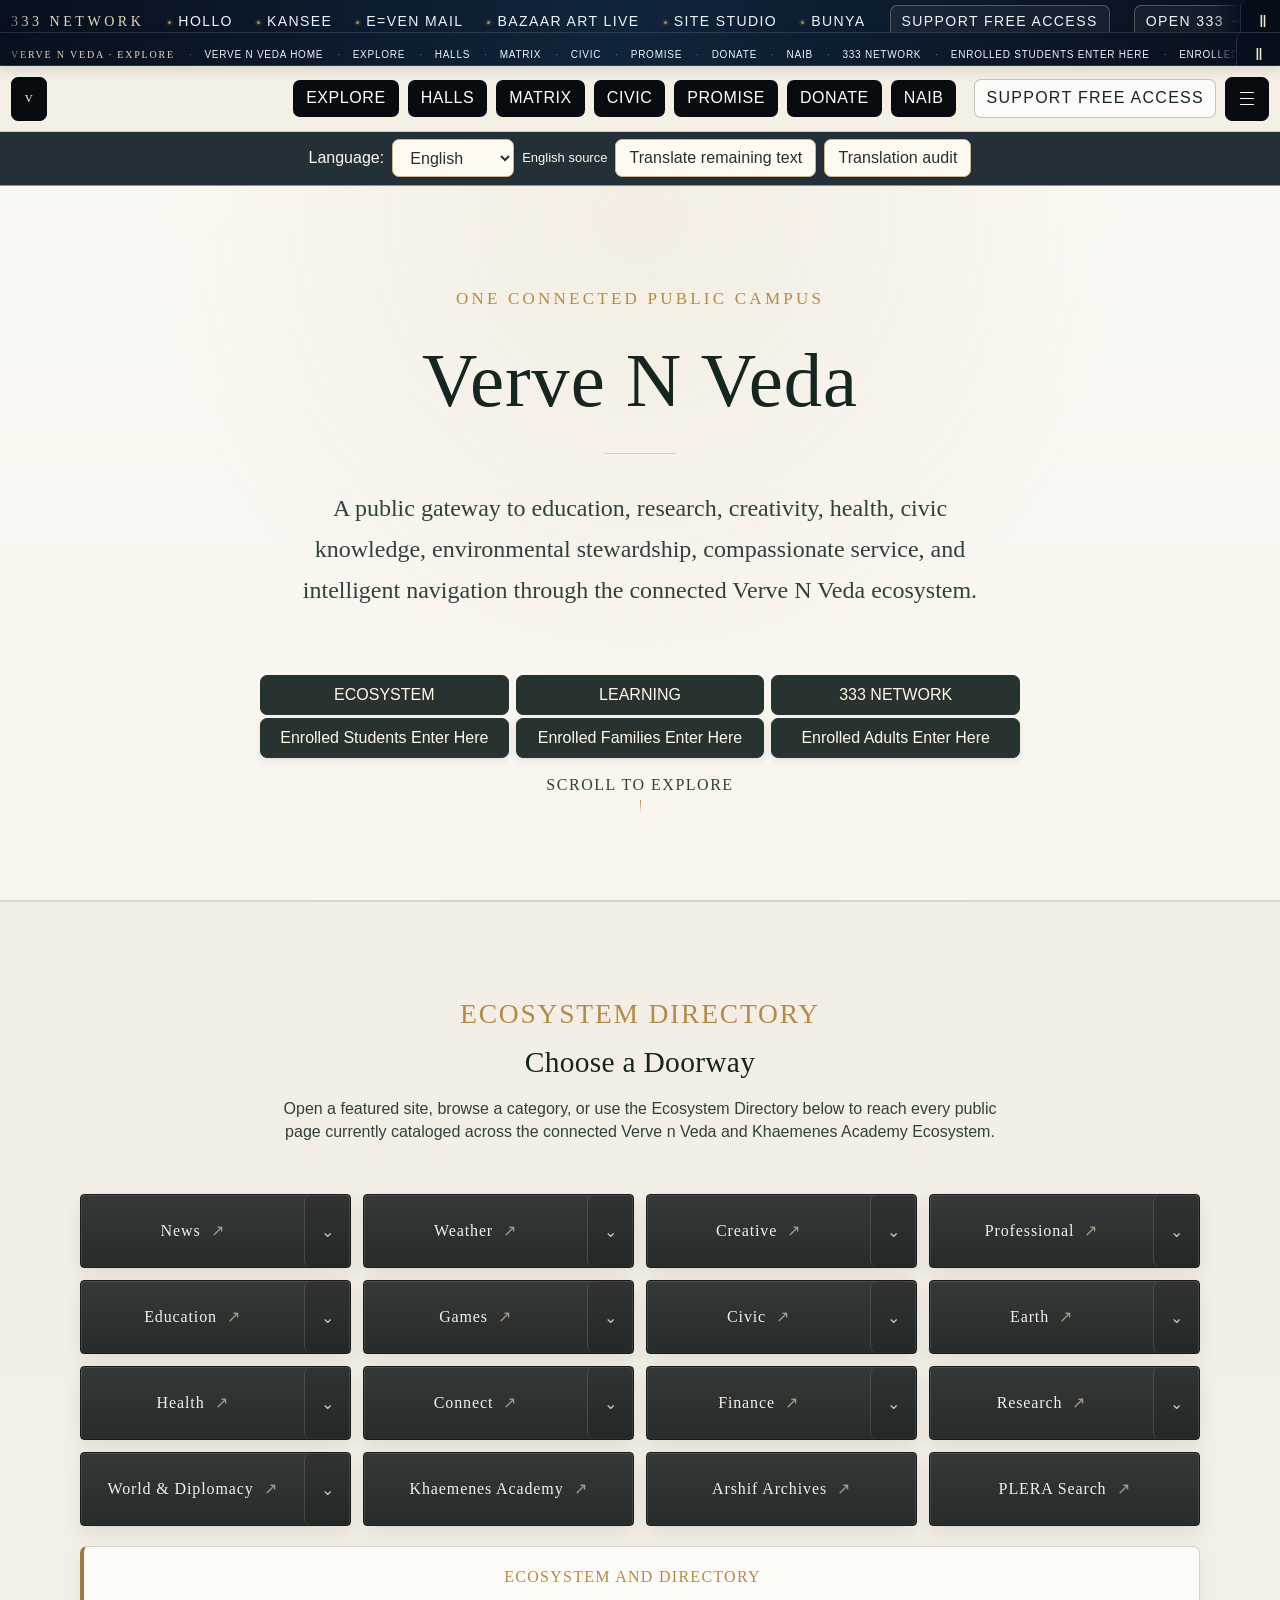
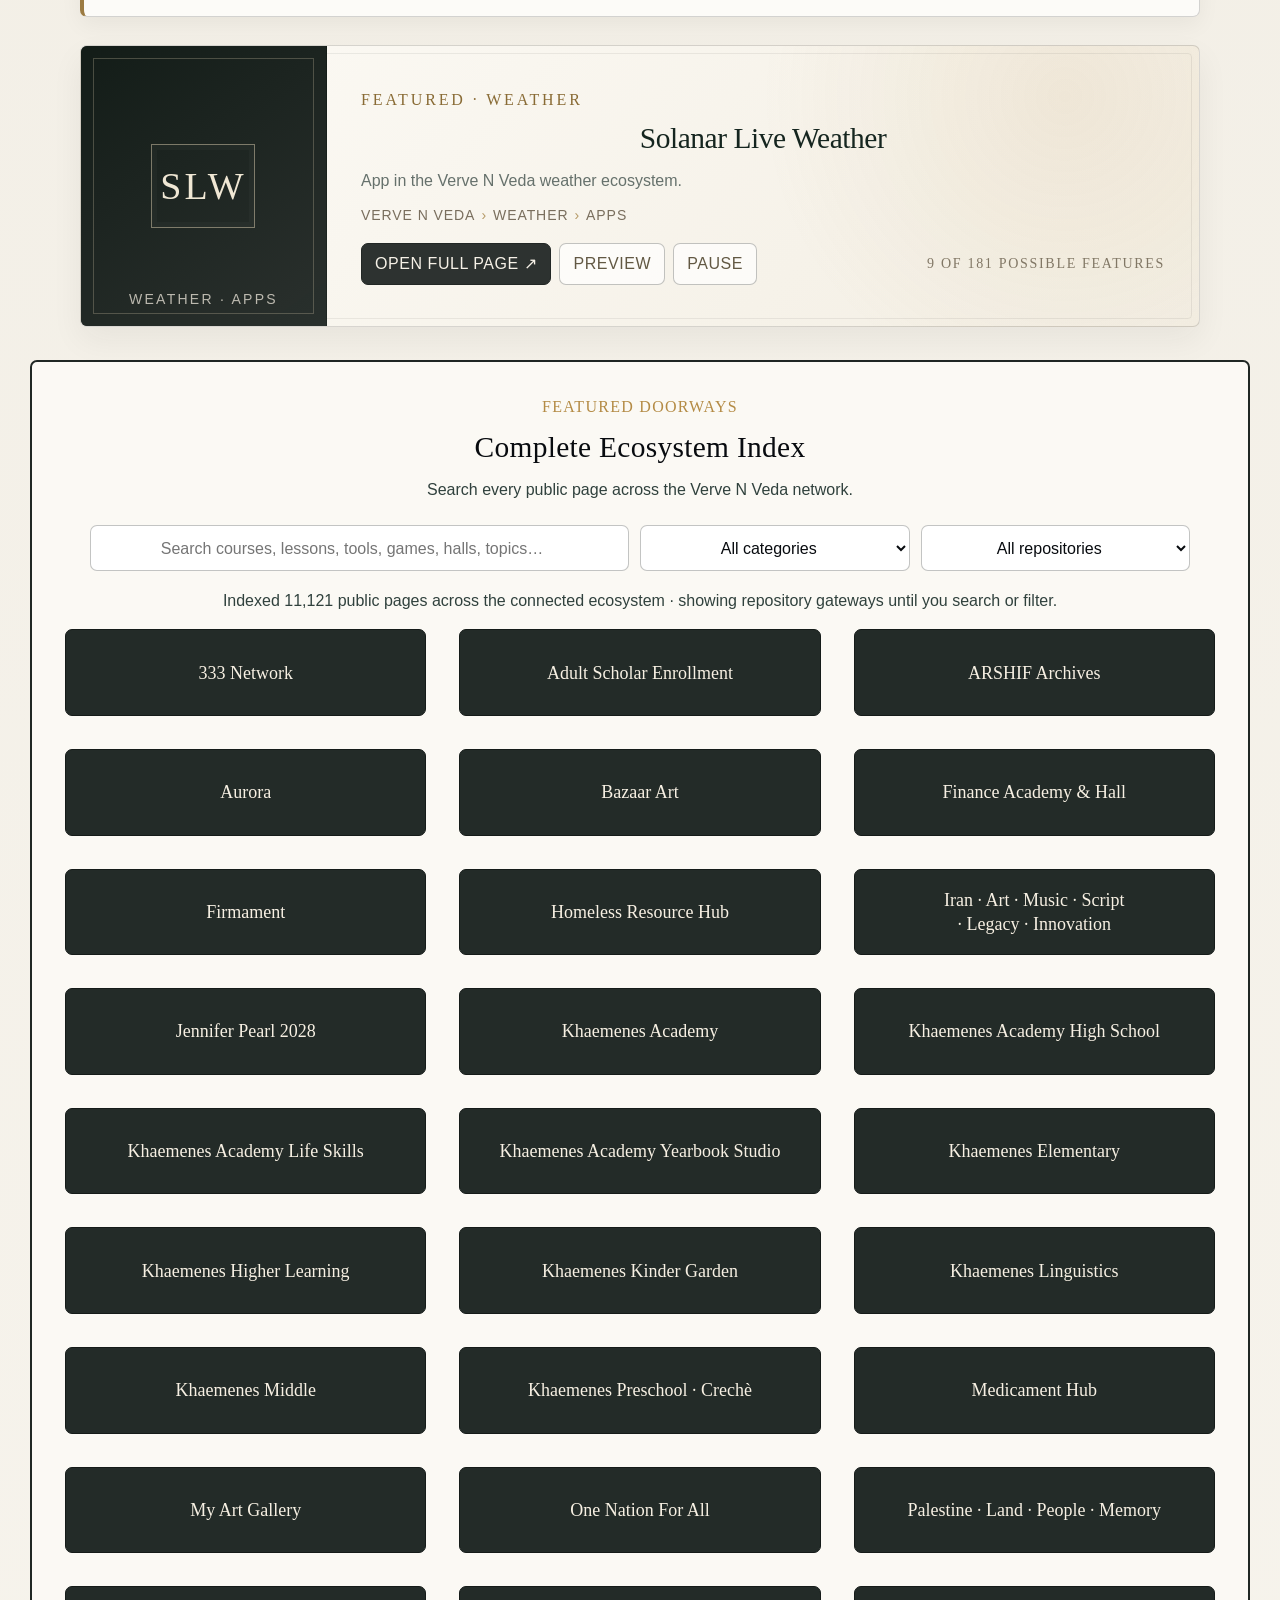
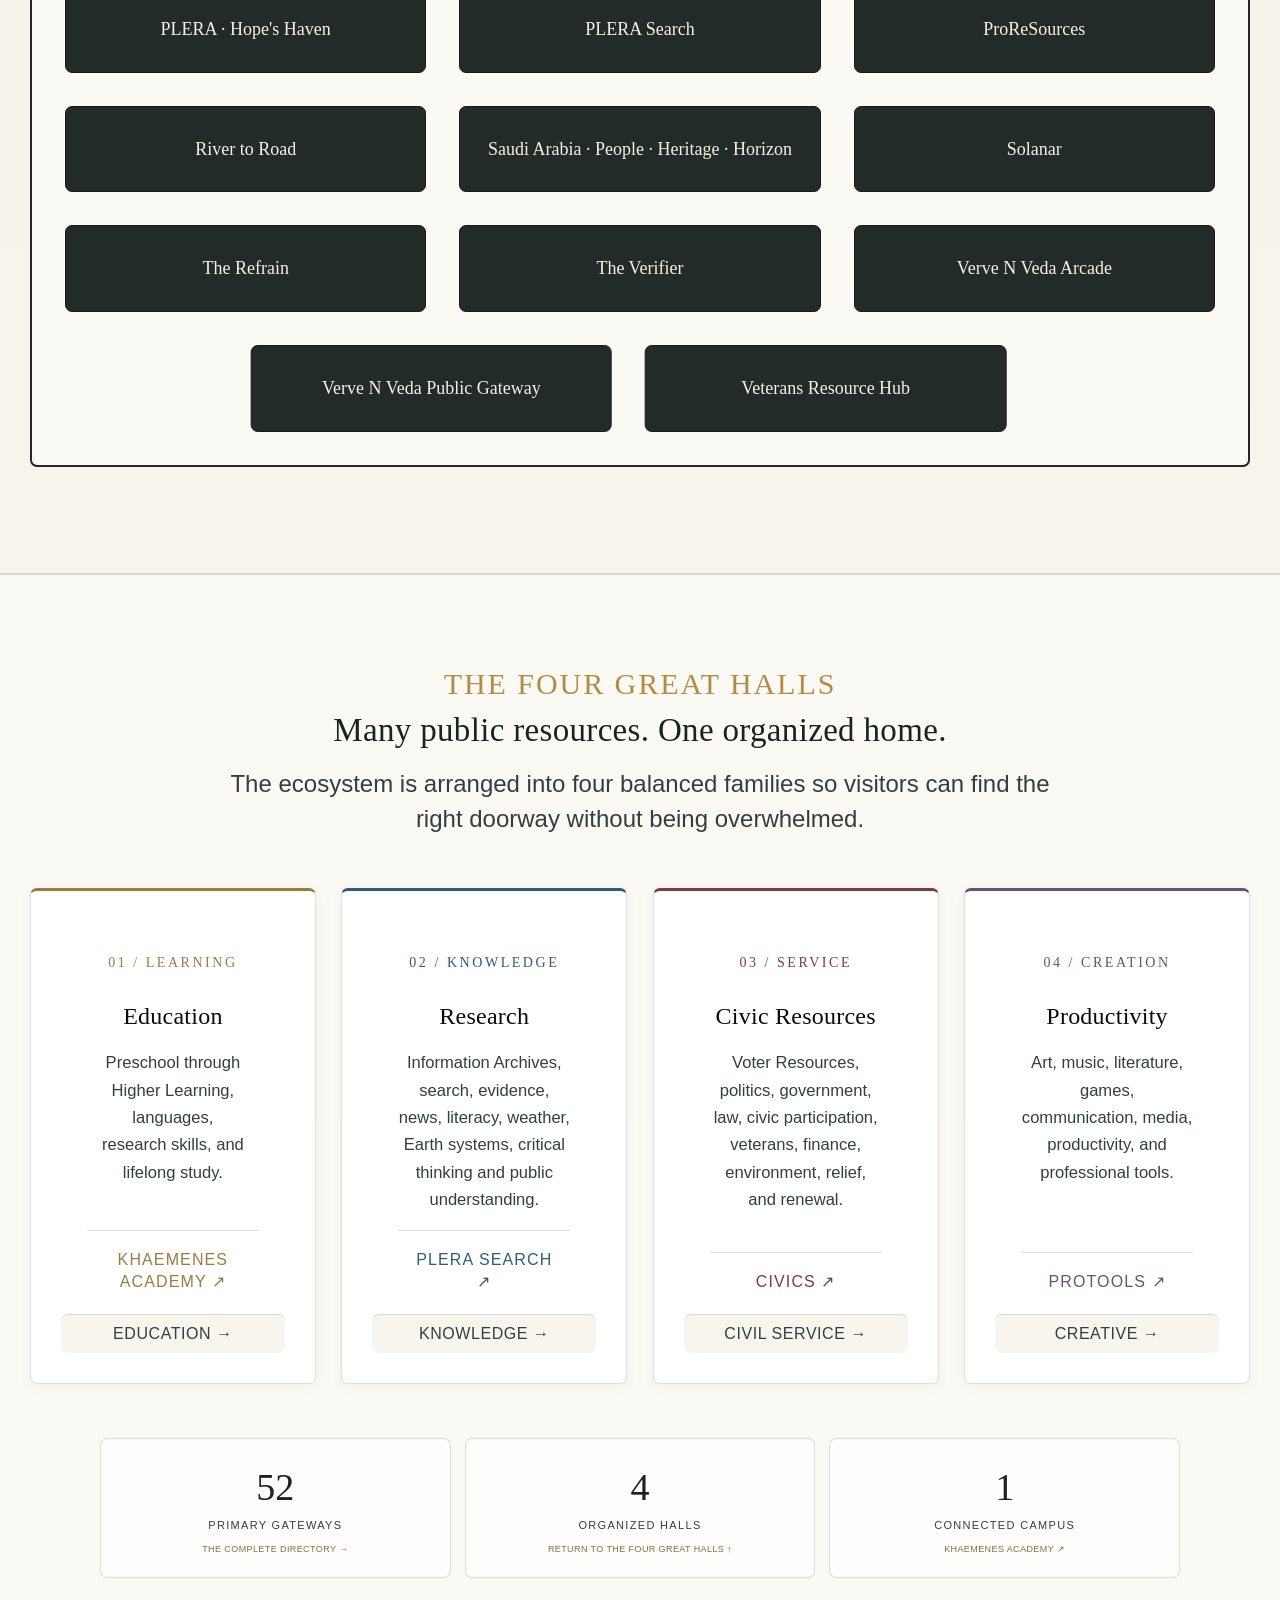
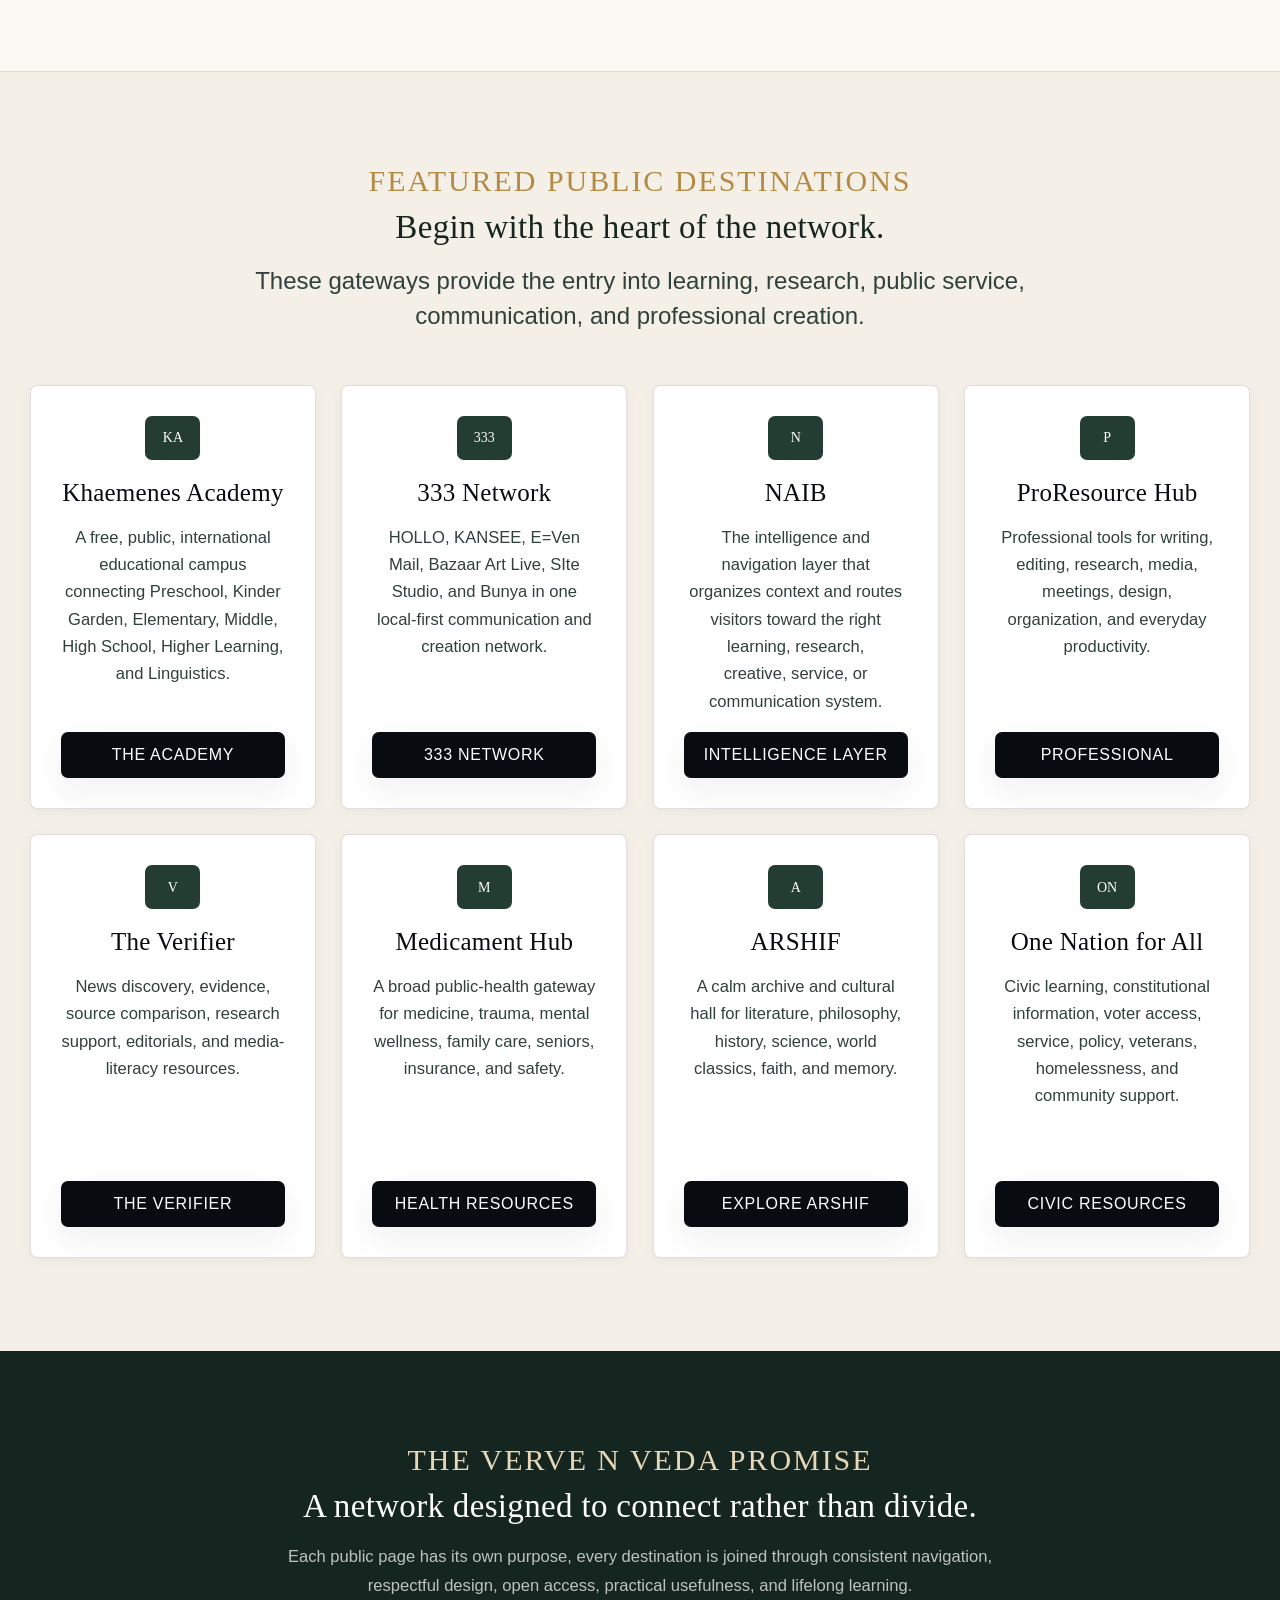
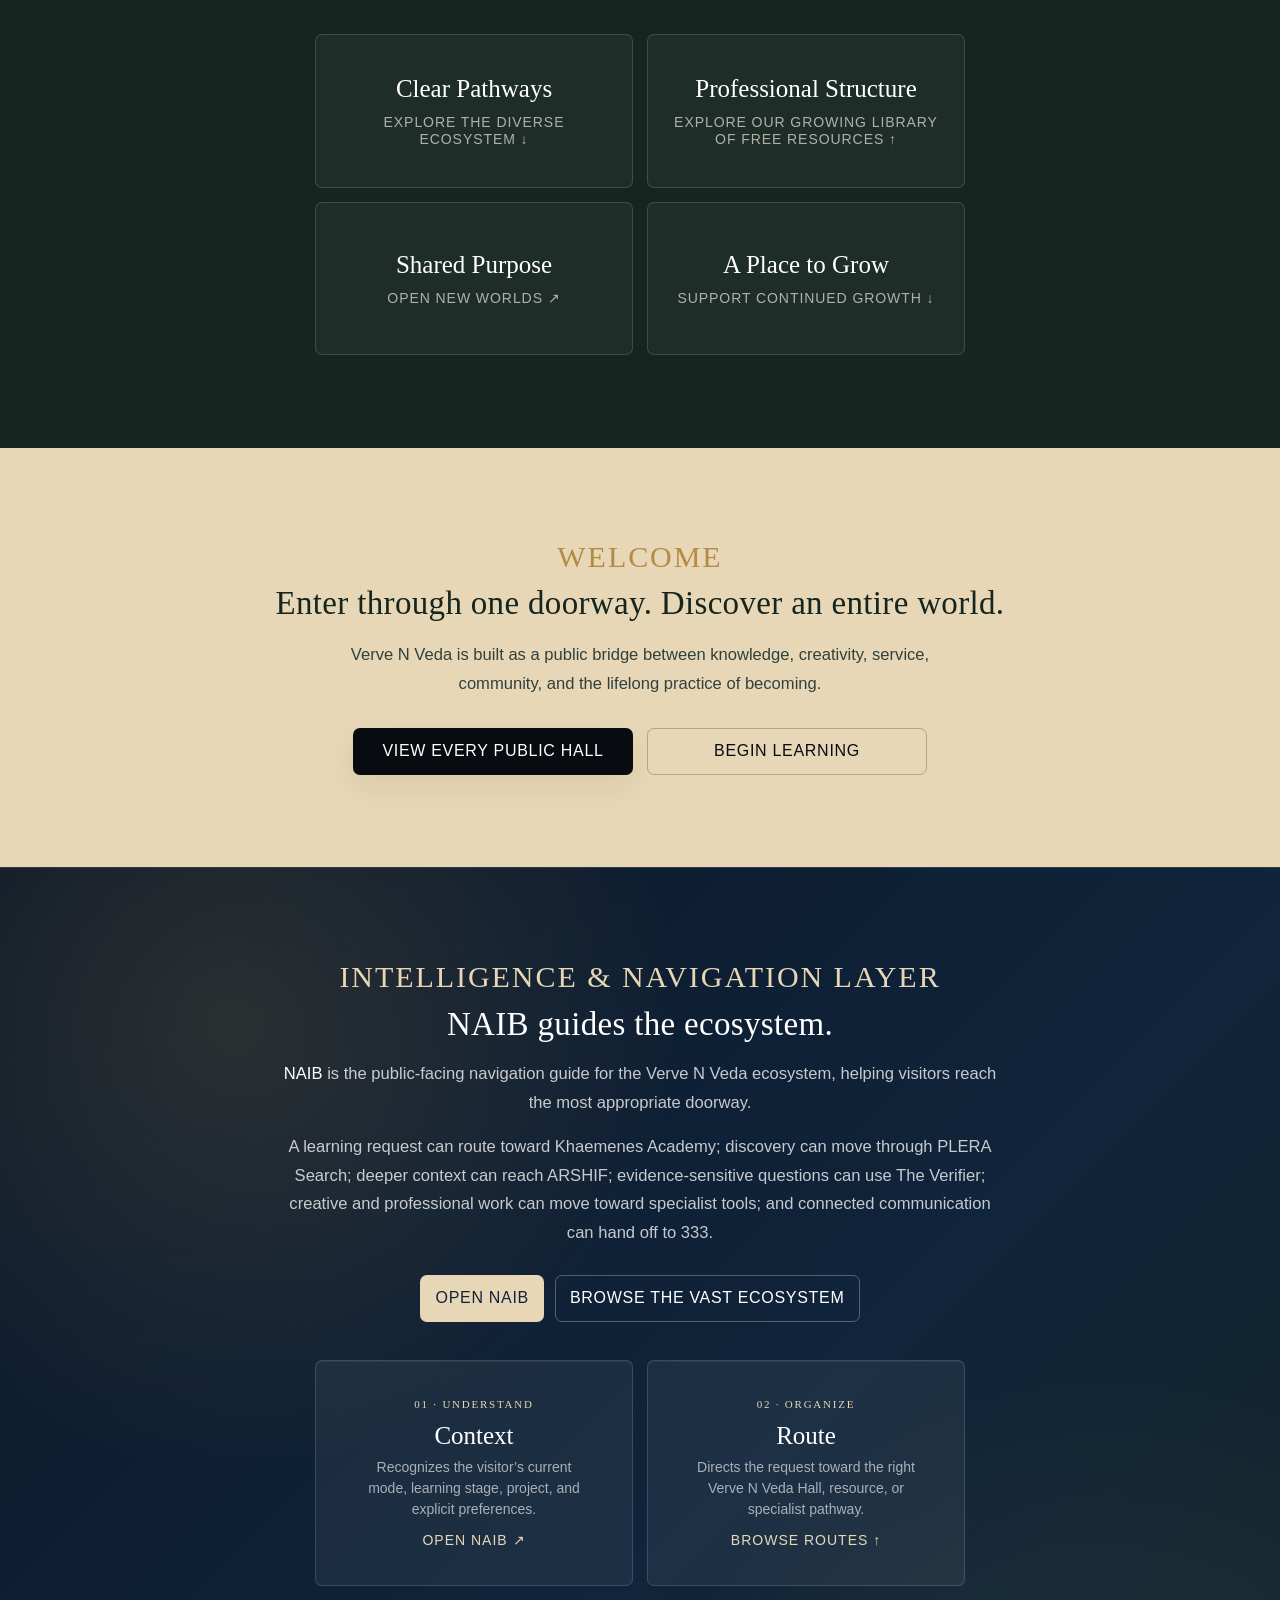
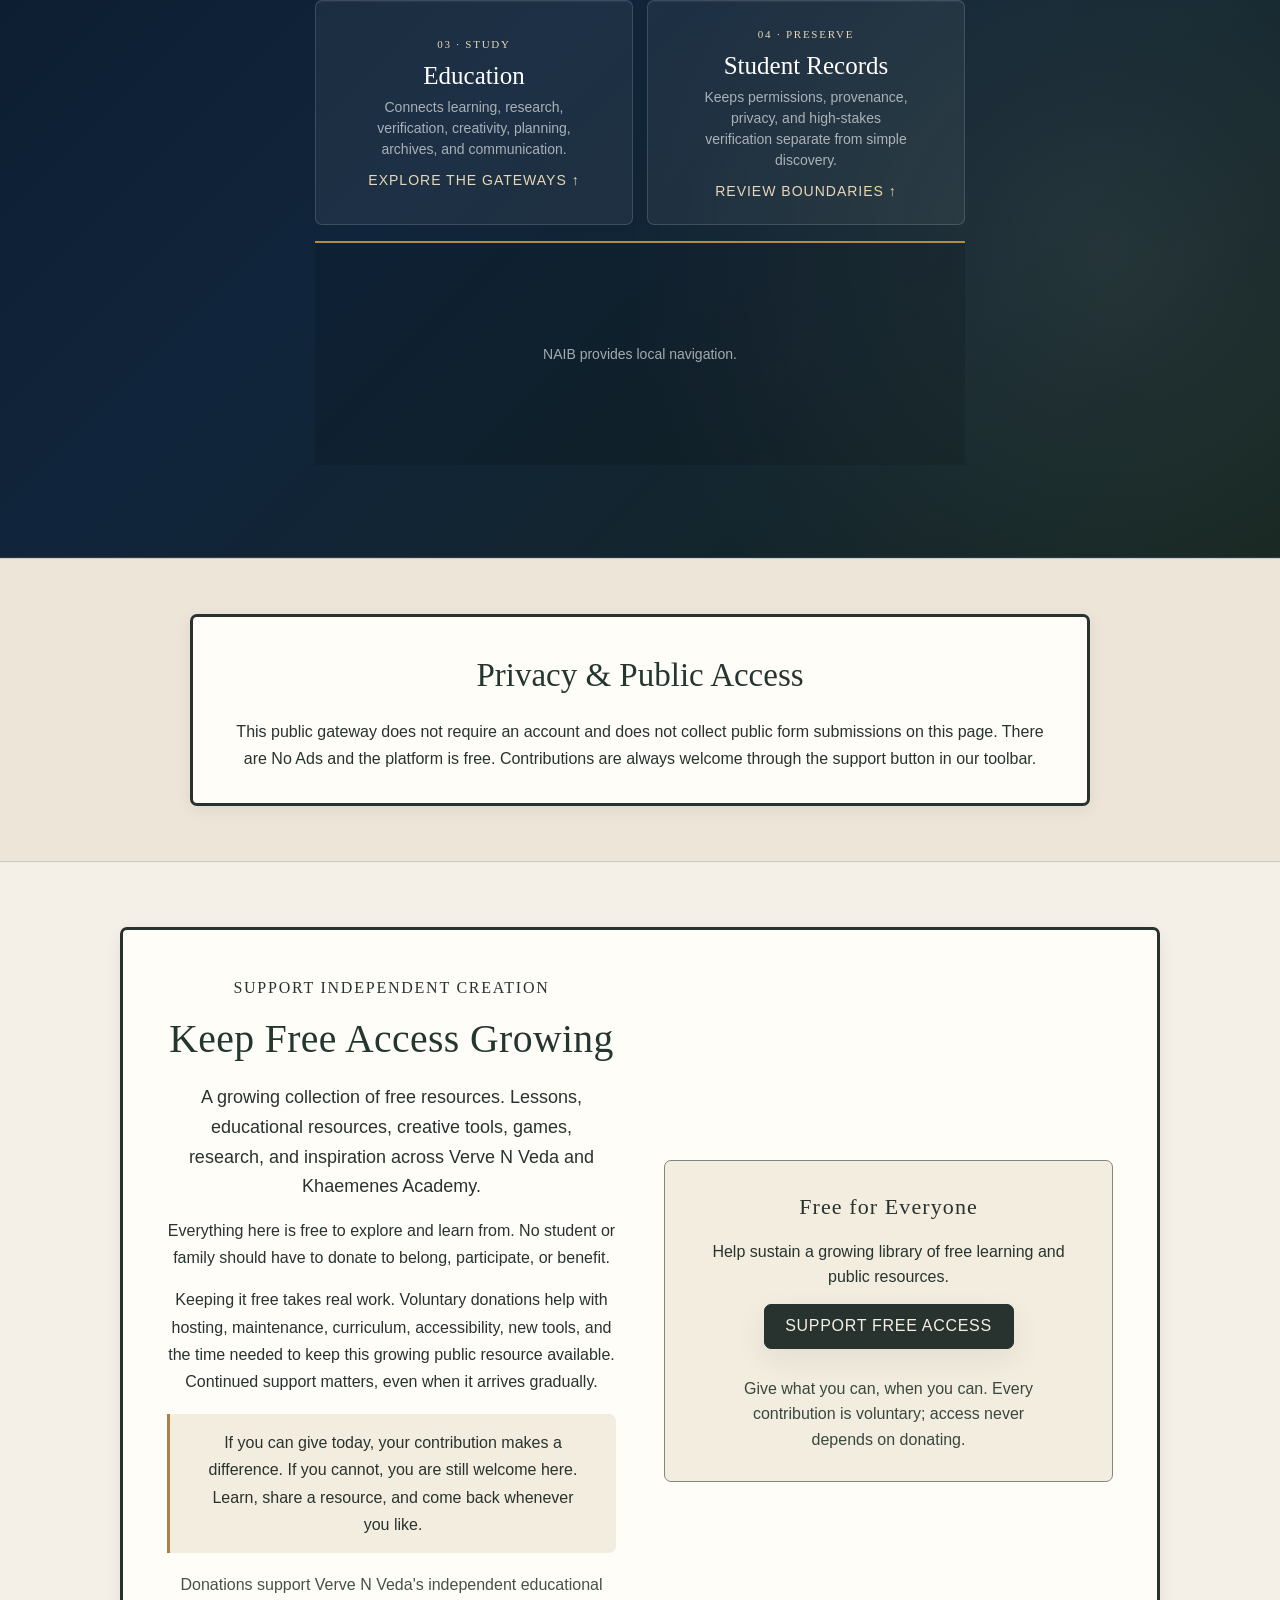
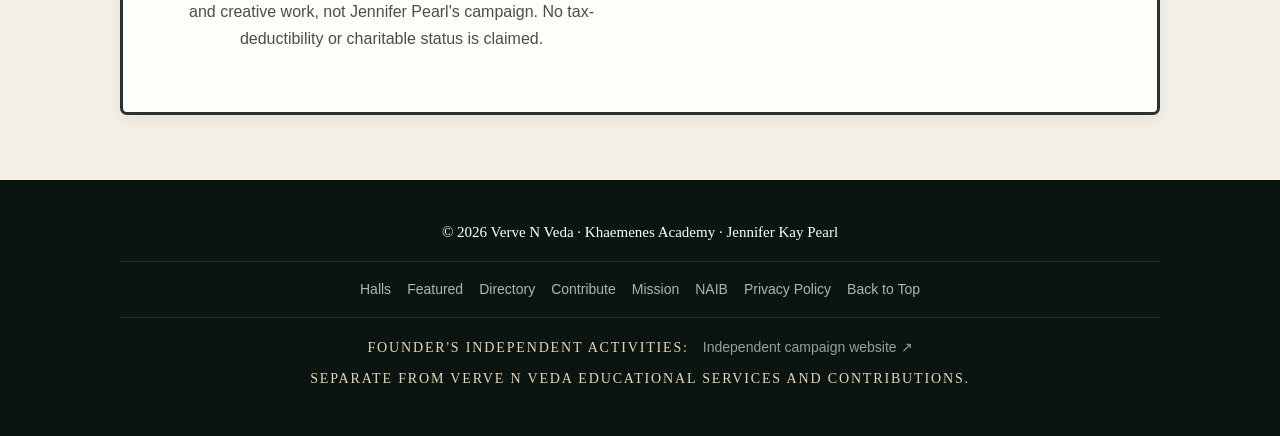
==== commit 16faca6a: "sync(front-door): use locally mirrored gateway icon assets" ====
--- a/index.html
+++ b/index.html
@@ -109,8 +109,8 @@
 
   <link rel="canonical" href="https://vervenveda.com/">
   <link rel="manifest" href="site.webmanifest">
-  <link rel="icon" href="https://vervenveda.github.io/icon-192.png" sizes="192x192" type="image/png">
-  <link rel="apple-touch-icon" href="https://vervenveda.github.io/apple-touch-icon.png">
+  <link rel="icon" href="icon-192.png" sizes="192x192" type="image/png">
+  <link rel="apple-touch-icon" href="apple-touch-icon.png">
   <link rel="stylesheet" href="assets/vervenveda-global-standard.css">
 
   <meta property="og:type" content="website">
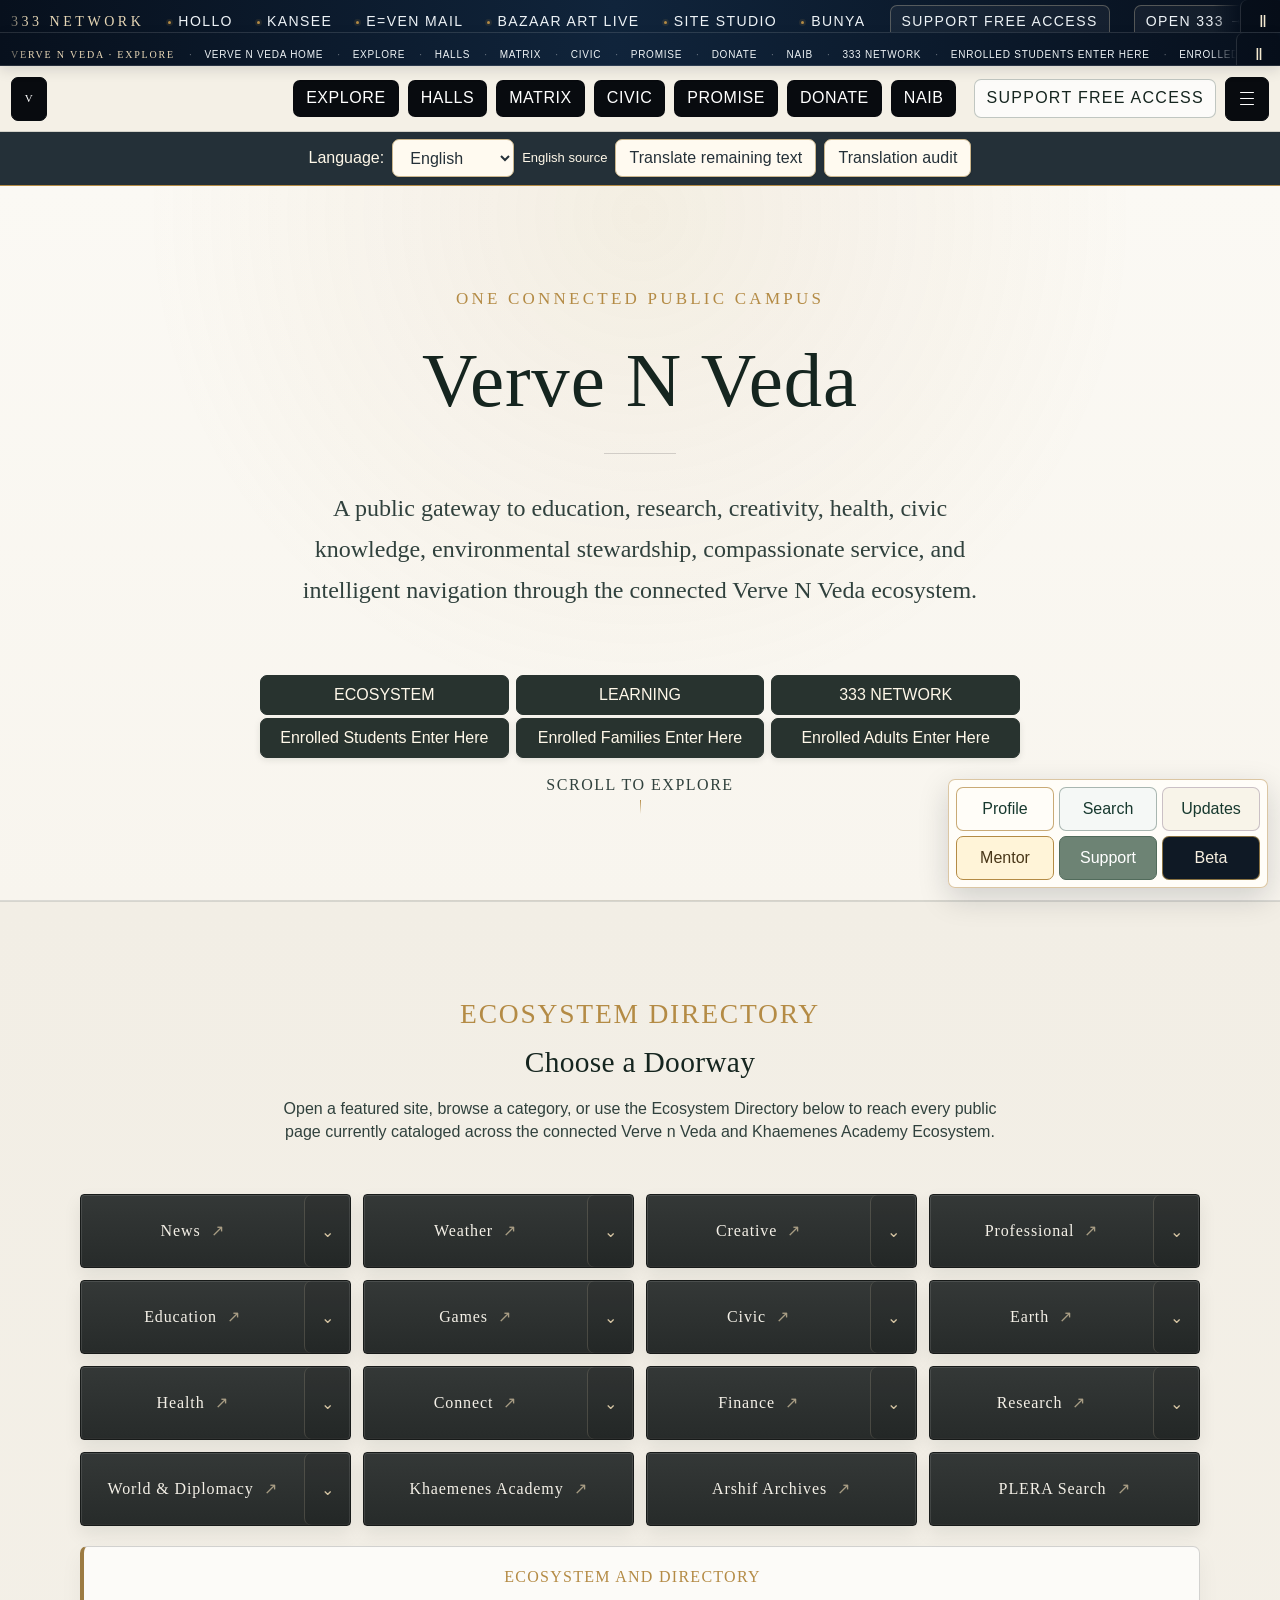
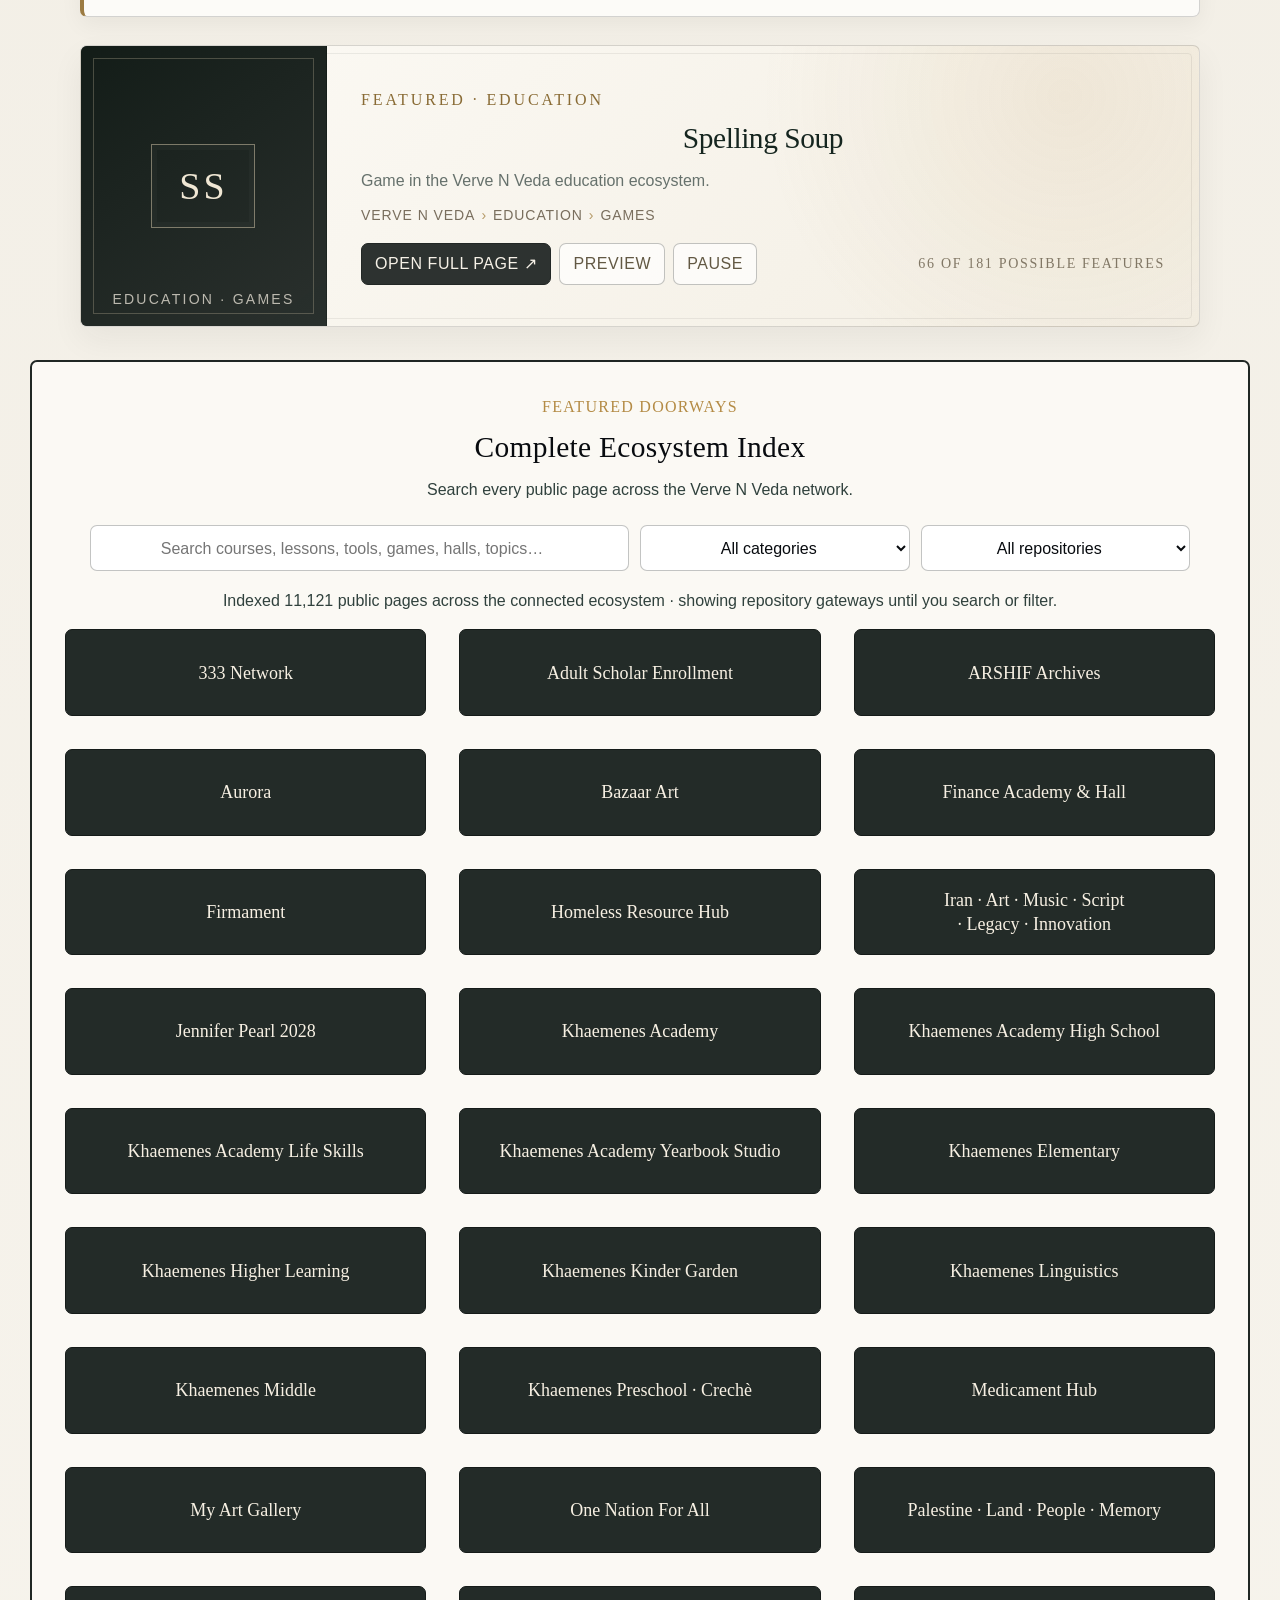
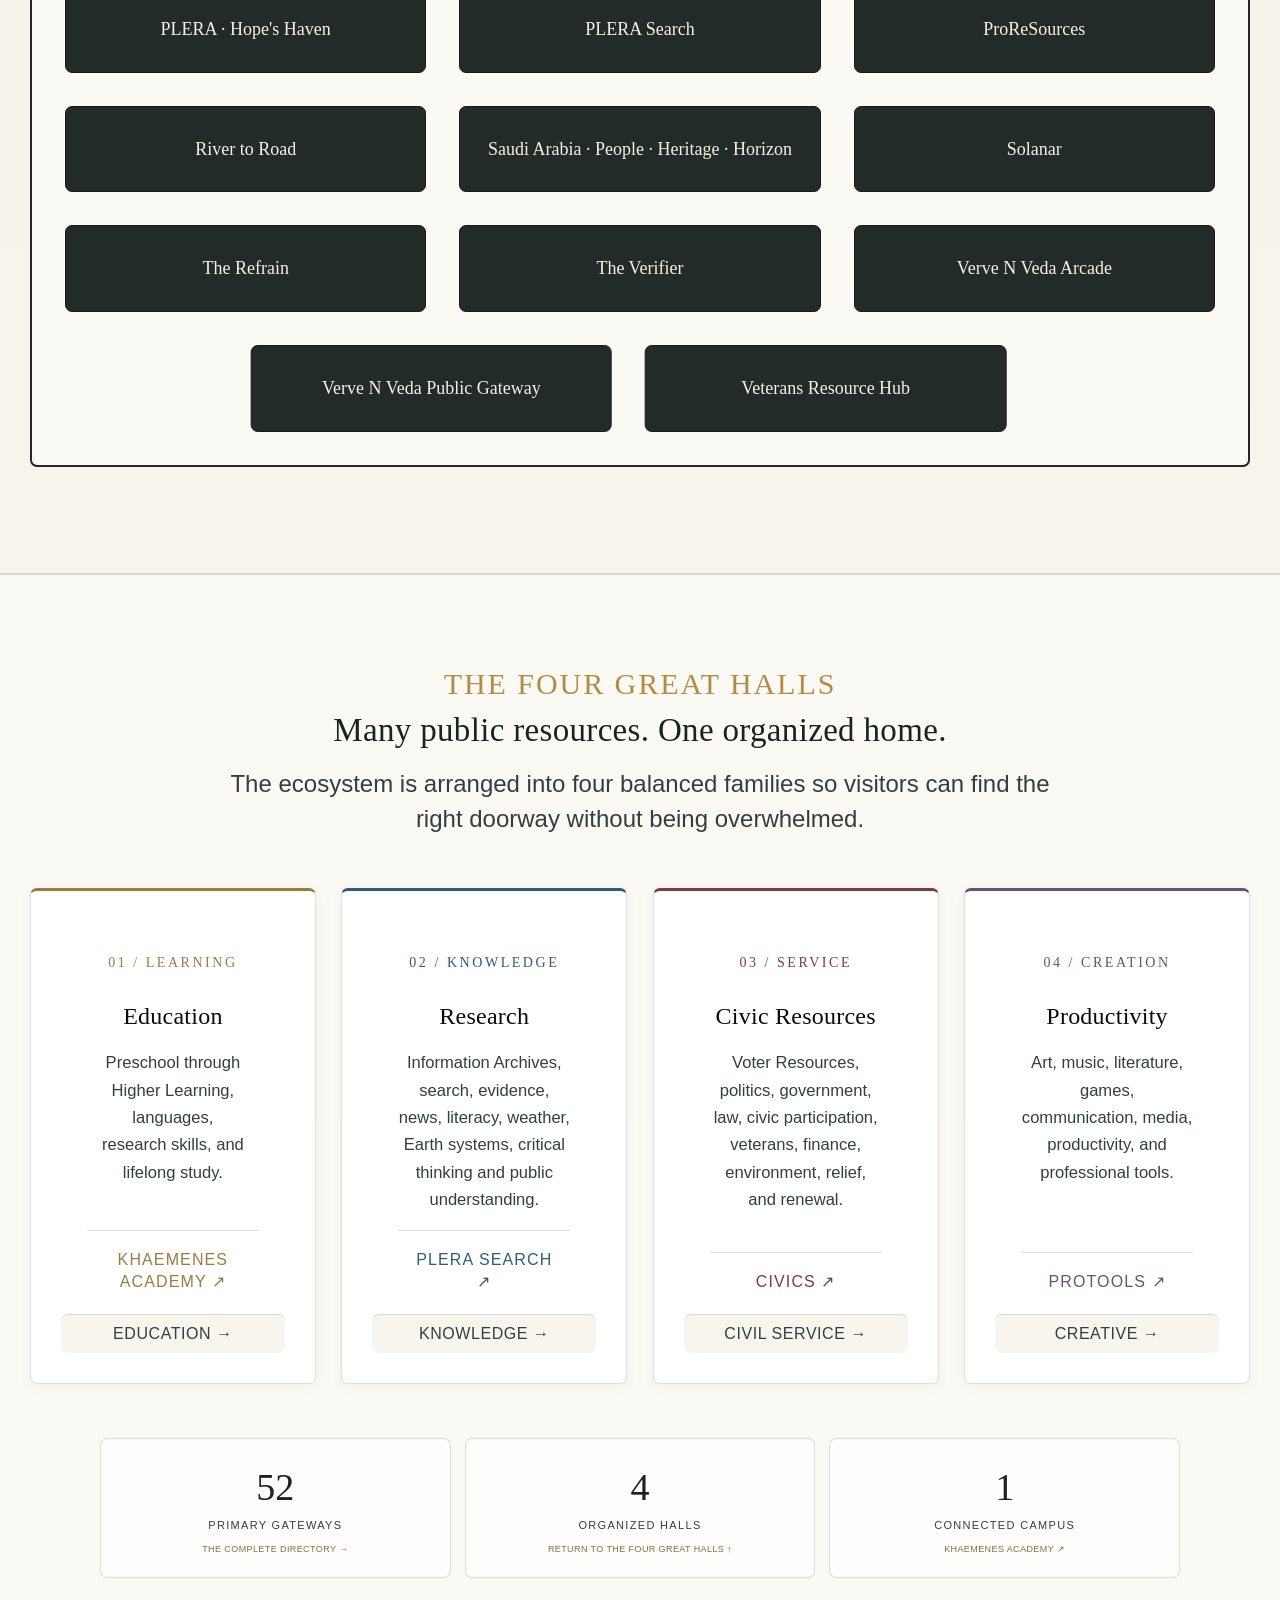
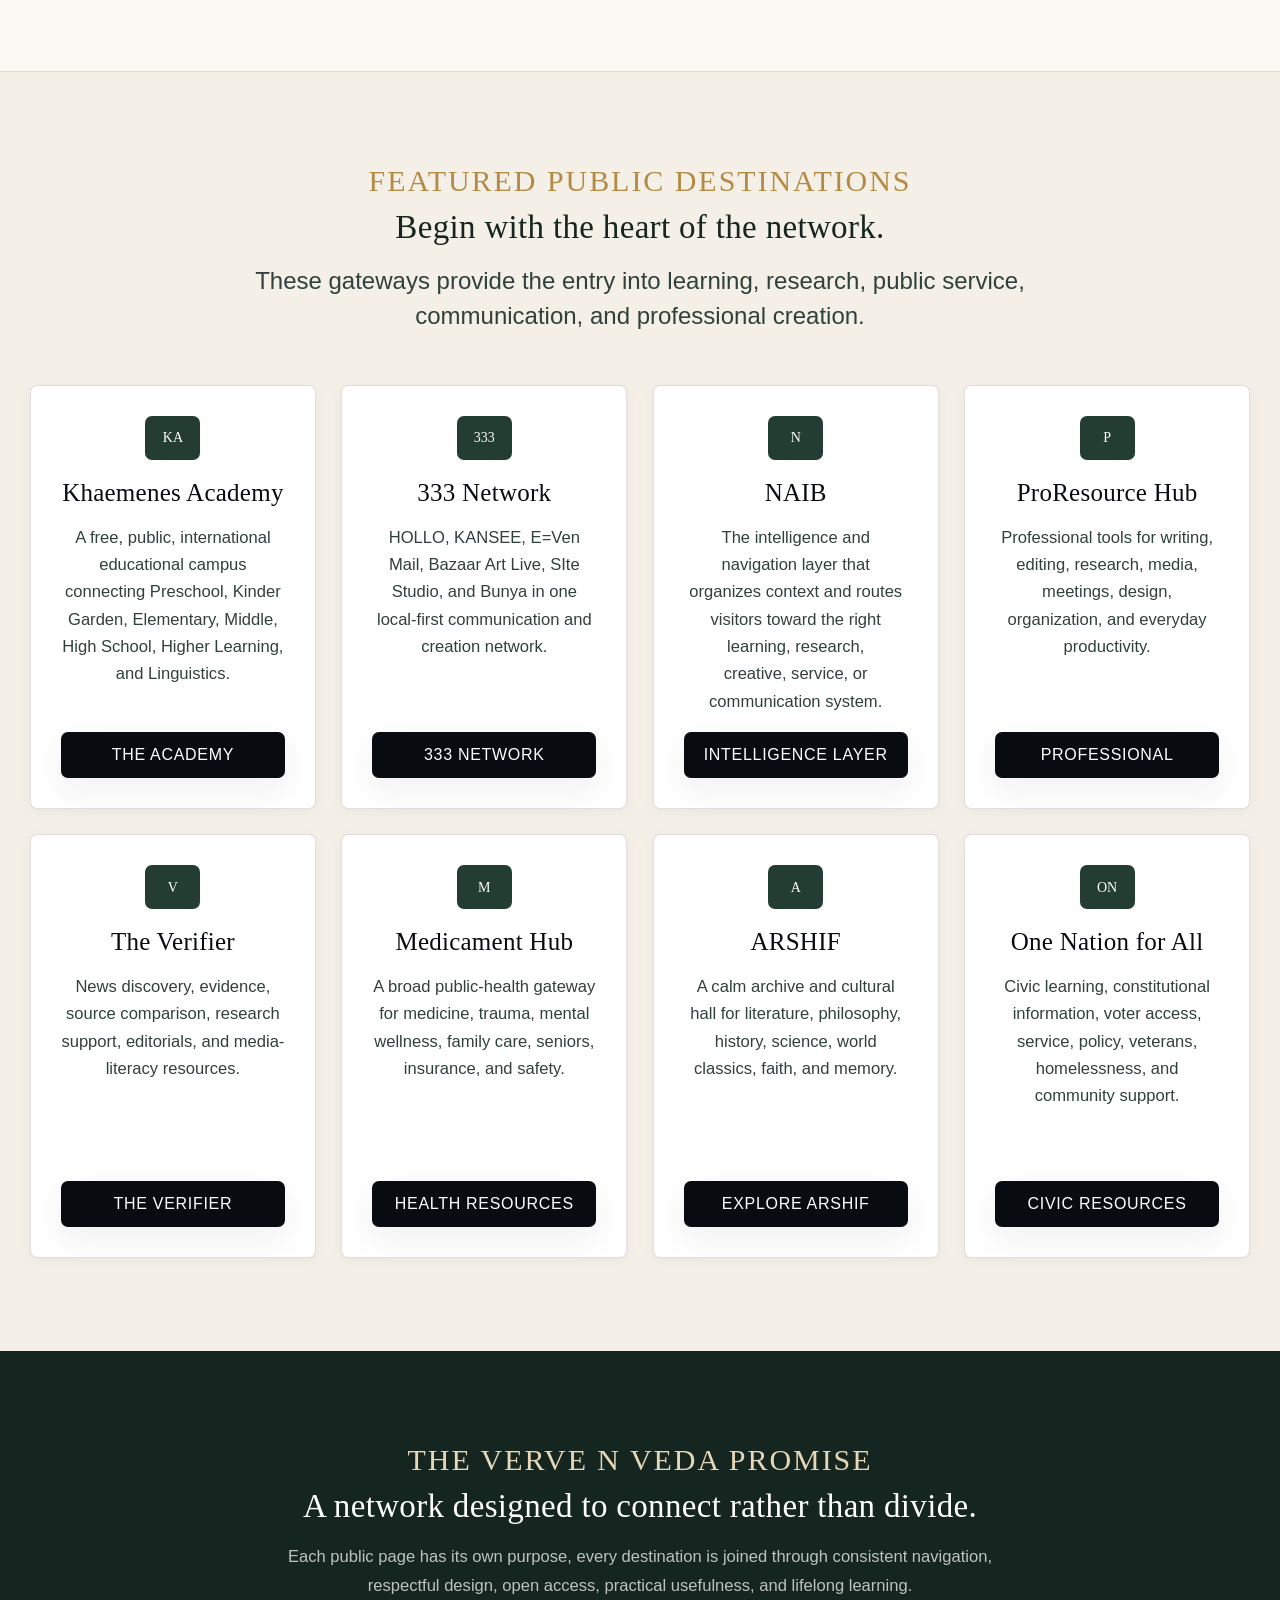
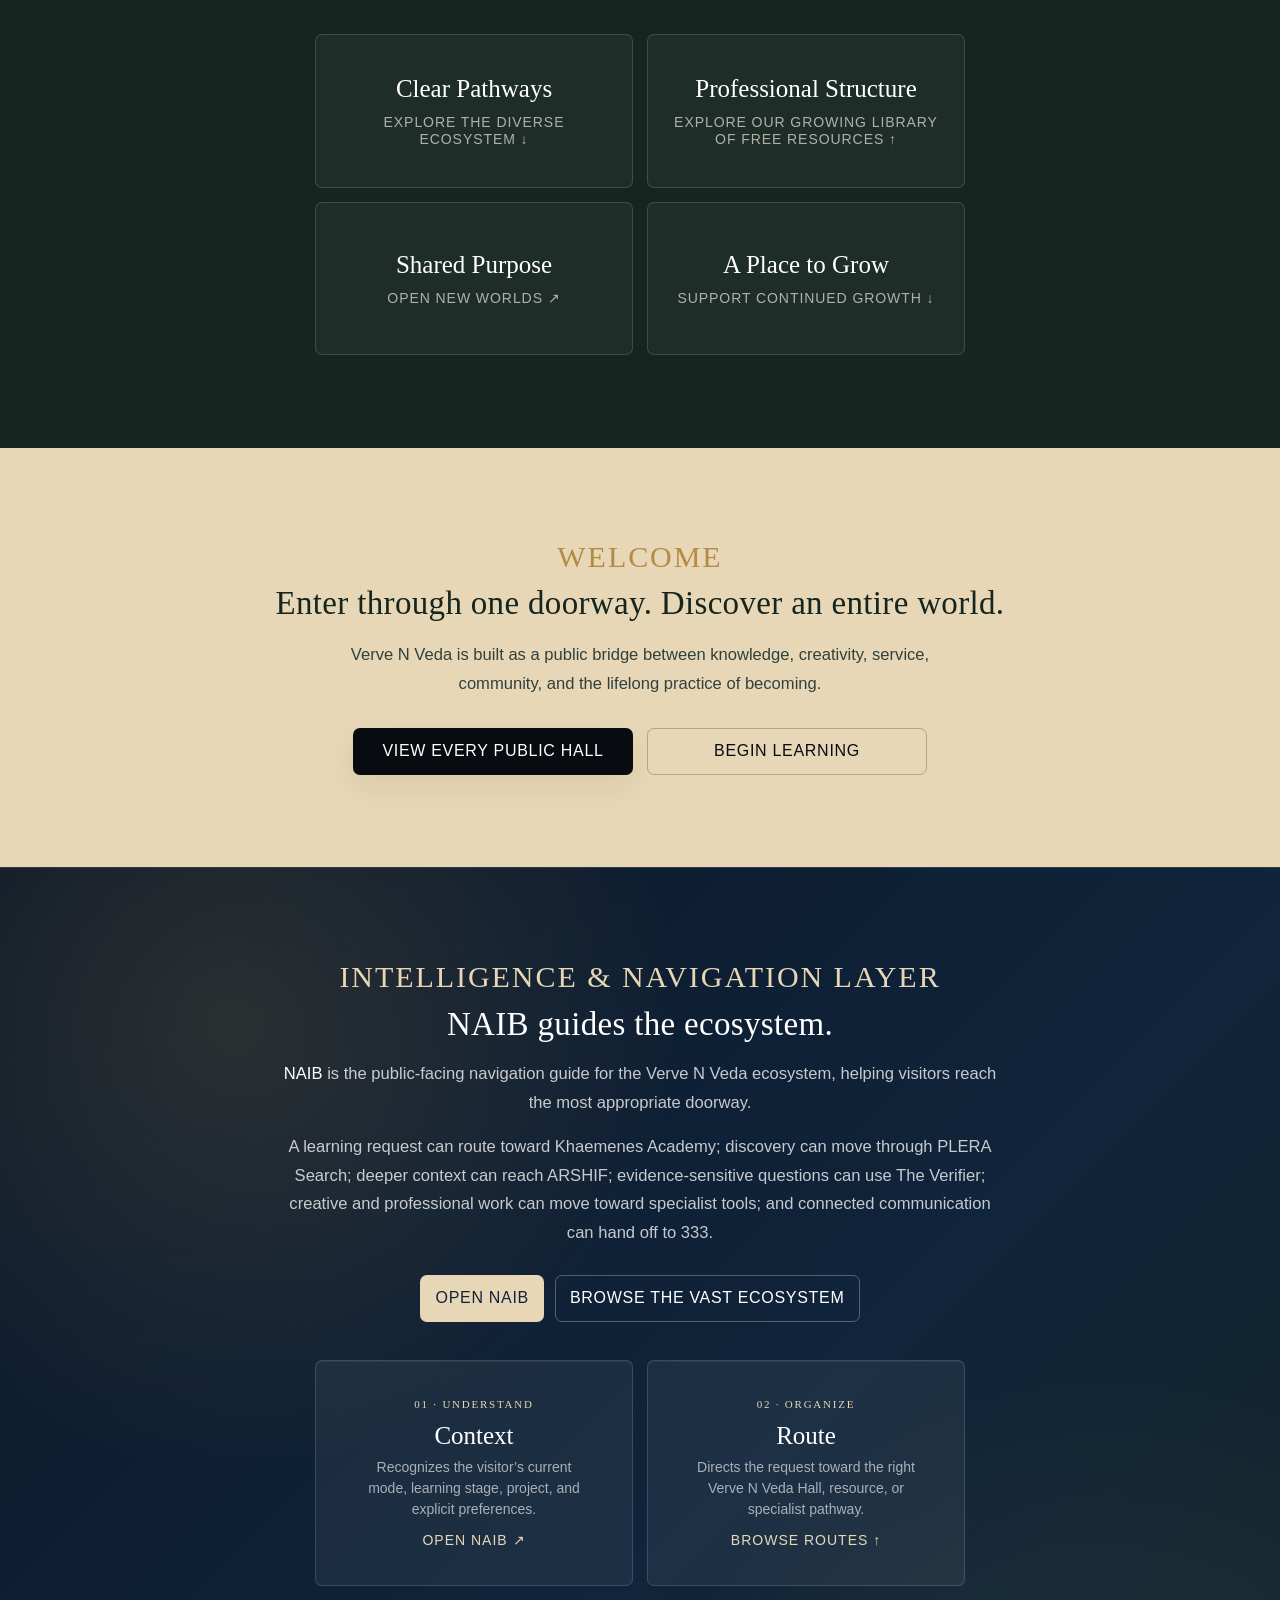
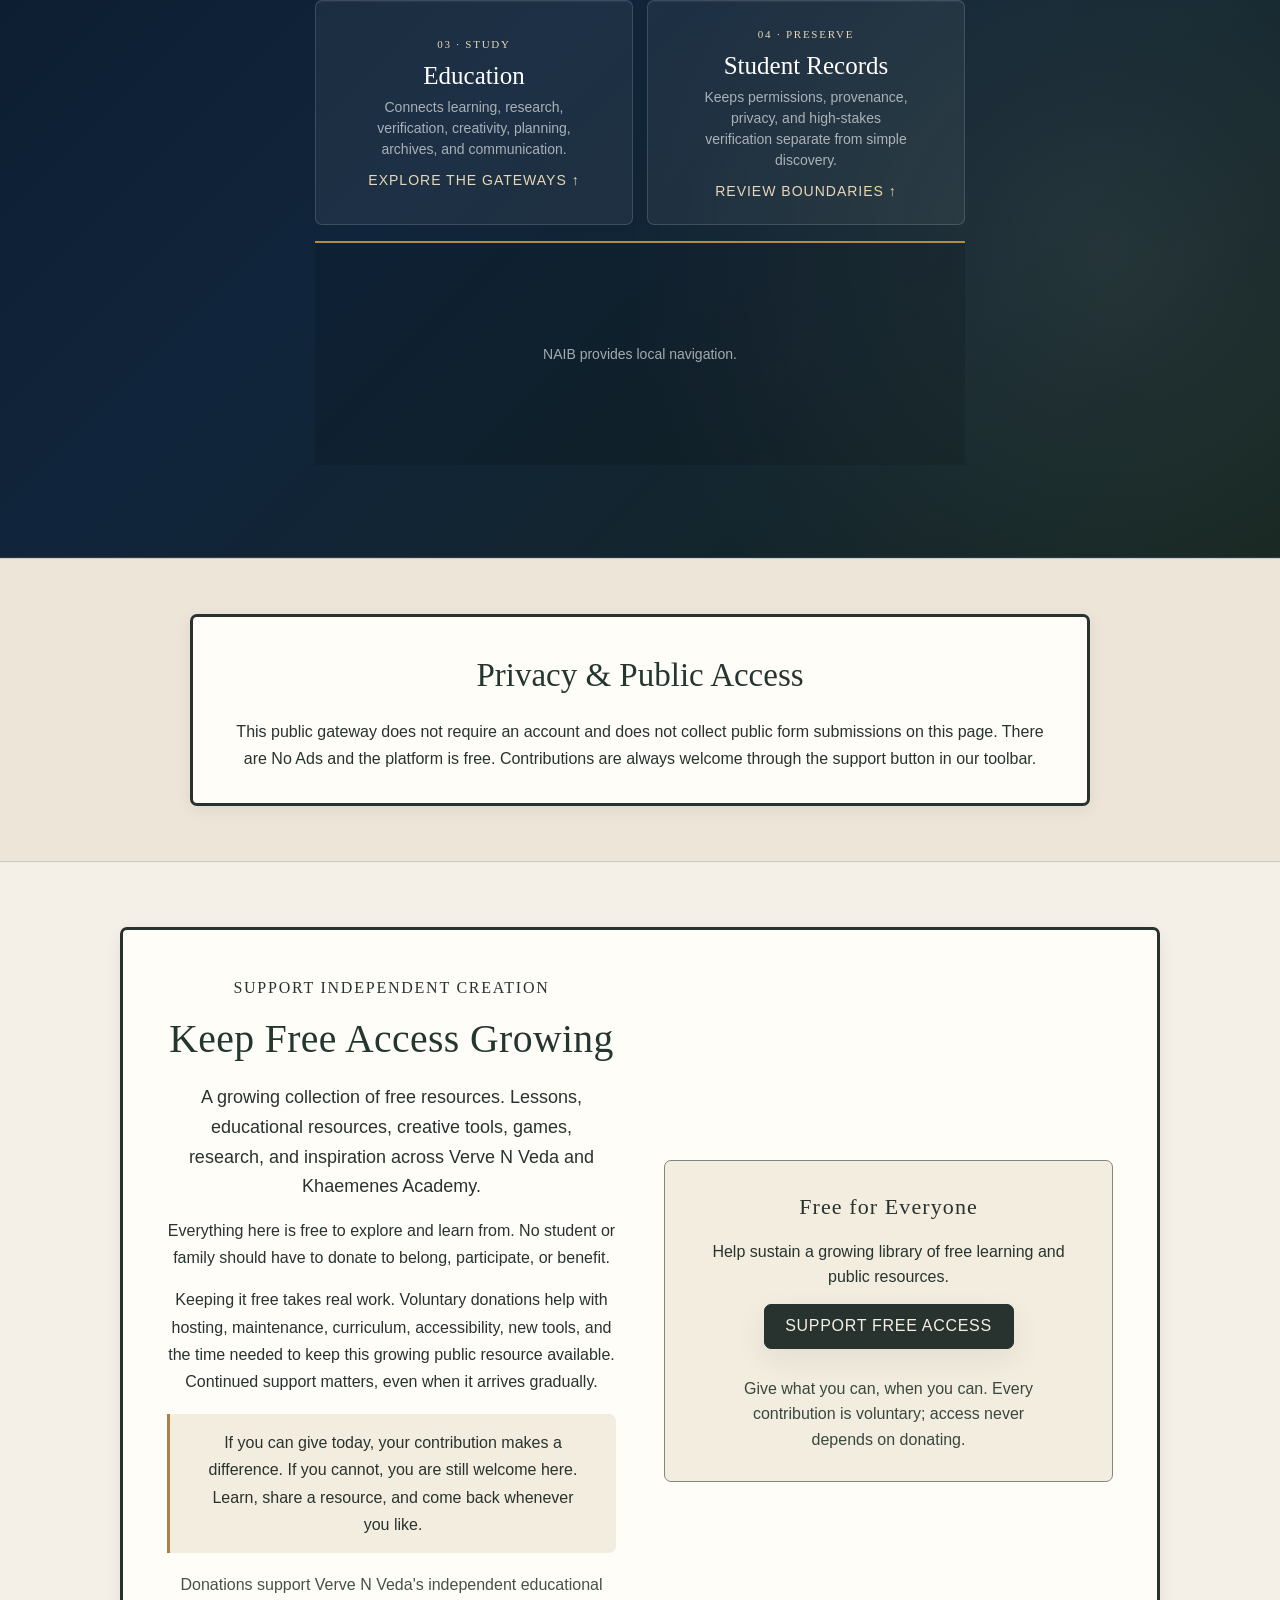
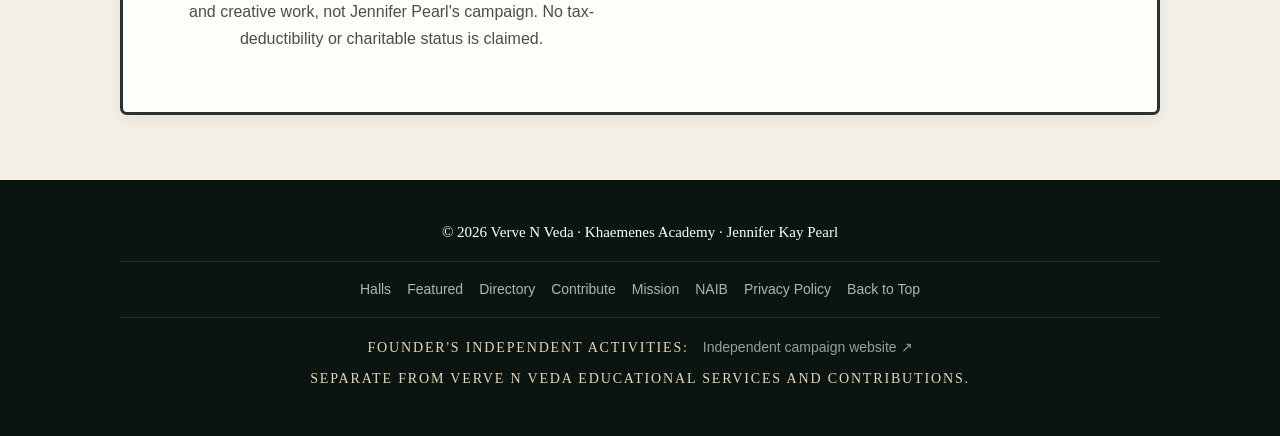
==== commit 69d5d0c2: "fix(front-door): load locally mirrored public ecosystem toolbar" ====
--- a/index.html
+++ b/index.html
@@ -6532,7 +6532,7 @@
 <script>
   window.VNVGatewayBootstrap?.mountTicker();
 </script>
-<script src="https://vervenveda.com/assets/vnv-ecosystem-toolbar.js"></script>
+<script src="assets/vnv-ecosystem-toolbar.js?v=20261116"></script>
 
 <!-- Read-only forensic diagnostics; no script loaded on ordinary visits. -->
 <script id="vnv-gateway-chrome-audit-optin">
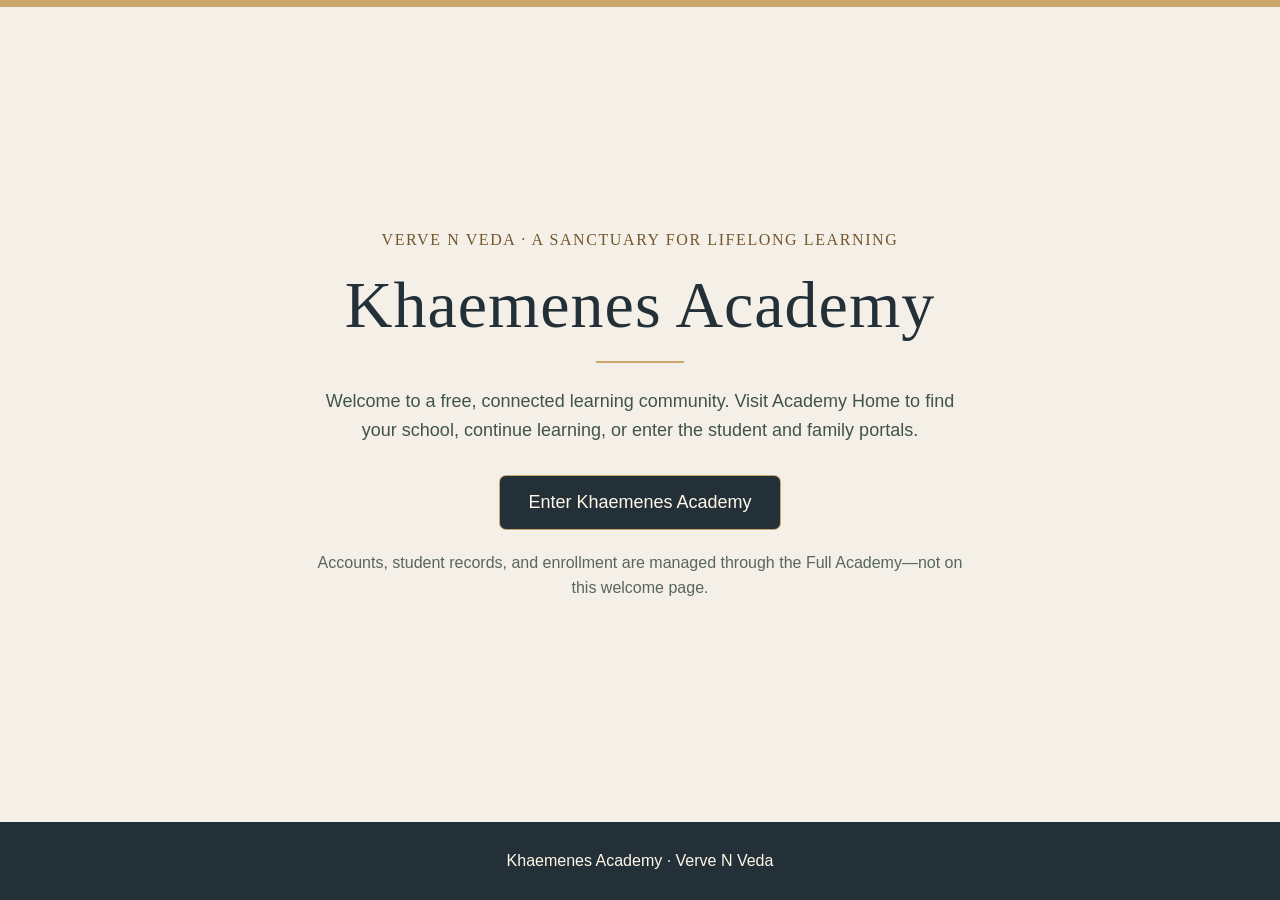
==== commit 0a1ba5a5: "refactor(front-door): one-button Khaemenes Academy welcome linking to Academy Home" ====
--- a/index.html
+++ b/index.html
@@ -1,6548 +1,41 @@
 <!doctype html>
 <html lang="en">
 <head>
-  <!-- Opt-in only: capture early chrome changes before the first page render. -->
-  <script id="vnv-gateway-early-refresh-trace">
-  (()=>{"use strict";
-    if(new URLSearchParams(location.search).get("chrome_audit")!=="1")return;
-    const events=[];const stamp=()=>Math.round(performance.now())+"ms";
-    const names=["networkTicker","vnvTickerAutoPopulate","vnvHeaderAutoPopulate","menuOverlay","vnvEnrichedMenuOverlay","vnvEcosystemUtilityDock","vnv-language-rail"];
-    const trace=note=>{events.push(stamp()+" "+note);if(events.length>70)events.shift()};
-    const describe=node=>{
-      if(node.nodeType!==1)return "";
-      if(names.includes(node.id))return node.id;
-      if(node.matches?.(".site-header"))return "site-header";
-      for(const id of names)if(node.querySelector?.("#"+id))return id;
-      if(node.querySelector?.(".site-header"))return "site-header";
-      return "";
-    };
-    const observer=new MutationObserver(records=>{
-      for(const r of records){
-        if(r.type!=="childList")continue;
-        for(const node of r.addedNodes){const name=describe(node);if(name)trace("ADDED "+name)}
-        for(const node of r.removedNodes){const name=describe(node);if(name)trace("REMOVED "+name)}
-      }
-    });
-    observer.observe(document.documentElement,{subtree:true,childList:true});
-    trace("Early observer installed");
-    document.addEventListener("DOMContentLoaded",()=>trace("DOMContentLoaded"),{once:true});
-    window.addEventListener("load",()=>trace("window load"),{once:true});
-    window.addEventListener("pageshow",()=>trace("pageshow"));
-    window.VNVEarlyRefreshTrace=Object.freeze({events:()=>events.slice(),stop:()=>observer.disconnect()});
-  })();
-  </script>
-  <!-- Presentation-only gateway bootstrap: layout reservation and idempotent mounts.
-       No STOS authority, storage, account access, or network reporting. -->
-  <style id="vnv-gateway-bootstrap-layout">
-    :root{--vnv-gateway-autoticker-reserve:33px;--vnv-gateway-language-reserve:54px}
-    body > #vnvGatewayAutoTickerSlot{
-      height:var(--vnv-gateway-autoticker-reserve);min-height:var(--vnv-gateway-autoticker-reserve);
-      width:100%;background:#101b2b;box-sizing:border-box;overflow:hidden;
-    }
-    body > #vnv-language-rail{
-      box-sizing:border-box;width:100%;min-height:var(--vnv-gateway-language-reserve);
-      padding:7px 16px 8px;background:#243038;border-bottom:1px solid #b48b45;
-    }
-    body > .site-header{top:calc(var(--ticker-height,33px) + var(--vnv-gateway-autoticker-reserve))!important}
-    @media print{#vnvGatewayAutoTickerSlot{display:none!important}}
-  </style>
-  <script id="vnv-gateway-bootstrap-controller">
-  (()=>{"use strict";
-    if(window.VNVGatewayBootstrap)return;
-    const state={ticker:"pending",language:"reserved",toolbar:"pending",faults:[]};
-    const report=(name,reason)=>{state.faults.push(name+": "+reason);if(state.faults.length>12)state.faults.shift()};
-    function mountTicker(){
-      const existing=document.getElementById("vnvTickerAutoPopulate");
-      const slot=document.getElementById("vnvGatewayAutoTickerSlot");
-      if(existing){slot?.remove();state.ticker="existing";return existing}
-      if(state.ticker==="mounting")return null;
-      if(!window.VNV_TICKER?.autoPopulate){state.ticker="unavailable";report("auto ticker","engine unavailable");return null}
-      state.ticker="mounting";
-      try{
-        const ticker=window.VNV_TICKER.autoPopulate({
-          before:".site-header",label:"Verve N Veda · Explore",
-          ariaLabel:"Verve N Veda page links",
-          pauseKey:"VNV_GATEWAY_AUTOTICKER_PAUSED",cleanLegacy:false,
-          exclude:[
-            "#vnvTickerAutoPopulate a","#networkTicker a","[data-vnv-ticker-ignore]",
-            "a[download]",".skip-link",".ticker-control",".vnv-ticker-control",
-            "[aria-label*='logout' i]","[aria-label*='sign out' i]"
-          ]
-        });
-        if(ticker?.isConnected){slot?.remove();state.ticker="mounted";return ticker}
-        // The reserved strip remains in place on failure so the hero doesn't jump.
-        state.ticker="fallback";report("auto ticker","no ticker mounted");return null;
-      }catch(e){state.ticker="fallback";report("auto ticker",String(e?.message||"mount failed").slice(0,100));return null}
-    }
-    function verify(){
-      const native=document.getElementById("networkTicker");
-      const auto=document.getElementById("vnvTickerAutoPopulate");
-      const header=document.querySelector("body > .site-header");
-      const language=document.getElementById("vnv-language-rail");
-      const dock=document.getElementById("vnvEcosystemUtilityDock");
-      state.language=language?.firstElementChild?"mounted":language?"reserved":"missing";
-      state.toolbar=dock?"mounted":"unavailable";
-      const geometry=[native,auto||document.getElementById("vnvGatewayAutoTickerSlot"),header,language]
-        .map(el=>el?Math.round(el.getBoundingClientRect().height):null);
-      const duplicates={
-        native:document.querySelectorAll("#networkTicker").length,
-        auto:document.querySelectorAll("#vnvTickerAutoPopulate").length,
-        header:document.querySelectorAll("body > .site-header").length,
-        rail:document.querySelectorAll("#vnv-language-rail").length,
-        toolbar:document.querySelectorAll("#vnvEcosystemUtilityDock").length
-      };
-      return {version:"1.0.0",ticker:state.ticker,language:state.language,
-        toolbar:state.toolbar,geometry,duplicates,faults:state.faults.slice()};
-    }
-    window.VNVGatewayBootstrap=Object.freeze({version:"1.0.0",mountTicker,verify});
-  })();
-  </script>
-  <meta charset="utf-8">
-  <meta name="viewport" content="width=device-width,initial-scale=1">
-  <meta name="description" content="Verve N Veda — an elegant public gateway to education, research, civic resources, health, professional tools, art, music, weather, wellbeing, community service, and the NAIB intelligence navigation layer.">
-  <meta name="theme-color" content="#f4f0e7">
-  <meta name="color-scheme" content="light">
-  <meta name="referrer" content="strict-origin-when-cross-origin">
-  <meta http-equiv="Permissions-Policy" content="camera=(), microphone=(), geolocation=(), payment=(), usb=(), browsing-topics=()">
-  <meta name="robots" content="index,follow">
-  <title>Verve N Veda | Public Gateway</title>
-
-  <link rel="canonical" href="https://vervenveda.com/">
-  <link rel="manifest" href="site.webmanifest">
-  <link rel="icon" href="icon-192.png" sizes="192x192" type="image/png">
-  <link rel="apple-touch-icon" href="apple-touch-icon.png">
-  <link rel="stylesheet" href="assets/vervenveda-global-standard.css">
-
-  <meta property="og:type" content="website">
-  <meta property="og:title" content="Verve N Veda | Public Gateway">
-  <meta property="og:description" content="A connected public campus for lifelong education, research, creativity, public service, community growth, and intelligent navigation through NAIB.">
-  <meta property="og:url" content="https://vervenveda.com/">
-  <meta property="og:site_name" content="Verve N Veda">
-
-  <style>
-    :root{
-      --paper:#f4f0e7;
-      --paper-bright:#fbf9f4;
-      --white:#ffffff;
-      --ink:#080b0f;
-      --ink-soft:#30413d;
-      --forest:#243d33;
-      --forest-deep:#15251f;
-      --gold:#b48b45;
-      --gold-pale:#e7d7b6;
-      --navy:#10243b;
-      --line:rgba(18,23,19,.14);
-      --line-strong:rgba(18,23,19,.25);
-      --shadow:0 22px 55px rgba(27,34,29,.09);
-      --shadow-small:0 11px 33px rgba(27,34,29,.07);
-      --max:1222px;
-      --radius:7px;
-      --radius-lg:7px;
-      --muted:#66716c;
-      --ticker-height:33px;
-      --header-height:66px;
-      --sticky-stack:calc(var(--ticker-height) + var(--header-height));
-      --display:"Iowan Old Style","Palatino Linotype",Palatino,Baskerville,Georgia,serif;
-      --ceremonial:Cinzel,Aboreto,"Iowan Old Style","Palatino Linotype",Palatino,Georgia,serif;
-      --sans:"Brandon Grotesque","Avenir Next",Avenir,Montserrat,"Segoe UI",Arial,sans-serif;
-    }
-
-    *,*::before,*::after{box-sizing:border-box}
-    html{
-      scroll-behavior:smooth;
-      scroll-padding-top:calc(var(--sticky-stack) + 18px);
-    }
-    body{
-      margin:0;
-      min-width:300px;
-      overflow-x:hidden;
-      color:var(--ink);
-      background:var(--paper);
-      font-family:var(--sans);
-      font-size:18px;
-      line-height:1.62;
-      font-weight:400;
-      text-align:center;
-      -webkit-font-smoothing:antialiased;
-      text-rendering:optimizeLegibility;
-    }
-    body.menu-open{overflow:hidden}
-    a{color:inherit;text-decoration:none}
-    button,input,select{font:inherit}
-    button{cursor:pointer}
-    img,svg,canvas,video{display:block;max-width:100%}
-    p,h1,h2,h3,strong,small,span,a,button{overflow-wrap:anywhere}
-    [hidden]{display:none!important}
-    ::selection{background:var(--gold-pale);color:var(--ink)}
-    :focus-visible{outline:3px solid var(--gold);outline-offset:3px}
-    .shell{width:min(calc(100% - 48px),var(--max));margin-inline:auto}
-    .visually-hidden{
-      position:absolute!important;
-      width:1px!important;height:1px!important;
-      padding:0!important;margin:-1px!important;
-      overflow:hidden!important;clip:rect(0,0,0,0)!important;
-      white-space:nowrap!important;border:0!important;
-    }
-
-    .skip-link{
-      position:fixed;top:9px;left:9px;z-index:4000;
-      transform:translateY(-170%);
-      padding:9px 14px;border-radius:var(--radius);
-      color:#fff;background:var(--ink);
-    }
-    .skip-link:focus{transform:none}
-
-    /* 333 NETWORK TICKER — one exact height, one exact rhythm */
-    .network-ticker{
-      position:sticky;top:0;z-index:1500;
-      height:var(--ticker-height);
-      display:grid;
-      grid-template-columns:minmax(0,1fr) 40px;
-      overflow:hidden;
-      color:#f4ead1;
-      background:linear-gradient(90deg,#07101d,#10243b 48%,#07101d);
-      border-bottom:1px solid rgba(255,255,255,.13);
-      box-shadow:0 4px 14px rgba(6,15,27,.15);
-    }
-    .network-ticker-viewport{
-      min-width:0;
-      overflow:hidden;
-      -webkit-mask-image:linear-gradient(90deg,transparent 0,#000 27px,#000 calc(100% - 27px),transparent 100%);
-      mask-image:linear-gradient(90deg,transparent 0,#000 27px,#000 calc(100% - 27px),transparent 100%);
-    }
-    .network-ticker-track{
-      width:max-content;
-      height:100%;
-      display:flex;
-      align-items:center;
-      white-space:nowrap;
-      animation:networkTickerMove 26s linear infinite;
-      will-change:transform;
-    }
-    .network-ticker:hover .network-ticker-track,
-    .network-ticker:focus-within .network-ticker-track,
-    .network-ticker[data-paused="true"] .network-ticker-track{
-      animation-play-state:paused;
-    }
-    .network-ticker-set{
-      height:100%;
-      display:flex;
-      align-items:center;
-      gap:24px;
-      padding-inline:11px;
-    }
-    .network-ticker-label{
-      flex:0 0 auto;
-      color:var(--gold-pale);
-      font-family:var(--ceremonial);
-      font-size:11px;
-      font-weight:444;
-      letter-spacing:.25em;
-      text-transform:uppercase;
-    }
-    .network-ticker-app,
-    .network-ticker-call{
-      min-height:24px;
-      display:inline-flex;
-      align-items:center;
-      gap:7px;
-      flex:0 0 auto;
-      color:#eef3f7;
-      font-size:11px;
-      font-weight:444;
-      letter-spacing:.1em;
-      text-transform:uppercase;
-      white-space:nowrap;
-    }
-    .network-ticker-app::before{
-      content:"";
-      width:3px;height:3px;
-      border-radius:50%;
-      background:var(--gold);
-      box-shadow:0 0 0 2px rgba(180,139,69,.13);
-    }
-    .network-ticker-app:hover,
-    .network-ticker-call:hover{
-      color:#fff;
-      text-decoration:underline;
-      text-underline-offset:3px;
-    }
-    .network-ticker-call{
-      padding:4px 11px;
-      border:1px solid rgba(231,215,182,.3);
-      border-radius:7px;
-      background:rgba(255,255,255,.05);
-    }
-    .ticker-control{
-      width:44px;height:var(--ticker-height);
-      display:grid;place-items:center;
-      border:0;border-left:1px solid rgba(255,255,255,.13);
-      color:#f4ead1;background:rgba(0,0,0,.14);
-      font-size:11px;
-    }
-    .ticker-control:hover{background:rgba(255,255,255,.09)}
-    @keyframes networkTickerMove{
-      from{transform:translateX(0)}
-      to{transform:translateX(-50%)}
-    }
-
-
-    /* ADMIN GATE — local creative front gate; server auth remains separate */
-    .admin-entry{
-      position:absolute;
-      left:12px;
-      top:50%;
-      z-index:6;
-      transform:translateY(-50%);
-      width:22px;
-      height:22px;
-      display:inline-grid;
-      place-items:center;
-      padding:0;
-      border:1px solid #7f1717;
-      border-radius:50%;
-      color:transparent;
-      background:radial-gradient(circle at 35% 35%,#e55b5b 0%,#c93434 45%,#951c1c 100%);
-      box-shadow:0 6px 18px rgba(126,25,25,.24);
-      font-size:0;
-      line-height:0;
-    }
-    .admin-entry:hover,.admin-entry:focus-visible{
-      background:linear-gradient(180deg,#dc4545,#a92323);
-      box-shadow:0 9px 24px rgba(126,25,25,.3);
-    }
-    .site-header{position:sticky}
-    .header-inner{padding-left:33px}
-    .header-actions{
-      justify-self:end;
-      display:flex;
-      align-items:center;
-      gap:9px;
-    }
-    .header-support{
-      min-height:33px;
-      display:inline-flex;
-      align-items:center;
-      justify-content:center;
-      padding:7px 11px;
-      border:1px solid rgba(36,61,51,.28);
-      border-radius:7px;
-      color:var(--forest-deep);
-      background:rgba(255,255,255,.72);
-      font-size:10px;
-      font-weight:444;
-      letter-spacing:.08em;
-      line-height:1;
-      text-transform:uppercase;
-      white-space:nowrap;
-      transition:background .16s ease,border-color .16s ease,transform .16s ease;
-    }
-    .header-support:hover,
-    .header-support:focus-visible{
-      background:#fff;
-      border-color:var(--forest);
-      transform:translateY(-1px);
-    }
-    @media(max-width:940px){
-      .header-support{font-size:9px;padding-inline:9px}
-    }
-    @media(max-width:760px){
-      .header-support span{display:none}
-      .header-support::after{content:"Support"}
-    }
-
-    .admin-gate-overlay{
-      position:fixed;
-      inset:0;
-      z-index:5000;
-      display:grid;
-      place-items:center;
-      padding:14px;
-      visibility:hidden;
-      opacity:0;
-      background:rgba(5,10,9,.72);
-      -webkit-backdrop-filter:blur(8px);
-      backdrop-filter:blur(8px);
-      transition:opacity .18s ease,visibility .18s ease;
-    }
-    .admin-gate-overlay.open{visibility:visible;opacity:1}
-    .admin-gate-panel{
-      width:min(100%,470px);
-      max-height:min(760px,calc(100svh - 40px));
-      overflow:auto;
-      padding:30px;
-      border:1px solid rgba(145,31,31,.28);
-      border-top:4px solid #a92323;
-      border-radius:7px;
-      color:var(--ink);
-      background:var(--paper-bright);
-      box-shadow:0 30px 80px rgba(0,0,0,.28);
-      text-align:left;
-    }
-    .admin-gate-top{display:flex;align-items:flex-start;justify-content:space-between;gap:18px}
-    .admin-gate-kicker{
-      color:#9d2626;
-      font-family:var(--ceremonial);
-      font-size:11px;
-      font-weight:444;
-      letter-spacing:.16em;
-      text-transform:uppercase;
-    }
-    .admin-gate-panel h2{margin-top:7px;color:var(--forest-deep);font-size:38px;line-height:1}
-    .admin-gate-panel p{color:var(--ink-soft);font-size:13px;line-height:1.65}
-    .admin-gate-close{
-      width:36px;height:36px;flex:0 0 36px;
-      border:1px solid var(--line-strong);border-radius:7px;
-      color:var(--ink);background:#fff;font-size:21px;
-    }
-    .admin-gate-form{display:grid;gap:13px;margin-top:22px}
-    .admin-gate-form label{font-size:11px;font-weight:444;letter-spacing:.08em;text-transform:uppercase}
-    .admin-code-row{display:grid;grid-template-columns:minmax(0,1fr) 78px;gap:9px}
-    .admin-code-input{
-      width:100%;min-height:49px;padding:0 14px;
-      border:1px solid var(--line-strong);border-radius:var(--radius);
-      color:var(--ink);background:#fff;
-      font:600 18px/1 var(--sans);letter-spacing:.16em;
-    }
-    .admin-code-toggle{
-      border:1px solid var(--line-strong);border-radius:var(--radius);
-      color:var(--ink);background:#fff;font-size:11px;font-weight:700;
-    }
-    .admin-gate-submit,.admin-gate-secondary{
-      min-height:46px;border-radius:var(--radius);font-size:11px;font-weight:800;letter-spacing:.08em;text-transform:uppercase;
-    }
-    .admin-gate-submit{border:1px solid #7f1717;color:#fff;background:#a92323}
-    .admin-gate-submit:hover{background:#8b1919}
-    .admin-gate-secondary{border:1px solid var(--line-strong);color:var(--ink);background:#fff}
-    .admin-gate-status{min-height:22px;margin:0!important;font-weight:650}
-    .admin-gate-status.error{color:#9d2626}
-    .admin-gate-status.ok{color:#26633d}
-    .admin-unlocked-actions{display:grid;gap:10px;margin-top:16px}
-    .admin-change-panel{margin-top:18px;padding-top:18px;border-top:1px solid var(--line)}
-    .admin-gate-note{
-      margin:20px 0 0!important;padding:12px 13px;border-left:2px solid var(--gold);
-      background:#fff;color:#66716c!important;font-size:11px!important;
-    }
-
-    @media(max-width:560px){
-      .admin-entry{left:6px;min-width:54px;height:34px;padding:0 8px;font-size:8px}
-      .header-inner{padding-left:52px}
-      .admin-gate-panel{padding:24px 18px}
-      .admin-code-row{grid-template-columns:1fr}
-      .admin-code-toggle{min-height:42px}
-    }
-
-    /* HEADER — 72px desktop, aligned to ticker through shared variables */
-    .site-header{
-      position:sticky;
-      top:var(--ticker-height);
-      z-index:1400;
-      height:var(--header-height);
-      border-bottom:1px solid var(--line);
-      background:rgba(244,240,231,.96);
-      -webkit-backdrop-filter:blur(18px);
-      backdrop-filter:blur(18px);
-    }
-    .header-inner{
-      height:100%;
-      display:grid;
-      grid-template-columns:minmax(220px,1fr) auto minmax(48px,1fr);
-      align-items:center;
-      column-gap:24px;
-    }
-    .brand{
-      justify-self:start;
-      min-width:0;
-      max-width:360px;
-      display:inline-flex;
-      align-items:center;
-      gap:12px;
-      color:var(--ink);
-      text-align:left;
-    }
-    .brand-mark{
-      width:44px;height:36px;
-      flex:0 0 44px;
-      display:grid;place-items:center;
-      overflow:hidden;
-      border:1px solid var(--ink);
-      border-radius:var(--radius);
-      color:#fff;background:var(--ink);
-      font-family:var(--ceremonial);
-      font-size:14px;
-      font-weight:444;
-      line-height:1;
-      letter-spacing:.07em;
-      white-space:nowrap;
-    }
-    .brand-copy{
-      min-width:0;
-      display:grid;
-      gap:3px;
-      line-height:1.05;
-    }
-    .brand-name{
-      display:block;
-      max-width:100%;
-      overflow:hidden;
-      color:var(--ink);
-      font-family:var(--ceremonial);
-      font-size:14px;
-      font-weight:444;
-      letter-spacing:.09em;
-      text-overflow:ellipsis;
-      text-transform:uppercase;
-      white-space:nowrap;
-    }
-    .brand-sub{
-      display:block;
-      max-width:100%;
-      overflow:hidden;
-      color:var(--ink-soft);
-      font-size:7px;
-      font-weight:333;
-      letter-spacing:.12em;
-      text-overflow:ellipsis;
-      text-transform:uppercase;
-      white-space:nowrap;
-    }
-    .header-links{
-      min-width:0;
-      display:flex;
-      align-items:center;
-      justify-content:center;
-      gap:5px;
-      white-space:nowrap;
-    }
-    .header-links a{
-      min-height:40px;
-      display:inline-flex;
-      align-items:center;
-      padding:7px 11px;
-      border-radius:7px;
-      color:var(--ink-soft);
-      font-size:9px;
-      font-weight:333;
-      letter-spacing:.075em;
-      text-transform:uppercase;
-      white-space:nowrap;
-    }
-    .header-links a:hover{color:var(--ink);background:var(--white)}
-    .menu-button{
-      justify-self:end;
-      width:44px;height:44px;
-      display:grid;place-items:center;
-      border:1px solid var(--line-strong);
-      border-radius:7px;
-      color:var(--ink);background:transparent;
-    }
-    .menu-lines,
-    .menu-lines::before,
-    .menu-lines::after{
-      content:"";
-      display:block;
-      width:14px;height:1.5px;
-      border-radius:7px;
-      background:var(--ink);
-      transition:.18s;
-    }
-    .menu-lines{position:relative}
-    .menu-lines::before,.menu-lines::after{position:absolute;left:0}
-    .menu-lines::before{top:-6px}
-    .menu-lines::after{top:6px}
-    .menu-button[aria-expanded="true"] .menu-lines{background:transparent}
-    .menu-button[aria-expanded="true"] .menu-lines::before{transform:translateY(6px) rotate(45deg)}
-    .menu-button[aria-expanded="true"] .menu-lines::after{transform:translateY(-6px) rotate(-45deg)}
-
-    /* HERO — exact remaining viewport beneath ticker + header */
-    .hero{
-      min-height:calc(100svh - var(--sticky-stack));
-      display:grid;
-      align-items:stretch;
-      overflow:hidden;
-      border-bottom:1px solid var(--line);
-      background:
-        radial-gradient(circle at 50% 4%,rgba(180,139,69,.1),transparent 31rem),
-        linear-gradient(180deg,var(--paper-bright),#f8f5ee);
-    }
-    .hero-inner{
-      min-height:inherit;
-      padding:clamp(58px,8vh,94px) 0 24px;
-      display:grid;
-      grid-template-rows:1fr auto;
-      align-items:stretch;
-      gap:24px;
-    }
-    .hero-stage{
-      align-self:center;
-      display:grid;
-      justify-items:center;
-      gap:clamp(27px,4vh,40px);
-    }
-    .hero-copy{max-width:1050px}
-    .eyebrow,.kicker{
-      margin:0;
-      color:var(--gold);
-      font-family:var(--ceremonial);
-      font-size:clamp(14px,.88vw,14px);
-      font-weight:444;
-      line-height:1.5;
-      letter-spacing:.19em;
-      text-transform:uppercase;
-    }
-    h1,h2,h3{
-      margin:0;
-      font-family:var(--display);
-      font-weight:444;
-      letter-spacing:.01em;
-      text-wrap:balance;
-    }
-    h1{
-      margin-top:24px;
-      max-width:1111px;
-      color:var(--forest-deep);
-      font-size:clamp(77px,9vw,133px);
-      line-height:.99;
-      letter-spacing:.014em;
-    }
-    .hero-aside{
-      width:min(100%,760px);
-      display:grid;
-      justify-items:center;
-      gap:24px;
-    }
-    .hero-aside::before{
-      content:"";
-      width:88px;height:1px;
-      background:var(--line-strong);
-    }
-    .hero-lead{
-      max-width:720px;
-      margin:0 auto;
-      color:var(--ink-soft);
-      font-family:var(--display);
-      font-size:clamp(18px,1.65vw,22px);
-      line-height:1.58;
-    }
-    .hero-actions,.actions{
-      display:flex;
-      justify-content:center;
-      flex-wrap:wrap;
-      gap:14px;
-      margin-top:0;
-    }
-    .button{
-      min-height:46px;
-      display:inline-flex;
-      align-items:center;
-      justify-content:center;
-      padding:11px 14px;
-      border:1px solid transparent;
-      border-radius:7px;
-      font-size:11px;
-      font-weight:444;
-      letter-spacing:.08em;
-      text-transform:uppercase;
-      transition:transform .17s,background .17s,border-color .17s,box-shadow .17s;
-    }
-    .button:hover{transform:translateY(-2px)}
-    .button-primary{color:#fff;background:var(--ink);box-shadow:var(--shadow-small)}
-    .button-primary:hover{background:var(--forest)}
-    .button-secondary{color:var(--ink);background:transparent;border-color:var(--line-strong)}
-    .button-secondary:hover{background:var(--white);border-color:var(--ink)}
-    .hero-actions .button{min-width:205px}
-    .scroll-cue{
-      align-self:end;
-      display:inline-grid;
-      justify-items:center;
-      gap:7px;
-      margin-inline:auto;
-      color:var(--ink-soft);
-      font-family:var(--ceremonial);
-      font-size:9px;
-      letter-spacing:.16em;
-      text-transform:uppercase;
-    }
-    .scroll-cue::after{
-      content:"";
-      width:1px;height:27px;
-      background:linear-gradient(var(--gold),transparent);
-    }
-    .scroll-cue:hover{color:var(--ink)}
-
-    /* CONTENT */
-    .section{padding:clamp(92px,9vw,124px) 20px}
-    .section-alt{background:var(--paper-bright);border-block:1px solid var(--line)}
-    .section-dark{color:#fff;background:var(--forest-deep)}
-    .section-inner{width:min(100%,var(--max));margin:auto}
-    .section-heading{max-width:900px;margin:0 auto 54px}
-    .section h2{
-      max-width:900px;
-      margin:11px auto 0;
-      color:var(--forest-deep);
-      font-size:clamp(42px,4.8vw,77px);
-      line-height:1.02;
-    }
-    .section-intro{
-      max-width:720px;
-      margin:24px auto 0;
-      color:var(--ink-soft);
-      font-size:15px;
-      line-height:1.72;
-    }
-    .section-dark h2{color:#fff}
-    .section-dark .section-intro{color:rgba(255,255,255,.72)}
-
-    .pillar-grid{
-      display:grid;
-      grid-template-columns:repeat(4,minmax(0,1fr));
-      gap:18px;
-      align-items:stretch;
-    }
-    .pillar-card{
-      width:100%;
-      min-height:270px;
-      height:100%;
-      display:flex;
-      flex-direction:column;
-      align-items:stretch;
-      padding:0!important;
-      overflow:hidden;
-      border:1px solid var(--line);
-      border-top:3px solid var(--accent);
-      border-radius:var(--radius);
-      color:var(--ink);
-      background:#fff;
-      box-shadow:0 10px 30px rgba(27,34,29,.055);
-      transition:transform .18s ease,border-color .18s ease,box-shadow .18s ease;
-      text-align:center;
-    }
-    .pillar-card:hover,
-    .pillar-card:focus-within{
-      transform:translateY(-4px);
-      border-color:var(--accent);
-      box-shadow:var(--shadow);
-    }
-    .pillar-main-link{
-      min-width:0;
-      flex:1 1 auto;
-      display:flex;
-      flex-direction:column;
-      align-items:center;
-      padding:clamp(23px,2.7vw,30px) clamp(20px,2.4vw,26px) 20px;
-      color:inherit;
-      background:#fff;
-      text-decoration:none;
-    }
-    .pillar-main-link:hover,
-    .pillar-main-link:focus-visible{
-      background:linear-gradient(180deg,#fff,rgba(180,139,69,.045));
-    }
-    .pillar-number{
-      color:var(--accent);
-      font-family:var(--ceremonial);
-      font-size:10px;
-      font-weight:500;
-      letter-spacing:.18em;
-    }
-    .pillar-copy{
-      width:100%;
-    }
-    .pillar-card h3{
-      margin-top:26px;
-      font-size:clamp(24px,2.1vw,34px);
-      line-height:1.08;
-    }
-    .pillar-card p{
-      color:var(--ink-soft);
-      font-size:13px;
-      line-height:1.65;
-    }
-    .pillar-primary{
-      width:100%;
-      margin-top:auto;
-      padding-top:18px;
-      border-top:1px solid var(--line);
-      color:var(--accent);
-      font-size:clamp(9px,.7vw,11px);
-      font-weight:600;
-      letter-spacing:.07em;
-      text-transform:uppercase;
-      white-space:nowrap;
-    }
-    .pillar-browse{
-      width:100%;
-      min-height:46px;
-      display:flex;
-      align-items:center;
-      justify-content:center;
-      padding:10px 12px;
-      border:0;
-      border-top:1px solid var(--line);
-      color:var(--ink-soft);
-      background:#f8f5ee;
-      font-size:clamp(9px,.68vw,11px);
-      font-weight:600;
-      letter-spacing:.055em;
-      line-height:1.15;
-      text-transform:uppercase;
-      white-space:nowrap;
-      transition:background .16s ease,color .16s ease;
-    }
-    .pillar-browse:hover,
-    .pillar-browse:focus-visible{
-      color:#fff;
-      background:var(--accent);
-    }
-
-    /* NAIB — intelligence and navigation layer */
-    .intelligence-section{
-      color:#fff;
-      background:
-        radial-gradient(circle at 18% 12%,rgba(180,139,69,.18),transparent 28rem),
-        radial-gradient(circle at 86% 76%,rgba(255,255,255,.07),transparent 30rem),
-        linear-gradient(135deg,#0b1828,var(--navy) 52%,#15251f);
-      border-block:1px solid rgba(255,255,255,.1);
-    }
-    .intelligence-bridge{
-      max-width:1120px;
-      margin:auto;
-      display:grid;
-      grid-template-columns:minmax(0,1.08fr) minmax(340px,.92fr);
-      gap:48px;
-      align-items:center;
-      text-align:left;
-    }
-    .intelligence-copy .kicker{color:var(--gold-pale)}
-    .intelligence-copy h2{
-      margin-top:12px;
-      color:#fff;
-      font-size:clamp(42px,5.5vw,76px);
-      line-height:.98;
-    }
-    .intelligence-copy p{
-      margin:20px 0 0;
-      color:rgba(255,255,255,.76);
-      font-size:15px;
-      line-height:1.78;
-    }
-    .intelligence-copy strong{color:#fff;font-weight:600}
-    .intelligence-actions{
-      display:flex;
-      flex-wrap:wrap;
-      gap:11px;
-      margin-top:28px;
-    }
-    .intelligence-actions .button-primary{
-      color:var(--navy);
-      background:var(--gold-pale);
-      box-shadow:none;
-    }
-    .intelligence-actions .button-primary:hover{background:#fff}
-    .intelligence-actions .button-secondary{
-      color:#fff;
-      border-color:rgba(255,255,255,.28);
-    }
-    .intelligence-actions .button-secondary:hover{
-      color:var(--navy);
-      background:#fff;
-      border-color:#fff;
-    }
-    .intelligence-map{
-      display:grid;
-      grid-template-columns:repeat(2,minmax(0,1fr));
-      gap:12px;
-    }
-    .intelligence-node{
-      min-height:132px;
-      display:flex;
-      flex-direction:column;
-      justify-content:center;
-      padding:20px;
-      border:1px solid rgba(255,255,255,.14);
-      border-radius:var(--radius);
-      background:rgba(255,255,255,.055);
-      box-shadow:inset 0 1px 0 rgba(255,255,255,.05);
-    }
-    .intelligence-node span{
-      color:var(--gold-pale);
-      font-family:var(--ceremonial);
-      font-size:9px;
-      font-weight:500;
-      letter-spacing:.16em;
-      text-transform:uppercase;
-    }
-    .intelligence-node strong{
-      margin-top:8px;
-      color:#fff;
-      font-family:var(--display);
-      font-size:22px;
-      font-weight:500;
-      line-height:1.08;
-    }
-    .intelligence-node small{
-      margin-top:7px;
-      color:rgba(255,255,255,.62);
-      font-size:11px;
-      line-height:1.5;
-    }
-    .intelligence-node-link{
-      position:relative;
-      color:inherit;
-      text-decoration:none;
-      cursor:pointer;
-      overflow:hidden;
-      transition:
-        transform .17s ease,
-        border-color .17s ease,
-        background .17s ease,
-        box-shadow .17s ease;
-    }
-    .intelligence-node-link::after{
-      content:"";
-      position:absolute;
-      inset:7px;
-      pointer-events:none;
-      border:1px solid rgba(231,215,182,0);
-      border-radius:4px;
-      transition:border-color .17s ease;
-    }
-    .intelligence-node-link:hover,
-    .intelligence-node-link:focus-visible{
-      transform:translateY(-3px);
-      border-color:rgba(231,215,182,.38);
-      background:rgba(255,255,255,.085);
-      box-shadow:0 14px 30px rgba(0,0,0,.15);
-    }
-    .intelligence-node-link:hover::after,
-    .intelligence-node-link:focus-visible::after{
-      border-color:rgba(231,215,182,.16);
-    }
-    .intelligence-node-link:active{
-      transform:translateY(-1px) scale(.995);
-    }
-    .intelligence-node-link strong{
-      transition:color .17s ease,transform .17s ease;
-    }
-    .intelligence-node-link:hover strong,
-    .intelligence-node-link:focus-visible strong{
-      color:#f4ead1;
-      transform:translateY(-1px);
-    }
-    .intelligence-path{
-      position:relative;
-      z-index:1;
-      display:block;
-      margin-top:12px;
-      color:var(--gold-pale);
-      font-family:var(--sans);
-      font-size:clamp(9px,.68vw,11px);
-      font-weight:600;
-      letter-spacing:.07em;
-      line-height:1.25;
-      text-transform:uppercase;
-    }
-    .intelligence-note{
-      grid-column:1 / -1;
-      margin:2px 0 0;
-      padding:13px 15px;
-      border-left:2px solid var(--gold);
-      color:rgba(255,255,255,.62);
-      background:rgba(0,0,0,.12);
-      font-size:11px;
-      line-height:1.6;
-    }
-
-    .featured-grid{
-      display:grid;
-      grid-template-columns:repeat(4,minmax(0,1fr));
-      gap:18px;
-      align-items:stretch;
-    }
-    .feature-card{
-      min-height:305px;
-      height:100%;
-      display:flex;
-      flex-direction:column;
-      align-items:center;
-      padding:28px 24px;
-      border:1px solid var(--line);
-      border-radius:var(--radius);
-      background:#fff;
-      box-shadow:0 10px 30px rgba(27,34,29,.055);
-      transition:.18s;
-    }
-    .feature-card:hover{transform:translateY(-3px);box-shadow:var(--shadow)}
-    .feature-card-doorway{
-      cursor:pointer;
-      outline:none;
-    }
-    .feature-card-doorway:hover,
-    .feature-card-doorway:focus-visible{
-      transform:translateY(-4px);
-      border-color:var(--gold);
-      box-shadow:var(--shadow);
-    }
-    .feature-card-doorway:focus-visible{
-      outline:3px solid var(--gold);
-      outline-offset:4px;
-    }
-    .feature-card-doorway:active{
-      transform:translateY(-2px) scale(.995);
-    }
-    .feature-card-doorway .feature-icon,
-    .feature-card-doorway h3,
-    .feature-card-doorway .feature-card-cta{
-      transition:transform .17s ease,color .17s ease,background .17s ease,border-color .17s ease;
-    }
-    .feature-card-doorway:hover .feature-icon,
-    .feature-card-doorway:focus-visible .feature-icon{
-      transform:translateY(-2px) scale(1.035);
-    }
-    .feature-card-doorway:hover h3,
-    .feature-card-doorway:focus-visible h3{
-      color:var(--forest);
-    }
-    .feature-card-cta{
-      pointer-events:none;
-      user-select:none;
-    }
-    .feature-icon{
-      width:55px;height:44px;
-      display:grid;place-items:center;
-      border-radius:var(--radius);
-      color:#fff;background:var(--forest);
-      font-family:var(--ceremonial);
-      font-size:12px;
-      font-weight:500;
-    }
-    .feature-card h3{
-      margin-top:18px;
-      font-size:25px;
-      line-height:1.08;
-    }
-    .feature-card p{
-      color:var(--ink-soft);
-      font-size:13px;
-      line-height:1.65;
-    }
-    .feature-card .button{width:100%;margin-top:auto}
-
-    /* SUPPORT / CONTRIBUTIONS */
-    .support-bridge{
-      display:grid;
-      grid-template-columns:minmax(0,1.25fr) minmax(280px,.75fr);
-      gap:32px;
-      align-items:center;
-      padding:36px;
-      border:1px solid var(--line);
-      border-radius:var(--radius-lg);
-      background:linear-gradient(135deg,rgba(255,255,255,.95),rgba(248,244,233,.92));
-      box-shadow:var(--shadow);
-    }
-    .support-copy{text-align:left}
-    .support-copy h2{margin:.25rem 0 .7rem;color:var(--forest-deep)}
-    .support-copy p{margin:.45rem 0;color:var(--ink-soft)}
-    .support-points{display:flex;flex-wrap:wrap;gap:8px;margin-top:16px}
-    .support-points span{
-      display:inline-flex;align-items:center;min-height:30px;padding:6px 9px;
-      border:1px solid var(--line);border-radius:999px;background:#fff;color:var(--ink-soft);
-      font-size:11px;font-weight:650;
-    }
-    .support-payment{
-      display:grid;place-items:center;min-height:190px;padding:22px;
-      border:1px solid rgba(35,79,54,.14);border-radius:var(--radius);
-      background:#fff;text-align:center;
-    }
-    .support-payment small{display:block;margin-top:12px;color:var(--muted);line-height:1.5}
-
-    .campaign-bridge{
-      max-width:1080px;
-      margin:auto;
-      display:grid;
-      grid-template-columns:minmax(0,1.15fr) minmax(290px,.85fr);
-      gap:42px;
-      align-items:center;
-      padding:42px;
-      border:1px solid var(--line);
-      border-top:3px solid #8e2424;
-      border-radius:var(--radius);
-      background:#fff;
-      box-shadow:0 12px 34px rgba(27,34,29,.06);
-    }
-    .campaign-copy{text-align:left}
-    .campaign-copy h2{
-      margin:9px 0 0;
-      font-size:clamp(38px,4vw,61px);
-      line-height:1.02;
-    }
-    .campaign-copy p{
-      margin:20px 0 0;
-      color:var(--ink-soft);
-      font-size:15px;
-      line-height:1.7;
-    }
-    .campaign-actions{display:grid;gap:12px}
-
-    .network-counts{
-      max-width:1080px;
-      margin:54px auto 0;
-      display:grid;
-      grid-template-columns:repeat(3,1fr);
-      gap:14px;
-    }
-    .network-count{
-      min-height:112px;
-      display:grid;
-      place-items:center;
-      padding:20px;
-      border:1px solid var(--line);
-      border-radius:var(--radius);
-      color:inherit;
-      background:rgba(255,255,255,.62);
-      text-decoration:none;
-    }
-    .network-count strong{
-      display:block;
-      color:var(--forest-deep);
-      font-family:var(--display);
-      font-size:30px;
-      font-weight:500;
-    }
-    .network-count span{
-      display:block;
-      margin-top:4px;
-      color:var(--ink-soft);
-      font-size:10px;
-      letter-spacing:.12em;
-      text-transform:uppercase;
-    }
-    .network-count small{
-      display:block;
-      margin-top:10px;
-      color:#876d3d;
-      font-size:clamp(9px,.65vw,10.5px);
-      font-weight:600;
-      letter-spacing:.045em;
-      line-height:1.3;
-      text-transform:uppercase;
-    }
-    .network-count-action{
-      width:100%;
-      appearance:none;
-      -webkit-appearance:none;
-      cursor:pointer;
-      font:inherit;
-      transition:
-        transform .17s ease,
-        border-color .17s ease,
-        box-shadow .17s ease,
-        background .17s ease;
-    }
-    .network-count-action:hover,
-    .network-count-action:focus-visible{
-      transform:translateY(-3px);
-      border-color:rgba(180,139,69,.62);
-      background:linear-gradient(180deg,#fff,#fbf7ee);
-      box-shadow:0 14px 30px rgba(27,34,29,.09);
-    }
-    .network-count-action:active{
-      transform:translateY(-1px) scale(.995);
-    }
-
-    .directory-controls{
-      max-width:980px;
-      margin:0 auto 28px;
-      display:grid;
-      grid-template-columns:minmax(250px,1fr) 230px auto auto;
-      gap:12px;
-    }
-    .field{
-      width:100%;
-      min-height:46px;
-      padding:0 13px;
-      border:1px solid var(--line-strong);
-      border-radius:var(--radius);
-      color:var(--ink);
-      background:#fff;
-    }
-    .control-button{
-      min-height:46px;
-      padding:0 14px;
-      border:1px solid var(--line-strong);
-      border-radius:var(--radius);
-      color:var(--ink);
-      background:#fff;
-      font-size:12px;
-      font-weight:600;
-      white-space:nowrap;
-    }
-    .control-button:hover{border-color:var(--ink);background:var(--gold-pale)}
-    .directory-status{margin:0 0 28px;color:var(--ink-soft);font-size:12px}
-    .directory-grid{
-      display:flex;
-      flex-wrap:wrap;
-      justify-content:center;
-      align-items:stretch;
-      gap:18px;
-    }
-    .site-card{
-      flex:1 1 260px;
-      max-width:302px;
-      min-width:230px;
-      min-height:252px;
-      display:flex;
-      flex-direction:column;
-      align-items:center;
-      padding:25px 22px;
-      border:1px solid var(--line);
-      border-radius:var(--radius);
-      background:#fff;
-      box-shadow:0 10px 30px rgba(27,34,29,.055);
-      transition:.18s;
-    }
-    .site-card:hover{
-      transform:translateY(-3px);
-      border-color:var(--gold);
-      box-shadow:var(--shadow);
-    }
-    .site-icon{
-      width:48px;height:40px;
-      display:grid;place-items:center;
-      border-radius:var(--radius);
-      color:#fff;background:var(--forest);
-      font-family:var(--ceremonial);
-      font-size:11px;
-      font-weight:500;
-    }
-    .site-group{
-      margin-top:16px;
-      color:var(--gold);
-      font-size:10px;
-      font-weight:600;
-      letter-spacing:.1em;
-      text-transform:uppercase;
-    }
-    .site-card h3{margin-top:8px;font-size:22px;line-height:1.08}
-    .site-card p{color:var(--ink-soft);font-size:13px;line-height:1.62}
-    .site-card small{margin-top:auto;color:var(--forest);font-size:11px;font-weight:600}
-
-    .network-statement{
-      max-width:1056px;
-      margin:auto;
-      display:grid;
-      grid-template-columns:1fr 1fr;
-      gap:48px;
-      align-items:center;
-    }
-    .statement-copy{text-align:center}
-    .statement-copy p{color:rgba(255,255,255,.72);line-height:1.75}
-    .statement-values{
-      display:grid;
-      grid-template-columns:repeat(2,1fr);
-      gap:16px;
-    }
-    .value{
-      min-height:145px;
-      display:grid;
-      place-items:center;
-      padding:18px;
-      border:1px solid rgba(255,255,255,.14);
-      border-radius:var(--radius);
-      background:rgba(255,255,255,.04);
-    }
-    .value strong{font-family:var(--display);font-size:21px;font-weight:500}
-
-    .final{background:var(--gold-pale)}
-    .final p{max-width:700px;margin:22px auto 0;color:var(--ink-soft);line-height:1.75}
-    .final .actions{margin-top:30px}
-
-    .privacy-note{
-      max-width:960px;
-      margin:auto;
-      padding:28px;
-      border:1px solid var(--line);
-      border-radius:var(--radius);
-      background:#fff;
-      color:var(--ink-soft);
-      font-size:13px;
-      line-height:1.72;
-    }
-    .privacy-note strong{
-      display:block;
-      margin-bottom:8px;
-      color:var(--forest-deep);
-      font-family:var(--display);
-      font-size:25px;
-      font-weight:500;
-    }
-
-    footer{
-      padding:52px 20px;
-      color:rgba(255,255,255,.68);
-      background:#0a1511;
-      font-size:12px;
-    }
-    .footer-inner{
-      display:grid;
-      grid-template-columns:1fr auto 1fr;
-      align-items:center;
-      gap:22px;
-    }
-    .footer-credit{justify-self:start;text-align:left}
-    .footer-links{display:flex;justify-content:center;gap:15px;flex-wrap:wrap}
-    .footer-meta{justify-self:end;display:flex;gap:15px;flex-wrap:wrap}
-    footer a:hover{color:#fff;text-decoration:underline;text-underline-offset:3px}
-
-    /* DRAWER */
-    .menu-overlay{
-      position:fixed;inset:0;z-index:3000;
-      visibility:hidden;opacity:0;
-      background:rgba(6,15,12,.72);
-      transition:.2s;
-    }
-    .menu-overlay.open{visibility:visible;opacity:1}
-    .drawer{
-      position:absolute;right:0;top:0;
-      width:min(94vw,500px);height:100%;
-      overflow:auto;
-      padding:22px;
-      text-align:left;
-      background:var(--paper-bright);
-      transform:translateX(100%);
-      transition:.22s;
-    }
-    .menu-overlay.open .drawer{transform:none}
-    .drawer-top{display:flex;align-items:center;justify-content:space-between;gap:11px}
-    .drawer h2{font-size:34px}
-    .drawer p{color:var(--ink-soft);font-size:13px}
-    .close-button{
-      width:44px;height:44px;
-      border:1px solid var(--line-strong);
-      border-radius:var(--radius);
-      background:#fff;
-      font-size:24px;
-    }
-    .drawer-search{
-      width:100%;min-height:46px;
-      margin-top:18px;padding:0 13px;
-      border:1px solid var(--line-strong);
-      border-radius:var(--radius);
-      background:#fff;
-    }
-    .menu-group{
-      margin:22px 0 8px;
-      color:var(--gold);
-      font-size:10px;
-      font-weight:600;
-      letter-spacing:.1em;
-      text-transform:uppercase;
-    }
-    .menu-list{display:grid;gap:7px}
-    .menu-link{
-      min-width:0;
-      display:grid;
-      grid-template-columns:auto minmax(0,1fr) auto;
-      align-items:center;
-      gap:11px;
-      padding:11px;
-      border:1px solid var(--line);
-      border-radius:var(--radius);
-      background:#fff;
-    }
-    .menu-link:hover{border-color:var(--gold)}
-    .menu-link i{
-      width:38px;height:33px;
-      display:grid;place-items:center;
-      border-radius:var(--radius);
-      color:#fff;background:var(--forest);
-      font-style:normal;
-      font-size:10px;
-    }
-    .menu-link strong{display:block;font-size:13px;font-weight:600}
-    .menu-link small{display:block;color:var(--ink-soft);font-size:10px;line-height:1.45}
-
-    /* BRANCHED ECOSYSTEM MENU — compact first screen, canonical directory underneath */
-    .menu-branch-home{
-      display:grid;
-      grid-template-columns:repeat(2,minmax(0,1fr));
-      gap:9px;
-      margin-top:20px;
-    }
-    .menu-branch-button{
-      min-width:0;
-      min-height:88px;
-      display:grid;
-      grid-template-columns:minmax(0,1fr) auto;
-      align-items:center;
-      gap:12px;
-      padding:14px;
-      border:1px solid var(--line);
-      border-radius:7px;
-      color:var(--ink);
-      background:#fff;
-      text-align:left;
-    }
-    .menu-branch-button:hover,
-    .menu-branch-button:focus-visible{
-      border-color:var(--gold);
-      background:var(--paper);
-    }
-    .menu-branch-button strong{
-      display:block;
-      font-family:var(--ceremonial);
-      font-size:14px;
-      font-weight:444;
-      line-height:1.25;
-      letter-spacing:.025em;
-    }
-    .menu-branch-button small{
-      display:block;
-      margin-top:5px;
-      color:var(--ink-soft);
-      font-size:10px;
-      line-height:1.45;
-    }
-    .menu-branch-arrow{
-      color:var(--gold);
-      font-size:18px;
-      line-height:1;
-    }
-    .menu-branch-toolbar{
-      display:flex;
-      align-items:center;
-      justify-content:space-between;
-      gap:10px;
-      margin:18px 0 8px;
-      padding-bottom:10px;
-      border-bottom:1px solid var(--line);
-    }
-    .menu-branch-back{
-      min-height:34px;
-      padding:7px 11px;
-      border:1px solid var(--line-strong);
-      border-radius:7px;
-      color:var(--ink);
-      background:#fff;
-      font-size:10px;
-      font-weight:444;
-      letter-spacing:.04em;
-    }
-    .menu-branch-title{
-      min-width:0;
-      color:var(--forest-deep);
-      font-family:var(--ceremonial);
-      font-size:14px;
-      font-weight:444;
-      letter-spacing:.04em;
-      text-align:right;
-    }
-    .menu-subgroup{
-      margin-top:16px;
-    }
-    .menu-subgroup:first-of-type{margin-top:8px}
-    .menu-subgroup-title{
-      margin:0 0 7px;
-      color:var(--gold);
-      font-size:10px;
-      font-weight:444;
-      letter-spacing:.1em;
-      text-transform:uppercase;
-    }
-    @media(max-width:560px){
-      .menu-branch-home{grid-template-columns:1fr}
-      .menu-branch-button{min-height:72px}
-    }
-
-    @media(max-width:1140px){
-      .header-inner{grid-template-columns:minmax(0,1fr) auto}
-      .header-links{display:none}
-      .brand{max-width:min(360px,calc(100vw - 120px))}
-      .pillar-grid{grid-template-columns:repeat(2,minmax(0,1fr))}
-      .featured-grid{grid-template-columns:repeat(2,minmax(0,1fr))}
-      .support-bridge,.campaign-bridge{grid-template-columns:1fr}
-      .support-copy,.campaign-copy{text-align:center}
-      .intelligence-bridge{grid-template-columns:1fr;text-align:center}
-      .intelligence-actions{justify-content:center}
-      .network-statement{grid-template-columns:1fr}
-    }
-    @media(max-width:760px){
-      .shell{width:min(calc(100% - 26px),var(--max))}
-      .hero-inner{padding:54px 0 20px;gap:22px}
-      .hero-stage{gap:26px}
-      h1{font-size:clamp(58px,16vw,88px);line-height:.91}
-      .hero-lead{font-size:17px;line-height:1.65}
-      .hero-actions{
-        width:min(100%,340px);
-        display:grid;
-        grid-template-columns:1fr;
-      }
-      .hero-actions .button{width:100%;min-width:0}
-      .section{padding:78px 14px}
-      .section-heading{margin-bottom:40px}
-      .directory-controls{grid-template-columns:1fr}
-      .network-counts{grid-template-columns:1fr}
-      .statement-values{grid-template-columns:1fr}
-      .footer-inner{grid-template-columns:1fr;justify-items:center}
-      .footer-credit,.footer-meta{justify-self:center;text-align:center}
-      .footer-meta{justify-content:center}
-    }
-    @media(max-width:560px){
-      :root{
-        --ticker-height:32px;
-        --header-height:64px;
-      }
-      .network-ticker{grid-template-columns:minmax(0,1fr) 36px}
-      .network-ticker-track{animation-duration:24s}
-      .network-ticker-set{gap:18px;padding-inline:9px}
-      .network-ticker-label{font-size:9px}
-      .network-ticker-app,.network-ticker-call{font-size:10px}
-      .ticker-control{width:36px}
-      .header-inner{column-gap:14px}
-      .brand{gap:9px;max-width:calc(100vw - 92px)}
-      .brand-mark{width:40px;height:32px;flex-basis:40px;font-size:9px}
-      .brand-name{font-size:14px}
-      .brand-sub{display:none}
-      .menu-button{width:40px;height:40px}
-      .hero-inner{padding-top:46px}
-      .eyebrow{font-size:10px;letter-spacing:.16em}
-      h1{font-size:clamp(52px,17vw,76px)}
-      .pillar-grid,.featured-grid{grid-template-columns:1fr}
-      .feature-card{padding:26px 22px}
-      .pillar-main-link{padding:24px 20px 18px}
-      .intelligence-map{grid-template-columns:1fr}
-      .intelligence-note{grid-column:auto}
-      .intelligence-actions{display:grid;width:100%}
-      .site-card{max-width:100%;min-width:100%}
-      .support-bridge,.campaign-bridge{padding:28px 20px}
-      .button{width:100%}
-    }
-    @media(prefers-reduced-motion:reduce){
-      *,*::before,*::after{
-        scroll-behavior:auto!important;
-        transition:none!important;
-        animation:none!important;
-      }
-      .network-ticker-track{transform:none!important}
-      .scroll-cue::after{height:20px}
-    }
-
-
-    /* =========================================================
-       2026-08-10 REFINEMENT PASS
-       - V badge is the administrator gate
-       - collision-proof header
-       - section eyebrow is the section title
-       - supporting statement is intentionally smaller
-       - equal dark information boxes
-       - NAIB sits at the end of the public journey
-       - centered, organized footer
-       ========================================================= */
-
-    /* Header: three deliberate zones with no absolute admin control. */
-    .site-header{overflow:visible}
-    .header-inner{
-      padding-left:0!important;
-      grid-template-columns:minmax(190px,235px) minmax(0,1fr) 44px;
-      column-gap:16px;
-    }
-    .brand{
-      width:100%;
-      max-width:none;
-      display:flex;
-      align-items:center;
-      gap:10px;
-      justify-self:start;
-    }
-    .brand-home{
-      min-width:0;
-      display:flex;
-      align-items:center;
-      color:inherit;
-    }
-    .admin-brand-button{
-      appearance:none;
-      -webkit-appearance:none;
-      padding:0;
-      cursor:pointer;
-      border:1px solid var(--ink);
-      transition:background .17s ease,color .17s ease,transform .17s ease,box-shadow .17s ease;
-    }
-    .admin-brand-button:hover,
-    .admin-brand-button:focus-visible{
-      color:#fff;
-      background:var(--forest);
-      transform:translateY(-1px);
-      box-shadow:0 7px 18px rgba(21,37,31,.16);
-    }
-    .header-links{
-      width:100%;
-      min-width:0;
-      justify-content:center;
-      gap:2px;
-    }
-    .header-links a{
-      padding:7px 7px;
-      font-size:9px;
-      letter-spacing:.065em;
-    }
-
-    
-
-    /* Down-page hierarchy: eyebrow = title; next line = supporting statement. */
-    .section .kicker{
-      display:block;
-      margin:0 auto 10px;
-      color:var(--gold);
-      font-family:var(--ceremonial);
-      font-size:clamp(20px,1.8vw,27px);
-      font-weight:500;
-      line-height:1.18;
-      letter-spacing:.11em;
-      text-transform:uppercase;
-      text-wrap:balance;
-    }
-    .section .section-heading h2,
-    .support-copy h2,
-    .campaign-copy h2,
-    .statement-copy h2,
-    .final h2,
-    .intelligence-copy h2{
-      max-width:760px;
-      margin:8px auto 0;
-      font-family:var(--display);
-      font-size:clamp(20px,2.15vw,31px)!important;
-      font-weight:500;
-      line-height:1.25!important;
-      letter-spacing:.01em;
-      text-wrap:balance;
-    }
-    .section-heading{
-      max-width:840px;
-      margin:0 auto 48px;
-    }
-    .section-intro{
-      max-width:680px;
-      margin:16px auto 0;
-      font-size:13px;
-      line-height:1.68;
-    }
-
-    /* Keep secondary sections centered after the hierarchy reversal. */
-    .support-copy,
-    .campaign-copy,
-    .statement-copy,
-    .intelligence-copy{
-      text-align:center;
-    }
-    .support-copy h2,
-    .campaign-copy h2,
-    .statement-copy h2,
-    .final h2,
-    .intelligence-copy h2{
-      color:var(--forest-deep);
-    }
-    .section-dark .kicker,
-    .intelligence-section .kicker{color:var(--gold-pale)}
-    .section-dark .statement-copy h2,
-    .intelligence-copy h2{color:#fff}
-    .support-copy p,
-    .campaign-copy p,
-    .statement-copy p,
-    .intelligence-copy p{
-      max-width:720px;
-      margin:16px auto 0;
-      font-size:13px;
-      line-height:1.72;
-    }
-    .support-points,
-    .intelligence-actions{
-      justify-content:center;
-    }
-
-    /* The four NAIB role boxes are one balanced, centered module. */
-    .intelligence-bridge{
-      max-width:1040px;
-      grid-template-columns:1fr;
-      gap:38px;
-      text-align:center;
-    }
-    .intelligence-copy{max-width:820px;margin-inline:auto}
-    .intelligence-map{
-      width:min(100%,650px);
-      margin-inline:auto;
-      grid-template-columns:repeat(2,minmax(0,1fr));
-      grid-auto-rows:1fr;
-      gap:14px;
-    }
-    .intelligence-node{
-      min-height:156px;
-      height:100%;
-      align-items:center;
-      text-align:center;
-    }
-    .intelligence-node small{max-width:220px}
-    .intelligence-note{
-      width:100%;
-      min-height:72px;
-      display:grid;
-      place-items:center;
-      padding:14px 18px;
-      border-left:0;
-      border-top:2px solid var(--gold);
-      text-align:center;
-    }
-
-    /* Symmetry for the dark mission value boxes as well. */
-    .network-statement{
-      max-width:980px;
-      grid-template-columns:1fr;
-      gap:34px;
-      text-align:center;
-    }
-    .statement-copy{max-width:780px;margin-inline:auto}
-    .statement-values{
-      width:min(100%,650px);
-      margin-inline:auto;
-      grid-template-columns:repeat(2,minmax(0,1fr));
-      grid-auto-rows:1fr;
-      gap:14px;
-    }
-    .value{
-      min-height:132px;
-      height:100%;
-      text-align:center;
-    }
-    .value-link{
-      position:relative;
-      display:grid;
-      place-items:center;
-      align-content:center;
-      gap:11px;
-      color:#fff;
-      text-decoration:none;
-      cursor:pointer;
-      transition:
-        transform .17s ease,
-        border-color .17s ease,
-        background .17s ease,
-        box-shadow .17s ease;
-    }
-    .value-link::after{
-      content:"";
-      position:absolute;
-      inset:7px;
-      pointer-events:none;
-      border:1px solid rgba(231,215,182,0);
-      border-radius:4px;
-      transition:border-color .17s ease;
-    }
-    .value-link strong{
-      position:relative;
-      z-index:1;
-    }
-    .value-link small{
-      position:relative;
-      z-index:1;
-      display:block;
-      color:rgba(244,240,231,.68);
-      font-size:clamp(9px,.68vw,11px);
-      font-weight:500;
-      letter-spacing:.065em;
-      line-height:1.25;
-      text-transform:uppercase;
-    }
-    .value-link:hover,
-    .value-link:focus-visible{
-      transform:translateY(-3px);
-      border-color:rgba(231,215,182,.42);
-      background:rgba(255,255,255,.075);
-      box-shadow:0 14px 30px rgba(0,0,0,.14);
-    }
-    .value-link:hover::after,
-    .value-link:focus-visible::after{
-      border-color:rgba(231,215,182,.18);
-    }
-    .value-link:hover small,
-    .value-link:focus-visible small{
-      color:#f4ead1;
-    }
-    .value-link:active{
-      transform:translateY(-1px) scale(.995);
-    }
-
-    /* Final welcome: title first, restrained statement second. */
-    .final .section-inner{max-width:900px}
-    .final p:not(.kicker){
-      max-width:650px;
-      margin:16px auto 0;
-      font-size:13px;
-    }
-
-    /* Refined footer: one centered hierarchy, no competing columns. */
-    footer{padding:42px 20px 46px}
-    .footer-inner{
-      max-width:1040px;
-      display:flex;
-      flex-direction:column;
-      align-items:center;
-      justify-content:center;
-      gap:18px;
-      text-align:center;
-    }
-    .footer-credit{
-      justify-self:auto;
-      text-align:center;
-      color:#fff;
-      font-family:var(--display);
-      font-size:15px;
-      line-height:1.4;
-    }
-    .footer-links{
-      width:100%;
-      justify-content:center;
-      gap:8px 16px;
-      padding:16px 0;
-      border-block:1px solid rgba(255,255,255,.11);
-    }
-    .footer-links a,
-    .footer-meta a{
-      white-space:nowrap;
-    }
-    .footer-meta{
-      justify-self:auto;
-      display:flex;
-      align-items:center;
-      justify-content:center;
-      gap:8px 14px;
-      flex-wrap:wrap;
-      color:rgba(255,255,255,.58);
-    }
-    .footer-meta span{
-      color:var(--gold-pale);
-      font-family:var(--ceremonial);
-      font-size:9px;
-      letter-spacing:.13em;
-      text-transform:uppercase;
-    }
-
-    @media(max-width:1230px){
-      .header-inner{grid-template-columns:minmax(0,1fr) 44px}
-      .header-links{display:none}
-      .brand{max-width:min(360px,calc(100vw - 110px))}
-    }
-    @media(max-width:760px){
-      .section .kicker{font-size:clamp(18px,5vw,22px);letter-spacing:.095em}
-      .section .section-heading h2,
-      .support-copy h2,
-      .campaign-copy h2,
-      .statement-copy h2,
-      .final h2,
-      .intelligence-copy h2{font-size:clamp(18px,5.6vw,25px)!important}
-      .intelligence-map,.statement-values{grid-template-columns:1fr}
-      .intelligence-node,.value{min-height:122px}
-    }
-    @media(max-width:560px){
-      .brand{gap:8px;max-width:calc(100vw - 84px)}
-      .brand-mark{width:40px;height:34px;flex-basis:40px;font-size:15px}
-      .footer-links{display:grid;grid-template-columns:repeat(2,minmax(0,1fr));gap:10px}
-      .footer-links a{white-space:normal}
-    }
-
-
-    .directory-intelligence-doorway{
-      width:min(100%,1120px);margin:20px auto 28px;padding:18px 20px;
-      display:grid;grid-template-columns:minmax(0,1fr) auto;gap:18px;align-items:center;
-      border:1px solid rgba(23,26,25,.18);border-left:4px solid #9c7b42;border-radius:7px;
-      background:rgba(255,255,255,.72);box-shadow:0 8px 22px rgba(16,20,18,.05);
-    }
-    .directory-intelligence-doorway h3{margin:4px 0 6px;font:500 22px/1.15 var(--serif);color:var(--ink)}
-    .directory-intelligence-doorway p{margin:0;color:var(--ink-soft);font-size:12px;line-height:1.6;max-width:75ch}
-    .directory-intelligence-actions{display:flex;gap:8px;flex-wrap:wrap;justify-content:flex-end}
-    .directory-intelligence-actions a{display:inline-flex;align-items:center;min-height:40px;padding:8px 12px;border:1px solid var(--line);border-radius:7px;background:#fff;color:var(--ink);font-size:10px;font-weight:700;letter-spacing:.06em;text-transform:uppercase}
-    .directory-intelligence-actions a:first-child{background:#2b302f;color:#f4f0e7;border-color:#2b302f}
-    @media(max-width:760px){.directory-intelligence-doorway{grid-template-columns:1fr}.directory-intelligence-actions{justify-content:flex-start}}
-
-    /* ECOSYSTEM DIRECTORY — elegant dropdown categories */
-    .ecosystem-directory-section{
-      background:linear-gradient(180deg,#f2eee5,#f7f4ed);
-      border-block:1px solid var(--line);
-    }
-    .ecosystem-category-grid{
-      width:min(100%,1120px);
-      margin:0 auto;
-      display:grid;
-      grid-template-columns:repeat(5,minmax(0,1fr));
-      gap:12px;
-      align-items:stretch;
-    }
-    .ecosystem-category-doorway{
-      position:relative;
-      min-height:70px;
-      width:100%;
-      display:grid;
-      grid-template-columns:minmax(0,1fr) 46px;
-      overflow:hidden;
-      border:1px solid #171a19;
-      border-radius:4px;
-      color:#f4f0e7;
-      background:linear-gradient(180deg,#343837,#272b2a);
-      box-shadow:
-        inset 0 0 0 1px rgba(255,255,255,.11),
-        inset 0 -1px 0 rgba(0,0,0,.45),
-        0 8px 18px rgba(16,20,18,.08);
-      transition:transform .16s ease,background .16s ease,border-color .16s ease,box-shadow .16s ease,color .16s ease;
-    }
-    .ecosystem-category-doorway:hover,
-    .ecosystem-category-doorway:focus-within,
-    .ecosystem-category-doorway[data-expanded="true"]{
-      color:#fff;
-      background:linear-gradient(180deg,#3d4240,#2b302e);
-      border-color:#0f1110;
-      box-shadow:
-        inset 0 0 0 1px rgba(231,215,182,.24),
-        inset 0 -1px 0 rgba(0,0,0,.55),
-        0 11px 24px rgba(16,20,18,.12);
-      transform:translateY(-1px);
-    }
-    .ecosystem-category-link{
-      min-width:0;
-      min-height:68px;
-      display:flex;
-      align-items:center;
-      justify-content:center;
-      gap:8px;
-      padding:15px 12px 15px 18px;
-      color:inherit;
-      font-family:var(--ceremonial);
-      font-size:7px;
-      font-weight:333;
-      letter-spacing:.11em;
-      line-height:1.3;
-      text-align:center;
-    }
-    .ecosystem-category-link::after{
-      content:"↗";
-      flex:0 0 auto;
-      color:#d7c6a4;
-      font-family:var(--sans);
-      font-size:11px;
-      line-height:1;
-      opacity:.72;
-      transform:translateY(-1px);
-      transition:transform .16s ease,opacity .16s ease,color .16s ease;
-    }
-    .ecosystem-category-link:hover::after,
-    .ecosystem-category-link:focus-visible::after{
-      color:#fff;
-      opacity:1;
-      transform:translate(2px,-3px);
-    }
-    .ecosystem-category-toggle{
-      min-width:46px;
-      min-height:68px;
-      display:grid;
-      place-items:center;
-      padding:0;
-      border:0;
-      border-left:1px solid rgba(231,215,182,.18);
-      color:#d7c6a4;
-      background:rgba(0,0,0,.08);
-      font-family:var(--sans);
-      font-size:15px;
-      line-height:1;
-      transition:background .16s ease,color .16s ease;
-    }
-    .ecosystem-category-toggle:hover,
-    .ecosystem-category-toggle:focus-visible{
-      color:#fff;
-      background:rgba(255,255,255,.08);
-    }
-    .ecosystem-category-toggle span{
-      display:block;
-      transition:transform .16s ease;
-    }
-    .ecosystem-category-toggle[aria-expanded="true"] span{
-      transform:rotate(180deg);
-    }
-    .ecosystem-dropdown-stage{
-      width:min(100%,1120px);
-      margin:0 auto;
-    }
-    .ecosystem-directory-panel{
-      margin-top:16px;
-      padding:30px;
-      border:1px solid rgba(30,36,33,.16);
-      border-radius:7px;
-      background:rgba(251,249,244,.99);
-      box-shadow:0 18px 45px rgba(27,34,29,.08);
-      text-align:left;
-    }
-    .ecosystem-directory-panel[hidden]{display:none!important}
-    .ecosystem-panel-head{
-      display:grid;
-      grid-template-columns:minmax(0,1fr) auto;
-      align-items:start;
-      gap:24px;
-      padding-bottom:20px;
-      border-bottom:1px solid var(--line);
-    }
-    .ecosystem-panel-heading{
-      margin:0;
-      color:var(--forest-deep);
-      font-family:var(--ceremonial);
-      font-size:clamp(20px,2.1vw,28px);
-      font-weight:444;
-      letter-spacing:.08em;
-      line-height:1.1;
-      text-transform:uppercase;
-    }
-    .ecosystem-panel-note{
-      max-width:740px;
-      margin:8px 0 0;
-      color:var(--muted);
-      font-size:12px;
-      line-height:1.6;
-    }
-    .ecosystem-panel-close{
-      width:38px;height:38px;
-      display:grid;place-items:center;
-      border:1px solid var(--line-strong);
-      border-radius:4px;
-      color:var(--ink);
-      background:#fff;
-      font-size:14px;
-    }
-    .ecosystem-panel-grid{
-      display:grid;
-      grid-template-columns:repeat(3,minmax(0,1fr));
-      gap:26px 30px;
-      margin-top:26px;
-    }
-    .ecosystem-subgroup{
-      min-width:0;
-    }
-    .ecosystem-subgroup-title{
-      margin:2px 0 10px;
-      padding-bottom:9px;
-      border-bottom:1px solid rgba(180,139,69,.45);
-      color:#7e6332;
-      font-family:var(--ceremonial);
-      font-size:9px;
-      font-weight:444;
-      letter-spacing:.14em;
-      line-height:1.4;
-      text-transform:uppercase;
-    }
-    .ecosystem-link-list{
-      display:grid;
-      gap:2px;
-    }
-    .ecosystem-link{
-      min-height:55px;
-      display:grid;
-      grid-template-columns:minmax(0,1fr) auto;
-      align-items:center;
-      gap:14px;
-      padding:11px 7px 11px 0;
-      border-bottom:1px solid rgba(18,23,19,.08);
-      color:var(--ink);
-      text-decoration:none;
-    }
-    .ecosystem-link:last-child{border-bottom:0}
-    .ecosystem-link:hover{
-      color:var(--forest);
-      background:linear-gradient(90deg,rgba(180,139,69,.055),transparent);
-    }
-    .ecosystem-link-copy{min-width:0}
-    .ecosystem-link strong{
-      display:block;
-      font-family:var(--display);
-      font-size:11px;
-      font-weight:444;
-      line-height:1.2;
-    }
-    .ecosystem-link small{
-      display:block;
-      margin-top:4px;
-      color:var(--muted);
-      font-size:9px;
-      line-height:1.48;
-    }
-    .ecosystem-link-arrow{
-      color:#9b8150;
-      font-size:11px;
-    }
-    @media(max-width:1040px){
-      .ecosystem-category-grid{grid-template-columns:repeat(3,minmax(0,1fr))}
-      .ecosystem-panel-grid{grid-template-columns:repeat(2,minmax(0,1fr))}
-    }
-    @media(max-width:680px){
-      .ecosystem-category-grid{grid-template-columns:repeat(2,minmax(0,1fr))}
-      .ecosystem-directory-panel{padding:24px 19px}
-      .ecosystem-panel-grid{grid-template-columns:1fr}
-    }
-    @media(max-width:430px){
-      .ecosystem-category-grid{grid-template-columns:1fr}
-      .ecosystem-category-doorway{min-height:55}
-      .ecosystem-category-link,.ecosystem-category-toggle{min-height:55px}
-    }
-
-  
-
-    /* FEATURED ECOSYSTEM DISCOVERY — compact random slideshow */
-    .ecosystem-feature-showcase{
-      width:min(100%,1120px);
-      margin:18px auto 0;
-      position:relative;
-    }
-    .feature-showcase-shell{
-      position:relative;
-      min-height:224px;
-      overflow:hidden;
-      border:1px solid rgba(31,36,34,.16);
-      border-radius:7px;
-      background:
-        radial-gradient(circle at 88% 18%,rgba(180,139,69,.10),transparent 19rem),
-        linear-gradient(135deg,#fcfaf5,#f3eee3);
-      box-shadow:0 13px 32px rgba(27,34,29,.06);
-    }
-    .feature-showcase-shell::before{
-      content:"";
-      position:absolute;
-      inset:7px;
-      z-index:0;
-      pointer-events:none;
-      border:1px solid rgba(26,31,29,.075);
-      border-radius:4px;
-    }
-    .feature-slide{
-      position:relative;
-      z-index:1;
-      min-height:224px;
-      display:grid;
-      grid-template-columns:230px minmax(0,1fr);
-      gap:0;
-      align-items:stretch;
-      opacity:1;
-      transform:translateX(0);
-      transition:opacity .30s ease,transform .30s ease;
-    }
-    .feature-slide.is-leaving{opacity:0;transform:translateX(-34px)}
-    .feature-slide.is-entering{opacity:0;transform:translateX(34px)}
-    .feature-visual{
-      position:relative;
-      min-height:224px;
-      overflow:hidden;
-      display:grid;
-      place-items:center;
-      border-right:1px solid rgba(27,34,29,.12);
-      background:
-        linear-gradient(145deg,rgba(18,28,23,.94),rgba(42,48,45,.96)),
-        #242a27;
-    }
-    .feature-visual::after{
-      content:"";
-      position:absolute;
-      inset:12px;
-      pointer-events:none;
-      border:1px solid rgba(230,216,185,.25);
-    }
-    .feature-visual img{
-      position:absolute;
-      inset:0;
-      width:100%;
-      height:100%;
-      object-fit:cover;
-      display:none;
-    }
-    .feature-visual.has-image img{display:block}
-    .feature-visual.has-image::before{
-      content:"";
-      position:absolute;
-      inset:0;
-      z-index:1;
-      background:linear-gradient(180deg,transparent 52%,rgba(15,20,18,.56));
-    }
-    .feature-monogram{
-      position:relative;
-      z-index:2;
-      display:grid;
-      place-items:center;
-      width:104px;
-      height:84px;
-      border:1px solid rgba(231,216,184,.48);
-      color:#f0e7d4;
-      font-family:var(--ceremonial);
-      font-size:clamp(24px,3vw,38px);
-      font-weight:500;
-      letter-spacing:.08em;
-      text-align:center;
-      box-shadow:inset 0 0 0 5px rgba(255,255,255,.025);
-    }
-    .feature-visual-label{
-      position:absolute;
-      z-index:2;
-      left:22px;
-      right:22px;
-      bottom:17px;
-      color:rgba(246,240,227,.72);
-      font-size:8.5px;
-      letter-spacing:.16em;
-      line-height:1.4;
-      text-align:center;
-      text-transform:uppercase;
-    }
-    .feature-copy{
-      min-width:0;
-      padding:28px 34px 26px;
-      display:flex;
-      flex-direction:column;
-      justify-content:center;
-      text-align:left;
-    }
-    .feature-kicker{
-      margin:0;
-      color:#896b35;
-      font-family:var(--ceremonial);
-      font-size:8.5px;
-      font-weight:600;
-      letter-spacing:.18em;
-      text-transform:uppercase;
-    }
-    .feature-title{
-      margin:8px 0 0;
-      color:var(--forest-deep);
-      font-family:var(--display);
-      font-size:clamp(24px,3.2vw,38px);
-      font-weight:500;
-      line-height:1;
-      letter-spacing:-.015em;
-      text-wrap:balance;
-    }
-    .feature-description{
-      max-width:700px;
-      margin:10px 0 0;
-      color:var(--muted);
-      font-size:12px;
-      line-height:1.65;
-    }
-    .feature-breadcrumbs{
-      display:flex;
-      flex-wrap:wrap;
-      align-items:center;
-      gap:6px;
-      margin-top:12px;
-      color:#796e5d;
-      font-size:8.5px;
-      letter-spacing:.065em;
-      text-transform:uppercase;
-    }
-    .feature-breadcrumbs span[aria-hidden="true"]{color:#b59a67}
-    .feature-actions{
-      display:flex;
-      align-items:center;
-      gap:8px;
-      flex-wrap:wrap;
-      margin-top:16px;
-    }
-    .feature-open-button,
-    .feature-pause-button{
-      min-height:38px;
-      display:inline-flex;
-      align-items:center;
-      justify-content:center;
-      padding:8px 13px;
-      border-radius:4px;
-      font-size:9px;
-      font-weight:600;
-      letter-spacing:.11em;
-      line-height:1.2;
-      text-transform:uppercase;
-    }
-    .feature-open-button{
-      border:1px solid #222725;
-      color:#f6f1e7;
-      background:#2d3230;
-      box-shadow:inset 0 0 0 1px rgba(255,255,255,.09);
-    }
-    .feature-open-button:hover{background:#1f2422}
-    .feature-pause-button{
-      border:1px solid var(--line-strong);
-      color:#625843;
-      background:rgba(255,255,255,.68);
-    }
-    .feature-counter{
-      margin-left:auto;
-      color:#817765;
-      font-family:var(--ceremonial);
-      font-size:8px;
-      letter-spacing:.12em;
-      text-transform:uppercase;
-    }
-
-    /* Internal ecosystem viewer */
-    .ecosystem-viewer-overlay{
-      position:fixed;
-      inset:0;
-      z-index:4800;
-      display:none;
-      align-items:center;
-      justify-content:center;
-      padding:26px;
-      background:rgba(13,18,16,.62);
-      backdrop-filter:blur(8px);
-    }
-    .ecosystem-viewer-overlay.open{display:flex}
-    body.feature-viewer-open{overflow:hidden}
-    .ecosystem-viewer{
-      width:min(1180px,96vw);
-      height:min(830px,92vh);
-      display:grid;
-      grid-template-rows:auto auto minmax(0,1fr) auto;
-      overflow:hidden;
-      border:1px solid rgba(231,216,184,.42);
-      border-radius:7px;
-      color:#17201c;
-      background:#f7f4ed;
-      box-shadow:0 30px 90px rgba(0,0,0,.35),inset 0 0 0 1px rgba(255,255,255,.64);
-    }
-    .ecosystem-viewer-toolbar{
-      min-height:58px;
-      display:grid;
-      grid-template-columns:minmax(0,1fr) auto;
-      align-items:center;
-      gap:16px;
-      padding:10px 12px 10px 18px;
-      color:#f4efe4;
-      background:#252a28;
-      border-bottom:1px solid #111412;
-    }
-    .viewer-breadcrumbs{
-      min-width:0;
-      display:flex;
-      flex-wrap:wrap;
-      gap:6px;
-      align-items:center;
-      font-size:8.5px;
-      letter-spacing:.085em;
-      line-height:1.4;
-      text-transform:uppercase;
-    }
-    .viewer-breadcrumbs strong{color:#e2cfaa;font-weight:600}
-    .viewer-breadcrumbs span{color:rgba(255,255,255,.58)}
-    .viewer-toolbar-actions{display:flex;align-items:center;gap:7px}
-    .viewer-tool{
-      min-height:36px;
-      padding:7px 11px;
-      border:1px solid rgba(255,255,255,.24);
-      border-radius:4px;
-      color:#f6f1e7;
-      background:rgba(255,255,255,.045);
-      font-size:8.5px;
-      letter-spacing:.09em;
-      text-transform:uppercase;
-    }
-    .viewer-tool:hover{background:rgba(255,255,255,.10)}
-    .viewer-close{
-      width:38px;height:38px;
-      display:grid;place-items:center;
-      padding:0;
-      border:1px solid rgba(255,255,255,.30);
-      border-radius:4px;
-      color:#fff;
-      background:rgba(255,255,255,.04);
-      font-size:22px;
-      line-height:1;
-    }
-    .viewer-summary{
-      display:grid;
-      grid-template-columns:minmax(0,1fr) auto;
-      align-items:center;
-      gap:18px;
-      padding:13px 18px;
-      border-bottom:1px solid var(--line);
-      background:#fbf9f4;
-    }
-    .viewer-summary h3{
-      margin:0;
-      color:var(--forest-deep);
-      font-family:var(--display);
-      font-size:20px;
-      font-weight:500;
-      line-height:1.15;
-    }
-    .viewer-summary p{
-      max-width:820px;
-      margin:4px 0 0;
-      color:var(--muted);
-      font-size:10.5px;
-      line-height:1.5;
-    }
-    .viewer-full-link{
-      min-height:38px;
-      display:inline-flex;
-      align-items:center;
-      justify-content:center;
-      padding:8px 12px;
-      border:1px solid #252a28;
-      border-radius:4px;
-      color:#fff;
-      background:#303633;
-      font-size:8.5px;
-      font-weight:600;
-      letter-spacing:.09em;
-      text-decoration:none;
-      text-transform:uppercase;
-      white-space:nowrap;
-    }
-    .viewer-frame-wrap{
-      position:relative;
-      min-height:0;
-      background:#e9e5dc;
-    }
-    .viewer-frame{
-      width:100%;
-      height:100%;
-      display:block;
-      border:0;
-      background:#fff;
-    }
-    .viewer-frame-note{
-      padding:8px 14px;
-      border-top:1px solid var(--line);
-      color:#706756;
-      background:#f7f4ed;
-      font-size:9px;
-      line-height:1.5;
-      text-align:center;
-    }
-    @media(max-width:760px){
-      .feature-slide{grid-template-columns:150px minmax(0,1fr)}
-      .feature-copy{padding:24px 22px}
-      .feature-title{font-size:clamp(20px,6vw,29px)}
-      .feature-description{font-size:11px}
-      .viewer-summary{grid-template-columns:1fr}
-      .viewer-full-link{justify-self:start}
-      .viewer-tool span{display:none}
-    }
-    @media(max-width:540px){
-      .feature-showcase-shell,.feature-slide{min-height:304px}
-      .feature-slide{grid-template-columns:1fr;grid-template-rows:108px 1fr}
-      .feature-visual{min-height:108px;border-right:0;border-bottom:1px solid rgba(27,34,29,.12)}
-      .feature-monogram{width:82px;height:54px;font-size:22px}
-      .feature-visual-label{left:auto;right:20px;bottom:15px;text-align:right}
-      .feature-copy{padding:20px 20px 22px}
-      .feature-counter{width:100%;margin-left:0;margin-top:3px}
-      .ecosystem-viewer-overlay{padding:8px}
-      .ecosystem-viewer{width:100%;height:96vh}
-      .ecosystem-viewer-toolbar{padding-left:12px}
-      .viewer-breadcrumbs{font-size:7.6px}
-    }
-    @media(prefers-reduced-motion:reduce){
-      .feature-slide{transition:none}
-    }
-
-    /* =========================================================
-       2026-08-10 V8 ACCESSIBILITY + SECTION RHYTHM
-       Jennifer Kay Pearl number system:
-       3 · 7 · 11 · 14 · 24 · 33 · 44 · 55 · 66
-       weights 333 · 444 · 555
-       ========================================================= */
-    body{
-      min-width:333px;
-      font-size:18px;
-      font-weight:333;
-    }
-
-    /* 11px is the absolute fine-print/utility floor. */
-    .network-ticker-label,
-    .network-ticker-app,
-    .network-ticker-call,
-    .scroll-cue,
-    .eyebrow,
-    .brand-mark,
-    .intelligence-node span,
-    .network-count span,
-    .menu-link i,
-    .admin-gate-kicker,
-    .admin-gate-form label,
-    .admin-code-toggle,
-    .admin-gate-submit,
-    .admin-gate-secondary,
-    .admin-gate-note,
-    .brand-sub,
-    .header-links a,
-    .button,
-    .pillar-number,
-    .pillar-primary,
-    .pillar-browse,
-    .footer-meta span,
-    .ecosystem-subgroup-title,
-    .feature-visual-label,
-    .feature-kicker,
-    .feature-breadcrumbs,
-    .feature-open-button,
-    .feature-pause-button,
-    .feature-counter,
-    .viewer-breadcrumbs,
-    .viewer-tool,
-    .viewer-full-link,
-    .viewer-frame-note,
-    .viewer-blocked-kicker,
-    .menu-link small,
-    .site-card small{
-      font-size:11px!important;
-    }
-
-    /* 14px is the smallest normal reading text. */
-    .brand-name,
-    .section-intro,
-    .feature-icon,
-    .control-button,
-    .directory-status,
-    .pillar-card p,
-    .intelligence-copy p,
-    .intelligence-node small,
-    .intelligence-note,
-    .feature-card p,
-    .support-copy p,
-    .support-points span,
-    .campaign-copy p,
-    .site-group,
-    .site-card p,
-    .statement-copy p,
-    .final p,
-    .privacy-note,
-    footer,
-    .drawer p,
-    .menu-group,
-    .menu-link strong,
-    .ecosystem-category-link,
-    .ecosystem-category-toggle,
-    .ecosystem-panel-note,
-    .ecosystem-link strong,
-    .ecosystem-link small,
-    .ecosystem-link-arrow,
-    .feature-description,
-    .viewer-summary p,
-    .viewer-embed-blocked p,
-    .ecosystem-category-link::after,
-    .ecosystem-category-toggle{
-      font-size:14px!important;
-    }
-
-    .admin-gate-panel h2,
-    .drawer h2,
-    .network-count strong{
-      font-size:33px!important;
-    }
-    .admin-gate-panel p{font-size:14px!important}
-    .admin-gate-close,
-    .viewer-close,
-    .privacy-note strong,
-    .feature-card h3,
-    .intelligence-node strong,
-    .site-card h3,
-    .value strong,
-    .ecosystem-panel-heading,
-    .viewer-summary h3,
-    .viewer-embed-blocked h3{
-      font-size:24px!important;
-    }
-
-    .section .kicker{
-      font-size:24px!important;
-      font-weight:555;
-      letter-spacing:.11em;
-    }
-    .section .section-heading h2,
-    .support-copy h2,
-    .campaign-copy h2,
-    .statement-copy h2,
-    .final h2,
-    .intelligence-copy h2{
-      font-size:24px!important;
-      line-height:1.24!important;
-    }
-    .section-intro{font-size:14px!important}
-
-    /* Header section anchors: small, orderly, and visibly interactive. */
-    .header-links{
-      gap:7px;
-    }
-    .header-links a{
-      min-height:33px;
-      padding:7px 11px;
-      border:1px solid rgba(18,23,19,.14);
-      border-radius:7px;
-      background:rgba(255,255,255,.44);
-      font-weight:444;
-      letter-spacing:.055em;
-    }
-    .header-links a:hover,
-    .header-links a:focus-visible{
-      border-color:rgba(180,139,69,.55);
-      background:#fff;
-    }
-
-    /* The category panel now opens immediately beneath its button bank. */
-    .ecosystem-dropdown-stage{margin-top:14px}
-    .ecosystem-feature-showcase{margin-top:24px}
-    .ecosystem-directory-panel{scroll-margin-top:calc(var(--sticky-stack) + 14px)}
-
-    /* Protected iframe fallback. */
-    .viewer-embed-blocked{
-      position:absolute;
-      inset:0;
-      display:grid;
-      place-items:center;
-      padding:33px;
-      color:var(--ink);
-      background:
-        radial-gradient(circle at 50% 0,rgba(180,139,69,.12),transparent 24rem),
-        #f7f4ed;
-      text-align:center;
-    }
-    .viewer-embed-blocked[hidden]{display:none!important}
-    .viewer-embed-blocked > div{max-width:666px}
-    .viewer-blocked-kicker{
-      margin:0 0 11px;
-      color:#896b35;
-      font-family:var(--ceremonial);
-      letter-spacing:.14em;
-      text-transform:uppercase;
-    }
-    .viewer-embed-blocked h3{
-      margin:0;
-      color:var(--forest-deep);
-      font-family:var(--display);
-      font-weight:444;
-    }
-    .viewer-embed-blocked p{
-      margin:14px auto 24px;
-      color:var(--muted);
-      line-height:1.7;
-    }
-
-    @media(max-width:560px){
-      .network-ticker-label,
-      .network-ticker-app,
-      .network-ticker-call,
-      .brand-sub,
-      .header-links a,
-      .feature-breadcrumbs,
-      .viewer-breadcrumbs{
-        font-size:11px!important;
-      }
-    }
-
-
-
-    /* =========================================================
-       2026-08-10 FLUID RESPONSIVE TYPOGRAPHY + LAYOUT PASS
-       - section eyebrows grow with the screen
-       - reading text scales smoothly
-       - controls remain compact and single-line where practical
-       - cards/grids/popup shells resize without hard jumps
-       ========================================================= */
-
-    :root{
-      --fluid-utility:clamp(10px,calc(9px + .16vw),12px);
-      --fluid-button:clamp(9.5px,calc(8.7px + .18vw),11.5px);
-      --fluid-small:clamp(12px,calc(11px + .22vw),14px);
-      --fluid-body:clamp(14px,calc(13px + .28vw),17px);
-      --fluid-card-title:clamp(20px,calc(18px + .55vw),25px);
-      --fluid-support-title:clamp(21px,calc(18px + 1vw),31px);
-      --fluid-eyebrow:clamp(23px,calc(19px + 1.15vw),32px);
-      --fluid-popup-title:clamp(27px,calc(22px + 1.45vw),38px);
-      --fluid-count:clamp(28px,calc(24px + 1.5vw),38px);
-      --fluid-section-pad:clamp(58px,7.2vw,104px);
-      --fluid-inline-pad:clamp(13px,2.4vw,30px);
-    }
-
-    html{-webkit-text-size-adjust:100%;text-size-adjust:100%}
-    body{
-      min-width:0;
-      font-size:var(--fluid-body)!important;
-    }
-    p{ text-wrap:pretty; }
-    h1,h2,h3,.kicker,.eyebrow{ text-wrap:balance; }
-
-    .shell{
-      width:min(calc(100% - clamp(26px,5vw,56px)),var(--max));
-    }
-
-    .section{
-      padding:var(--fluid-section-pad) var(--fluid-inline-pad)!important;
-    }
-    .section-inner,
-    .support-bridge,
-    .campaign-bridge,
-    .network-statement,
-    .intelligence-bridge,
-    .privacy-note{
-      width:min(100%,var(--max));
-      min-width:0;
-    }
-
-    /* Bigger, fluid down-page eyebrows. */
-    .section .kicker,
-    .support-copy .kicker,
-    .campaign-copy .kicker,
-    .statement-copy .kicker,
-    .final .kicker,
-    .intelligence-copy .kicker{
-      font-size:var(--fluid-eyebrow)!important;
-      line-height:1.12!important;
-      letter-spacing:clamp(.065em,.11vw,.11em)!important;
-    }
-
-    /* Supporting headline directly under the eyebrow remains subordinate. */
-    .section .section-heading h2,
-    .support-copy h2,
-    .campaign-copy h2,
-    .statement-copy h2,
-    .final h2,
-    .intelligence-copy h2{
-      font-size:var(--fluid-support-title)!important;
-      line-height:1.22!important;
-    }
-
-    /* Fluid normal reading text. */
-    .section-intro,
-    .pillar-card p,
-    .feature-card p,
-    .support-copy p,
-    .campaign-copy p,
-    .statement-copy p,
-    .final p,
-    .intelligence-copy p,
-    .privacy-note,
-    .drawer p,
-    .admin-gate-panel p,
-    .feature-description,
-    .viewer-summary p,
-    .viewer-embed-blocked p,
-    .ecosystem-panel-note,
-    .ecosystem-link small,
-    .menu-link small{
-      font-size:var(--fluid-body)!important;
-    }
-
-    /* Compact metadata stays legible but fluid. */
-    .network-ticker-label,
-    .network-ticker-app,
-    .network-ticker-call,
-    .scroll-cue,
-    .eyebrow,
-    .brand-sub,
-    .header-links a,
-    .pillar-number,
-    .pillar-open,
-    .footer-meta span,
-    .ecosystem-subgroup-title,
-    .feature-visual-label,
-    .feature-kicker,
-    .feature-breadcrumbs,
-    .feature-counter,
-    .viewer-breadcrumbs,
-    .viewer-frame-note,
-    .viewer-blocked-kicker,
-    .menu-group,
-    .menu-link i,
-    .value-link small,
-    .intelligence-path{
-      font-size:var(--fluid-utility)!important;
-    }
-
-    /* Titles within cards and popup modules. */
-    .feature-card h3,
-    .intelligence-node strong,
-    .site-card h3,
-    .value strong,
-    .ecosystem-panel-heading,
-    .viewer-summary h3,
-    .viewer-embed-blocked h3{
-      font-size:var(--fluid-card-title)!important;
-      line-height:1.16!important;
-    }
-    .admin-gate-panel h2,
-    .drawer h2{
-      font-size:var(--fluid-popup-title)!important;
-      line-height:1.05!important;
-    }
-    .network-count strong{
-      font-size:var(--fluid-count)!important;
-    }
-
-    /* Keep control labels compact so long labels do not jump to a second line. */
-    .button,
-    .header-links a,
-    .admin-gate-submit,
-    .admin-gate-secondary,
-    .admin-code-toggle,
-    .close-button,
-    .ecosystem-panel-close,
-    .feature-open-button,
-    .feature-pause-button,
-    .viewer-tool,
-    .viewer-full-link,
-    .viewer-close,
-    .ticker-control{
-      font-size:var(--fluid-button)!important;
-      line-height:1.15!important;
-    }
-    .button,
-    .admin-gate-submit,
-    .admin-gate-secondary,
-    .admin-code-toggle,
-    .feature-open-button,
-    .feature-pause-button,
-    .viewer-tool,
-    .viewer-full-link{
-      max-width:100%;
-      white-space:nowrap;
-      overflow:hidden;
-      text-overflow:ellipsis;
-      letter-spacing:clamp(.035em,.08vw,.08em)!important;
-    }
-
-    /* The linked category words may be larger than utility buttons. */
-    .ecosystem-category-link{
-      font-size:clamp(12px,calc(10px + .4vw),15px)!important;
-      letter-spacing:clamp(.075em,.12vw,.13em)!important;
-      white-space:nowrap;
-    }
-    .ecosystem-category-toggle{
-      font-size:clamp(13px,calc(11px + .35vw),16px)!important;
-    }
-
-    /* Fluid hero and brand without losing the established hierarchy. */
-    .hero h1{
-      font-size:44px!important;
-    }
-    .hero .eyebrow{
-      font-size:clamp(11px,calc(9px + .45vw),14px)!important;
-    }
-    .hero-lead{
-      font-size:24px!important;
-    }
-    .brand-name{
-      font-size:clamp(13px,calc(11px + .45vw),17px)!important;
-    }
-
-    /* Auto-fit grids: cards choose the right column count for available width. */
-    .pillar-grid{
-      grid-template-columns:repeat(auto-fit,minmax(min(100%,235px),1fr))!important;
-    }
-    .featured-grid{
-      grid-template-columns:repeat(auto-fit,minmax(min(100%,245px),1fr))!important;
-    }
-    .network-counts{
-      grid-template-columns:repeat(auto-fit,minmax(min(100%,180px),1fr))!important;
-    }
-   .ecosystem-category-grid{
-  width:min(100%,980px)!important;
-  grid-template-columns:repeat(auto-fit,minmax(min(100%,220px),1fr))!important;
-}
-    .ecosystem-panel-grid{
-      grid-template-columns:repeat(auto-fit,minmax(min(100%,245px),1fr))!important;
-    }
-    .statement-values,
-    .intelligence-map{
-      grid-template-columns:repeat(auto-fit,minmax(min(100%,235px),1fr))!important;
-    }
-
-    .pillar-card,
-    .feature-card,
-    .network-count,
-    .value,
-    .intelligence-node,
-    .ecosystem-category-doorway{
-      min-width:0;
-    }
-
-    /* Fluid cards: no oversized fixed padding on smaller screens. */
-    .pillar-card,
-    .feature-card,
-    .site-card{
-      padding:clamp(21px,2.7vw,30px)!important;
-    }
-    .value,
-    .intelligence-node{
-      min-height:clamp(112px,12vw,156px)!important;
-      padding:clamp(16px,2.4vw,24px)!important;
-    }
-    .network-count{
-      min-height:clamp(100px,10vw,132px)!important;
-      padding:clamp(15px,2.2vw,22px)!important;
-    }
-
-    /* Drawer scales to desktop, tablet and phone without becoming cramped. */
-    .drawer{
-      width:min(94vw,clamp(340px,46vw,520px))!important;
-      padding:clamp(17px,2.8vw,26px)!important;
-    }
-    .drawer-search{
-      min-height:clamp(44px,5.3vw,50px)!important;
-      font-size:clamp(14px,calc(13px + .25vw),16px)!important;
-    }
-    .menu-link{
-      grid-template-columns:auto minmax(0,1fr) auto;
-      gap:clamp(8px,1.1vw,12px);
-      padding:clamp(9px,1.2vw,13px)!important;
-    }
-    .menu-link strong{
-      font-size:clamp(13px,calc(12px + .28vw),15px)!important;
-    }
-
-    /* Admin popup shell only — no change to admin logic. */
-    .admin-gate-overlay{
-      padding:clamp(10px,3vw,24px)!important;
-    }
-    .admin-gate-panel{
-      width:min(94vw,500px)!important;
-      max-height:min(90svh,780px)!important;
-      padding:clamp(20px,4vw,32px)!important;
-    }
-    .admin-code-row{
-      grid-template-columns:minmax(0,1fr) minmax(68px,82px);
-      gap:clamp(7px,1.2vw,10px);
-    }
-    .admin-code-input{
-      min-width:0;
-      min-height:clamp(46px,5.4vw,52px)!important;
-      font-size:clamp(15px,calc(14px + .45vw),18px)!important;
-    }
-
-    /* Ecosystem slideshow fluidizes before it reaches mobile breakpoint. */
-    .feature-showcase-shell,
-    .feature-slide{
-      min-height:clamp(218px,24vw,280px)!important;
-    }
-    .feature-slide{
-      grid-template-columns:minmax(150px,22%) minmax(0,1fr)!important;
-    }
-    .feature-visual{
-      min-height:inherit!important;
-    }
-    .feature-copy{
-      padding:clamp(21px,3vw,34px)!important;
-    }
-    .feature-title{
-      font-size:clamp(22px,3vw,38px)!important;
-    }
-
-    /* Viewer/popup application shell follows viewport dimensions. */
-    .ecosystem-viewer-overlay{
-      padding:clamp(7px,2.2vw,26px)!important;
-    }
-    .ecosystem-viewer{
-      width:min(96vw,1180px)!important;
-      height:min(92svh,830px)!important;
-      max-width:100%;
-      max-height:100%;
-    }
-    .ecosystem-viewer-toolbar{
-      min-height:clamp(50px,5vw,60px)!important;
-      padding:clamp(8px,1.2vw,12px) clamp(10px,1.5vw,18px)!important;
-    }
-    .viewer-summary{
-      grid-template-columns:minmax(0,1fr) auto;
-      gap:clamp(10px,1.8vw,18px)!important;
-      padding:clamp(11px,1.5vw,16px) clamp(12px,1.8vw,20px)!important;
-    }
-    .viewer-frame,
-    iframe{
-      max-width:100%;
-    }
-    .viewer-embed-blocked{
-      padding:clamp(18px,4vw,38px)!important;
-    }
-
-    /* Bridges/panels breathe proportionally. */
-    .support-bridge,
-    .campaign-bridge{
-      padding:clamp(24px,4vw,44px)!important;
-      gap:clamp(24px,4vw,48px)!important;
-    }
-    .ecosystem-directory-panel{
-      padding:clamp(20px,3.2vw,32px)!important;
-    }
-
-    /* Narrow screens: preserve readable controls without wrapping them. */
-    @media(max-width:700px){
-      .feature-slide{
-        grid-template-columns:1fr!important;
-        grid-template-rows:clamp(105px,24vw,145px) auto!important;
-      }
-      .feature-visual{
-        min-height:0!important;
-        border-right:0!important;
-        border-bottom:1px solid rgba(27,34,29,.12);
-      }
-      .viewer-summary{
-        grid-template-columns:1fr!important;
-      }
-      .viewer-full-link{
-        justify-self:start;
-      }
-      .admin-code-row{
-        grid-template-columns:1fr!important;
-      }
-      .admin-code-toggle{
-        min-height:42px;
-      }
-      .actions,
-      .campaign-actions,
-      .intelligence-actions{
-        width:min(100%,420px);
-        margin-inline:auto;
-      }
-      .actions .button,
-      .campaign-actions .button,
-      .intelligence-actions .button{
-        width:100%;
-      }
-    }
-
-    @media(max-width:430px){
-      .shell{width:min(calc(100% - 22px),var(--max))}
-      .section{padding-inline:11px!important}
-      .ecosystem-category-grid{grid-template-columns:1fr!important}
-      .ecosystem-category-link{
-        font-size:clamp(12px,3.7vw,14px)!important;
-      }
-      .button,
-      .admin-gate-submit,
-      .admin-gate-secondary,
-      .feature-open-button,
-      .feature-pause-button,
-      .viewer-full-link{
-        font-size:clamp(9px,2.8vw,10.5px)!important;
-      }
-      .ecosystem-viewer{
-        width:100%!important;
-        height:96svh!important;
-      }
-    }
-
-    /* =========================================================
-       FEATURED SITES — precision typography refinement
-       ========================================================= */
-    .ecosystem-directory-heading{
-      max-width:820px;
-      margin-bottom:clamp(30px,4vw,48px)!important;
-    }
-    .ecosystem-directory-heading .kicker{
-      font-size:clamp(25px,2.15vw,33px)!important;
-      letter-spacing:clamp(.07em,.1vw,.105em)!important;
-    }
-    .ecosystem-directory-heading h2{
-      font-size:clamp(19px,1.8vw,27px)!important;
-    }
-    .ecosystem-directory-heading .section-intro{
-      max-width:720px;
-      font-size:clamp(13px,1vw,15px)!important;
-    }
-
-    /* Keep all ten names intact on one line. The grid drops a column
-       before the lettering is allowed to wrap. */
-    .ecosystem-category-grid{
-  width:min(100%,980px)!important;
-  grid-template-columns:repeat(auto-fit,minmax(min(100%,220px),1fr))!important;
-}
-    .ecosystem-category-doorway{
-      grid-template-columns:minmax(0,1fr) clamp(40px,3.3vw,46px)!important;
-      min-height:clamp(62px,5vw,70px)!important;
-    }
-    .ecosystem-category-link{
-      min-height:inherit!important;
-      padding:12px 8px 12px 12px!important;
-      gap:6px!important;
-      font-size:clamp(9px,.66vw,11px)!important;
-      letter-spacing:clamp(.055em,.066vw,.077em)!important;
-      line-height:1!important;
-      white-space:nowrap!important;
-      overflow:visible!important;
-      text-overflow:clip!important;
-    }
-    .ecosystem-category-link::after{
-      font-size:clamp(9px,.65vw,11px)!important;
-    }
-    .ecosystem-category-toggle{
-      min-width:40px!important;
-      min-height:inherit!important;
-      font-size:clamp(11px,.75vw,13px)!important;
-    }
-
-    /* Compact action labels across the root page. */
-    .button,
-    .header-links a,
-    .admin-gate-submit,
-    .admin-gate-secondary,
-    .admin-code-toggle,
-    .feature-open-button,
-    .feature-pause-button,
-    .viewer-tool,
-    .viewer-full-link{
-      font-size:clamp(9px,.68vw,11px)!important;
-      letter-spacing:clamp(.035em,.055vw,.075em)!important;
-      line-height:1.15!important;
-      white-space:nowrap!important;
-      overflow:visible!important;
-      text-overflow:clip!important;
-    }
-
-    /* Popup controls must always sit above the embedded page. */
-    .ecosystem-viewer-toolbar,
-    .viewer-toolbar-actions,
-    .viewer-tool,
-    .viewer-close{
-      position:relative;
-      z-index:5;
-    }
-    .viewer-tool,
-    .viewer-close{
-      pointer-events:auto;
-    }
-    .viewer-close{
-      font-size:clamp(20px,1.7vw,24px)!important;
-    }
-
-    @media(max-width:520px){
-      .ecosystem-category-grid{
-        grid-template-columns:1fr!important;
-      }
-      .ecosystem-category-link{
-        font-size:clamp(10px,3vw,12px)!important;
-      }
-    }
-
-
-
-    /* =========================================================
-       REPAIR 14 — PRESIDENTIAL PUBLIC SERVICE FEATURE
-       Dark American flag palette; root campaign section only.
-       ========================================================= */
-    .campaign-section{
-      position:relative;
-      overflow:hidden;
-      padding-block:clamp(72px,8.4vw,118px)!important;
-      color:#f6f1e7;
-      background:
-        radial-gradient(circle at 12% 12%,rgba(176,24,42,.26),transparent 25rem),
-        radial-gradient(circle at 88% 82%,rgba(255,255,255,.055),transparent 29rem),
-        linear-gradient(132deg,#071426 0%,#0b1d38 44%,#101d34 100%)!important;
-      border-block:1px solid rgba(255,255,255,.08);
-    }
-    .campaign-section::before{
-      content:"";
-      position:absolute;
-      inset:0;
-      pointer-events:none;
-      opacity:.3;
-      background:
-        repeating-linear-gradient(
-          0deg,
-          transparent 0 46px,
-          rgba(255,255,255,.032) 46px 48px,
-          transparent 48px 94px
-        );
-    }
-    .campaign-section::after{
-      content:"★  ★  ★  ★  ★";
-      position:absolute;
-      top:clamp(22px,3vw,42px);
-      right:clamp(20px,5vw,74px);
-      color:rgba(246,241,231,.12);
-      font-size:clamp(13px,1.35vw,20px);
-      letter-spacing:.55em;
-      pointer-events:none;
-      white-space:nowrap;
-    }
-    .campaign-section .section-inner{
-      position:relative;
-      z-index:1;
-      max-width:1180px;
-    }
-
-    .campaign-presidential{
-      position:relative;
-      display:grid;
-      grid-template-columns:minmax(280px,.86fr) minmax(0,1.14fr);
-      align-items:center;
-      gap:clamp(34px,5vw,68px);
-      padding:clamp(24px,4.2vw,52px);
-      overflow:hidden;
-      border:1px solid rgba(246,241,231,.18);
-      border-radius:11px;
-      background:
-        linear-gradient(135deg,rgba(255,255,255,.055),rgba(255,255,255,.018)),
-        rgba(4,13,27,.50);
-      box-shadow:
-        0 30px 80px rgba(0,0,0,.24),
-        inset 0 0 0 1px rgba(255,255,255,.035);
-      backdrop-filter:blur(3px);
-    }
-    .campaign-presidential::before{
-      content:"";
-      position:absolute;
-      inset:0 auto 0 0;
-      width:7px;
-      background:linear-gradient(180deg,#971d2d 0 33%,#f3eee4 33% 66%,#19365f 66% 100%);
-    }
-
-    .campaign-flag-accent{
-      position:absolute;
-      top:0;
-      right:0;
-      width:min(40%,440px);
-      height:8px;
-      display:grid;
-      grid-template-columns:1fr 1fr 1fr;
-      opacity:.92;
-    }
-    .campaign-flag-accent span:nth-child(1){background:#a31d2e}
-    .campaign-flag-accent span:nth-child(2){background:#eee9df}
-    .campaign-flag-accent span:nth-child(3){background:#23436d}
-
-    .campaign-visual{
-      min-width:0;
-      align-self:stretch;
-      display:flex;
-      flex-direction:column;
-      justify-content:center;
-    }
-    .campaign-mark-frame{
-      position:relative;
-      overflow:hidden;
-      border:1px solid rgba(246,241,231,.24);
-      border-radius:7px;
-      background:#f5f1e9;
-      box-shadow:0 18px 48px rgba(0,0,0,.24);
-    }
-    .campaign-mark-frame::after{
-      content:"";
-      position:absolute;
-      inset:8px;
-      pointer-events:none;
-      border:1px solid rgba(9,26,50,.15);
-      border-radius:3px;
-    }
-    .campaign-mark{
-      width:100%;
-      height:auto;
-      display:block;
-      aspect-ratio:1.87/1;
-      object-fit:cover;
-    }
-    .campaign-visual-note{
-      margin:13px 0 0!important;
-      color:rgba(246,241,231,.58)!important;
-      font-family:var(--ceremonial);
-      font-size:clamp(9px,.72vw,11px)!important;
-      letter-spacing:.16em;
-      line-height:1.4;
-      text-align:center;
-      text-transform:uppercase;
-    }
-
-    .campaign-copy-presidential{
-      text-align:left!important;
-    }
-    .campaign-copy-presidential .kicker{
-      margin:0 0 13px!important;
-      color:#d5b9be!important;
-      font-size:clamp(21px,2.1vw,31px)!important;
-      font-weight:555;
-      letter-spacing:clamp(.08em,.11vw,.12em)!important;
-      text-align:left;
-    }
-    .campaign-copy-presidential h2{
-      max-width:760px!important;
-      margin:0!important;
-      color:#fff!important;
-      font-family:var(--display);
-      font-size:clamp(38px,5vw,68px)!important;
-      font-weight:444!important;
-      letter-spacing:-.025em!important;
-      line-height:.98!important;
-      text-wrap:balance;
-    }
-    .campaign-copy-presidential .campaign-lead{
-      max-width:690px;
-      margin:22px 0 0!important;
-      color:rgba(246,241,231,.80)!important;
-      font-size:clamp(14px,1.2vw,17px)!important;
-      line-height:1.72!important;
-    }
-
-    .campaign-principles{
-      display:flex;
-      flex-wrap:wrap;
-      gap:8px;
-      margin-top:24px;
-    }
-    .campaign-principles span{
-      display:inline-flex;
-      align-items:center;
-      min-height:31px;
-      padding:6px 10px;
-      border:1px solid rgba(246,241,231,.17);
-      border-radius:999px;
-      color:#eee8dd;
-      background:rgba(255,255,255,.045);
-      font-size:clamp(9px,.68vw,11px);
-      font-weight:555;
-      letter-spacing:.07em;
-      text-transform:uppercase;
-    }
-
-    .campaign-actions-presidential{
-      display:flex!important;
-      flex-wrap:wrap;
-      gap:10px!important;
-      margin-top:28px;
-    }
-    .campaign-button{
-      min-height:44px;
-      display:inline-flex;
-      align-items:center;
-      justify-content:center;
-      gap:8px;
-      padding:11px 15px;
-      border-radius:7px;
-      font-size:clamp(9.5px,.72vw,11.5px)!important;
-      font-weight:600;
-      letter-spacing:.065em;
-      line-height:1.15;
-      text-decoration:none;
-      text-transform:uppercase;
-      white-space:nowrap;
-      transition:
-        transform .17s ease,
-        border-color .17s ease,
-        background .17s ease,
-        color .17s ease,
-        box-shadow .17s ease;
-    }
-    .campaign-button-primary{
-      border:1px solid #c44251;
-      color:#fff;
-      background:linear-gradient(180deg,#a72a3a,#851a2a);
-      box-shadow:0 10px 24px rgba(91,11,25,.26);
-    }
-    .campaign-button-secondary{
-      border:1px solid rgba(246,241,231,.31);
-      color:#f6f1e7;
-      background:rgba(255,255,255,.055);
-    }
-    .campaign-button:hover,
-    .campaign-button:focus-visible{
-      transform:translateY(-2px);
-      box-shadow:0 14px 28px rgba(0,0,0,.22);
-    }
-    .campaign-button-primary:hover,
-    .campaign-button-primary:focus-visible{
-      background:linear-gradient(180deg,#bb3144,#932033);
-    }
-    .campaign-button-secondary:hover,
-    .campaign-button-secondary:focus-visible{
-      border-color:rgba(246,241,231,.58);
-      background:rgba(255,255,255,.11);
-    }
-    .campaign-button:active{
-      transform:translateY(0) scale(.995);
-    }
-    .campaign-button span{
-      transition:transform .17s ease;
-    }
-    .campaign-button:hover span,
-    .campaign-button:focus-visible span{
-      transform:translate(2px,-2px);
-    }
-
-    .campaign-separation-note{
-      max-width:650px;
-      margin:18px 0 0!important;
-      color:rgba(246,241,231,.48)!important;
-      font-size:clamp(10px,.78vw,12px)!important;
-      line-height:1.55!important;
-    }
-
-    @media(max-width:860px){
-      .campaign-presidential{
-        grid-template-columns:1fr;
-        gap:30px;
-      }
-      .campaign-visual{
-        width:min(100%,640px);
-        margin-inline:auto;
-      }
-      .campaign-copy-presidential{
-        text-align:center!important;
-      }
-      .campaign-copy-presidential .kicker{
-        text-align:center;
-      }
-      .campaign-copy-presidential h2,
-      .campaign-copy-presidential .campaign-lead,
-      .campaign-separation-note{
-        margin-inline:auto!important;
-      }
-      .campaign-principles,
-      .campaign-actions-presidential{
-        justify-content:center;
-      }
-    }
-
-    @media(max-width:520px){
-      .campaign-section{
-        padding-inline:10px!important;
-      }
-      .campaign-presidential{
-        padding:22px 17px 25px;
-        border-radius:7px;
-      }
-      .campaign-presidential::before{
-        width:5px;
-      }
-      .campaign-copy-presidential h2{
-        font-size:clamp(34px,11vw,48px)!important;
-      }
-      .campaign-actions-presidential{
-        display:grid!important;
-        grid-template-columns:1fr;
-        width:100%;
-      }
-      .campaign-button{
-        width:100%;
-      }
-      .campaign-principles{
-        justify-content:center;
-      }
-      .campaign-section::after{
-        right:13px;
-        letter-spacing:.33em;
-      }
-    }
-
-
-    /* =========================================================
-       2026-08-12 SYMMETRY + TYPOGRAPHY FINE-TUNING
-       Cosmetic only. No navigation, directory, admin, viewer,
-       ticker, campaign, or application logic is changed.
-       ========================================================= */
-    :root{
-      --vnv-fine:clamp(13px,calc(12px + .16vw),15px);
-      --vnv-control:clamp(11px,calc(10.8px + .05vw),11.5px);
-      --vnv-eyebrow:clamp(24px,calc(21px + .72vw),30px);
-      --vnv-support:33px;
-    }
-
-    /* Exact desktop centerline: brand | centered section bank | menu. */
-    .header-inner{
-      grid-template-columns:1fr auto 1fr!important;
-      column-gap:18px!important;
-    }
-    .brand{
-      justify-self:start!important;
-    }
-    .header-links{
-      width:auto!important;
-      justify-self:center!important;
-      justify-content:center!important;
-      gap:6px!important;
-    }
-    .header-links a{
-      width:106px!important;
-      min-width:106px!important;
-      height:32px!important;
-      min-height:32px!important;
-      justify-content:center!important;
-      padding:0 2px!important;
-      border:1px solid rgba(8,11,15,.9)!important;
-      border-radius:7px!important;
-      color:#fff!important;
-      background:var(--ink)!important;
-      box-shadow:none!important;
-      font-family:var(--sans)!important;
-      font-size:var(--vnv-control)!important;
-      font-weight:400!important;
-      letter-spacing:.02em!important;
-      line-height:1!important;
-      white-space:nowrap!important;
-      overflow:hidden!important;
-      text-overflow:clip!important;
-    }
-    .header-links a:hover,
-    .header-links a:focus-visible{
-      color:#fff!important;
-      background:var(--forest)!important;
-      border-color:var(--forest)!important;
-      transform:translateY(-1px);
-    }
-
-    /* The flanking controls mirror one another. */
-    .brand-mark,
-    .menu-button{
-      width:36px!important;
-      height:36px!important;
-    }
-    .brand-mark{
-      flex:0 0 36px!important;
-      font-weight:400!important;
-    }
-    .menu-button{
-      justify-self:end!important;
-      border-color:var(--ink)!important;
-      color:#fff!important;
-      background:var(--ink)!important;
-    }
-
-    .brand{gap:10px!important;}
-    .brand-name{
-      font-family:var(--ceremonial)!important;
-      font-size:15px!important;
-      font-weight:400!important;
-      letter-spacing:.075em!important;
-    }
-    .brand-sub{
-      font-family:var(--sans)!important;
-      font-size:12px!important;
-      font-weight:400!important;
-      letter-spacing:.12em!important;
-    }
-    .menu-button:hover,
-    .menu-button:focus-visible{
-      background:var(--forest)!important;
-      border-color:var(--forest)!important;
-    }
-    .menu-lines,
-    .menu-lines::before,
-    .menu-lines::after{
-      background:#fff!important;
-    }
-    .menu-button[aria-expanded="true"] .menu-lines{
-      background:transparent!important;
-    }
-
-    /* Down-page hierarchy: larger eyebrow, smaller supporting headline. */
-    .section .kicker,
-    .support-copy .kicker,
-    .campaign-copy .kicker,
-    .statement-copy .kicker,
-    .final .kicker,
-    .intelligence-copy .kicker,
-    .ecosystem-directory-heading .kicker{
-      font-size:var(--vnv-eyebrow)!important;
-      line-height:1.12!important;
-      letter-spacing:clamp(.065em,.1vw,.105em)!important;
-      text-align:center!important;
-    }
-    .section .section-heading h2,
-    .support-copy h2,
-    .campaign-copy h2,
-    .statement-copy h2,
-    .final h2,
-    .intelligence-copy h2,
-    .ecosystem-directory-heading h2{
-      font-size:var(--vnv-support)!important;
-      line-height:1.24!important;
-      text-align:center!important;
-    }
-
-    /* Enforce the shared Verve N Veda typography standard on the opening hero. */
-    .hero .eyebrow{
-      font-size:clamp(14px,calc(12px + .45vw),17px)!important;
-    }
-    .hero h1{
-      font-size:44px!important;
-    }
-
-    /* Raise the page's smallest typography by roughly three pixels. */
-    .network-ticker-label,
-    .network-ticker-app,
-    .network-ticker-call,
-    .scroll-cue,
-    .brand-sub,
-    .admin-gate-kicker,
-    .admin-gate-form label,
-    .pillar-number,
-    .pillar-primary,
-    .pillar-browse,
-    .footer-meta span,
-    .ecosystem-subgroup-title,
-    .feature-visual-label,
-    .feature-kicker,
-    .feature-breadcrumbs,
-    .feature-counter,
-    .viewer-breadcrumbs,
-    .viewer-frame-note,
-    .viewer-blocked-kicker,
-    .menu-group,
-    .menu-link i,
-    .value-link small,
-    .intelligence-path,
-    .campaign-visual-note,
-    .campaign-principles span,
-    .campaign-separation-note,
-    .site-card small{
-      font-size:var(--vnv-fine)!important;
-    }
-    .button,
-    .admin-gate-submit,
-    .admin-gate-secondary,
-    .admin-code-toggle,
-    .feature-open-button,
-    .feature-pause-button,
-    .viewer-tool,
-    .viewer-full-link{
-      font-size:var(--vnv-control)!important;
-    }
-
-    /* Balance the two major paired modules around the same page centerline. */
-    .support-bridge{
-      grid-template-columns:minmax(0,1fr) minmax(0,1fr)!important;
-    }
-    .support-copy{
-      text-align:center!important;
-    }
-
-    .campaign-presidential{
-      grid-template-columns:minmax(0,1fr) minmax(0,1fr)!important;
-    }
-    .campaign-copy-presidential{
-      text-align:center!important;
-    }
-    .campaign-copy-presidential .kicker{
-      margin:0 auto 13px!important;
-      font-size:var(--vnv-eyebrow)!important;
-      text-align:center!important;
-    }
-    .campaign-copy-presidential h2{
-      max-width:760px!important;
-      margin:0 auto!important;
-      font-size:var(--vnv-support)!important;
-      line-height:1.2!important;
-      letter-spacing:.01em!important;
-      text-align:center!important;
-    }
-    .campaign-copy-presidential .campaign-lead,
-    .campaign-separation-note{
-      margin-left:auto!important;
-      margin-right:auto!important;
-      text-align:center!important;
-    }
-    .campaign-principles,
-    .campaign-actions-presidential{
-      justify-content:center!important;
-    }
-
-    /* Refined public typography: hierarchy comes from scale and spacing, not heaviness. */
-    body *{font-weight:400!important;}
-    body strong,
-    body b{font-weight:444!important;}
-
-    @media(max-width:1230px){
-      .header-inner{
-        grid-template-columns:minmax(0,1fr) 36px!important;
-      }
-      .header-links{
-        display:none!important;
-      }
-    }
-
-    @media(max-width:860px){
-      .support-bridge,
-      .campaign-presidential{
-        grid-template-columns:1fr!important;
-      }
-    }
-
-    @media(max-width:560px){
-      .brand-mark,
-      .menu-button{
-        width:40px!important;
-        height:40px!important;
-      }
-      .brand-mark{
-        flex-basis:40px!important;
-      }
-      .header-inner{
-        grid-template-columns:minmax(0,1fr) 40px!important;
-      }
-    }
-
-        /* =========================================================
-   FOUR GREAT HALLS — TYPOGRAPHY / OVERFLOW REPAIR
-   ========================================================= */
-
-.pillar-copy,
-.pillar-card h3,
-.pillar-card p,
-.pillar-primary,
-.pillar-browse{
-  min-width:0;
-  max-width:100%;
-}
-
-.pillar-card h3{
-  font-size:clamp(23px,1.75vw,30px);
-  line-height:1.08;
-  overflow-wrap:normal;
-  word-break:normal;
-  hyphens:none;
-}
-
-.pillar-primary{
-  white-space:normal;
-  overflow-wrap:normal;
-  word-break:normal;
-  line-height:1.35;
-  padding-inline:8px;
-}
-
-.pillar-browse{
-  min-height:52px;
-  padding:10px 14px;
-  white-space:normal;
-  overflow-wrap:normal;
-  word-break:normal;
-  line-height:1.25;
-}
-
-
-</style>
-  <link rel="stylesheet" href="assets/vnv-global-standard.css" data-vnv-standard="2026-10-14">
-  <!-- 2026-10-15: homepage typography and collision-safe control refinement. -->
-
-  <style id="vnv-enrolled-student-entry-style">
-    .hero .enrolled-student-entry-row{
-      display:flex;justify-content:center;align-items:center;
-      width:100%;margin-top:25px;text-align:center;
-    }
-    .hero .enrolled-student-entry{
-      display:inline-flex;align-items:center;justify-content:center;
-      width:auto;max-width:calc(100% - 16px);min-height:40px;
-      margin:0;padding:9px 19px;
-      border:1px solid #28332f;border-radius:7px;
-      background:#28332f;color:#f4f0e7;
-      font-family:inherit;font-size:16px;font-weight:400;
-      line-height:1.3;letter-spacing:.025em;text-align:center;
-      text-decoration:none;box-shadow:0 2px 7px rgba(20,28,24,.10);
-      transition:background .16s ease,box-shadow .16s ease,transform .16s ease;
-    }
-    .hero .enrolled-student-entry:hover{
-      background:#374943;color:#fff;box-shadow:0 3px 11px rgba(20,28,24,.14);
-      transform:translateY(-1px);
-    }
-    .hero .enrolled-student-entry:focus-visible{
-      outline:3px solid #a88043;outline-offset:4px;
-    }
-    @media(max-width:560px){
-      .hero .enrolled-student-entry-row{margin-top:20px;}
-      .hero .enrolled-student-entry{padding:10px 15px;}
-    }
-    @media(prefers-reduced-motion:reduce){
-      .hero .enrolled-student-entry{transition:none;}
-      .hero .enrolled-student-entry:hover{transform:none;}
-    }
-  </style>
-    <style id="vnv-footer-information-contrast">
-    /* Two public information sections follow NAIB; preserve existing anchors. */
-    #privacy.section{background:#ede6d8!important;padding-block:55px!important;}
-    #privacy .privacy-note{
-      max-width:900px;
-      padding:30px 36px;
-      border:3px solid #28332f!important;
-      border-radius:7px!important;
-      background:#fffdf7!important;
-      color:#28332f!important;
-      font-size:16px!important;
-      line-height:1.7!important;
-      box-shadow:0 4px 15px rgba(20,28,24,.07);
-      text-align:center;
-    }
-    #privacy .privacy-note strong{
-      color:#23362f!important;
-      font-size:clamp(24px,3vw,33px)!important;
-      font-weight:400!important;
-      margin-bottom:15px!important;
-    }
-    #support.section{background:#f5f0e7!important;padding-block:65px!important;}
-    #support .support-bridge{
-      max-width:1040px;
-      margin-inline:auto;
-      border:3px solid #28332f!important;
-      border-radius:7px!important;
-      background:#fffdf7!important;
-      box-shadow:0 5px 16px rgba(20,28,24,.065)!important;
-    }
-    #support .support-copy h2{color:#23362f!important;}
-    #support .support-copy p{color:#28332f!important;font-size:16px!important;line-height:1.7!important;}
-    #support .support-payment{
-      background:#f3eddf!important;
-      border:1px solid #7d887e!important;
-      border-radius:7px!important;
-    }
-    #support .support-payment small{color:#384840!important;font-size:16px!important;}
-    #support .support-points span{
-      color:#28332f!important;
-      background:#f3eddf!important;
-      border-color:#b4b9ac!important;
-      font-size:16px!important;
-      font-weight:400!important;
-      border-radius:7px!important;
-    }
-    #support .support-payment .button{background:#28332f!important;color:#f4f0e7!important;border-color:#28332f!important;}
-    #support .support-bridge{
-      grid-template-columns:minmax(0,1.3fr) minmax(260px,.7fr);
-      gap:clamp(22px,3vw,38px);
-      align-items:center;
-      padding:clamp(26px,4vw,44px);
-    }
-    #support .support-copy .kicker{font-size:16px!important;letter-spacing:.11em!important;}
-    #support .support-copy h2{
-      margin:10px 0 20px!important;
-      font-family:var(--display),Georgia,serif!important;
-      font-size:clamp(30px,3.1vw,43px)!important;
-      font-weight:400!important;
-      line-height:1.2!important;
-      text-wrap:balance;
-    }
-    #support .support-copy p{margin:0 0 15px!important;}
-    #support .support-copy .support-impact{font-size:18px!important;line-height:1.65!important;}
-    #support .support-impact strong{color:#28332f;font-weight:600;}
-    #support .support-copy .support-reassurance{
-      margin-top:19px!important;
-      padding:15px 18px;
-      border-left:3px solid #a88043;
-      background:#f3eddf;
-      border-radius:0 7px 7px 0;
-    }
-    #support .support-copy .support-separation{
-      margin-top:18px!important;
-      font-size:16px!important;
-      color:#435249!important;
-    }
-    #support .support-payment{
-      gap:15px;
-      justify-items:center;
-      align-content:center;
-      min-height:270px;
-      padding:28px 22px!important;
-      text-align:center;
-    }
-    #support .support-payment .support-payment-eyebrow{
-      margin:0;
-      font-family:var(--display),Georgia,serif;
-      font-size:22px!important;
-      color:#28332f;
-      letter-spacing:.05em;
-    }
-    #support .support-payment .support-payment-message{
-      margin:0;
-      font-size:16px!important;
-      color:#28332f;
-      line-height:1.55;
-    }
-    #support .support-payment .button{
-      display:inline-flex;
-      align-items:center;
-      justify-content:center;
-      min-height:44px;
-      width:min(100%,250px);
-      padding:10px 18px!important;
-      border-radius:7px!important;
-      font-size:16px!important;
-      font-weight:400!important;
-      text-align:center;
-      text-decoration:none;
-    }
-    #support .support-payment small{max-width:300px;line-height:1.6!important;}
-    @media(max-width:760px){
-      #support .support-bridge{grid-template-columns:1fr;}
-      #support .support-copy{text-align:left;}
-    }
-    @media(max-width:640px){
-      #privacy .privacy-note{padding:24px 20px;}
-      #support .support-bridge{padding:25px 19px;}
-    }
-  </style>
-<style id="vnv-home-control-fit">
-    .hero h1#gatewayTitle{
-      font-size:clamp(40px, calc(55px + 1.7vw), 77px)!important;
-      line-height:1.15!important;
-      max-width:100%;
-      margin-inline:auto;
-      text-align:center;
-      overflow-wrap:normal;
-      word-break:normal;
-      text-wrap:balance;
-    }
-    .hero-actions{
-      display:flex;
-      flex-wrap:wrap;
-      justify-content:center;
-      align-items:stretch;
-      gap:11px;
-      max-width:100%;
-    }
-    .hero-actions .button{
-      box-sizing:border-box;
-      min-width:0!important;
-      max-width:100%;
-      min-height:44px;
-      padding:11px 17px!important;
-      line-height:1.35!important;
-      white-space:normal!important;
-      overflow:visible!important;
-      text-align:center;
-      text-wrap:balance;
-      overflow-wrap:normal;
-      word-break:normal;
-      border-radius:7px!important;
-    }
-    .header-links{gap:7px!important;min-width:0;}
-    .header-links a{
-      box-sizing:border-box;
-      width:auto!important;
-      min-width:76px!important;
-      max-width:none!important;
-      height:auto!important;
-      min-height:36px!important;
-      padding:8px 11px!important;
-      line-height:1.25!important;
-      white-space:nowrap!important;
-      overflow:visible!important;
-      text-overflow:clip!important;
-      border-radius:7px!important;
-    }
-    .menu-button{border-radius:7px!important;}
-    .ecosystem-category-link,.pillar-browse,.feature-open-button,.feature-pause-button,
-    .viewer-tool,.viewer-full-link,.admin-gate-submit,.admin-gate-secondary{
-      box-sizing:border-box;
-      max-width:100%;
-      padding-inline:clamp(11px,1.2vw,18px)!important;
-      line-height:1.35!important;
-      white-space:normal!important;
-      text-align:center;
-      text-wrap:balance;
-      overflow-wrap:normal;
-      word-break:normal;
-      border-radius:7px!important;
-    }
-    @media(max-width:1230px){.header-links{display:none!important;}}
-    @media(max-width:560px){
-      .hero h1#gatewayTitle{font-size:clamp(36px,9vw,44px)!important;}
-      .hero-actions{display:grid;grid-template-columns:minmax(0,1fr);width:100%;}
-      .hero-actions .button{width:100%!important;}
-    }
-  
-    /* October refinement: airier editorial rhythm, compact and quiet controls. */
-    .hero-stage{gap:clamp(32px,5vh,55px)!important;}
-    .hero-copy{max-width:min(100%,1060px);text-align:center;}
-    .hero .eyebrow{margin-bottom:clamp(16px,2vw,25px)!important;line-height:1.5!important;}
-    .hero h1#gatewayTitle{letter-spacing:.012em!important;line-height:1.16!important;}
-    .hero-aside{gap:clamp(23px,3vw,34px)!important;}
-    .hero-aside::before{width:72px!important;opacity:.65;}
-    .hero-lead{max-width:680px!important;line-height:1.72!important;text-wrap:pretty;}
-    .hero-actions{gap:12px!important;margin-top:4px!important;}
-    .hero-actions .button{
-      width:auto!important;
-      min-height:38px!important;
-      padding:8px 15px!important;
-      font-weight:400!important;
-      letter-spacing:.045em!important;
-      line-height:1.4!important;
-      box-shadow:none!important;
-      transform:none;
-    }
-    .hero-actions .button:hover{transform:translateY(-1px);}
-    .header-links{gap:9px!important;}
-    .header-links a{
-      min-height:32px!important;
-      min-width:0!important;
-      padding:6px 12px!important;
-      font-weight:400!important;
-      letter-spacing:.035em!important;
-      box-shadow:none!important;
-    }
-    .menu-button{width:39px;height:39px;box-shadow:none!important;}
-    .section-heading{margin-bottom:clamp(32px,4vw,52px)!important;}
-    .pillar-grid,.featured-grid{gap:clamp(17px,2vw,26px)!important;}
-    .pillar-card,.feature-card{box-shadow:0 3px 13px rgba(20,28,24,.045)!important;}
-    .pillar-browse,.feature-open-button,.feature-pause-button,
-    .viewer-tool,.viewer-full-link{
-      min-height:36px!important;
-      padding:8px 13px!important;
-      letter-spacing:.035em!important;
-      font-weight:400!important;
-      box-shadow:none!important;
-    }
-    .ecosystem-category-link{padding:12px 14px!important;line-height:1.4!important;}
-    .ecosystem-category-grid{gap:clamp(9px,1.25vw,16px)!important;}
-    a:focus-visible,button:focus-visible{outline-offset:3px;}
-    @media(max-width:560px){
-      .hero h1#gatewayTitle{font-size:clamp(43px,10vw,56px)!important;line-height:1.18!important;}
-      .hero-stage{gap:30px!important;}
-      .hero-actions{width:min(100%,340px)!important;}
-      .hero-actions .button{width:100%!important;min-height:40px!important;}
-      .hero-lead{line-height:1.65!important;}
-    }
-    /* Edge-aligned gateway header only. The remaining page grid is unchanged. */
-    .site-header .shell.header-inner{
-      width:calc(100% - 22px);max-width:none;margin-inline:11px;
-      padding-left:0;padding-right:0;column-gap:12px;
-    }
-    .site-header .header-actions{justify-self:end}
-    @media(max-width:760px){
-      .site-header .shell.header-inner{
-        width:calc(100% - 14px);margin-inline:7px;
-        padding-left:0;padding-right:0;column-gap:7px;
-      }
-    }
-
-</style>
-  <style id="vnv-gateway-opening-viewport-contract-20261108">
-    /* The initial screen includes BOTH tickers, the official header and translator.
-       Never allocate a second grid row solely to push Scroll to Explore off screen. */
-    :root{--vnv-gateway-chrome-stack:calc(var(--ticker-height,33px) + var(--vnv-gateway-autoticker-reserve,33px) + var(--header-height,66px) + var(--vnv-gateway-language-reserve,54px));}
-    .hero{
-      min-height:calc(100svh - var(--vnv-gateway-chrome-stack))!important;
-      overflow:visible!important;
-    }
-    .hero .hero-inner{
-      min-height:inherit!important;
-      display:flex!important;
-      flex-direction:column!important;
-      justify-content:center!important;
-      align-items:center!important;
-      gap:0!important;
-      padding:clamp(18px,3.5vh,38px) 0 clamp(14px,2vh,24px)!important;
-    }
-    .hero .hero-stage{
-      align-self:center!important;
-      width:100%!important;
-      gap:clamp(20px,3vh,32px)!important;
-    }
-    .hero .hero-aside{row-gap:0!important;}
-    .hero .hero-actions{margin-top:clamp(60px,5vw,72px)!important;}
-    .hero .scroll-cue{
-      align-self:center!important;
-      margin:clamp(11px,1.8vh,18px) auto 0!important;
-      gap:5px!important;
-      color:#30413d!important;
-      font-size:16px!important;
-      font-weight:400!important;
-      line-height:1.25!important;
-      letter-spacing:.095em!important;
-    }
-    .hero .scroll-cue::after{height:14px!important;}
-    @media(max-height:760px) and (min-width:801px){
-      .hero .hero-inner{padding:14px 0!important;}
-      .hero .hero-stage{gap:clamp(14px,2.5vh,22px)!important;}
-      .hero h1#gatewayTitle{font-size:clamp(54px,6.7vw,84px)!important;}
-      .hero .hero-actions{margin-top:60px!important;}
-      .hero .scroll-cue{margin-top:10px!important;}
-    }
-    @media(max-width:800px){
-      .hero .hero-inner{padding:26px 0 22px!important;}
-      .hero .hero-stage{gap:22px!important;}
-      .hero .hero-actions{margin-top:clamp(40px,5vw,60px)!important;}
-      .hero .scroll-cue{margin-top:13px!important;}
-    }
-    @media(prefers-reduced-motion:reduce){.hero .scroll-cue{scroll-behavior:auto!important;}}
-  </style>
-  <style id="vnv-enrolled-account-row-unification-20261108">
-    /* Two identical three-column rows, sized to the original compact enrolled buttons. */
-    .hero .hero-actions,
-    .hero .enrolled-student-entry-row{
-      box-sizing:border-box!important;
-      display:grid!important;
-      grid-template-columns:repeat(3,minmax(0,1fr))!important;
-      align-items:stretch!important;
-      justify-content:center!important;
-      column-gap:7px!important;
-      width:min(100%,760px)!important;
-      max-width:760px!important;
-      margin-left:auto!important;
-      margin-right:auto!important;
-    }
-    /* Resolve the parent grid gap that was separating both button rows by 26–37px.
-       Keep editorial breathing room only between copy and the matched buttons. */
-    .hero .hero-aside{row-gap:0!important;}
-    .hero .hero-aside::before{margin-bottom:clamp(23px,3vw,34px)!important;}
-    /* Give the editorial copy breathing room; keep both button rows a single compact group. */
-    .hero .hero-actions{
-      row-gap:7px!important;
-      margin-top:clamp(60px,5vw,72px)!important;
-    }
-    .hero .enrolled-student-entry-row{margin-top:3px!important;}
-    .hero .hero-actions .vnv-hero-doorway,
-    .hero .enrolled-student-entry-row .enrolled-student-entry{
-      box-sizing:border-box!important;
-      display:flex!important;
-      align-items:center!important;
-      justify-content:center!important;
-      flex:none!important;
-      width:100%!important;
-      min-width:0!important;
-      max-width:none!important;
-      min-height:40px!important;
-      margin:0!important;
-      padding:7px 9px!important;
-      border:1px solid #28332f!important;
-      border-radius:7px!important;
-      background:#28332f!important;
-      color:#fff8e9!important;
-      -webkit-text-fill-color:#fff8e9!important;
-      text-align:center!important;
-      text-decoration:none!important;
-      font-size:16px!important;
-      font-weight:400!important;
-      line-height:1.25!important;
-      letter-spacing:0!important;
-      white-space:nowrap!important;
-      text-wrap:nowrap!important;
-    }
-    .hero .hero-actions .vnv-hero-doorway:focus-visible,
-    .hero .enrolled-student-entry-row .enrolled-student-entry:focus-visible{
-      outline:3px solid #b48b45!important;
-      outline-offset:3px!important;
-    }
-    @media(prefers-reduced-motion:reduce){
-      .hero .hero-actions .vnv-hero-doorway,
-      .hero .enrolled-student-entry-row .enrolled-student-entry{transition:none!important;}
-      .hero .hero-actions .vnv-hero-doorway:hover,
-      .hero .enrolled-student-entry-row .enrolled-student-entry:hover{transform:none!important;}
-    }
-    .hero .hero-actions .vnv-hero-doorway:hover,
-    .hero .enrolled-student-entry-row .enrolled-student-entry:hover{
-      background:#394a43!important;
-      border-color:#394a43!important;
-      color:#fff8e9!important;
-    }
-    @media(max-width:800px){
-      .hero .hero-actions,
-      .hero .enrolled-student-entry-row{
-        grid-template-columns:minmax(0,1fr)!important;
-        width:min(100%,340px)!important;
-        max-width:340px!important;
-      }
-      .hero .hero-actions .vnv-hero-doorway,
-      .hero .enrolled-student-entry-row .enrolled-student-entry{white-space:normal!important;text-wrap:balance!important;}
-    }
-  </style> <!-- Isolated directory typography and 4-by-4 balanced navigation; no admin/terminal changes. -->
-  <style id="vnv-directory-legibility-2026-11">
-    #directory .ecosystem-category-grid {
-      width:min(100%,1120px)!important;
-      grid-template-columns:repeat(4,minmax(0,1fr))!important;
-      gap:12px!important;
-    }
-    #directory .ecosystem-category-doorway {
-      min-height:72px!important;
-      grid-template-columns:minmax(0,1fr) 46px!important;
-    }
-    #directory .ecosystem-quick-doorway {
-      grid-template-columns:minmax(0,1fr)!important;
-    }
-    #directory .ecosystem-category-link {
-      min-width:0!important;
-      white-space:normal!important;
-      overflow-wrap:break-word!important;
-      line-height:1.3!important;
-      font-size:16px!important;
-      padding:12px!important;
-    }
-    #directory .ecosystem-category-link::after,
-    #directory .ecosystem-category-toggle,
-    #directory .ecosystem-category-toggle span,
-    #directory p,#directory small,#directory a,#directory button,#directory label,
-    #directory input,#directory select,#directory .complete-index-badge,
-    #directory .ecosystem-subgroup-title,#directory .ecosystem-panel-note {
-      font-size:16px!important;
-      line-height:1.45!important;
-    }
-    #directory .ecosystem-directory-heading h2,
-    #directory h3,#directory h4 {font-size:clamp(20px,2.3vw,30px)!important;}
-    #directory .ecosystem-directory-heading .kicker {font-size:clamp(25px,2.15vw,33px)!important;}
-    #directory .ecosystem-category-toggle {min-width:46px!important;}
-    #directory .ecosystem-category-link::after {margin-left:4px!important;}
-    @media(max-width:1000px){
-      #directory .ecosystem-category-grid {grid-template-columns:repeat(2,minmax(0,1fr))!important;}
-    }
-    @media(max-width:560px){
-      #directory .ecosystem-category-grid {grid-template-columns:1fr!important;}
-    }
-  </style>
-  <!-- Scoped Complete Ecosystem Index palette: do not change layout or functionality. -->
-  <style id="vnv-complete-index-charcoal-2026-11">
-    #completePageIndex {
-      border:2px solid #202724!important;
-      border-radius:7px!important;
-    }
-    #completePageIndex .complete-index-card {
-      background:#232b28!important;
-      color:#f7f0e3!important;
-      border:1px solid #151b19!important;
-      border-radius:7px!important;
-    }
-    #completePageIndex .complete-index-card :is(strong,small,span,.complete-index-badge) {
-      color:#f7f0e3!important;
-    }
-    #completePageIndex .complete-index-badge {
-      background:#38413c!important;
-      border:1px solid #bba16b!important;
-    }
-    #completePageIndex .complete-index-card:hover,
-    #completePageIndex .complete-index-card:focus-visible {
-      background:#36433d!important;
-      border-color:#d6b777!important;
-      outline-offset:2px;
-    }
-  </style>
-  <!-- Default index grid: center a two-card final row without adding or changing catalog records. -->
-  <style id="vnv-index-last-row-centering-2026-11">
-    @media(min-width:950px) {
-      #completePageIndex .complete-index-grid:has(> .complete-index-card:nth-child(3n + 2):last-child)
-      > .complete-index-card:nth-last-child(-n + 2) {
-        transform:translateX(calc(50% + 5px));
-      }
-    }
-  </style>
-<style id="vnv-civic-readable-control-floor">
-/* Civic readable-control floor */
-body{font-size:16px}
-button,input,select,textarea{font-size:16px!important}
-a.btn,.btn,.tool-button,.open-app,.copy-link{font-size:16px!important}
-</style>
-<style id="vnv-complete-index-title-only-2026-11">
-    /* TITLE-ONLY COMPLETE ECOSYSTEM INDEX CARDS
-       Presentation only: catalog data, categories, filters and routes remain unchanged. */
-    #completePageIndex .complete-index-card{
-      min-height:78px!important;
-      display:flex!important;
-      align-items:center!important;
-      justify-content:center!important;
-      padding:18px 20px!important;
-      text-align:center!important;
-    }
-    #completePageIndex .complete-index-card > strong{
-      margin:0!important;
-      color:#f7f0e3!important;
-      font-family:Cinzel,Georgia,serif!important;
-      font-size:18px!important;
-      font-weight:444!important;
-      line-height:1.35!important;
-    }
-  </style>
-<style id="vnv-gateway-action-legibility-20261116">
-/* Accessible public navigation labels; no account, storage or security changes. */
-.site-header .header-links a,
-.site-header .header-support,
-.site-header .brand-home,
-.menu-button,.ticker-control,
-.admin-gate-panel button,.admin-gate-panel label,
-.pillar-browse,.pillar-main-link .pillar-primary,
-.network-count-action,
-.feature-pause-button,.feature-open-button,
-.viewer-tool,.viewer-close,.viewer-full-link,
-.ecosystem-category-link,.ecosystem-category-toggle,.ecosystem-panel-close,
-.ecosystem-link,.ecosystem-link small,
-.menu-branch-button,.menu-branch-button small,.menu-branch-back,
-.menu-link,.menu-link small,
-.complete-index-card,.feature-card-cta,
-a.button,button.button {
-  font-size:16px!important;
-  line-height:1.4!important;
-}
-.site-header .header-links{flex-wrap:wrap}
-.site-header .header-links a{white-space:normal}
-.pillar-browse{white-space:normal;min-height:48px;padding:12px}
-.ecosystem-category-toggle,.ticker-control,.menu-button{min-width:44px;min-height:44px}
-.admin-gate-panel button,.feature-pause-button,.viewer-tool{min-height:44px}
-.menu-branch-button small,.menu-link small,.ecosystem-link small{overflow-wrap:anywhere}
-@media(max-width:900px){
-  .site-header .header-links{gap:7px}
-  .site-header .header-support{white-space:normal}
-}
+<meta charset="utf-8">
+<meta name="viewport" content="width=device-width,initial-scale=1,viewport-fit=cover">
+<meta name="theme-color" content="#243038">
+<meta name="description" content="Welcome to Khaemenes Academy. Continue to the Academy Home for learning, enrollment, and student or family services.">
+<title>Khaemenes Academy | Welcome</title>
+<style>
+:root{--charcoal:#243038;--parchment:#f4f0e7;--gold:#cba66b;--cream:#fff8e9}
+*{box-sizing:border-box}
+body{margin:0;min-height:100svh;display:flex;flex-direction:column;background:var(--parchment);color:var(--charcoal);font:400 18px/1.6 "Brandon Grotesque",Nunito,"Avenir Next",Arial,sans-serif}
+.topline{height:7px;background:var(--gold)}
+main{flex:1;display:grid;place-items:center;padding:55px 20px}
+.welcome{width:min(100%,850px);margin:auto;text-align:center}
+.eyebrow{margin:0 0 17px;color:#74562d;font:400 16px/1.4 Cinzel,Georgia,serif;letter-spacing:.1em;text-transform:uppercase}
+h1{max-width:800px;margin:0 auto 19px;font:400 clamp(38px,7vw,66px)/1.12 Cinzel,Georgia,serif;letter-spacing:.015em}
+.rule{height:2px;width:88px;background:var(--gold);margin:0 auto 24px}
+.description{max-width:630px;margin:0 auto;color:#41534b;font-size:18px}
+.action{display:inline-flex;align-items:center;justify-content:center;min-height:55px;margin:30px auto 0;padding:13px 28px;border:1px solid var(--gold);border-radius:7px;background:var(--charcoal);color:var(--cream);font:400 18px/1.35 "Brandon Grotesque",Nunito,Arial,sans-serif;text-decoration:none;transition:background .15s ease,border-color .15s ease}
+.action:hover{background:#385249}
+.action:focus-visible{outline:3px solid #a37635;outline-offset:5px}
+.note{max-width:660px;margin:20px auto 0;font-size:16px;color:#58665f}
+footer{padding:26px 16px;background:var(--charcoal);color:var(--cream);text-align:center;font-size:16px}
 </style>
 </head>
-<body id="top">
-  <a class="skip-link" href="#main">Skip to main content</a>
-
-  <div class="network-ticker" id="networkTicker" data-paused="false" aria-label="333 Network application ticker">
-    <div class="network-ticker-viewport">
-      <div class="network-ticker-track">
-        <div class="network-ticker-set">
-          <span class="network-ticker-label">333 Network</span>
-          <a class="network-ticker-app" href="https://vervenveda.github.io/333.github.io/app/HOLLO_333_direct_connect_index.html">HOLLO</a>
-          <a class="network-ticker-app" href="https://vervenveda.github.io/333.github.io/app/KANSEE_333_meeting_rooms_index.html">KANSEE</a>
-          <a class="network-ticker-app" href="https://vervenveda.github.io/333.github.io/app/EVen_mail_index.html">E=Ven Mail</a>
-          <a class="network-ticker-app" href="https://vervenveda.github.io/333.github.io/app/Bazaar_Art_Live_index.html">Bazaar Art Live</a>
-          <a class="network-ticker-app" href="https://vervenveda.github.io/333.github.io/app/SIte_builder_index.html">SIte Studio</a>
-          <a class="network-ticker-app" href="https://vervenveda.github.io/333.github.io/app/Bunya_digital_infrastructure_index.html">Bunya</a>
-          <a class="network-ticker-call" href="#support">Support Free Access</a>
-          <a class="network-ticker-call" href="https://vervenveda.github.io/333.github.io/">Open 333 →</a>
-        </div>
-        <div class="network-ticker-set" aria-hidden="true">
-          <span class="network-ticker-label">333 Network</span>
-          <a class="network-ticker-app" tabindex="-1" href="https://vervenveda.github.io/333.github.io/app/HOLLO_333_direct_connect_index.html">HOLLO</a>
-          <a class="network-ticker-app" tabindex="-1" href="https://vervenveda.github.io/333.github.io/app/KANSEE_333_meeting_rooms_index.html">KANSEE</a>
-          <a class="network-ticker-app" tabindex="-1" href="https://vervenveda.github.io/333.github.io/app/EVen_mail_index.html">E=Ven Mail</a>
-          <a class="network-ticker-app" tabindex="-1" href="https://vervenveda.github.io/333.github.io/app/Bazaar_Art_Live_index.html">Bazaar Art Live</a>
-          <a class="network-ticker-app" tabindex="-1" href="https://vervenveda.github.io/333.github.io/app/SIte_builder_index.html">SIte Studio</a>
-          <a class="network-ticker-app" tabindex="-1" href="https://vervenveda.github.io/333.github.io/app/Bunya_digital_infrastructure_index.html">Bunya</a>
-          <a class="network-ticker-call" tabindex="-1" href="#support">Support Free Access</a>
-          <a class="network-ticker-call" tabindex="-1" href="https://vervenveda.github.io/333.github.io/">Open 333 →</a>
-        </div>
-      </div>
-    </div>
-    <button class="ticker-control" id="tickerControl" type="button" aria-pressed="false" aria-label="Pause 333 Network ticker">Ⅱ</button>
-  </div>
-
-  <!-- Reserved ticker height exists before scripts mount: prevents initial hero displacement. -->
-  <div id="vnvGatewayAutoTickerSlot" aria-hidden="true"></div>
-  <header class="site-header">
-    <div class="shell header-inner">
-      <div class="brand" aria-label="Verve N Veda Home">
-        <button class="brand-mark admin-brand-button" id="adminEntry" type="button" aria-label="Open local admin shortcut" title="Local admin shortcut" aria-haspopup="dialog" aria-controls="adminGate">V</button>
-        <a class="brand-home" href="#top" aria-label="Verve N Veda home">
-          <span class="brand-copy">
-            <span class="brand-name"></span>
-            <span class="brand-sub"></span>
-          </span>
-        </a>
-      </div>
-
-      <nav class="header-links" aria-label="Page sections">
-        <a href="#directory">Explore</a>
-        <a href="#pillars">Halls</a>
-        <a href="#featured">Matrix</a>
-        <a href="https://vervenveda.github.io/onenationforall.github.io/">Civic</a>
-        <a href="#mission">Promise</a>
-        <a href="#support">Donate</a>
-        <a href="#intelligence">NAIB</a>
-      </nav>
-
-      <div class="header-actions">
-        <a class="header-support" href="#support" aria-label="Support Verve N Veda Free Access">
-          <span>Support Free Access</span>
-        </a>
-        <button class="menu-button" id="menuButton" type="button"
-                aria-expanded="false" aria-controls="menuOverlay"
-                aria-label="Open complete menu">
-          <span class="menu-lines" aria-hidden="true"></span>
-        </button>
-      </div>
-    </div>
-  </header>
-
-
-  <div class="admin-gate-overlay" id="adminGate" aria-hidden="true">
-    <section class="admin-gate-panel" role="dialog" aria-modal="true" aria-labelledby="adminGateTitle">
-      <div class="admin-gate-top">
-        <div>
-          <span class="admin-gate-kicker">Local Admin Shortcut</span>
-          <h2 id="adminGateTitle">Local Entrance Gate</h2>
-        </div>
-        <button class="admin-gate-close" id="adminGateClose" type="button" aria-label="Close local admin shortcut">×</button>
-      </div>
-      <p>Enter this browser's 10-digit local gate code to open the Verve N Veda admin portal shortcut. On first use, the code you enter becomes this browser's local gate code. This convenience gate is not secure authentication.</p>
-
-      <form class="admin-gate-form" id="adminGateForm" novalidate>
-        <label for="adminCode">10-digit gate code</label>
-        <div class="admin-code-row">
-          <input class="admin-code-input" id="adminCode" name="adminCode" type="password" inputmode="numeric" pattern="[0-9]{10}" maxlength="10" minlength="10" autocomplete="off" aria-describedby="adminGateStatus" required>
-          <button class="admin-code-toggle" id="adminShowCode" type="button" aria-pressed="false">Show</button>
-        </div>
-        <p class="admin-gate-status" id="adminGateStatus" role="status" aria-live="polite"></p>
-        <button class="admin-gate-submit" type="submit">Open Local Gate</button>
-      </form>
-
-      <div id="adminUnlocked" hidden>
-        <p class="admin-gate-status ok">Local gate opened for this browser session. The admin portal must enforce its own authentication.</p>
-        <div class="admin-unlocked-actions">
-          <button class="admin-gate-submit" id="adminOpenPortal" type="button">Open Admin Portal</button>
-          <button class="admin-gate-secondary" id="adminChangeToggle" type="button" aria-expanded="false" aria-controls="adminChangePanel">Change Gate Code</button>
-          <button class="admin-gate-secondary" id="adminLockNow" type="button">Lock This Session</button>
-        </div>
-
-        <form class="admin-gate-form admin-change-panel" id="adminChangePanel" hidden novalidate>
-          <label for="adminCurrentCode">Current 10-digit code</label>
-          <input class="admin-code-input" id="adminCurrentCode" type="password" inputmode="numeric" pattern="[0-9]{10}" maxlength="10" minlength="10" autocomplete="off" required>
-          <label for="adminNewCode">New 10-digit code</label>
-          <input class="admin-code-input" id="adminNewCode" type="password" inputmode="numeric" pattern="[0-9]{10}" maxlength="10" minlength="10" autocomplete="new-password" required>
-          <label for="adminConfirmCode">Confirm new code</label>
-          <input class="admin-code-input" id="adminConfirmCode" type="password" inputmode="numeric" pattern="[0-9]{10}" maxlength="10" minlength="10" autocomplete="new-password" required>
-          <p class="admin-gate-status" id="adminChangeStatus" role="status" aria-live="polite"></p>
-          <button class="admin-gate-submit" type="submit">Save New Gate Code</button>
-        </form>
-      </div>
-
-      <p class="admin-gate-note"><strong>Local gate:</strong> this is a creative browser-local entrance gate. The Admin Cloud will use its own server-side administrator authentication for protected account data.</p>
-    </section>
-  </div>
-
-  <div class="menu-overlay" id="menuOverlay" aria-hidden="true">
-    <aside class="drawer" id="menuDrawer" role="dialog" aria-modal="true"
-           aria-labelledby="menuTitle" aria-label="Complete Verve N Veda directory">
-      <div class="drawer-top">
-        <h2 id="menuTitle">Verve N Veda Directory</h2>
-        <button class="close-button" id="closeMenu" type="button" aria-label="Close menu">×</button>
-      </div>
-      <p>Choose a main folder to explore one branch of the ecosystem, or search across every connected public destination.</p>
-      <label class="visually-hidden" for="menuSearch">Search the complete directory</label>
-      <input class="drawer-search" id="menuSearch" type="search"
-             placeholder="Search education, law, weather, art, veterans…"
-             autocomplete="off">
-      <div id="menuContent"></div>
-    </aside>
-  </div>
-
-  <!-- The canonical translator populates this existing rail without inserting a new block. -->
-<div id="vnv-language-rail" role="group" aria-label="Page translation tools"></div>
-<main id="main">
-    <section class="hero" aria-labelledby="gatewayTitle">
-      <div class="shell hero-inner">
-        <div class="hero-stage">
-          <div class="hero-copy">
-            <p class="eyebrow">One Connected Public Campus</p>
-            <h1 id="gatewayTitle">Verve N Veda</h1>
-          </div>
-
-   <div class="hero-aside">
-            <p class="hero-lead">
-              A public gateway to education, research, creativity, health,
-              civic knowledge, environmental stewardship, compassionate service, and
-              intelligent navigation through the connected Verve N Veda ecosystem.
-            </p>
-
-            <div class="hero-actions">
-              <a class="button vnv-hero-doorway" href="#directory">Ecosystem</a>
-              <a class="button vnv-hero-doorway" href="#pillars">Learning</a>
-              <a class="button vnv-hero-doorway" href="https://vervenveda.github.io/333.github.io/">333 Network</a>
-            </div>
-            <div class="enrolled-student-entry-row" aria-label="Enrolled Academy account entrances">
-              <a class="enrolled-student-entry" id="vnvEnrolledStudentEntry" href="https://vervenveda.com/Khaemenes_Academy.github.io/family/" aria-label="Enrolled Students Enter Here">Enrolled Students Enter Here</a>
-              <a class="enrolled-student-entry" href="https://vervenveda.com/Khaemenes_Academy.github.io/family/#khaeFamilyParentProfileHero">Enrolled Families Enter Here</a>
-              <a class="enrolled-student-entry" href="https://vervenveda.com/Khaemenes_Academy.github.io/adult/">Enrolled Adults Enter Here</a>
-            </div>
-            <a class="scroll-cue" href="#directory" aria-label="Scroll to explore the Verve N Veda ecosystem directory">
-              <span>Scroll to Explore</span>
-            </a>
-          </div>
-        </div>
-      </div>
-    </section>
-
-<section class="section ecosystem-directory-section" id="directory" aria-labelledby="ecosystemDirectoryTitle">
-      <div class="section-inner">
-        <div class="section-heading ecosystem-directory-heading">
-          <p class="kicker">Ecosystem Directory</p>
-          <h2 id="ecosystemDirectoryTitle">Choose a Doorway</h2>
-          <p class="section-intro">Open a featured site, browse a category, or use the Ecosystem Directory below to reach every public page currently cataloged across the connected Verve n Veda and Khaemenes Academy Ecosystem.</p>
-        </div>
-        <div class="ecosystem-category-grid" id="ecosystemCategoryGrid" aria-label="Explore the Verve N Veda ecosystem by category"></div>
-
-        <aside class="directory-intelligence-doorway" id="directoryIntelligenceDoorway" aria-labelledby="directoryIntelligenceTitle">
-          <div>
-            <p class="kicker">Ecosystem and Directory</p>
-            
-          </div>
-          <div class="directory-intelligence-actions" aria-label="Directory intelligence tools">
-            
-            
-            
-          </div>
-        </aside>
-
-        <section class="ecosystem-feature-showcase" id="ecosystemFeatureShowcase" aria-label="Featured destination across Verve N Veda">
-          <div class="feature-showcase-shell">
-            <article class="feature-slide" id="featureSlide" aria-live="polite">
-              <div class="feature-visual" id="featureVisual">
-                <img id="featureImage" alt="">
-                <span class="feature-monogram" id="featureMonogram" aria-hidden="true">V</span>
-                <span class="feature-visual-label" id="featureVisualLabel">Featured across Verve N Veda</span>
-              </div>
-              <div class="feature-copy">
-                <p class="feature-kicker" id="featureKicker">Featured across Verve N Veda</p>
-                <h3 class="feature-title" id="featureTitle">Discover the ecosystem</h3>
-                <p class="feature-description" id="featureDescription">A rotating doorway into the applications, learning halls, studios, services, games, and public resources across Verve N Veda.</p>
-                <nav class="feature-breadcrumbs" id="featureBreadcrumbs" aria-label="Featured destination breadcrumb"></nav>
-                <div class="feature-actions">
-                  <a class="feature-open-button" id="featureOpenButton" href="https://vervenveda.com/" target="_blank" rel="noopener noreferrer">Open full page ↗</a>
-                  <button class="feature-pause-button" id="featurePreviewButton" type="button">Preview</button>
-                  <button class="feature-pause-button" id="featurePauseButton" type="button" aria-pressed="false">Pause</button>
-                  <span class="feature-counter" id="featureCounter"></span>
-                </div>
-              </div>
-            </article>
-          </div>
-        </section>
-
-        <section class="complete-page-index" id="completePageIndex" aria-labelledby="completePageIndexTitle">
-          <p class="kicker">FEATURED DOORWAYS</p>
-          <h3 id="completePageIndexTitle">Complete Ecosystem Index</h3>
-          <p class="complete-index-copy">Search every public page across the Verve N Veda network.</p>
-          <div class="complete-index-controls">
-            <label class="visually-hidden" for="ecosystemPageSearch">Search every public ecosystem page</label>
-            <input id="ecosystemPageSearch" type="search" autocomplete="off" placeholder="Search courses, lessons, tools, games, halls, topics…">
-            <label class="visually-hidden" for="ecosystemPageCategory">Filter by ecosystem category</label>
-            <select id="ecosystemPageCategory">
-              <option value="">All categories</option>
-              <option value="news">News</option>
-              <option value="weather">Weather</option>
-              <option value="creative">Creative</option>
-              <option value="professional">Professional</option>
-              <option value="education">Education</option>
-              <option value="games">Games</option>
-              <option value="civic">Civic</option>
-              <option value="environmental">Earth</option>
-              <option value="health">Health</option>
-              <option value="communication">Connect</option>
-              <option value="finance">Finance</option>
-              <option value="research">Research</option>
-            </select>
-            <label class="visually-hidden" for="ecosystemPageRepo">Filter by repository</label>
-            <select id="ecosystemPageRepo"><option value="">All repositories</option></select>
-          </div>
-          <p class="complete-index-status" id="ecosystemPageStatus" role="status" aria-live="polite">Loading complete public page index…</p>
-          <div class="complete-index-grid" id="ecosystemPageResults"></div>
-        </section>
-
-        <div class="ecosystem-dropdown-stage" id="ecosystemDropdownStage">
-          <section class="ecosystem-directory-panel" id="ecosystemDirectoryPanel" role="region" aria-labelledby="ecosystemPanelHeading" hidden>
-            <div class="ecosystem-panel-head">
-              <div>
-                <h3 class="ecosystem-panel-heading" id="ecosystemPanelHeading"></h3>
-                <p class="ecosystem-panel-note" id="ecosystemPanelNote"></p>
-              </div>
-              <button class="ecosystem-panel-close" id="ecosystemPanelClose" type="button" aria-label="Close directory category">×</button>
-            </div>
-            <div class="ecosystem-panel-grid" id="ecosystemPanelGrid"></div>
-          </section>
-        </div>
-
-
-      </div>
-    </section>
-
-    <section class="section section-alt" id="pillars">
-      <div class="section-inner">
-        <div class="section-heading">
-          <p class="kicker">The Four Great Halls</p>
-          <h2>Many public resources. One organized home.</h2>
-          <p class="section-intro">
-            The ecosystem is arranged into four balanced families so visitors can find
-            the right doorway without being overwhelmed.
-          </p>
-        </div>
-
-        <div class="pillar-grid">
-          <article class="pillar-card" style="--accent:#9c7b42">
-            <a class="pillar-main-link" href="https://vervenveda.com/KhaemenesAcademy_Home.github.io/" aria-label="Enter the Education Hall through Khaemenes Academy">
-              <span class="pillar-number">01 / LEARNING</span>
-              <div class="pillar-copy">
-                <h3>Education</h3>
-                <p>Preschool through Higher Learning, languages, research skills, and lifelong study.</p>
-              </div>
-              <span class="pillar-primary">Khaemenes Academy ↗</span>
-            </a>
-            <button class="pillar-browse" type="button" data-group-browse="Education" aria-label="Browse every Education doorway">
-             Education →
-            </button>
-          </article>
-
-          <article class="pillar-card" style="--accent:#315b7b">
-            <a class="pillar-main-link" href="https://vervenveda.github.io/PLERASearch.github.io/" aria-label="Enter Research and Discovery through PLERA Search">
-              <span class="pillar-number">02 / KNOWLEDGE</span>
-              <div class="pillar-copy">
-                <h3>Research</h3>
-                <p>Information Archives, search, evidence, news, literacy, weather, Earth systems, critical thinking and public understanding.</p>
-              </div>
-              <span class="pillar-primary">PLERA Search ↗</span>
-            </a>
-            <button class="pillar-browse" type="button" data-group-browse="Knowledge" aria-label="Browse every Knowledge doorway">
-              Knowledge →
-            </button>
-          </article>
-
-          <article class="pillar-card" style="--accent:#7d3d3d">
-            <a class="pillar-main-link" href="https://vervenveda.github.io/onenationforall.github.io/" aria-label="Enter Public Service and Wellbeing through One Nation for All">
-              <span class="pillar-number">03 /      SERVICE</span>
-              <div class="pillar-copy">
-                <h3>Civic Resources</h3>
-                <p>Voter Resources, politics, government, law, civic participation, veterans, finance, environment, relief, and renewal.</p>
-              </div>
-              <span class="pillar-primary">Civics ↗</span>
-            </a>
-            <button class="pillar-browse" type="button" data-group-browse="Public Service" aria-label="Browse every Public Service doorway">
-             Civil Service →
-            </button>
-          </article>
-
-          <article class="pillar-card" style="--accent:#6c5078">
-            <a class="pillar-main-link" href="https://vervenveda.github.io/proresource_hub.github.io/" aria-label="Enter Creative and Professional resources through ProResource Hub">
-              <span class="pillar-number">04 / CREATION</span>
-              <div class="pillar-copy">
-                <h3>Productivity</h3>
-                <p>Art, music, literature, games, communication, media, productivity, and professional tools.</p>
-              </div>
-              <span class="pillar-primary">ProTools ↗</span>
-            </a>
-            <button class="pillar-browse" type="button" data-group-browse="Creative &amp; Professional" aria-label="Browse every Creative and Professional doorway">
-              Creative →
-            </button>
-          </article>
-        </div>
-
-        <div class="network-counts" aria-label="Verve N Veda network overview">
-          <button class="network-count network-count-action" id="openAllGateways" type="button" aria-label="Browse all primary Verve N Veda gateways">
-            <div>
-              <strong id="destinationCount">29</strong>
-              <span>Primary Gateways</span>
-              <small>The complete Directory →</small>
-            </div>
-          </button>
-
-          <a class="network-count network-count-action" href="#pillars" aria-label="Return to the Four Great Halls">
-            <div>
-              <strong>4</strong>
-              <span>Organized Halls</span>
-              <small>Return to the Four Great Halls ↑</small>
-            </div>
-          </a>
-
-          <a class="network-count network-count-action" href="https://vervenveda.com/KhaemenesAcademy_Home.github.io/" aria-label="Enter the connected Khaemenes Academy campus">
-            <div>
-              <strong>1</strong>
-              <span>Connected Campus</span>
-              <small>Khaemenes Academy ↗</small>
-            </div>
-          </a>
-        </div>
-      </div>
-    </section>
-
-    <section class="section" id="featured">
-      <div class="section-inner">
-        <div class="section-heading">
-          <p class="kicker">Featured Public Destinations</p>
-          <h2>Begin with the heart of the network.</h2>
-          <p class="section-intro">
-            These gateways provide the entry into learning, research,
-            public service, communication, and professional creation.
-          </p>
-        </div>
-
-        <div class="featured-grid">
-          <article class="feature-card feature-card-doorway" data-href="https://vervenveda.com/KhaemenesAcademy_Home.github.io/" tabindex="0" role="link" aria-label="Open Khaemenes Academy">
-            <span class="feature-icon" aria-hidden="true">KA</span>
-            <h3>Khaemenes Academy</h3>
-            <p>A free, public, international educational campus connecting Preschool, Kinder Garden, Elementary, Middle, High School, Higher Learning, and Linguistics.</p>
-            <span class="button button-primary feature-card-cta" aria-hidden="true">The Academy</span>
-          </article>
-
-          <article class="feature-card feature-card-doorway" data-href="https://vervenveda.github.io/333.github.io/" tabindex="0" role="link" aria-label="Open 333 Network">
-            <span class="feature-icon" aria-hidden="true">333</span>
-            <h3>333 Network</h3>
-            <p>HOLLO, KANSEE, E=Ven Mail, Bazaar Art Live, SIte Studio, and Bunya in one local-first communication and creation network.</p>
-            <span class="button button-primary feature-card-cta" aria-hidden="true">333 Network</span>
-          </article>
-
-          <article class="feature-card feature-card-doorway" data-href="https://artist1970.github.io/NAIB.github.io/" tabindex="0" role="link" aria-label="Open NAIB intelligence layer">
-            <span class="feature-icon" aria-hidden="true">N</span>
-            <h3>NAIB</h3>
-            <p>The intelligence and navigation layer that organizes context and routes visitors toward the right learning, research, creative, service, or communication system.</p>
-            <span class="button button-primary feature-card-cta" aria-hidden="true">Intelligence Layer</span>
-          </article>
-
-          <article class="feature-card feature-card-doorway" data-href="https://vervenveda.github.io/proresource_hub.github.io/" tabindex="0" role="link" aria-label="Open ProResource Hub">
-            <span class="feature-icon" aria-hidden="true">P</span>
-            <h3>ProResource Hub</h3>
-            <p>Professional tools for writing, editing, research, media, meetings, design, organization, and everyday productivity.</p>
-            <span class="button button-primary feature-card-cta" aria-hidden="true">Professional</span>
-          </article>
-
-          <article class="feature-card feature-card-doorway" data-href="https://vervenveda.github.io/theverifier.github.io/" tabindex="0" role="link" aria-label="Open The Verifier">
-            <span class="feature-icon" aria-hidden="true">V</span>
-            <h3>The Verifier</h3>
-            <p>News discovery, evidence, source comparison, research support, editorials, and media-literacy resources.</p>
-            <span class="button button-primary feature-card-cta" aria-hidden="true">The Verifier</span>
-          </article>
-
-          <article class="feature-card feature-card-doorway" data-href="https://vervenveda.github.io/medicament-hub.github.io/" tabindex="0" role="link" aria-label="Open Medicament Hub">
-            <span class="feature-icon" aria-hidden="true">M</span>
-            <h3>Medicament Hub</h3>
-            <p>A broad public-health gateway for medicine, trauma, mental wellness, family care, seniors, insurance, and safety.</p>
-            <span class="button button-primary feature-card-cta" aria-hidden="true">Health Resources</span>
-          </article>
-
-          <article class="feature-card feature-card-doorway" data-href="https://vervenveda.github.io/Arshif.github.io/" tabindex="0" role="link" aria-label="Open ARSHIF">
-            <span class="feature-icon" aria-hidden="true">A</span>
-            <h3>ARSHIF</h3>
-            <p>A calm archive and cultural hall for literature, philosophy, history, science, world classics, faith, and memory.</p>
-            <span class="button button-primary feature-card-cta" aria-hidden="true">Explore ARSHIF</span>
-          </article>
-
-          <article class="feature-card feature-card-doorway" data-href="https://vervenveda.github.io/onenationforall.github.io/" tabindex="0" role="link" aria-label="Open One Nation for All">
-            <span class="feature-icon" aria-hidden="true">ON</span>
-            <h3>One Nation for All</h3>
-            <p>Civic learning, constitutional information, voter access, service, policy, veterans, homelessness, and community support.</p>
-            <span class="button button-primary feature-card-cta" aria-hidden="true">Civic Resources</span>
-          </article>
-        </div>
-      </div>
-    </section>
-
-
-
-    
-
-    <!-- Independent campaign content is hosted outside this educational gateway.
-         See the discreet founder link in the footer. -->
-
-
-    
-
-    <section class="section section-dark" id="mission">
-      <div class="section-inner network-statement">
-        <div class="statement-copy">
-          <p class="kicker">The Verve N Veda Promise</p>
-          <h2>A network designed to connect rather than divide.</h2>
-          <p>
-            Each public page has its own purpose, every destination
-            is joined through consistent navigation, respectful design, open access,
-            practical usefulness, and lifelong learning.
-          </p>
-        </div>
-
-        <div class="statement-values">
-          <a class="value value-link" href="#directory" aria-label="Explore the Verve N Veda directory">
-            <strong>Clear Pathways</strong>
-            <small>Explore the Diverse Ecosystem ↓</small>
-          </a>
-
-          <a class="value value-link" href="#pillars" aria-label="Explore the Four Great Halls">
-            <strong>Professional Structure</strong>
-            <small>Explore our growing library of free resources ↑</small>
-          </a>
-
-          <a class="value value-link" href="https://vervenveda.github.io/333.github.io/" aria-label="Open the 333 Network">
-            <strong>Shared Purpose</strong>
-            <small>Open New Worlds ↗</small>
-          </a>
-
-          <a class="value value-link" href="#support" aria-label="Support continued growth of Verve N Veda">
-            <strong>A Place to Grow</strong>
-            <small>Support continued growth ↓</small>
-          </a>
-        </div>
-      </div>
-    </section>
-
-    <section class="section final">
-      <div class="section-inner">
-        <p class="kicker">Welcome</p>
-        <h2>Enter through one doorway. Discover an entire world.</h2>
-        <p>
-          Verve N Veda is built as a public bridge between knowledge, creativity,
-          service, community, and the lifelong practice of becoming.
-        </p>
-        <div class="actions">
-          <a class="button button-primary" href="#directory">View Every Public Hall</a>
-          <a class="button button-secondary" href="https://vervenveda.com/KhaemenesAcademy_Home.github.io/">Begin Learning</a>
-        </div>
-      </div>
-    </section>
-
-    <section class="section intelligence-section" id="intelligence" aria-labelledby="intelligenceTitle">
-      <div class="section-inner intelligence-bridge">
-        <div class="intelligence-copy">
-          <p class="kicker">Intelligence &amp; Navigation Layer</p>
-          <h2 id="intelligenceTitle">NAIB guides the ecosystem.</h2>
-          <p>
-            <strong>NAIB</strong> is the public-facing navigation guide for the Verve N Veda ecosystem, helping visitors reach the most appropriate doorway.
-          </p>
-          <p>
-            A learning request can route toward Khaemenes Academy; discovery can move through PLERA Search;
-            deeper context can reach ARSHIF; evidence-sensitive questions can use The Verifier; creative and
-            professional work can move toward specialist tools; and connected communication can hand off to 333.
-          </p>
-          <div class="intelligence-actions">
-            <a class="button button-primary" href="https://artist1970.github.io/NAIB.github.io/">Open NAIB</a>
-            <a class="button button-secondary" href="#directory">Browse the Vast Ecosystem</a>
-          </div>
-        </div>
-
-        <div class="intelligence-map" aria-label="NAIB navigation roles">
-          <a class="intelligence-node intelligence-node-link"
-             href="https://artist1970.github.io/NAIB.github.io/"
-             aria-label="Open NAIB for context and navigation">
-            <span>01 · Understand</span>
-            <strong>Context</strong>
-            <small>Recognizes the visitor’s current mode, learning stage, project, and explicit preferences.</small>
-            <b class="intelligence-path">Open NAIB ↗</b>
-          </a>
-
-          <a class="intelligence-node intelligence-node-link"
-             href="#directory"
-             aria-label="Browse the Verve N Veda ecosystem directory">
-            <span>02 · Organize</span>
-            <strong>Route</strong>
-            <small>Directs the request toward the right Verve N Veda Hall, resource, or specialist pathway.</small>
-            <b class="intelligence-path">Browse Routes ↑</b>
-          </a>
-
-          <a class="intelligence-node intelligence-node-link"
-             href="#featured"
-             aria-label="Browse featured Verve N Veda specialist gateways">
-            <span>03 · Study</span>
-            <strong>Education</strong>
-            <small>Connects learning, research, verification, creativity, planning, archives, and communication.</small>
-            <b class="intelligence-path">Explore the gateways ↑</b>
-          </a>
-
-          <a class="intelligence-node intelligence-node-link"
-             href="#privacy"
-             aria-label="Read Verve N Veda privacy and public access guidance">
-            <span>04 · Preserve</span>
-            <strong>Student Records</strong>
-            <small>Keeps permissions, provenance, privacy, and high-stakes verification separate from simple discovery.</small>
-            <b class="intelligence-path">Review boundaries ↑</b>
-          </a>
-
-          <p class="intelligence-note">
-            NAIB provides local navigation.
-          </p>
-        </div>
-      </div>
-    </section>
-
-    <section class="section section-alt" id="privacy">
-      <div class="section-inner">
-        <div class="privacy-note">
-          <strong>Privacy &amp; Public Access</strong>
-          This public gateway does not require an account and does not collect public form submissions on this page. There are No Ads and the platform is free.  Contributions are always welcome through the support button in our toolbar.
-        </div>
-      </div>
-    </section>
-    <section class="section" id="support" aria-labelledby="supportTitle">
-      <div class="section-inner">
-        <div class="support-bridge">
-          <div class="support-copy">
-            <p class="kicker">Support Independent Creation</p>
-            <h2 id="supportTitle">Keep Free Access Growing</h2>
-            <p class="support-impact"><strong>A growing collection of free resources.</strong> Lessons, educational resources, creative tools, games, research, and inspiration across Verve N Veda and Khaemenes Academy.</p>
-            <p>Everything here is free to explore and learn from. No student or family should have to donate to belong, participate, or benefit.</p>
-            <p><strong>Keeping it free takes real work.</strong> Voluntary donations help with hosting, maintenance, curriculum, accessibility, new tools, and the time needed to keep this growing public resource available. Continued support matters, even when it arrives gradually.</p>
-            <p class="support-reassurance">If you can give today, your contribution makes a difference. If you cannot, you are still welcome here. Learn, share a resource, and come back whenever you like.</p>
-            <p class="support-separation">Donations support Verve N Veda's independent educational and creative work, not Jennifer Pearl's campaign. No tax-deductibility or charitable status is claimed.</p>
-          </div>
-          <div class="support-payment">
-            <p class="support-payment-eyebrow">Free for Everyone</p>
-            <p class="support-payment-message">Help sustain a growing library of free learning and public resources.</p>
-            <a class="button button-primary"
-               href="https://buy.stripe.com/aFa8wQ5xf9Scf65caT4AU0s"
-               target="_blank"
-               rel="noopener noreferrer"
-               aria-label="Make a voluntary donation to support Verve N Veda through Stripe">
-              Support Free Access
-            </a>
-            <small>Give what you can, when you can. Every contribution is voluntary; access never depends on donating.</small>
-          </div>
-        </div>
-      </div>
-    </section>
-
-  </main>
-
-  <footer>
-    <div class="shell footer-inner">
-      <div class="footer-credit">
-        <strong>© <span id="year"></span> Verve N Veda · Khaemenes Academy · Jennifer Kay Pearl</strong>
-      </div>
-      <nav class="footer-links" aria-label="Footer navigation">
-        <a href="#pillars">Halls</a>
-        <a href="#featured">Featured</a>
-        <a href="#directory">Directory</a>
-        <a href="#support">Contribute</a>
-        <a href="#mission">Mission</a>
-        <a href="#intelligence">NAIB</a>
-        <a href="privacy-policy.html">Privacy Policy</a>
-        <a href="#top">Back to Top</a>
-      </nav>
-      <div class="footer-meta" aria-label="Founder's independent public activities">
-        <span>Founder's independent activities:</span>
-        <a href="https://jenniferpearl2028.github.io" target="_blank" rel="noopener noreferrer" aria-label="Independent Jennifer Pearl campaign website (external)">Independent campaign website ↗</a>
-        <span style="display:block;font-size:16px;">Separate from Verve N Veda educational services and contributions.</span>
-      </div>
-    </div>
-  </footer>
-
-
-<div class="ecosystem-viewer-overlay" id="ecosystemViewerOverlay" aria-hidden="true">
-    <section class="ecosystem-viewer" id="ecosystemViewer" role="dialog" aria-modal="true" aria-labelledby="viewerTitle">
-      <header class="ecosystem-viewer-toolbar">
-        <nav class="viewer-breadcrumbs" id="viewerBreadcrumbs" aria-label="Ecosystem breadcrumb"></nav>
-        <div class="viewer-toolbar-actions">
-          <button class="viewer-tool" id="viewerPrint" type="button" title="Print this destination"><span>Print</span> ⎙</button>
-          <button class="viewer-close" id="viewerClose" type="button" aria-label="Close ecosystem viewer">×</button>
-        </div>
-      </header>
-      <div class="viewer-summary">
-        <div>
-          <h3 id="viewerTitle">Verve N Veda</h3>
-          <p id="viewerDescription"></p>
-        </div>
-        <a class="viewer-full-link" id="viewerFullLink" href="#" target="_blank" rel="noopener noreferrer">Open full page ↗</a>
-      </div>
-      <div class="viewer-frame-wrap">
-        <iframe class="viewer-frame" id="viewerFrame" title="Featured Verve N Veda destination" loading="eager" referrerpolicy="strict-origin-when-cross-origin" sandbox="allow-scripts allow-forms allow-popups allow-popups-to-escape-sandbox allow-downloads"></iframe>
-        <div class="viewer-embed-blocked" id="viewerEmbedBlocked" hidden>
-          <div>
-            <p class="viewer-blocked-kicker">Protected Display</p>
-            <h3 id="viewerBlockedTitle">This destination is protected by Aranea and her Spyders.</h3>
-            <p>This page uses a frame-ancestor policy.</p>
-            <a class="viewer-full-link" id="viewerBlockedLink" href="#" target="_blank" rel="noopener noreferrer">Open protected page ↗</a>
-          </div>
-        </div>
-      </div>
-      <div class="viewer-frame-note">Some destinations protect themselves from embedded display. If a page declines the viewer, use <strong>Open full page</strong>; Verve N Veda remains open behind it.</div>
-    </section>
-  </div>
-
-
-
-  <script>
-    (() => {
-      "use strict";
-
-      const ADMIN_PORTAL_URL = "admin/";
-      const RECORD_KEY = "VNV_ADMIN_GATE_RECORD_V2";
-      const SESSION_KEY = "VNV_ADMIN_GATE_SESSION_V2";
-      const ITERATIONS = 120000;
-      const encoder = new TextEncoder();
-      const $ = id => document.getElementById(id);
-      let priorFocus = null;
-
-      const overlay = $("adminGate");
-      const panel = overlay?.querySelector(".admin-gate-panel");
-      const codeInput = $("adminCode");
-      const form = $("adminGateForm");
-      const unlocked = $("adminUnlocked");
-      const status = $("adminGateStatus");
-
-      function cleanCode(value){
-        return String(value || "").replace(/\D/g, "").slice(0,10);
-      }
-
-      function isValidCode(value){
-        return /^[0-9]{10}$/.test(String(value || ""));
-      }
-
-      function bytesToBase64(bytes){
-        let binary = "";
-        bytes.forEach(byte => binary += String.fromCharCode(byte));
-        return btoa(binary);
-      }
-
-      function base64ToBytes(value){
-        const binary = atob(value);
-        return Uint8Array.from(binary, char => char.charCodeAt(0));
-      }
-
-      async function derive(code,salt){
-        const material = await crypto.subtle.importKey(
-          "raw", encoder.encode(code), {name:"PBKDF2"}, false, ["deriveBits"]
-        );
-        const bits = await crypto.subtle.deriveBits(
-          {name:"PBKDF2",salt,iterations:ITERATIONS,hash:"SHA-256"},
-          material,256
-        );
-        return new Uint8Array(bits);
-      }
-
-      function constantTimeEqual(a,b){
-        if(a.length !== b.length) return false;
-        let diff = 0;
-        for(let i=0;i<a.length;i++) diff |= a[i] ^ b[i];
-        return diff === 0;
-      }
-
-      function readRecord(){
-        try{
-          const raw = localStorage.getItem(RECORD_KEY);
-          return raw ? JSON.parse(raw) : null;
-        }catch{ return null; }
-      }
-
-      async function verify(code){
-        if(!isValidCode(code)) return false;
-        const record = readRecord();
-        if(!record?.salt || !record?.hash) return false;
-        try{
-          const salt = base64ToBytes(record.salt);
-          const expected = base64ToBytes(record.hash);
-          const actual = await derive(code,salt);
-          return constantTimeEqual(actual,expected);
-        }catch{ return false; }
-      }
-
-      async function saveNewCode(code){
-        const salt = crypto.getRandomValues(new Uint8Array(16));
-        const hash = await derive(code,salt);
-        const record = {
-          version:2,
-          algorithm:"PBKDF2-SHA256",
-          iterations:ITERATIONS,
-          salt:bytesToBase64(salt),
-          hash:bytesToBase64(hash),
-          changedAt:new Date().toISOString()
-        };
-        localStorage.setItem(RECORD_KEY,JSON.stringify(record));
-      }
-
-      function setSessionUnlocked(value){
-        try{
-          if(value) sessionStorage.setItem(SESSION_KEY,JSON.stringify({unlocked:true,at:new Date().toISOString()}));
-          else sessionStorage.removeItem(SESSION_KEY);
-        }catch{}
-      }
-
-      function isSessionUnlocked(){
-        try{ return Boolean(JSON.parse(sessionStorage.getItem(SESSION_KEY) || "null")?.unlocked); }
-        catch{ return false; }
-      }
-
-      function renderGate(){
-        const open = isSessionUnlocked();
-        form.hidden = open;
-        unlocked.hidden = !open;
-        status.textContent = "";
-        status.className = "admin-gate-status";
-        if(!open){
-          codeInput.value = "";
-          setTimeout(() => codeInput.focus(),70);
-        }else{
-          setTimeout(() => $("adminOpenPortal")?.focus(),70);
-        }
-      }
-
-      function openGate(){
-        priorFocus = document.activeElement;
-        overlay.classList.add("open");
-        overlay.setAttribute("aria-hidden","false");
-        document.body.classList.add("menu-open");
-        renderGate();
-      }
-
-      function closeGate(){
-        overlay.classList.remove("open");
-        overlay.setAttribute("aria-hidden","true");
-        document.body.classList.remove("menu-open");
-        $("adminChangePanel").hidden = true;
-        $("adminChangeToggle").setAttribute("aria-expanded","false");
-        if(priorFocus instanceof HTMLElement) priorFocus.focus();
-      }
-
-      function gateFocusable(){
-        return [...panel.querySelectorAll('button:not([disabled]),input:not([disabled]),a[href],[tabindex]:not([tabindex="-1"])')]
-          .filter(el => !el.hidden && !el.closest('[hidden]'));
-      }
-
-      [codeInput,$("adminCurrentCode"),$("adminNewCode"),$("adminConfirmCode")].forEach(input => {
-        input?.addEventListener("input",() => { input.value = cleanCode(input.value); });
-      });
-
-      $("adminEntry")?.addEventListener("click",openGate);
-      $("adminGateClose")?.addEventListener("click",closeGate);
-      overlay?.addEventListener("click",event => { if(event.target === overlay) closeGate(); });
-
-      $("adminShowCode")?.addEventListener("click",() => {
-        const show = codeInput.type === "password";
-        codeInput.type = show ? "text" : "password";
-        $("adminShowCode").textContent = show ? "Hide" : "Show";
-        $("adminShowCode").setAttribute("aria-pressed",String(show));
-        codeInput.focus();
-      });
-
-      form?.addEventListener("submit",async event => {
-        event.preventDefault();
-        const code = cleanCode(codeInput.value);
-        if(!isValidCode(code)){
-          status.textContent = "Enter exactly 10 digits.";
-          status.className = "admin-gate-status error";
-          codeInput.focus();
-          return;
-        }
-        const record = readRecord();
-        if(!record?.salt || !record?.hash){
-          status.textContent = "Creating this browser's local gate code…";
-          status.className = "admin-gate-status";
-          await saveNewCode(code);
-          setSessionUnlocked(true);
-          renderGate();
-          return;
-        }
-
-        status.textContent = "Checking local gate…";
-        status.className = "admin-gate-status";
-        const ok = await verify(code);
-        if(!ok){
-          status.textContent = "That local gate code was not accepted.";
-          status.className = "admin-gate-status error";
-          codeInput.select();
-          return;
-        }
-
-        setSessionUnlocked(true);
-        renderGate();
-      });
-
-      $("adminOpenPortal")?.addEventListener("click",() => {
-        window.location.assign(ADMIN_PORTAL_URL);
-      });
-
-      $("adminLockNow")?.addEventListener("click",() => {
-        setSessionUnlocked(false);
-        renderGate();
-      });
-
-      $("adminChangeToggle")?.addEventListener("click",() => {
-        const change = $("adminChangePanel");
-        const opening = change.hidden;
-        change.hidden = !opening;
-        $("adminChangeToggle").setAttribute("aria-expanded",String(opening));
-        if(opening) setTimeout(() => $("adminCurrentCode").focus(),50);
-      });
-
-      $("adminChangePanel")?.addEventListener("submit",async event => {
-        event.preventDefault();
-        const current = cleanCode($("adminCurrentCode").value);
-        const next = cleanCode($("adminNewCode").value);
-        const confirm = cleanCode($("adminConfirmCode").value);
-        const changeStatus = $("adminChangeStatus");
-
-        if(!isValidCode(current) || !isValidCode(next) || !isValidCode(confirm)){
-          changeStatus.textContent = "All gate-code fields must contain exactly 10 digits.";
-          changeStatus.className = "admin-gate-status error";
-          return;
-        }
-        if(next !== confirm){
-          changeStatus.textContent = "The new gate codes do not match.";
-          changeStatus.className = "admin-gate-status error";
-          return;
-        }
-        if(!(await verify(current))){
-          changeStatus.textContent = "The current gate code was not accepted.";
-          changeStatus.className = "admin-gate-status error";
-          return;
-        }
-        await saveNewCode(next);
-        changeStatus.textContent = "New 10-digit gate code saved to this browser.";
-        changeStatus.className = "admin-gate-status ok";
-        $("adminCurrentCode").value = "";
-        $("adminNewCode").value = "";
-        $("adminConfirmCode").value = "";
-      });
-
-      document.addEventListener("keydown",event => {
-        if(!overlay.classList.contains("open")) return;
-        if(event.key === "Escape"){
-          event.preventDefault();
-          closeGate();
-          return;
-        }
-        if(event.key === "Tab"){
-          const focusable = gateFocusable();
-          if(!focusable.length) return;
-          const first = focusable[0];
-          const last = focusable[focusable.length - 1];
-          if(event.shiftKey && document.activeElement === first){ event.preventDefault(); last.focus(); }
-          else if(!event.shiftKey && document.activeElement === last){ event.preventDefault(); first.focus(); }
-        }
-      });
-    })();
-  </script>
-
-  <script>
-    (async () => {
-      "use strict";
-
-      /* Emergency presentation fallback only.
-         Canonical public navigation is loaded from
-         /ecosystem/master-ecosystem-directory.json. */
-      let SITES = [{"title":"333 Network","url":"https://vervenveda.github.io/333.github.io/","icon":"333","group":"Creative & Professional","desc":"HOLLO, KANSEE, E=Ven Mail, Bazaar Art Live, SIte Studio, and Bunya digital infrastructure.","keywords":"communication meetings email social network website builder domains hosting infrastructure collaboration"},{"title":"NAIB","url":"https://artist1970.github.io/NAIB.github.io/","icon":"N","group":"Knowledge","desc":"The Verve N Veda intelligence and navigation guide for context, resource federation, specialist routing, memory, and verification-aware discovery.","keywords":"naib ai intelligence navigation mentor context memory routing federation specialists verifier plera khaemenes arshif 333"},{"title":"Khaemenes Academy","url":"https://vervenveda.com/KhaemenesAcademy_Home.github.io/","icon":"KA","group":"Education","desc":"The central international learning campus from preschool through higher learning and lifelong education.","keywords":"school homeschool curriculum students parents teachers learning international education"},{"title":"Khaemenes Preschool","url":"https://vervenveda.github.io/Khaemenes_Preschool.github.io/","icon":"PS","group":"Education","desc":"Colorful early-learning stories, play, life skills, creativity, and discovery.","keywords":"pre-k early childhood children stories games preschool parents"},{"title":"Khaemenes Kinder Garden","url":"https://vervenveda.github.io/Khaemenes_KinderGarden.github.io/","icon":"KG","group":"Education","desc":"A garden of kindness, curiosity, literacy, numbers, nature, and wonder.","keywords":"kindergarten early learning reading math nature children"},{"title":"Khaemenes Elementary","url":"https://vervenveda.github.io/Khaemenes_Elementary.github.io/","icon":"E","group":"Education","desc":"Grades 1–5 academics, creativity, family learning, and foundational skills.","keywords":"elementary first second third fourth fifth grade homeschool parents"},{"title":"Khaemenes Middle","url":"https://vervenveda.github.io/Khaemenes_Middle.github.io/","icon":"M","group":"Education","desc":"Grades 6–8 academic foundations, independence, exploration, and preparation.","keywords":"middle school sixth seventh eighth grade homeschool students"},{"title":"Khaemenes High","url":"https://vervenveda.github.io/Khaemenes_High.github.io/","icon":"HS","group":"Education","desc":"Grades 9–12 courses, portfolios, records, examinations, and graduation pathways.","keywords":"high school ninth tenth eleventh twelfth grade diploma certificate math curriculum homeschool"},{"title":"Khaemenes Higher Learning","url":"https://vervenveda.com/Khaemenes_Higher_Learning.github.io/start/","icon":"HL","group":"Education","desc":"GED, college access, careers, professional development, and lifelong study.","keywords":"adult education college university career workforce employment ged training"},{"title":"Khaemenes Linguistics","url":"https://vervenveda.github.io/Khaemenes_Linguistics.github.io/","icon":"L","group":"Education","desc":"Languages, linguistics, translation, writing systems, and communication.","keywords":"language arabic spanish english translation literacy writing"},{"title":"ARSHIF","url":"https://vervenveda.github.io/Arshif.github.io/","icon":"A","group":"Knowledge","desc":"Research, literature, history, philosophy, culture, faith, archives, and memory.","keywords":"classics books library religion mythology science theatre travel oral traditions"},{"title":"The Verifier","url":"https://vervenveda.github.io/theverifier.github.io/","icon":"V","group":"Knowledge","desc":"News discovery, source comparison, evidence, editorials, research, and media literacy.","keywords":"news fact check journalism politics current events science daily children news"},{"title":"PLERA Search","url":"https://vervenveda.github.io/PLERASearch.github.io/","icon":"◎","group":"Knowledge","desc":"A search gateway into trusted public learning and resource destinations.","keywords":"search engine research directory find resources"},{"title":"Solanar","url":"https://vervenveda.github.io/solanar.github.io/","icon":"☀","group":"Knowledge","desc":"Weather, Earth systems, climate, moon cycles, world time, and environmental observation.","keywords":"weather forecast hurricane storm emergency climate moon phase space weather world clock"},{"title":"Medicament Hub","url":"https://vervenveda.github.io/medicament-hub.github.io/","icon":"⚕","group":"Public Service","desc":"Health, medicine, trauma, mental wellness, family care, seniors, insurance, and safety resources.","keywords":"medical hospital doctor medication tbi memory loss mental health addiction recovery disability maternal child health"},{"title":"Firmament Law","url":"https://vervenveda.github.io/firmament.github.io/","icon":"§","group":"Public Service","desc":"Legal information, rights, family and veteran resources, evidence tools, and civic literacy.","keywords":"legal help attorney rights court family law lgbtq seniors insurance veterans citations evidence"},{"title":"One Nation for All","url":"https://vervenveda.github.io/onenationforall.github.io/","icon":"☆","group":"Public Service","desc":"Constitutional learning, voter access, policy, veterans, homelessness, service, and community support.","keywords":"government voting elections constitution civic homeless housing legal help public policy unity"},{"title":"Jennifer Pearl 2028 · Campaign Home","url":"https://jenniferpearl2028.github.io/","icon":"JP","group":"Public Service","desc":"Jennifer Pearl’s public-service campaign GitHub Pages destination for policy, voter access, and connected community resources.","keywords":"president campaign candidate policy voter registration petition public service 2028 github"},{"title":"Jennifer Pearl 2028 · Campaign Home","url":"https://vervenveda.wixsite.com/home","icon":"JP","group":"Public Service","desc":"The live Jennifer Pearl 2028 campaign home for public-service information, policy, voter access, and community updates.","keywords":"president campaign candidate policy voter registration petition public service 2028 wix campaign home"},{"title":"Veterans","url":"https://vervenveda.github.io/veterans.github.io/","icon":"★","group":"Public Service","desc":"Veteran benefits, crisis resources, housing, employment, services, and family assistance.","keywords":"military va benefits disability housing jobs crisis family"},{"title":"Finance","url":"https://vervenveda.github.io/finance.github.io/","icon":"$","group":"Public Service","desc":"Financial literacy, budgeting, planning, markets, consumer knowledge, and practical tools.","keywords":"money banking credit debt taxes budget investing business insurance"},{"title":"River to Road","url":"https://vervenveda.github.io/river_to_road.github.io/","icon":"≈","group":"Public Service","desc":"Environmental stewardship, clean water, science, service learning, events, and community action.","keywords":"environment pollution cleanup activism conservation climate ocean river road trash ecology"},{"title":"Aurora","url":"https://vervenveda.github.io/aurora.github.io/","icon":"☼","group":"Public Service","desc":"Rest, yoga, reflection, encouragement, organization, wellness, and creative renewal.","keywords":"wellbeing meditation prayer breathing sleep journal relaxation mental health self care"},{"title":"ProResource Hub","url":"https://vervenveda.github.io/proresource_hub.github.io/","icon":"P","group":"Creative & Professional","desc":"Professional tools for writing, editing, media, research, design, meetings, and productivity.","keywords":"prose editor pdf docx letters zip clean task manager meeting media cad tools"},{"title":"Bazaar Art","url":"https://vervenveda.github.io/bazaarart.github.io/","icon":"✦","group":"Creative & Professional","desc":"Art education, artist tools, galleries, creativity, social expression, and cultural enterprise.","keywords":"artist painting drawing photo album gallery community social feed art business"},{"title":"Bazaar Art Live","url":"https://vervenveda.github.io/333.github.io/app/Bazaar_Art_Live_index.html","icon":"LIVE","group":"Creative & Professional","desc":"The live local-first creative community feed for profiles, posts, stories, reels, groups, events, and artistic connection.","keywords":"artists social network creative feed stories reels groups events community 333 live"},{"title":"My Art Gallery","url":"https://vervenveda.github.io/myartgallery.github.io/","icon":"▧","group":"Creative & Professional","desc":"Artist Jenny Pearl’s portfolio preserving more than three decades of professional artistry.","keywords":"Jennifer Jenny Pearl artist portfolio murals watercolor acrylic commissions photography"},{"title":"The Refrain","url":"https://vervenveda.github.io/the_refrain.github.io/","icon":"♫","group":"Creative & Professional","desc":"Music education, composition, recording, performance, and creative exploration.","keywords":"music studio composer multitrack recording harmony songs instruments"},{"title":"Arcade","url":"https://vervenveda.github.io/arcade.github.io/","icon":"◆","group":"Creative & Professional","desc":"Original games, strategy, puzzles, trivia, practice, and playful discovery.","keywords":"games chess checkers sudoku trivia educational arcade puzzles"},{"title":"Saudi Arabia · People · Heritage · Horizon","url":"https://vervenveda.com/Saudi_Arabia.github.io/","icon":"SA","group":"Knowledge","desc":"Bilingual source-led guide to Saudi Arabia's people, heritage, history, regions, culture, and educational resources.","keywords":"saudi arabia kingdom arabia arabic heritage culture history diplomacy country world"},{"title":"Palestine · Land · People · Memory","url":"https://vervenveda.com/Palestine.github.io/","icon":"PS","group":"Knowledge","desc":"Bilingual source-led guide to Palestinian land, cities, culture, archives, social history, Gaza, and educational research.","keywords":"palestine palestinian arabic heritage culture history gaza jerusalem diplomacy country world"},{"title":"Iran · Art · Music · Script · Legacy · Innovation","url":"https://vervenveda.com/Iran.github.io/","icon":"IR","group":"Knowledge","desc":"Source-led cultural gateway to Iranian art, music, Persian script and calligraphy, historical legacy, innovation, archives, and free Academy learning.","keywords":"iran persia persian iranian art music script calligraphy culture legacy innovation history culture heritage achaemenid safavid qajar diplomacy country world research"}];
-      const GROUP_ORDER = ["Education","Knowledge","Public Service","Creative & Professional"];
-      const ALLOWED_HOSTS = new Set([
-        "vervenveda.github.io",
-        "vervenveda.com",
-        "www.vervenveda.com",
-        "artist1970.github.io",
-        "jenniferpearl2028.github.io",
-        
-      ]);
-      const $ = id => document.getElementById(id);
-      let lastFocusedElement = null;
-
-      function escapeHtml(value){
-        return String(value).replace(/[&<>"']/g, char => ({
-          "&":"&amp;","<":"&lt;",">":"&gt;",'"':"&quot;","'":"&#039;"
-        }[char]));
-      }
-
-      function escapeAttribute(value){
-        return escapeHtml(value).replace(/`/g,"&#096;");
-      }
-
-      function searchableText(site){
-        return `${site.title} ${site.group} ${site.desc} ${site.keywords || ""}`.toLowerCase();
-      }
-
-      function validateSiteRegistry(){
-        const errors = [];
-        const seenTitles = new Set();
-        const seenUrls = new Set();
-
-        SITES.forEach((site,index) => {
-          if(!site.title || !site.url || !site.group || !site.desc){
-            errors.push(`Entry ${index + 1} is missing a required field.`);
-            return;
-          }
-
-          try{
-            const url = new URL(site.url);
-            if(url.protocol !== "https:" || !ALLOWED_HOSTS.has(url.hostname)){
-              errors.push(`${site.title} uses a disallowed URL: ${site.url}`);
-            }
-          }catch{
-            errors.push(`${site.title} has an invalid URL: ${site.url}`);
-          }
-
-          if(seenTitles.has(site.title)) errors.push(`Duplicate title: ${site.title}`);
-          if(seenUrls.has(site.url)) errors.push(`Duplicate URL: ${site.url}`);
-          seenTitles.add(site.title);
-          seenUrls.add(site.url);
-        });
-
-        if(errors.length) console.warn("Verve N Veda directory registry warnings:",errors);
-        else console.info(`Verve N Veda directory registry loaded: ${SITES.length} destinations.`);
-      }
-
-
-       /* Emergency presentation fallback only. The master ecosystem directory
-          is the authoritative public-navigation source at runtime. */
-       let ECOSYSTEM_DIRECTORY = [{"id":"news","label":"News","groups":[{"title":"Gateways","items":[{"title":"The Verifier","url":"https://vervenveda.github.io/theverifier.github.io/","desc":"Gateway in the Verve N Veda news ecosystem."}]},{"title":"Apps","items":[{"title":"Global News Digest","url":"https://vervenveda.github.io/theverifier.github.io/apps/global_news_digest_index.html","desc":"App in the Verve N Veda news ecosystem."},{"title":"Kids News Network","url":"https://vervenveda.github.io/theverifier.github.io/apps/kids_news_network_index.html","desc":"App in the Verve N Veda news ecosystem."},{"title":"Modern News Engine","url":"https://vervenveda.github.io/theverifier.github.io/apps/Modern_News_Engine_index.html","desc":"App in the Verve N Veda news ecosystem."},{"title":"Science News","url":"https://vervenveda.github.io/theverifier.github.io/apps/science_news_index.html","desc":"App in the Verve N Veda news ecosystem."},{"title":"World Wire","url":"https://vervenveda.github.io/theverifier.github.io/apps/world_wire_index.html","desc":"App in the Verve N Veda news ecosystem."}]}]},{"id":"weather","label":"Weather","groups":[{"title":"Gateways","items":[{"title":"Solanar","url":"https://vervenveda.github.io/solanar.github.io/","desc":"Gateway in the Verve N Veda weather ecosystem."}]},{"title":"Apps","items":[{"title":"Solanar Kids SkyLab","url":"https://vervenveda.github.io/solanar.github.io/apps/Solanar_kids_skylab_index.html","desc":"App in the Verve N Veda weather ecosystem."},{"title":"Solanar Live Weather","url":"https://vervenveda.github.io/solanar.github.io/apps/Solanar_Live_Weather_index.html","desc":"App in the Verve N Veda weather ecosystem."},{"title":"Solanar Planetarium","url":"https://vervenveda.github.io/solanar.github.io/apps/Solanar_Planetarium_index.html","desc":"App in the Verve N Veda weather ecosystem."},{"title":"Weather Planetarium","url":"https://vervenveda.github.io/Khaemenes_KinderGarden.github.io/apps/Weather_planetarium_index.html","desc":"App in the Verve N Veda weather ecosystem."}]},{"title":"Tools","items":[{"title":"Solanar TraceLab","url":"https://vervenveda.github.io/solanar.github.io/apps/Solanar-TraceLab/","desc":"Tool in the Verve N Veda weather ecosystem."}]}]},{"id":"creative","label":"Creative","groups":[{"title":"Gateways","items":[{"title":"Aurora","url":"https://vervenveda.github.io/aurora.github.io/","desc":"Gateway in the Verve N Veda creative ecosystem."},{"title":"Bazaar Art","url":"https://vervenveda.github.io/bazaarart.github.io/","desc":"Gateway in the Verve N Veda creative ecosystem."},{"title":"The Refrain","url":"https://vervenveda.github.io/the_refrain.github.io/","desc":"Gateway in the Verve N Veda creative ecosystem."}]},{"title":"Pages","items":[{"title":"My Art Gallery","url":"https://vervenveda.github.io/myartgallery.github.io/","desc":"Page in the Verve N Veda creative ecosystem."}]},{"title":"Apps","items":[{"title":"Aurora Inspiration","url":"https://vervenveda.github.io/aurora.github.io/apps/Aurora_Inspiration_index.html","desc":"App in the Verve N Veda creative ecosystem."}]},{"title":"Tools","items":[{"title":"Art Drawing Tool","url":"https://vervenveda.github.io/Khaemenes_Preschool.github.io/apps/art_drawing_tool_index.html","desc":"Tool in the Verve N Veda creative ecosystem."},{"title":"SpinSpire Art Prompt Generator","url":"https://vervenveda.github.io/bazaarart.github.io/apps/SpinSpire_Art_Prompt_Generator_index.html","desc":"Tool in the Verve N Veda creative ecosystem."}]},{"title":"Halls","items":[{"title":"Art Hall","url":"https://vervenveda.github.io/bazaarart.github.io/apps/Class_art_hall_index.html","desc":"Hall in the Verve N Veda creative ecosystem."},{"title":"Music Hall","url":"https://vervenveda.github.io/bazaarart.github.io/apps/Class_music_hall_index.html","desc":"Hall in the Verve N Veda creative ecosystem."}]},{"title":"Courses","items":[{"title":"Art 101","url":"https://vervenveda.github.io/bazaarart.github.io/apps/Class_art_101_index.html","desc":"Course in the Verve N Veda creative ecosystem."}]},{"title":"Workshops","items":[{"title":"Music 101 Workshop","url":"https://vervenveda.github.io/the_refrain.github.io/education/Music%20101%20Workshop_index.html","desc":"Workshop in the Verve N Veda creative ecosystem."},{"title":"Music 201 Workshop","url":"https://vervenveda.github.io/the_refrain.github.io/education/Music%20201%20Workshop_index.html","desc":"Workshop in the Verve N Veda creative ecosystem."}]},{"title":"Studios","items":[{"title":"Composer Studio","url":"https://vervenveda.github.io/the_refrain.github.io/apps/composer_studio_index.html","desc":"Studio in the Verve N Veda creative ecosystem."},{"title":"Photo Album Studio","url":"https://vervenveda.github.io/bazaarart.github.io/apps/Photo_Album_Studio/","desc":"Studio in the Verve N Veda creative ecosystem."}]}]},{"id":"professional","label":"Professional","groups":[{"title":"Gateways","items":[{"title":"ProReSources","url":"https://vervenveda.github.io/proresource_hub.github.io/ProReSources_updated_index.html","desc":"Gateway in the Verve N Veda professional ecosystem."}]},{"title":"Tools","items":[{"title":"DailySpark Task Studio","url":"https://vervenveda.github.io/proresource_hub.github.io/Protools/DailySpark%E2%84%A2_task_studio_index.html","desc":"Tool in the Verve N Veda professional ecosystem."},{"title":"KhaeClean","url":"https://vervenveda.github.io/proresource_hub.github.io/Protools/KhaeClean%E2%84%A2_index.html","desc":"Tool in the Verve N Veda professional ecosystem."},{"title":"Khaemenes Scientific Calculator","url":"https://vervenveda.github.io/proresource_hub.github.io/Protools/Khaemenes_Scientific_Calculator/","desc":"Tool in the Verve N Veda professional ecosystem."},{"title":"KhaeZip","url":"https://vervenveda.github.io/proresource_hub.github.io/Protools/KhaeZip%E2%84%A2_index.html","desc":"Tool in the Verve N Veda professional ecosystem."}]},{"title":"Resources","items":[{"title":"Evidence Citation Lab Resource Cloud","url":"https://vervenveda.github.io/proresource_hub.github.io/Protools/Evidence_Citation_Studio/lab-resource-cloud.html","desc":"Resource in the Verve N Veda professional ecosystem."}]},{"title":"Studios","items":[{"title":"Evidence & Citation Studio","url":"https://vervenveda.github.io/proresource_hub.github.io/Protools/Evidence_Citation_Studio/","desc":"Studio in the Verve N Veda professional ecosystem."},{"title":"Ohmic CAD Studio","url":"https://vervenveda.github.io/proresource_hub.github.io/Protools/Ohmic_CAD_Studio.html","desc":"Studio in the Verve N Veda professional ecosystem."}]}]},{"id":"education","label":"Education","groups":[{"title":"Gateways","items":[{"title":"Khaemenes Academy","url":"https://vervenveda.com/KhaemenesAcademy_Home.github.io/","desc":"Gateway in the Verve N Veda education ecosystem."},{"title":"Khaemenes Elementary","url":"https://vervenveda.github.io/Khaemenes_Elementary.github.io/","desc":"Gateway in the Verve N Veda education ecosystem."},{"title":"Khaemenes Higher Learning","url":"https://vervenveda.com/Khaemenes_Higher_Learning.github.io/start/","desc":"Gateway in the Verve N Veda education ecosystem."},{"title":"Khaemenes Kinder Garden","url":"https://vervenveda.github.io/Khaemenes_KinderGarden.github.io/","desc":"Gateway in the Verve N Veda education ecosystem."},{"title":"Khaemenes Linguistics","url":"https://vervenveda.github.io/Khaemenes_Linguistics.github.io/","desc":"Gateway in the Verve N Veda education ecosystem."},{"title":"Khaemenes Middle","url":"https://vervenveda.github.io/Khaemenes_Middle.github.io/","desc":"Gateway in the Verve N Veda education ecosystem."},{"title":"Khaemenes Preschool · Crechè","url":"https://vervenveda.github.io/Khaemenes_Preschool.github.io/","desc":"Gateway in the Verve N Veda education ecosystem."},{"title":"Khaemenes Sr. High","url":"https://vervenveda.github.io/Khaemenes_High.github.io/","desc":"Gateway in the Verve N Veda education ecosystem."}]},{"title":"Apps","items":[{"title":"ABC Story Time","url":"https://vervenveda.github.io/Khaemenes_Preschool.github.io/apps/ABC_Story_Time/","desc":"App in the Verve N Veda education ecosystem."},{"title":"Kindergarten Math Cloud","url":"https://vervenveda.github.io/Khaemenes_KinderGarden.github.io/apps/kindergarten_math_cloud_index.html","desc":"App in the Verve N Veda education ecosystem."},{"title":"Letter Lab","url":"https://vervenveda.github.io/Khaemenes_KinderGarden.github.io/apps/ABC_letter-lab.index.html","desc":"App in the Verve N Veda education ecosystem."},{"title":"Preschool Math Cloud","url":"https://vervenveda.github.io/Khaemenes_Preschool.github.io/apps/math_cloud_index.html","desc":"App in the Verve N Veda education ecosystem."}]},{"title":"Tools","items":[{"title":"Career Directory AGI","url":"https://vervenveda.com/Khaemenes_Higher_Learning.github.io/start/Career/directory-agi/","desc":"Tool in the Verve N Veda education ecosystem."},{"title":"Diploma Generator","url":"https://vervenveda.com/Khaemenes_Academy.github.io/Parent_resources/Diploma_generator_index.html","desc":"Tool in the Verve N Veda education ecosystem."},{"title":"Homeschool Compass","url":"https://vervenveda.com/Khaemenes_Academy.github.io/Parent_resources/Homeschool_compass_index.html","desc":"Tool in the Verve N Veda education ecosystem."},{"title":"Qur'an Root Explorer","url":"https://vervenveda.github.io/Khaemenes_Linguistics.github.io/apps/faith/Arabic/Quran_root_explorer/index.html","desc":"Tool in the Verve N Veda education ecosystem."},{"title":"Transcript Generator","url":"https://vervenveda.com/Khaemenes_Academy.github.io/Parent_resources/Transcript_generator_index.html","desc":"Tool in the Verve N Veda education ecosystem."},{"title":"Khaemenes Career Star","url":"https://vervenveda.com/assessment-engine/apps/career_star_index.html","desc":"Career shortlisting and comparison tool for learners."},{"title":"Verve Sovereign Problem-Solving Agent","url":"https://vervenveda.com/assessment-engine/agents/demos/","desc":"Local problem-solving demonstration tool for structured reasoning practice."}]},{"title":"Games","items":[{"title":"ABC Alphabet Adventure","url":"https://vervenveda.github.io/Khaemenes_Preschool.github.io/apps/ABC_Alphabet_Adventure_index.html","desc":"Game in the Verve N Veda education ecosystem."},{"title":"Feelings Game","url":"https://vervenveda.github.io/Khaemenes_Preschool.github.io/apps/feelings_game_index.html","desc":"Game in the Verve N Veda education ecosystem."},{"title":"Math Garden","url":"https://vervenveda.github.io/Khaemenes_KinderGarden.github.io/apps/math-garden_index.html","desc":"Game in the Verve N Veda education ecosystem."},{"title":"Shapes Game","url":"https://vervenveda.github.io/Khaemenes_Preschool.github.io/apps/shapes_game_index.html","desc":"Game in the Verve N Veda education ecosystem."},{"title":"Sink or Float","url":"https://vervenveda.github.io/Khaemenes_KinderGarden.github.io/apps/sink-or-float_index.html","desc":"Game in the Verve N Veda education ecosystem."},{"title":"Spelling Soup","url":"https://vervenveda.github.io/Khaemenes_KinderGarden.github.io/apps/ABC_spelling_soup_index.html","desc":"Game in the Verve N Veda education ecosystem."}]},{"title":"Halls","items":[{"title":"Language Learning Hall","url":"https://vervenveda.github.io/Khaemenes_Linguistics.github.io/Halls/language-learning-v3_index.html","desc":"Hall in the Verve N Veda education ecosystem."},{"title":"Linguistics Halls","url":"https://vervenveda.github.io/Khaemenes_Linguistics.github.io/Halls/","desc":"Hall in the Verve N Veda education ecosystem."}]},{"title":"Portals","items":[{"title":"Adult Scholar Enrollment","url":"https://vervenveda.com/Khaemenes_Academy.github.io/adult/enroll/","desc":"Portal in the Verve N Veda education ecosystem."},{"title":"Career Portal","url":"https://vervenveda.com/Khaemenes_Higher_Learning.github.io/start/Career/","desc":"Portal in the Verve N Veda education ecosystem."},{"title":"GED Portal","url":"https://vervenveda.com/Khaemenes_Higher_Learning.github.io/start/GED/portal_index.html","desc":"Portal in the Verve N Veda education ecosystem."}]},{"title":"Courses","items":[{"title":"Arabic Daily","url":"https://vervenveda.github.io/Khaemenes_Linguistics.github.io/apps/electives/Arabic/Daily-language/index.html","desc":"Daily Arabic language practice in the Verve N Veda education ecosystem."},{"title":"Higher Learning Science","url":"https://vervenveda.com/Khaemenes_Higher_Learning.github.io/start/Science/","desc":"Course in the Verve N Veda education ecosystem."},{"title":"Pre-Algebra","url":"https://vervenveda.github.io/Khaemenes_High.github.io/courses/mathematics/pre-algebra/","desc":"Course in the Verve N Veda education ecosystem."}]},{"title":"Assessments","items":[{"title":"Career Assessment","url":"https://vervenveda.com/Khaemenes_Higher_Learning.github.io/start/Career/apps/career-assessment_index.html","desc":"Assessment in the Verve N Veda education ecosystem."},{"title":"NAIB Progress Assessment Engine","url":"https://vervenveda.com/assessment-engine/","desc":"Assessment gateway for Khaemenes Academy progress review and evidence-aware learning."},{"title":"Career Assessment","url":"https://vervenveda.com/assessment-engine/apps/career_assessment_index.html","desc":"300-question career assessment in the Verve N Veda education ecosystem."}]},{"title":"Mentors & Guides","items":[{"title":"Career Mentor Hub","url":"https://vervenveda.com/Khaemenes_Higher_Learning.github.io/start/Career/apps/career-mentor-hub_index.html","desc":"Mentors & Guide in the Verve N Veda education ecosystem."},{"title":"Khaemenes Mentor Review","url":"https://vervenveda.com/assessment-engine/apps/mentor_review_index.html","desc":"Mentor review workspace for learner evidence and progress reflection."}]}]},{"id":"games","label":"Games","groups":[{"title":"Gateways","items":[{"title":"Verve N Veda Arcade","url":"https://vervenveda.github.io/arcade.github.io/","desc":"Gateway in the Verve N Veda games ecosystem."}]},{"title":"Games","items":[{"title":"Backgammon","url":"https://vervenveda.github.io/arcade.github.io/Backgammon_index.html","desc":"Game in the Verve N Veda games ecosystem."},{"title":"Checkers Variant Lab","url":"https://vervenveda.github.io/arcade.github.io/Checkers_Variant_Lab_index.html","desc":"Game in the Verve N Veda games ecosystem."},{"title":"Chess Studio","url":"https://vervenveda.github.io/arcade.github.io/Chess_Studio_index.html","desc":"Game in the Verve N Veda games ecosystem."},{"title":"Jenny's Sudoku","url":"https://vervenveda.github.io/arcade.github.io/Jenny%27s_Sudoku_index.html","desc":"Game in the Verve N Veda games ecosystem."},{"title":"Learn a New Word","url":"https://vervenveda.github.io/arcade.github.io/Learn_a_New_Word_index.html","desc":"Game in the Verve N Veda games ecosystem."},{"title":"Mandala Rings","url":"https://vervenveda.github.io/arcade.github.io/Geometry/mandala_rings_game_index.html","desc":"Game in the Verve N Veda games ecosystem."},{"title":"Sacred Geometry Game","url":"https://vervenveda.github.io/arcade.github.io/Geometry/sacred_geometry_game_index.html","desc":"Game in the Verve N Veda games ecosystem."}]}]},{"id":"civic","label":"Civic","groups":[{"title":"Gateways","items":[{"title":"Firmament","url":"https://vervenveda.github.io/firmament.github.io/","desc":"Gateway in the Verve N Veda civic ecosystem."},{"title":"One Nation For All","url":"https://vervenveda.github.io/onenationforall.github.io/","desc":"Gateway in the Verve N Veda civic ecosystem."}]},{"title":"Pages","items":[{"title":"Jennifer Pearl 2028","url":"https://vervenveda.github.io/JenniferPearl2028.github.io/","desc":"Page in the Verve N Veda civic ecosystem."}]},{"title":"Apps","items":[{"title":"Pulse · One Nation","url":"https://vervenveda.github.io/onenationforall.github.io/apps/Pulse/","desc":"App in the Verve N Veda civic ecosystem."}]},{"title":"Halls","items":[{"title":"Law & Governance Hall","url":"https://vervenveda.github.io/firmament.github.io/apps/Law_Governance_hall_index.html","desc":"Hall in the Verve N Veda civic ecosystem."}]},{"title":"Portals","items":[{"title":"Family Hub","url":"https://vervenveda.github.io/firmament.github.io/apps/Family_Hub_index.html","desc":"Portal in the Verve N Veda civic ecosystem."},{"title":"Florida Voter Hub","url":"https://vervenveda.github.io/onenationforall.github.io/apps/Florida_Voter_Hub_index.html","desc":"Portal in the Verve N Veda civic ecosystem."},{"title":"Global Voter Portal","url":"https://vervenveda.github.io/onenationforall.github.io/apps/Global_Voter_Portal_index.html","desc":"Portal in the Verve N Veda civic ecosystem."},{"title":"Homeless Resource Hub","url":"https://vervenveda.com/Homeless.github.io/","desc":"Portal in the Verve N Veda civic ecosystem."},{"title":"U.S. Voter Hub","url":"https://vervenveda.github.io/onenationforall.github.io/apps/US_VOTER_HUB_index.html","desc":"Portal in the Verve N Veda civic ecosystem."},{"title":"Veterans Hub · Florida","url":"https://vervenveda.github.io/firmament.github.io/apps/Veterans_Hub_Florida_index.html","desc":"Portal in the Verve N Veda civic ecosystem."},{"title":"Veterans Hub · National","url":"https://vervenveda.github.io/firmament.github.io/apps/Veterans_Hub_National_index.html","desc":"Portal in the Verve N Veda civic ecosystem."},{"title":"Veterans Resource Hub","url":"https://vervenveda.github.io/veterans.github.io/","desc":"Portal in the Verve N Veda civic ecosystem."}]},{"title":"Resources","items":[{"title":"National Policy Proposals","url":"https://vervenveda.github.io/onenationforall.github.io/apps/National_Policy_Proposals_index.html","desc":"Resource in the Verve N Veda civic ecosystem."},{"title":"Verve N Veda Privacy Policy","url":"https://vervenveda.com/privacy-policy.html","desc":"Public privacy policy for Verve N Veda visitors and users."}]}]},{"id":"environmental","label":"Earth","groups":[{"title":"Gateways","items":[{"title":"River to Road","url":"https://vervenveda.github.io/river_to_road.github.io/","desc":"Gateway in the Verve N Veda environmental ecosystem."}]},{"title":"Games","items":[{"title":"Lawn Care Quiz","url":"https://vervenveda.github.io/river_to_road.github.io/apps/lawn_care_quiz_index.html","desc":"Game in the Verve N Veda environmental ecosystem."},{"title":"Virtual Lawn Mower","url":"https://vervenveda.github.io/river_to_road.github.io/apps/virtual_lawn_mower_index.html","desc":"Game in the Verve N Veda environmental ecosystem."}]}]},{"id":"health","label":"Health","groups":[{"title":"Gateways","items":[{"title":"Medicament Hub","url":"https://vervenveda.github.io/medicament-hub.github.io/","desc":"Gateway in the Verve N Veda health ecosystem."}]},{"title":"Tools","items":[{"title":"Workout Builder","url":"https://vervenveda.com/Khaemenes_Academy.github.io/Health_learning/workout_builder_index.html","desc":"Tool in the Verve N Veda health ecosystem."}]},{"title":"Courses","items":[{"title":"Grade 9 Health & Wellness","url":"https://vervenveda.github.io/medicament-hub.github.io/academy/high-school-health/courses/health-wellness/grade-09/","desc":"Course in the Verve N Veda health ecosystem."},{"title":"Health Is Wealth · 6 Weeks","url":"https://vervenveda.com/Khaemenes_Academy.github.io/Health_learning/Health_is_wealth_6weeks_index.html","desc":"Course in the Verve N Veda health ecosystem."},{"title":"High School Physical Education · 42 Weeks","url":"https://vervenveda.github.io/medicament-hub.github.io/academy/high-school-health/High_School_Physical_Education_42week_index.html","desc":"Course in the Verve N Veda health ecosystem."}]},{"title":"Workshops","items":[{"title":"Wellness Workshop","url":"https://vervenveda.com/Khaemenes_Academy.github.io/Health_learning/wellness_workshop_index.html","desc":"Workshop in the Verve N Veda health ecosystem."}]}]},{"id":"communication","label":"Connect","groups":[{"title":"Apps","items":[{"title":"Bazaar Art Live","url":"https://vervenveda.github.io/333.github.io/app/Bazaar_Art_Live_index.html","desc":"App in the Verve N Veda communication ecosystem."},{"title":"E=Ven Mail","url":"https://vervenveda.github.io/333.github.io/app/EVen_mail_index.html","desc":"App in the Verve N Veda communication ecosystem."},{"title":"HOLLO 333 Direct Connect","url":"https://vervenveda.github.io/333.github.io/app/HOLLO_333_direct_connect_index.html","desc":"App in the Verve N Veda communication ecosystem."},{"title":"KANSEE 333 Meeting Rooms","url":"https://vervenveda.github.io/333.github.io/app/KANSEE_333_meeting_rooms_index.html","desc":"App in the Verve N Veda communication ecosystem."}]},{"title":"Tools","items":[{"title":"Bunya Digital Infrastructure","url":"https://vervenveda.github.io/333.github.io/app/Bunya_digital_infrastructure_index.html","desc":"Tool in the Verve N Veda communication ecosystem."},{"title":"SIte Builder","url":"https://vervenveda.github.io/333.github.io/app/SIte_builder_index.html","desc":"Tool in the Verve N Veda communication ecosystem."}]},{"title":"Networks","items":[{"title":"333 Network","url":"https://vervenveda.github.io/333.github.io/","desc":"Network in the Verve N Veda communication ecosystem."}]}]},{"id":"finance","label":"Finance","groups":[{"title":"Gateways","items":[{"title":"Finance Academy & Hall","url":"https://vervenveda.github.io/finance.github.io/","desc":"Gateway in the Verve N Veda finance ecosystem."}]},{"title":"Tools","items":[{"title":"Budget Planner","url":"https://vervenveda.github.io/finance.github.io/apps/budget_planner_index.html","desc":"Tool in the Verve N Veda finance ecosystem."},{"title":"Small Business Budget","url":"https://vervenveda.github.io/finance.github.io/apps/small-business-budget_index.html","desc":"Tool in the Verve N Veda finance ecosystem."}]},{"title":"Halls","items":[{"title":"Financial Hall","url":"https://vervenveda.github.io/finance.github.io/financial-hall/","desc":"Hall in the Verve N Veda finance ecosystem."},{"title":"Nonprofit Hall","url":"https://vervenveda.github.io/finance.github.io/nonprofit-hall/","desc":"Hall in the Verve N Veda finance ecosystem."}]},{"title":"Workshops","items":[{"title":"6-Week Personal Finance","url":"https://vervenveda.github.io/finance.github.io/workshops/6-week-personal-finance_index.html","desc":"Workshop in the Verve N Veda finance ecosystem."},{"title":"Investment Foundations","url":"https://vervenveda.github.io/finance.github.io/workshops/investment-foundations_index.html","desc":"Workshop in the Verve N Veda finance ecosystem."}]}]},{"id":"research","label":"Research","groups":[{"title":"Gateways","items":[{"title":"PLERA Search","url":"https://vervenveda.github.io/PLERASearch.github.io/","desc":"Gateway in the Verve N Veda research ecosystem."},{"title":"PLERA","url":"https://vervenveda.github.io/PLERA.github.io/","desc":"Primary PLERA movement gateway in the Verve N Veda research ecosystem."}]},{"title":"Tools","items":[{"title":"PLERA Search Gate","url":"https://vervenveda.github.io/PLERASearch.github.io/apps/PLERA_Search_Gate_index.html","desc":"Tool in the Verve N Veda research ecosystem."},{"title":"PLERA Search Pro","url":"https://vervenveda.github.io/PLERASearch.github.io/apps/PLERA_search_pro_index.html","desc":"Tool in the Verve N Veda research ecosystem."}]},{"title":"Halls","items":[{"title":"ARSHIF Faith Hall","url":"https://vervenveda.github.io/Arshif.github.io/Faith/","desc":"Hall in the Verve N Veda research ecosystem."}]},{"title":"Courses","items":[{"title":"Yahushua Study","url":"https://vervenveda.github.io/Arshif.github.io/Faith/apps/Yahushua_Study_index.html","desc":"Course in the Verve N Veda research ecosystem."}]},{"title":"Archives","items":[{"title":"ARSHIF Archives","url":"https://vervenveda.github.io/Arshif.github.io/","desc":"Archive in the Verve N Veda research ecosystem."}]},{"title":"Resources","items":[{"title":"Bible Context","url":"https://vervenveda.github.io/Arshif.github.io/Faith/apps/Bible-context_index.html","desc":"Resource in the Verve N Veda research ecosystem."},{"title":"Biblical Web Directory","url":"https://vervenveda.github.io/Arshif.github.io/Faith/apps/biblical_web_directory_index.html","desc":"Resource in the Verve N Veda research ecosystem."}]}]},{"id":"diplomacy","label":"World & Diplomacy","groups":[{"title":"Gateways","items":[{"title":"Palestine · Land · People · Memory","url":"https://vervenveda.com/Palestine.github.io/","desc":"Source-led bilingual country and cultural guide with archives, documentary history, Gaza, and Academy learning."},{"title":"Saudi Arabia · People · Heritage · Horizon","url":"https://vervenveda.com/Saudi_Arabia.github.io/","desc":"Source-led bilingual country and cultural guide to Saudi history, regions, heritage, society, and learning resources."},{"title":"Iran · Art · Music · Script · Legacy · Innovation","url":"https://vervenveda.com/Iran.github.io/","desc":"Source-led Iranian cultural gateway for art, music, Persian script, heritage, innovation, primary sources, and Academy research tools."}]}]}];
-      let activeEcosystemCategory = null;
-      let ECOSYSTEM_PAGE_CATALOG = [];
-      let ECOSYSTEM_PAGE_CATALOG_READY = false;
-      let ECOSYSTEM_PAGE_CATALOG_PARTS = [];
-      let ECOSYSTEM_PAGE_CATALOG_EXPECTED_COUNT = null;
-      const ECOSYSTEM_PAGE_LIMIT = 120;
-
-      const ECOSYSTEM_CATEGORY_LABELS = Object.freeze({
-        news:"News",weather:"Weather",creative:"Creative",professional:"Professional",
-        education:"Education",games:"Games",civic:"Civic",environmental:"Earth",
-        health:"Health",communication:"Connect",finance:"Finance",research:"Research",
-        diplomacy:"World & Diplomacy"
-      });
-
-      const ECOSYSTEM_TYPE_GROUPS = Object.freeze({
-        gateway:"Gateways",network:"Networks",page:"Pages",app:"Apps",tool:"Tools",
-        game:"Games",hall:"Halls",portal:"Portals",course:"Courses",
-        assessment:"Assessments",archive:"Archives",mentor:"Mentors",
-        resource:"Resources",workshop:"Workshops",studio:"Studios"
-      });
-      const ECOSYSTEM_TYPE_ORDER = Object.freeze([
-        "gateway","network","page","app","tool","game","hall","portal",
-        "course","assessment","archive","mentor","resource","workshop","studio"
-      ]);
-      const ECOSYSTEM_CATEGORY_ORDER = Object.freeze([
-        "news","weather","creative","professional","education","games",
-        "civic","environmental","health","communication","finance","research","diplomacy"
-      ]);
-      const NAV_GROUP_BY_CATEGORY = Object.freeze({
-        education:"Education",
-        research:"Knowledge",news:"Knowledge",weather:"Knowledge",diplomacy:"Knowledge",
-        civic:"Public Service",environmental:"Public Service",health:"Public Service",finance:"Public Service",
-        creative:"Creative & Professional",professional:"Creative & Professional",
-        games:"Creative & Professional",communication:"Creative & Professional",
-        gateway:"Knowledge"
-      });
-
-      function directoryUrlKey(value){
-        try{
-          const url=new URL(value,location.href);
-          url.hash="";
-          url.search="";
-          url.pathname=url.pathname.replace(/\/index\.html$/i,"/");
-          return url.href;
-        }catch{
-          return String(value||"");
-        }
-      }
-
-      function validatedPublicDirectoryUrl(value){
-        try{
-          const url=new URL(value,location.href);
-          if(url.protocol!=="https:" || !ALLOWED_HOSTS.has(url.hostname)) return null;
-          return url.href;
-        }catch{
-          return null;
-        }
-      }
-
-      function validatedCatalogPartPath(value){
-        if(typeof value!=="string") return null;
-        const path=value.trim();
-        if(!/^\/registry\/[A-Za-z0-9._/-]+\.json$/i.test(path)) return null;
-        return path;
-      }
-
-      function initialsForDirectory(title){
-        const words=String(title||"")
-          .replace(/[^A-Za-z0-9 ]+/g," ")
-          .trim().split(/\s+/).filter(Boolean);
-        if(!words.length) return "→";
-        if(words.length===1) return words[0].slice(0,3).toUpperCase();
-        return words.slice(0,3).map(word=>word[0]).join("").toUpperCase();
-      }
-
-      async function loadCanonicalNavigation(){
-        const source="ecosystem/master-ecosystem-directory.json";
-        try{
-          const response=await fetch(source,{cache:"no-store",credentials:"same-origin"});
-          if(!response.ok) throw new Error(`HTTP ${response.status}`);
-          const payload=await response.json();
-          if(!Array.isArray(payload?.entries)) throw new Error("entries missing");
-
-          ECOSYSTEM_PAGE_CATALOG_PARTS = Array.isArray(payload?.pageCatalog?.parts)
-            ? payload.pageCatalog.parts.map(validatedCatalogPartPath).filter(Boolean)
-            : [];
-          ECOSYSTEM_PAGE_CATALOG_EXPECTED_COUNT = Number.isSafeInteger(payload?.pageCatalog?.publicPageCount)
-            ? payload.pageCatalog.publicPageCount : null;
-
-          const active=payload.entries.filter(entry=>{
-            if(!entry || entry.directoryVisible!==true || entry.access!=="free-public" || entry.status!=="active") return false;
-            if(!entry.title || !entry.url || !entry.category || !entry.type) return false;
-            return Boolean(validatedPublicDirectoryUrl(entry.url));
-          });
-
-          if(!active.length) throw new Error("no active public entries");
-
-          const fallbackSiteByUrl=new Map(SITES.map(site=>[directoryUrlKey(site.url),site]));
-          const fallbackSiteByTitle=new Map(SITES.map(site=>[String(site.title||"").toLowerCase(),site]));
-          const fallbackDirectoryByUrl=new Map(
-            ECOSYSTEM_DIRECTORY.flatMap(category=>
-              category.groups.flatMap(group=>
-                group.items.map(item=>[directoryUrlKey(item.url),item])
-              )
-            )
-          );
-          const fallbackDirectoryByTitle=new Map(
-            ECOSYSTEM_DIRECTORY.flatMap(category=>
-              category.groups.flatMap(group=>
-                group.items.map(item=>[String(item.title||"").toLowerCase(),item])
-              )
-            )
-          );
-
-          SITES=active
-            .filter(entry=>["gateway","network","portal","page"].includes(entry.type) && entry.id!=="gateway-verve")
-            .map(entry=>{
-              const prior=fallbackSiteByUrl.get(directoryUrlKey(entry.url)) ||
-                          fallbackSiteByTitle.get(String(entry.title||"").toLowerCase()) || {};
-              return {
-                title:entry.title,
-                url:entry.url,
-                icon:prior.icon || initialsForDirectory(entry.title),
-                group:NAV_GROUP_BY_CATEGORY[entry.category] || "Knowledge",
-                desc:prior.desc || `${entry.title} · public ${entry.type} in the Verve N Veda ${ECOSYSTEM_CATEGORY_LABELS[entry.category] || entry.category} ecosystem.`,
-                keywords:`${prior.keywords || ""} ${entry.repository || ""} ${entry.path || ""} ${entry.category} ${entry.type}`.trim()
-              };
-            })
-            .sort((a,b)=>{
-              const ga=GROUP_ORDER.indexOf(a.group),gb=GROUP_ORDER.indexOf(b.group);
-              return (ga<0?99:ga)-(gb<0?99:gb) || a.title.localeCompare(b.title,undefined,{sensitivity:"base"});
-            });
-
-          const byCategory=new Map();
-          active.forEach(entry=>{
-            if(!ECOSYSTEM_CATEGORY_LABELS[entry.category]) return;
-            if(!byCategory.has(entry.category)) byCategory.set(entry.category,new Map());
-            const groups=byCategory.get(entry.category);
-            if(!groups.has(entry.type)) groups.set(entry.type,[]);
-            const prior=fallbackDirectoryByUrl.get(directoryUrlKey(entry.url)) ||
-                        fallbackDirectoryByTitle.get(String(entry.title||"").toLowerCase()) || {};
-            groups.get(entry.type).push({
-              title:entry.title,
-              url:entry.url,
-              type:entry.type,
-              desc:prior.desc || `${ECOSYSTEM_TYPE_GROUPS[entry.type] || entry.type} destination in the Verve N Veda ${ECOSYSTEM_CATEGORY_LABELS[entry.category]} ecosystem.`
-            });
-          });
-
-          ECOSYSTEM_DIRECTORY=ECOSYSTEM_CATEGORY_ORDER
-            .filter(id=>byCategory.has(id))
-            .map(id=>{
-              const typeMap=byCategory.get(id);
-              const groups=ECOSYSTEM_TYPE_ORDER
-                .filter(type=>typeMap.has(type))
-                .map(type=>({
-                  title:ECOSYSTEM_TYPE_GROUPS[type] || type,
-                  items:typeMap.get(type).sort((a,b)=>a.title.localeCompare(b.title,undefined,{sensitivity:"base"}))
-                }));
-              return {id,label:ECOSYSTEM_CATEGORY_LABELS[id] || id,groups};
-            });
-
-          console.info(
-            `Verve N Veda canonical directory loaded: ${active.length} active public destinations from ${source}.`
-          );
-        }catch(error){
-          console.warn("Verve N Veda canonical directory fallback active:",error);
-        }
-      }
-
-      function ecosystemPageSearchText(page){
-        return `${page.title || ""} ${page.source || ""} ${page.repo || ""} ${page.path || ""} ${ECOSYSTEM_CATEGORY_LABELS[page.category] || page.category || ""}`.toLowerCase();
-      }
-
-      function completeIndexMatches(){
-        const query = ($("ecosystemPageSearch")?.value || "").trim().toLowerCase();
-        const category = $("ecosystemPageCategory")?.value || "";
-        const repo = $("ecosystemPageRepo")?.value || "";
-        const filtered = ECOSYSTEM_PAGE_CATALOG.filter(page =>
-          (!query || ecosystemPageSearchText(page).includes(query)) &&
-          (!category || page.category === category) &&
-          (!repo || page.repo === repo)
-        );
-        return {query,category,repo,filtered};
-      }
-
-      function renderCompletePageIndex(){
-        const results = $("ecosystemPageResults");
-        const status = $("ecosystemPageStatus");
-        if(!results || !status) return;
-        if(!ECOSYSTEM_PAGE_CATALOG_READY){
-          status.textContent = "Loading complete public page index…";
-          results.innerHTML = "";
-          return;
-        }
-
-        const {query,category,repo,filtered} = completeIndexMatches();
-        const activeFilter = Boolean(query || category || repo);
-        let visible = filtered;
-
-        if(!activeFilter){
-          visible = ECOSYSTEM_PAGE_CATALOG.filter(page => page.path === "index.html");
-        }
-
-        visible = visible
-          .slice()
-          .sort((a,b) => (a.source || "").localeCompare(b.source || "") || (a.path || "").localeCompare(b.path || ""));
-
-        const shown = visible.slice(0,ECOSYSTEM_PAGE_LIMIT);
-        if(activeFilter){
-          status.textContent = `Indexed ${ECOSYSTEM_PAGE_CATALOG.length.toLocaleString()} public pages · showing ${shown.length.toLocaleString()} of ${visible.length.toLocaleString()} matches${visible.length > shown.length ? " · refine the search to narrow results" : ""}.`;
-        }else{
-          status.textContent = `Indexed ${ECOSYSTEM_PAGE_CATALOG.length.toLocaleString()} public pages across the connected ecosystem · showing repository gateways until you search or filter.`;
-        }
-
-        if(!shown.length){
-          results.innerHTML = '<p style="grid-column:1/-1;margin:11px auto;color:var(--ink-soft)">No public page matches the current search and filters.</p>';
-          return;
-        }
-
-        results.innerHTML = shown.map(page => `
-          <a class="complete-index-card"
-             href="${escapeAttribute(page.url)}"
-             aria-label="Open ${escapeAttribute(page.title || page.path)}">
-            <strong>${escapeHtml(page.title || page.path)}</strong>
-          </a>`).join("");
-      }
-
-      function populateCompleteIndexRepositories(){
-        const select = $("ecosystemPageRepo");
-        if(!select) return;
-        const repos = [...new Set(ECOSYSTEM_PAGE_CATALOG.map(page => page.repo).filter(Boolean))]
-          .sort((a,b) => a.localeCompare(b));
-        select.innerHTML = '<option value="">All repositories</option>' +
-          repos.map(repo => `<option value="${escapeAttribute(repo)}">${escapeHtml(repo.replace(/\.github\.io$/i,""))}</option>`).join("");
-      }
-
-      async function loadEcosystemPageCatalog(){
-        const status = $("ecosystemPageStatus");
-        // One canonical public inventory: the master registry determines the
-        // authoritative catalog shards. No historical/dated catalog fallback.
-        async function fetchCatalogParts(urls){
-          if(!urls.length) throw new Error("canonical catalog parts unavailable");
-          const shards=await Promise.all(urls.map(async url=>{
-            const response=await fetch(new URL(url.replace(/^\//,""),document.baseURI).href,{cache:"no-store",credentials:"same-origin"});
-            if(!response.ok) throw new Error(`${url} HTTP ${response.status}`);
-            const data=await response.json();
-            if(!Array.isArray(data?.pages)) throw new Error(`${url} pages missing`);
-            return data;
-          }));
-          const generation=String(shards[0]?.generatedAt||"");
-          if(!generation||shards.some(part=>String(part.generatedAt||"")!==generation)){
-            throw new Error("catalog shards disagree on generation");
-          }
-          return shards.flatMap(part=>part.pages);
-        }
-
-        try{
-          const pages=await fetchCatalogParts(ECOSYSTEM_PAGE_CATALOG_PARTS);
-          if(!pages.length) throw new Error("canonical catalog is empty");
-          if(ECOSYSTEM_PAGE_CATALOG_EXPECTED_COUNT!==null &&
-             pages.length!==ECOSYSTEM_PAGE_CATALOG_EXPECTED_COUNT){
-            throw new Error("canonical catalog count mismatch");
-          }
-          const known=new Set();
-          for(const page of pages){
-            if(!page?.title||!page?.url||!validatedPublicDirectoryUrl(page.url)){
-              throw new Error("canonical catalog contains invalid public destination");
-            }
-            const key=String(page.url).replace(/\/+$/,"").toLowerCase();
-            if(known.has(key)) throw new Error("canonical catalog contains duplicate destination");
-            known.add(key);
-          }
-          ECOSYSTEM_PAGE_CATALOG=pages;
-          ECOSYSTEM_PAGE_CATALOG_READY = true;
-          populateCompleteIndexRepositories();
-          renderCompletePageIndex();
-          if($("menuOverlay")?.classList.contains("open")) buildMenu($("menuSearch")?.value || "");
-        }catch(error){
-          ECOSYSTEM_PAGE_CATALOG_READY = false;
-          if(status) status.textContent = "The complete page index is temporarily unavailable. Featured ecosystem doorways remain available above.";
-          console.warn("Verve N Veda complete ecosystem index:",error);
-        }
-      }
-
-      $("ecosystemPageSearch")?.addEventListener("input",renderCompletePageIndex);
-      $("ecosystemPageCategory")?.addEventListener("change",renderCompletePageIndex);
-      $("ecosystemPageRepo")?.addEventListener("change",renderCompletePageIndex);
-
-      function ecosystemCategoryById(id){
-        return ECOSYSTEM_DIRECTORY.find(category => category.id === id) || null;
-      }
-
-      function ecosystemCategorySummary(category){
-        const count = category.groups.reduce((sum,group) => sum + group.items.length,0);
-        const subgroupNames = category.groups.map(group => group.title).join(" · ");
-        return `${count} verified ecosystem destination${count === 1 ? "" : "s"} · ${subgroupNames}`;
-      }
-
-      function renderEcosystemPanel(category){
-        const panel = $("ecosystemDirectoryPanel");
-        const heading = $("ecosystemPanelHeading");
-        const note = $("ecosystemPanelNote");
-        const grid = $("ecosystemPanelGrid");
-        if(!panel || !heading || !note || !grid) return;
-
-        heading.textContent = category.label;
-        note.textContent = ecosystemCategorySummary(category);
-        grid.innerHTML = category.groups.map(group => `
-          <section class="ecosystem-subgroup">
-            <h4 class="ecosystem-subgroup-title">${escapeHtml(group.title)}</h4>
-            <div class="ecosystem-link-list">
-              ${group.items.map(entry => `
-                <a class="ecosystem-link"
-                   href="${escapeAttribute(entry.url)}"
-                   target="_blank" rel="noopener noreferrer"
-                   data-ecosystem-url="${escapeAttribute(entry.url)}"
-                   data-ecosystem-title="${escapeAttribute(entry.title)}"
-                   data-ecosystem-desc="${escapeAttribute(entry.desc)}"
-                   data-ecosystem-category="${escapeAttribute(category.label)}"
-                   data-ecosystem-subgroup="${escapeAttribute(group.title)}"
-                   aria-label="Open full page for ${escapeAttribute(entry.title)} in a new tab">
-                  <span class="ecosystem-link-copy">
-                    <strong>${escapeHtml(entry.title)}</strong>
-                    <small>${escapeHtml(entry.desc)}</small>
-                  </span>
-                  <span class="ecosystem-link-arrow" aria-hidden="true">→</span>
-                </a>
-              `).join("")}
-            </div>
-          </section>
-        `).join("");
-        panel.hidden = false;
-
-        /* Native links open applications in full browsing contexts. The viewer remains an optional featured preview. */
-      }
-
-      function setEcosystemCategory(id,{
-        scroll=false,
-        focusPanel=false
-      }={}){
-        const category = ecosystemCategoryById(id);
-        if(!category) return;
-
-        const buttons = [...document.querySelectorAll(".ecosystem-category-toggle")];
-        const shells = [...document.querySelectorAll(".ecosystem-category-doorway")];
-        const isClosing = activeEcosystemCategory === id;
-
-        buttons.forEach(button => {
-          const expanded = !isClosing && button.dataset.category === id;
-          button.setAttribute("aria-expanded", String(expanded));
-        });
-        shells.forEach(shell => {
-          shell.dataset.expanded = String(!isClosing && shell.dataset.categoryShell === id);
-        });
-
-        if(isClosing){
-          activeEcosystemCategory = null;
-          $("ecosystemDirectoryPanel").hidden = true;
-          return;
-        }
-
-        activeEcosystemCategory = id;
-        renderEcosystemPanel(category);
-
-        const panel = $("ecosystemDirectoryPanel");
-        requestAnimationFrame(() => {
-          if(!panel || panel.hidden) return;
-          const rect = panel.getBoundingClientRect();
-          const topGuard = Number.parseInt(getComputedStyle(document.documentElement).getPropertyValue("--sticky-stack"),10) || 108;
-          if(rect.top < topGuard || rect.bottom > window.innerHeight){
-            panel.scrollIntoView({behavior:"smooth",block:"nearest"});
-          }
-        });
-
-        if(scroll){
-          $("directory")?.scrollIntoView({behavior:"smooth",block:"start"});
-        }
-        if(focusPanel){
-          requestAnimationFrame(() => $("ecosystemPanelHeading")?.focus?.());
-        }
-      }
-      const ECOSYSTEM_CATEGORY_HUBS = Object.freeze({
-        news:"https://vervenveda.github.io/theverifier.github.io/",
-        weather:"https://vervenveda.github.io/solanar.github.io/",
-        creative:"https://vervenveda.github.io/bazaarart.github.io/",
-        professional:"https://vervenveda.github.io/proresource_hub.github.io/",
-        education:"https://vervenveda.com/KhaemenesAcademy_Home.github.io/",
-        games:"https://vervenveda.github.io/arcade.github.io/",
-        civic:"https://vervenveda.github.io/onenationforall.github.io/",
-        environmental:"https://vervenveda.github.io/river_to_road.github.io/",
-        health:"https://vervenveda.github.io/medicament-hub.github.io/",
-        communication:"https://vervenveda.github.io/333.github.io/",
-        finance:"https://vervenveda.github.io/finance.github.io/",
-        research:"https://vervenveda.github.io/Arshif.github.io/"
-      });
-
-      function ecosystemCategoryHub(category){
-        const items=category?.groups?.flatMap(group=>group.items||[]) || [];
-        return ECOSYSTEM_CATEGORY_HUBS[category?.id] ||
-               items.find(item=>item.type==="gateway"||item.type==="network")?.url ||
-               items[0]?.url ||
-               "#directory";
-      }
-
-      function renderEcosystemDirectory(){
-        const grid = $("ecosystemCategoryGrid");
-        if(!grid) return;
-
-        grid.innerHTML = ECOSYSTEM_DIRECTORY.map(category => {
-          const hubUrl = ecosystemCategoryHub(category);
-          return `
-            <div class="ecosystem-category-doorway"
-                 data-category-shell="${escapeAttribute(category.id)}"
-                 data-expanded="false">
-              <a class="ecosystem-category-link"
-                 href="${escapeAttribute(hubUrl)}"
-                 aria-label="Open ${escapeAttribute(category.label)} hub">
-                <span>${escapeHtml(category.label)}</span>
-              </a>
-              <button class="ecosystem-category-toggle"
-                      type="button"
-                      data-category="${escapeAttribute(category.id)}"
-                      aria-expanded="false"
-                      aria-controls="ecosystemDirectoryPanel"
-                      aria-label="Browse ${escapeAttribute(category.label)} resources">
-                <span aria-hidden="true">⌄</span>
-              </button>
-            </div>`;
-        }).join("") + [
-          ["Khaemenes Academy","https://vervenveda.com/KhaemenesAcademy_Home.github.io/"],
-          ["Arshif Archives","https://vervenveda.github.io/Arshif.github.io/"],
-          ["PLERA Search","https://vervenveda.github.io/PLERASearch.github.io/"]
-        ].map(([label,url]) =>
-          '<div class="ecosystem-category-doorway ecosystem-quick-doorway">'+
-          '<a class="ecosystem-category-link" href="'+escapeAttribute(url)+'" aria-label="Open '+escapeAttribute(label)+'">'+
-          '<span>'+escapeHtml(label)+'</span></a></div>'
-        ).join("");
-
-        grid.addEventListener("click",event => {
-          const toggle = event.target.closest(".ecosystem-category-toggle");
-          if(!toggle || !grid.contains(toggle)) return;
-          setEcosystemCategory(toggle.dataset.category,{focusPanel:false});
-        });
-
-        $("ecosystemPanelClose")?.addEventListener("click",() => {
-          if(!activeEcosystemCategory) return;
-          const prior = document.querySelector(`.ecosystem-category-toggle[data-category="${activeEcosystemCategory}"]`);
-          activeEcosystemCategory = null;
-          $("ecosystemDirectoryPanel").hidden = true;
-          document.querySelectorAll(".ecosystem-category-toggle").forEach(button => button.setAttribute("aria-expanded","false"));
-          document.querySelectorAll(".ecosystem-category-doorway").forEach(shell => shell.dataset.expanded="false");
-          prior?.focus();
-        });
-
-        document.addEventListener("keydown",event => {
-          if(event.key !== "Escape" || !activeEcosystemCategory || $("menuOverlay")?.classList.contains("open") || $("adminGate")?.classList.contains("open")) return;
-          const prior = document.querySelector(`.ecosystem-category-toggle[data-category="${activeEcosystemCategory}"]`);
-          activeEcosystemCategory = null;
-          $("ecosystemDirectoryPanel").hidden = true;
-          document.querySelectorAll(".ecosystem-category-toggle").forEach(button => button.setAttribute("aria-expanded","false"));
-          document.querySelectorAll(".ecosystem-category-doorway").forEach(shell => shell.dataset.expanded="false");
-          prior?.focus();
-        });
-      }
-
-      document.querySelectorAll("[data-group-browse]").forEach(button => {
-        button.addEventListener("click",() => {
-          const group=button.dataset.groupBrowse || "";
-          const branchByGroup={
-            "Education":"academy",
-            "Knowledge":"citizen",
-            "Public Service":"civic",
-            "Creative & Professional":"creative"
-          };
-          openMenu("");
-          const target=branchByGroup[group];
-          if(target)renderMenuBranch(target);
-        });
-      });
-
-      document.querySelectorAll(".feature-card-doorway[data-href]").forEach(card => {
-        const openCard = () => {
-          const href = card.dataset.href;
-          if(href) window.location.assign(href);
-        };
-        card.addEventListener("click",openCard);
-        card.addEventListener("keydown",event => {
-          if(event.key === "Enter" || event.key === " "){
-            event.preventDefault();
-            openCard();
-          }
-        });
-      });
-
-      const networkTicker = $("networkTicker");
-      const tickerControl = $("tickerControl");
-      let storedTickerState = false;
-
-      try{
-        storedTickerState = localStorage.getItem("VNV_TICKER_PAUSED") === "true";
-      }catch{}
-
-      function setTickerPaused(paused){
-        networkTicker.dataset.paused = String(paused);
-        tickerControl.setAttribute("aria-pressed",String(paused));
-        tickerControl.setAttribute("aria-label",paused ? "Resume 333 Network ticker" : "Pause 333 Network ticker");
-        tickerControl.textContent = paused ? "▶" : "Ⅱ";
-        try{localStorage.setItem("VNV_TICKER_PAUSED",String(paused));}catch{}
-      }
-
-      setTickerPaused(storedTickerState);
-      tickerControl.addEventListener("click",() => {
-        setTickerPaused(networkTicker.dataset.paused !== "true");
-      });
-
-      const menuOverlay = $("menuOverlay");
-      const menuDrawer = $("menuDrawer");
-
-      /* Complete drawer directory ----------------------------------------
-         Uses the primary SITES registry so the drawer remains a concise
-         gateway while the larger ecosystem directory handles deep links. */
-      const MENU_BRANCHES = Object.freeze([
-        {
-          id:"home",
-          label:"Verve N Veda Home",
-          desc:"Main gateway, ecosystem search, and network entry points.",
-          categoryIds:[],
-          special:"home"
-        },
-        {
-          id:"academy",
-          label:"Khaemenes Academy",
-          desc:"Schools, courses, learning portals, assessments, and academic tools.",
-          categoryIds:["education"]
-        },
-        {
-          id:"professional",
-          label:"Professional",
-          desc:"Professional studios, practical tools, resources, and workspaces.",
-          categoryIds:["professional"]
-        },
-        {
-          id:"creative",
-          label:"Creative",
-          desc:"Art, music, studios, creative tools, galleries, and games.",
-          categoryIds:["creative","games"]
-        },
-        {
-          id:"communication",
-          label:"Communication",
-          desc:"Networks, mail, meetings, publishing, and connected communication tools.",
-          categoryIds:["communication"],
-          siteTitles:["333 Network"]
-        },
-        {
-          id:"citizen",
-          label:"Citizen Resources",
-          desc:"Health, finance, weather, Earth, legal, veteran, research, and practical public resources.",
-          categoryIds:["health","finance","weather","environmental","research"],
-          siteTitles:["Firmament Law","Veterans"]
-        },
-        {
-          id:"civic",
-          label:"Civic and Political",
-          desc:"Civic learning, public policy, elections, diplomacy, campaigns, and news.",
-          categoryIds:["civic","diplomacy","news"],
-          siteTitles:["One Nation for All","Jennifer Pearl 2028 · Campaign Home","Jennifer Pearl 2028 · Campaign Home"]
-        },
-        {
-          id:"ai",
-          label:"AI Mentors",
-          desc:"NAIB and the ecosystem's registered mentors, guides, and AI learning companions.",
-          categoryIds:[],
-          siteTitles:["NAIB"],
-          special:"mentors"
-        }
-      ]);
-
-      let activeMenuBranch = "";
-
-      function menuLinkHtml(item){
-        return `
-          <a class="menu-link" href="${escapeAttribute(item.url)}"
-             aria-label="Open ${escapeAttribute(item.title)}">
-            <i aria-hidden="true">${escapeHtml(item.icon || "→")}</i>
-            <span>
-              <strong>${escapeHtml(item.title)}</strong>
-              <small>${escapeHtml(item.desc || "Verve N Veda ecosystem destination.")}</small>
-            </span>
-            <span aria-hidden="true">→</span>
-          </a>`;
-      }
-
-      function branchDirectoryItems(branch){
-        const seen = new Set();
-        const sections = [];
-
-        if(branch.special === "home"){
-          sections.push({
-            title:"Main Gateways",
-            items:[
-              {title:"Verve N Veda Home",url:new URL("./",document.baseURI).href,icon:"V",desc:"Return to the Verve N Veda public front door."},
-              {title:"Explore the Ecosystem",url:new URL("./#directory",document.baseURI).href,icon:"◎",desc:"Open the complete public ecosystem directory."},
-              {title:"PLERA Search",url:"https://vervenveda.github.io/PLERASearch.github.io/",icon:"⌕",desc:"Search connected public learning and resource destinations."},
-              {title:"333 Network",url:"https://vervenveda.github.io/333.github.io/",icon:"333",desc:"Open the Verve N Veda communication and network gateway."}
-            ]
-          });
-          return sections;
-        }
-
-        for(const categoryId of branch.categoryIds || []){
-          const category = ECOSYSTEM_DIRECTORY.find(entry => entry.id === categoryId);
-          if(!category) continue;
-          for(const group of category.groups || []){
-            const items = (group.items || []).filter(item => {
-              const key = directoryUrlKey(item.url);
-              if(!item.url || seen.has(key)) return false;
-              seen.add(key);
-              return true;
-            }).map(item => ({
-              ...item,
-              icon:initialsForDirectory(item.title)
-            }));
-            if(items.length){
-              sections.push({
-                title:`${category.label} · ${group.title}`,
-                items
-              });
-            }
-          }
-        }
-
-        const specialSites = SITES.filter(site => (branch.siteTitles || []).includes(site.title));
-        const uniqueSpecial = specialSites.filter(site => {
-          const key=directoryUrlKey(site.url);
-          if(seen.has(key)) return false;
-          seen.add(key);
-          return true;
-        });
-        if(uniqueSpecial.length) sections.unshift({title:"Gateways",items:uniqueSpecial});
-
-        if(branch.special === "mentors"){
-          const mentorItems=[];
-          for(const category of ECOSYSTEM_DIRECTORY){
-            for(const group of category.groups || []){
-              for(const item of group.items || []){
-                const haystack=`${group.title} ${item.title} ${item.desc || ""}`.toLowerCase();
-                if(!/(mentor|guide|naib|ai companion|assistant)/.test(haystack)) continue;
-                const key=directoryUrlKey(item.url);
-                if(!item.url || seen.has(key)) continue;
-                seen.add(key);
-                mentorItems.push({...item,icon:initialsForDirectory(item.title)});
-              }
-            }
-          }
-          if(mentorItems.length) sections.push({title:"Mentors & Guides",items:mentorItems});
-        }
-
-        return sections;
-      }
-
-      function renderMenuRoot(){
-        activeMenuBranch="";
-        const content=$("menuContent");
-        if(!content) return;
-        content.innerHTML=`
-          <div class="menu-branch-home" aria-label="Verve N Veda main menu folders">
-            ${MENU_BRANCHES.map(branch => `
-              <button class="menu-branch-button" type="button" data-menu-branch="${escapeAttribute(branch.id)}"
-                      aria-label="Open ${escapeAttribute(branch.label)} folder">
-                <span>
-                  <strong>${escapeHtml(branch.label)}</strong>
-                  <small>${escapeHtml(branch.desc)}</small>
-                </span>
-                <span class="menu-branch-arrow" aria-hidden="true">›</span>
-              </button>`).join("")}
-          </div>`;
-      }
-
-      function renderMenuBranch(branchId){
-        const content=$("menuContent");
-        const branch=MENU_BRANCHES.find(entry => entry.id === branchId);
-        if(!content || !branch){ renderMenuRoot(); return; }
-        activeMenuBranch=branch.id;
-        const sections=branchDirectoryItems(branch);
-        content.innerHTML=`
-          <div class="menu-branch-toolbar">
-            <button class="menu-branch-back" type="button" data-menu-home aria-label="Back to main menu folders">← Main folders</button>
-            <div class="menu-branch-title">${escapeHtml(branch.label)}</div>
-          </div>
-          ${sections.length ? sections.map(section => `
-            <section class="menu-subgroup" aria-label="${escapeAttribute(section.title)}">
-              <div class="menu-subgroup-title">${escapeHtml(section.title)}</div>
-              <div class="menu-list">
-                ${section.items.map(menuLinkHtml).join("")}
-              </div>
-            </section>`).join("") :
-            '<p role="status" style="margin:22px 0;color:var(--ink-soft);font-size:13px">This branch is ready for registered destinations.</p>'}`;
-        content.querySelector("[data-menu-home]")?.focus();
-      }
-
-      function buildMenu(query = ""){
-        const content = $("menuContent");
-        if(!content) return;
-
-        const term = String(query || "").trim().toLowerCase();
-        if(!term){
-          if(activeMenuBranch) renderMenuBranch(activeMenuBranch);
-          else renderMenuRoot();
-          return;
-        }
-
-        const matches = SITES.filter(site => searchableText(site).includes(term));
-        const pageMatches = term.length >= 2 && ECOSYSTEM_PAGE_CATALOG_READY
-          ? ECOSYSTEM_PAGE_CATALOG.filter(page => ecosystemPageSearchText(page).includes(term)).slice(0,80)
-          : [];
-
-        if(!matches.length && !pageMatches.length){
-          content.innerHTML = `
-            <div class="menu-branch-toolbar">
-              <button class="menu-branch-back" type="button" data-menu-home>← Main folders</button>
-              <div class="menu-branch-title">Search</div>
-            </div>
-            <p role="status" style="margin:22px 0 0;color:var(--ink-soft);font-size:13px;line-height:1.6">
-              No public ecosystem page matches <strong>${escapeHtml(query)}</strong>.
-            </p>`;
-          return;
-        }
-
-        const gatewayHtml = matches.length ? `
-          <section aria-label="Gateway matches">
-            <div class="menu-group">Gateway Matches</div>
-            <div class="menu-list">
-              ${matches.map(menuLinkHtml).join("")}
-            </div>
-          </section>` : "";
-
-        const pageHtml = pageMatches.length ? `
-          <section class="menu-page-results" aria-label="Matching public pages">
-            <div class="menu-group">Complete Page Index · ${pageMatches.length} shown</div>
-            <div class="menu-list">
-              ${pageMatches.map(page => menuLinkHtml({
-                title:page.title || page.path,
-                url:page.url,
-                icon:"↗",
-                desc:`${page.source || page.repo} · ${page.path}`
-              })).join("")}
-            </div>
-            <p class="menu-page-note">Search covers the complete public catalog. Refine your words if more than 80 pages match.</p>
-          </section>` : "";
-
-        content.innerHTML = `
-          <div class="menu-branch-toolbar">
-            <button class="menu-branch-back" type="button" data-menu-home>← Main folders</button>
-            <div class="menu-branch-title">Search</div>
-          </div>` + gatewayHtml + pageHtml;
-      }
-
-      function getFocusableElements(){
-        return [...menuDrawer.querySelectorAll(
-          'a[href],button:not([disabled]),input:not([disabled]),select:not([disabled]),[tabindex]:not([tabindex="-1"])'
-        )].filter(element => !element.hasAttribute("hidden"));
-      }
-
-      function openMenu(initialQuery = ""){
-        lastFocusedElement = document.activeElement;
-        menuOverlay.classList.add("open");
-        menuOverlay.setAttribute("aria-hidden","false");
-        $("menuButton").setAttribute("aria-expanded","true");
-        document.body.classList.add("menu-open");
-        const query = String(initialQuery || "");
-        activeMenuBranch="";
-        $("menuSearch").value = query;
-        buildMenu(query);
-        setTimeout(() => {
-          $("menuSearch").focus();
-          if(query) $("menuSearch").select();
-        },80);
-      }
-
-      function closeMenu(restoreFocus = true){
-        if(!menuOverlay.classList.contains("open")) return;
-        menuOverlay.classList.remove("open");
-        menuOverlay.setAttribute("aria-hidden","true");
-        $("menuButton").setAttribute("aria-expanded","false");
-        document.body.classList.remove("menu-open");
-        $("menuSearch").value = "";
-        activeMenuBranch="";
-        buildMenu();
-        if(restoreFocus && lastFocusedElement instanceof HTMLElement) lastFocusedElement.focus();
-      }
-
-      $("menuButton").addEventListener("click",() => openMenu(""));
-      $("openAllGateways")?.addEventListener("click",() => openMenu(""));
-      $("closeMenu").addEventListener("click",() => closeMenu());
-      menuOverlay.addEventListener("click",event => {
-        if(event.target === menuOverlay) closeMenu();
-      });
-      $("menuSearch").addEventListener("input",event => {
-        activeMenuBranch="";
-        buildMenu(event.target.value);
-      });
-      $("menuContent").addEventListener("click",event => {
-        const branchButton=event.target.closest("[data-menu-branch]");
-        if(branchButton){
-          renderMenuBranch(branchButton.dataset.menuBranch);
-          return;
-        }
-        const homeButton=event.target.closest("[data-menu-home]");
-        if(homeButton){
-          activeMenuBranch="";
-          $("menuSearch").value="";
-          renderMenuRoot();
-        }
-      });
-
-      document.addEventListener("keydown",event => {
-        if(!menuOverlay.classList.contains("open") &&
-           event.key === "/" &&
-           !/^(INPUT|SELECT|TEXTAREA)$/.test(document.activeElement?.tagName || "")){
-          event.preventDefault();
-          openMenu();
-          return;
-        }
-
-        if(!menuOverlay.classList.contains("open")) return;
-
-        if(event.key === "Escape"){
-          event.preventDefault();
-          closeMenu();
-          return;
-        }
-
-        if(event.key === "Tab"){
-          const focusable = getFocusableElements();
-          if(!focusable.length) return;
-          const first = focusable[0];
-          const last = focusable[focusable.length - 1];
-
-          if(event.shiftKey && document.activeElement === first){
-            event.preventDefault();
-            last.focus();
-          }else if(!event.shiftKey && document.activeElement === last){
-            event.preventDefault();
-            first.focus();
-          }
-        }
-      });
-
-
-
-      await loadCanonicalNavigation();
-
-      /* Featured ecosystem discovery -------------------------------------- */
-      const NON_EMBEDDABLE_URLS = new Set([
-        "https://vervenveda.github.io/medicament-hub.github.io/",
-        "https://vervenveda.github.io/river_to_road.github.io/"
-      ]);
-
-      function isKnownNonEmbeddable(url){
-        try{
-          const normalized = new URL(url,window.location.href).href;
-          return NON_EMBEDDABLE_URLS.has(normalized);
-        }catch{
-          return false;
-        }
-      }
-
-      const FEATURE_MEDIA = Object.freeze({
-        /* Optional visuals can be added without changing slideshow logic.
-           Example:
-           "https://vervenveda.github.io/bazaarart.github.io/": {
-             image:"assets/bazaar-art-feature.jpg",
-             alt:"Bazaar Art feature poster",
-             type:"Feature poster"
-           }
-        */
-      });
-
-      const FEATURE_POOL = ECOSYSTEM_DIRECTORY.flatMap(category =>
-        category.groups.flatMap(group =>
-          group.items.map(item => ({
-            ...item,
-            categoryId:category.id,
-            category:category.label,
-            subgroup:group.title
-          }))
-        )
-      ).filter(item => item.url && item.title && item.desc);
-
-      let featuredIndex = -1;
-      let featureTimer = 0;
-      let featurePaused = false;
-      let featureHoverPaused = false;
-      let currentFeature = null;
-      let viewerCurrentItem = null;
-      let viewerLastFocus = null;
-      const FEATURE_INTERVAL = 4000;
-
-      function featureInitials(title){
-        const words=String(title).replace(/[^A-Za-z0-9 ]+/g," ").trim().split(/\s+/).filter(Boolean);
-        if(!words.length) return "V";
-        if(words.length===1) return words[0].slice(0,3).toUpperCase();
-        return words.slice(0,3).map(word=>word[0]).join("").toUpperCase();
-      }
-
-      function chooseRandomFeature(){
-        if(!FEATURE_POOL.length) return null;
-        if(FEATURE_POOL.length===1){ featuredIndex=0; return FEATURE_POOL[0]; }
-        let next=featuredIndex;
-        while(next===featuredIndex) next=Math.floor(Math.random()*FEATURE_POOL.length);
-        featuredIndex=next;
-        return FEATURE_POOL[next];
-      }
-
-      function renderFeature(item,{animate=true}={}){
-        if(!item) return;
-        const slide=$("featureSlide");
-        const apply=()=>{
-          currentFeature=item;
-          $("featureOpenButton").href=item.url;
-          const media=FEATURE_MEDIA[item.url] || null;
-          const visual=$("featureVisual");
-          const image=$("featureImage");
-          visual.classList.toggle("has-image",Boolean(media?.image));
-          if(media?.image){
-            image.src=media.image;
-            image.alt=media.alt || `${item.title} feature image`;
-          }else{
-            image.removeAttribute("src");
-            image.alt="";
-          }
-          $("featureMonogram").textContent=featureInitials(item.title);
-          $("featureVisualLabel").textContent=media?.type || `${item.category} · ${item.subgroup}`;
-          $("featureKicker").textContent=`Featured · ${item.category}`;
-          $("featureTitle").textContent=item.title;
-          $("featureDescription").textContent=item.desc;
-          $("featureBreadcrumbs").innerHTML=`
-            <span>Verve N Veda</span><span aria-hidden="true">›</span>
-            <span>${escapeHtml(item.category)}</span><span aria-hidden="true">›</span>
-            <span>${escapeHtml(item.subgroup)}</span>`;
-          $("featureCounter").textContent=`${featuredIndex+1} of ${FEATURE_POOL.length} possible features`;
-        };
-
-        if(!animate || window.matchMedia("(prefers-reduced-motion: reduce)").matches){
-          apply();
-          return;
-        }
-        slide.classList.remove("is-entering");
-        slide.classList.add("is-leaving");
-        window.setTimeout(()=>{
-          apply();
-          slide.classList.remove("is-leaving");
-          slide.classList.add("is-entering");
-          requestAnimationFrame(()=>requestAnimationFrame(()=>slide.classList.remove("is-entering")));
-        },240);
-      }
-
-      function advanceFeature(){ renderFeature(chooseRandomFeature()); }
-
-      function stopFeatureTimer(){
-        if(featureTimer){ window.clearInterval(featureTimer); featureTimer=0; }
-      }
-
-      function startFeatureTimer(){
-        stopFeatureTimer();
-        if(featurePaused || featureHoverPaused || window.matchMedia("(prefers-reduced-motion: reduce)").matches) return;
-        featureTimer=window.setInterval(advanceFeature,FEATURE_INTERVAL);
-      }
-
-      function syncFeaturePauseButton(){
-        const button=$("featurePauseButton");
-        if(!button) return;
-        button.setAttribute("aria-pressed",String(featurePaused));
-        button.textContent=featurePaused ? "Play" : "Pause";
-      }
-
-      function viewerBreadcrumbHtml(item){
-        return `<strong>Verve N Veda</strong><span>›</span><span>${escapeHtml(item.category)}</span><span>›</span><span>${escapeHtml(item.subgroup)}</span><span>›</span><span>${escapeHtml(item.title)}</span>`;
-      }
-
-      function openFeatureViewer(item){
-        if(!item) return;
-        viewerCurrentItem=item;
-        viewerLastFocus=document.activeElement;
-        const overlay=$("ecosystemViewerOverlay");
-        $("viewerBreadcrumbs").innerHTML=viewerBreadcrumbHtml(item);
-        $("viewerTitle").textContent=item.title;
-        $("viewerDescription").textContent=item.desc;
-        $("viewerFullLink").href=item.url;
-        const frame=$("viewerFrame");
-        const blocked=$("viewerEmbedBlocked");
-        const nonEmbeddable=isKnownNonEmbeddable(item.url);
-        frame.title=`${item.title} — Verve N Veda ecosystem viewer`;
-        frame.hidden=nonEmbeddable;
-        blocked.hidden=!nonEmbeddable;
-        if(nonEmbeddable){
-          frame.src="about:blank";
-          $("viewerBlockedTitle").textContent=item.title;
-          $("viewerBlockedLink").href=item.url;
-        }else{
-          frame.src=item.url;
-        }
-        overlay.classList.add("open");
-        overlay.setAttribute("aria-hidden","false");
-        document.body.classList.add("feature-viewer-open");
-        stopFeatureTimer();
-        window.setTimeout(()=>$("viewerClose")?.focus(),80);
-      }
-
-      function closeFeatureViewer({restoreFocus=true}={}){
-        const overlay=$("ecosystemViewerOverlay");
-        if(!overlay?.classList.contains("open")) return;
-        overlay.classList.remove("open");
-        overlay.setAttribute("aria-hidden","true");
-        document.body.classList.remove("feature-viewer-open");
-        $("viewerFrame").src="about:blank";
-        $("viewerFrame").hidden=false;
-        $("viewerEmbedBlocked").hidden=true;
-        viewerCurrentItem=null;
-        if(restoreFocus && viewerLastFocus instanceof HTMLElement) viewerLastFocus.focus();
-        startFeatureTimer();
-      }
-
-      function printCurrentFeature(){
-        const item=viewerCurrentItem || currentFeature;
-        if(!item) return;
-
-        const frame=$("viewerFrame");
-        let sameOrigin=false;
-        try{
-          sameOrigin=new URL(item.url,window.location.href).origin === window.location.origin;
-        }catch{}
-        const canPrintFrame=Boolean(
-          frame &&
-          !frame.hidden &&
-          frame.src &&
-          frame.src !== "about:blank" &&
-          sameOrigin &&
-          !isKnownNonEmbeddable(item.url)
-        );
-
-        if(canPrintFrame){
-          try{
-            frame.contentWindow.focus();
-            frame.contentWindow.print();
-            return;
-          }catch{}
-        }
-
-        const printWindow=window.open("","vnvFeaturePrint","width=820,height=720");
-        if(!printWindow) return;
-        const media=FEATURE_MEDIA[item.url] || null;
-        printWindow.document.write(`<!doctype html><html><head><meta charset="utf-8"><title>${escapeHtml(item.title)}</title><style>body{font-family:Georgia,serif;color:#18201c;margin:48px;line-height:1.6}small{font-size:11px;letter-spacing:.12em;text-transform:uppercase;color:#806a42}h1{font-weight:444;font-size:33px}img{max-width:100%;max-height:420px;object-fit:contain;border:1px solid #ddd}a{color:#21493d;word-break:break-all}.crumb{font:11px Arial,sans-serif;color:#756d60;margin-bottom:24px}
-
-</style></head><body><div class="crumb">Verve N Veda › ${escapeHtml(item.category)} › ${escapeHtml(item.subgroup)}</div><small>Featured ecosystem destination</small><h1>${escapeHtml(item.title)}</h1>${media?.image?`<img src="${escapeAttribute(media.image)}" alt="${escapeAttribute(media.alt||"")}">`:""}<p>${escapeHtml(item.desc)}</p><p><a href="${escapeAttribute(item.url)}">${escapeHtml(item.url)}</a></p><script>window.onload=()=>window.print()<\/script>
-</body></html>`);
-        printWindow.document.close();
-      }
-
-      function initFeaturedShowcase(){
-        if(!FEATURE_POOL.length || !$("featureSlide")) return;
-        renderFeature(chooseRandomFeature(),{animate:false});
-        syncFeaturePauseButton();
-        startFeatureTimer();
-
-        $("featurePreviewButton")?.addEventListener("click",()=>openFeatureViewer(currentFeature));
-        $("featurePauseButton")?.addEventListener("click",()=>{
-          featurePaused=!featurePaused;
-          syncFeaturePauseButton();
-          startFeatureTimer();
-        });
-
-        const showcase=$("ecosystemFeatureShowcase");
-        showcase?.addEventListener("mouseenter",()=>{featureHoverPaused=true;stopFeatureTimer()});
-        showcase?.addEventListener("mouseleave",()=>{featureHoverPaused=false;startFeatureTimer()});
-        showcase?.addEventListener("focusin",()=>{featureHoverPaused=true;stopFeatureTimer()});
-        showcase?.addEventListener("focusout",event=>{
-          if(showcase.contains(event.relatedTarget)) return;
-          featureHoverPaused=false;
-          startFeatureTimer();
-        });
-
-        $("viewerClose")?.addEventListener("click",()=>closeFeatureViewer());
-        $("viewerPrint")?.addEventListener("click",printCurrentFeature);
-        $("ecosystemViewerOverlay")?.addEventListener("click",event=>{
-          if(event.target===$("ecosystemViewerOverlay")) closeFeatureViewer();
-        });
-
-        document.addEventListener("keydown",event=>{
-          const overlay=$("ecosystemViewerOverlay");
-          if(!overlay?.classList.contains("open")) return;
-          if(event.key==="Escape"){
-            event.preventDefault();
-            closeFeatureViewer();
-            return;
-          }
-          if(event.key==="Tab"){
-            const focusable=[...$("ecosystemViewer").querySelectorAll('a[href],button:not([disabled]),iframe,[tabindex]:not([tabindex="-1"])')];
-            if(!focusable.length) return;
-            const first=focusable[0],last=focusable[focusable.length-1];
-            if(event.shiftKey && document.activeElement===first){event.preventDefault();last.focus()}
-            else if(!event.shiftKey && document.activeElement===last){event.preventDefault();first.focus()}
-          }
-        });
-      }
-
-      $("destinationCount").textContent = String(SITES.length);
-      $("year").textContent = String(new Date().getFullYear());
-      validateSiteRegistry();
-      renderEcosystemDirectory();
-      buildMenu();
-      renderCompletePageIndex();
-      loadEcosystemPageCatalog();
-      initFeaturedShowcase();
-    })();
-  </script>
-
-<script id="vnv-enrolled-student-direct-profile">
-(()=>{"use strict";
- const entry=document.getElementById("vnvEnrolledStudentEntry");if(!entry)return;
- const A="https://vervenveda.com/Khaemenes_Academy.github.io/";
- const H="https://vervenveda.com/Khaemenes_High.github.io/";
- function destination(){
-  try{
-   const id=JSON.parse(localStorage.getItem("khaemenes_active_learner_v1")||"null");
-   const family=JSON.parse(localStorage.getItem("khaemenes_family_registry_v1")||"null");
-   const learner=typeof id==="string"?family?.learners?.[id]:null;
-   if(!learner||learner.learnerId!==id)return A+"family/";
-   const stage=String(learner.stage||"").toLowerCase();
-   const grade=String(learner.grade||"").replace(/^grade[- ]?/i,"").trim();
-   const n=Number(grade);
-   if(stage==="high"&&[9,10,11,12].includes(n)){
-    return H+"grades/grade-"+String(n).padStart(2,"0")+"/student-profile/";
-   }
-   if(stage==="higher"||learner.selfDirectedAdult===true)return A+"adult/";
-   return A+"student/";
-  }catch{return A+"family/"}
- }
- const refresh=()=>{entry.href=destination();return entry.href};
- entry.addEventListener("click",e=>{if(e.defaultPrevented||e.button!==0||e.metaKey||e.ctrlKey||e.shiftKey||e.altKey)return;const target=refresh();e.preventDefault();location.assign(target)},true);
- entry.addEventListener("pointerenter",refresh);
- entry.addEventListener("focus",refresh);
- window.addEventListener("pageshow",refresh);
- window.addEventListener("storage",e=>{if(!e.key||/khaemenes_(active_learner|family_registry)_v1/.test(e.key))refresh()});
- refresh();
-})();
-</script>
-
-  <!-- Legacy reference branch: intentionally absent from the public directory. -->
-  <script>
-    (() => {
-      "use strict";
-
-      /*
-        This branch is not an authentication boundary and contains no privileged
-        routes or protected information. It is simply a legacy/reference Easter egg.
-      */
-      const mark = document.querySelector(".brand-mark");
-      if (!mark) return;
-
-      let taps = 0;
-      let resetTimer = 0;
-
-      mark.addEventListener("click", event => {
-        taps += 1;
-        clearTimeout(resetTimer);
-
-        if (taps >= 7) {
-          event.preventDefault();
-          taps = 0;
-          const route = ["archive", "reference", "index.html"].join("/");
-          window.location.assign(new URL(route, window.location.href).href);
-          return;
-        }
-
-        resetTimer = window.setTimeout(() => {
-          taps = 0;
-        }, 3200);
-      });
-    })();
-  </script>
-
-
-
-
-
-
-
-<script src="assets/khaemenes-campus-phrases.js" defer></script>
-<script src="assets/khaemenes-interlingual-core.js" defer></script>
-<!-- Khaemenes Linguistics is the canonical translator resource owner.
-     This is an additive, opt-in resource handoff; gateway local translator is fallback. -->
-<script src="https://vervenveda.com/Khaemenes_Linguistics.github.io/assets/khaemenes-translator-loader.js?v=1.1.1" defer></script>
-<script src="assets/vnv-language.js?v=20261108-cream-buttons" defer></script>
-<script id="vnv-linguistics-canonical-resource-handoff">
-document.addEventListener("DOMContentLoaded",()=>{
-  const loader=window.KhaemenesTranslatorLoader;
-  if(!loader?.ensure)return; // Preserve current gateway translator if Linguistics is unreachable.
-  loader.ensure({full:true,upgradeLegacyCore:true}).then(report=>{
-    if(!report?.canonicalCore||report.records?.some(r=>r.state==="unavailable"||r.state==="skipped-incomplete-resources"))return;
-    document.documentElement.dataset.vnvTranslatorAuthority="linguistics";
-    window.VNVLanguage?.refresh?.();
-  }).catch(()=>{}); // Never block the public gateway or change student storage.
-},{once:true});
-</script>
-
-
-
-
-
-
-
-
-
-
-
-
-
-
-
-
-
-
-
-
-
-
-
-
-
-
-
-
-
-
-
-
-
-
-
-
-
-
-
-
-
-
-
-
-
-
-
-
-
-
-
-
-
-
-
-
-
-
-
-
-
-
-
-
-
-
-
-
-
-<!-- Gateway-only opt-in: retain native 333 ticker and mount one canonical page-link ticker. -->
-<script>
-  document.documentElement.dataset.vnvTickerGateway = "enabled";
-</script>
-<style id="vnv-gateway-dual-ticker-stack">
-  /* Keep the original 333 strip at 0; stack the page-link strip immediately below. */
-  body > #vnvTickerAutoPopulate {
-    top:var(--ticker-height,33px)!important;
-  }
-  body:has(> #vnvTickerAutoPopulate) > .site-header {
-    top:calc(var(--ticker-height,33px) + var(--vnv-autopopulate-ticker-height,33px))!important;
-  }
-</style>
-<script src="assets/vnv-ticker-autopopulate.js"></script>
-<script>
-  window.VNVGatewayBootstrap?.mountTicker();
-</script>
-<script src="assets/vnv-ecosystem-toolbar.js?v=20261116"></script>
-
-<!-- Read-only forensic diagnostics; no script loaded on ordinary visits. -->
-<script id="vnv-gateway-chrome-audit-optin">
-if(new URLSearchParams(location.search).get("chrome_audit")==="1"){
-  const probe=document.createElement("script");
-  probe.src="assets/vnv-gateway-chrome-forensic-probe.js?v=1.4.0";
-  probe.async=false;
-  document.body.appendChild(probe);
-}
-</script>
-<!-- Verve N Veda Beta Program -->
+<body>
+<div class="topline" aria-hidden="true"></div>
+<main>
+  <section class="welcome" aria-labelledby="welcome-title">
+    <p class="eyebrow">Verve N Veda · A Sanctuary for Lifelong Learning</p>
+    <h1 id="welcome-title">Khaemenes Academy</h1>
+    <div class="rule" aria-hidden="true"></div>
+    <p class="description">Welcome to a free, connected learning community. Visit Academy Home to find your school, continue learning, or enter the student and family portals.</p>
+    <a class="action" href="https://vervenveda.com/KhaemenesAcademy_Home.github.io/">Enter Khaemenes Academy</a>
+    <p class="note">Accounts, student records, and enrollment are managed through the Full Academy—not on this welcome page.</p>
+  </section>
+</main>
+<footer>Khaemenes Academy · Verve N Veda</footer>
 </body>
 </html>
